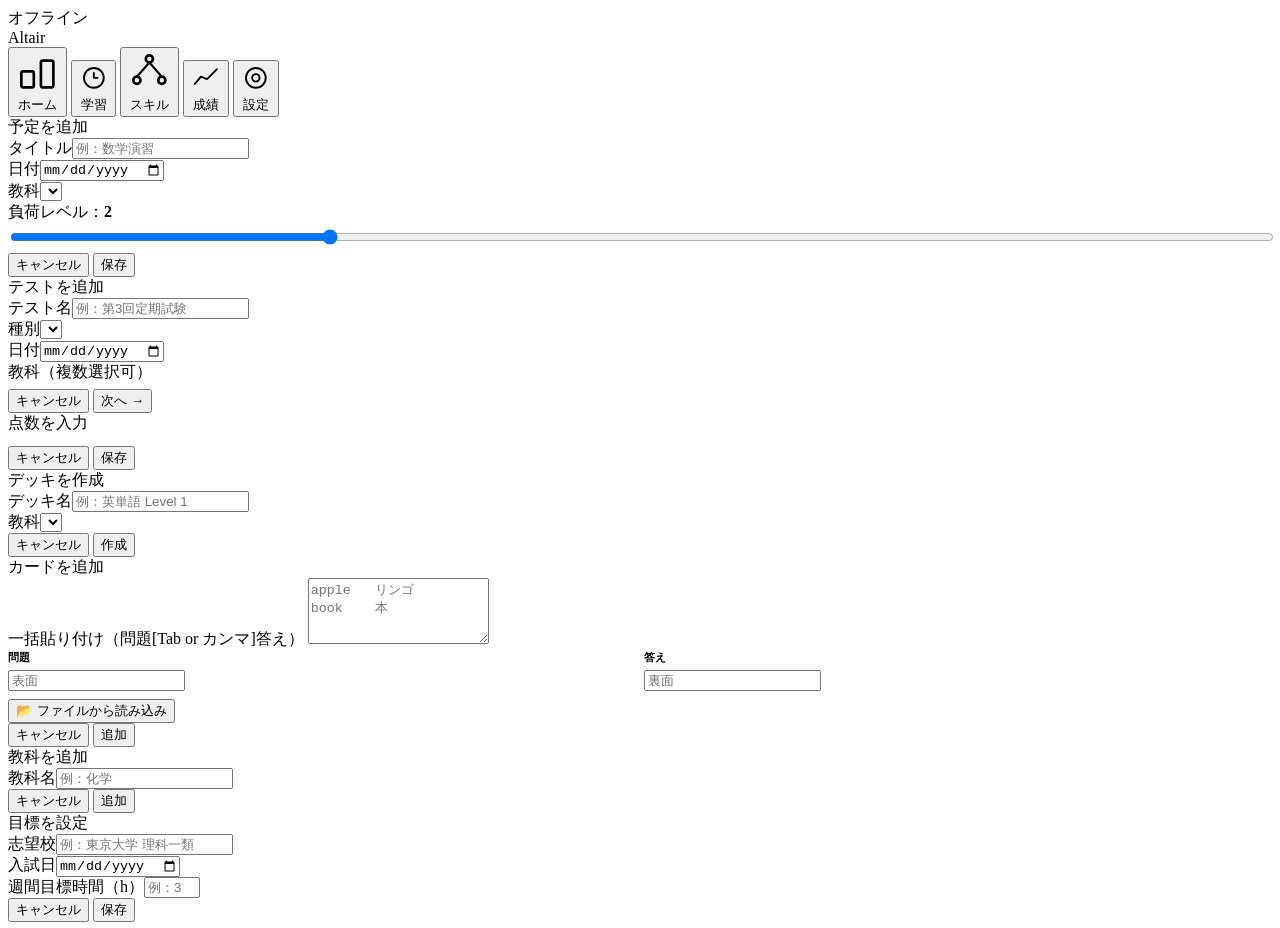
==== index.html @ 1d5befc6 "Add files via upload" ====
<!DOCTYPE html>
<html lang="ja">
<head>
<meta charset="UTF-8">
<meta name="viewport" content="width=device-width,initial-scale=1,viewport-fit=cover,minimum-scale=1,maximum-scale=1">
<meta name="apple-mobile-web-app-capable" content="yes">
<meta name="apple-mobile-web-app-status-bar-style" content="black-translucent">
<meta name="apple-mobile-web-app-title" content="Altair">
<meta name="theme-color" content="#0d1117">
<link rel="apple-touch-icon" id="altair-icon" href="">
<script id="altair-icon-gen">(function(){
function drawAltairIcon(canvas,scale){
  var S=canvas.width,ctx=canvas.getContext('2d'),cx=S/2,cy=S/2,r=S*0.21;
  ctx.fillStyle='#0d1117';
  ctx.beginPath();ctx.moveTo(r,0);ctx.lineTo(S-r,0);ctx.arcTo(S,0,S,r,r);
  ctx.lineTo(S,S-r);ctx.arcTo(S,S,S-r,S,r);ctx.lineTo(r,S);ctx.arcTo(0,S,0,S-r,r);
  ctx.lineTo(0,r);ctx.arcTo(0,0,r,0,r);ctx.closePath();ctx.fill();
  ctx.save();
  ctx.beginPath();ctx.moveTo(r,0);ctx.lineTo(S-r,0);ctx.arcTo(S,0,S,r,r);
  ctx.lineTo(S,S-r);ctx.arcTo(S,S,S-r,S,r);ctx.lineTo(r,S);ctx.arcTo(0,S,0,S-r,r);
  ctx.lineTo(0,r);ctx.arcTo(0,0,r,0,r);ctx.closePath();ctx.clip();
  var ratio=S/160;ctx.translate(cx,cy);ctx.scale(scale*ratio,scale*ratio);ctx.translate(-80,-80);
  var pts=[[80,12],[108,52],[148,80],[108,108],[80,148],[52,108],[12,80],[52,52]];
  function ds(ss,lw,alpha){ctx.globalAlpha=alpha;ctx.strokeStyle=ss;ctx.lineWidth=lw;ctx.lineJoin='miter';ctx.miterLimit=10;ctx.beginPath();ctx.moveTo(pts[0][0],pts[0][1]);for(var i=1;i<pts.length;i++)ctx.lineTo(pts[i][0],pts[i][1]);ctx.closePath();ctx.stroke();}
  var g=ctx.createLinearGradient(12,12,148,148);g.addColorStop(0,'#d8f2ff');g.addColorStop(0.32,'#3a9ade');g.addColorStop(0.62,'#1a5fa8');g.addColorStop(1,'#5ab8f0');ds(g,20,1);
  var gs=ctx.createLinearGradient(148,148,60,60);gs.addColorStop(0,'rgba(0,16,48,0.3)');gs.addColorStop(1,'rgba(0,16,48,0)');ds(gs,20,1);ds('#fff',5,0.18);ds('#d8f2ff',1.5,0.4);ctx.restore();
}
var c=document.createElement('canvas');c.width=180;c.height=180;drawAltairIcon(c,0.75);
var png=c.toDataURL('image/png');document.getElementById('altair-icon').href=png;
['57','72','76','114','120','144','152','180'].forEach(function(sz){var l=document.createElement('link');l.rel='apple-touch-icon';l.setAttribute('sizes',sz+'x'+sz);l.href=png;document.head.appendChild(l);});
})();</script>
<title>Altair</title>
<link rel="stylesheet" href="css/style.css">
</head>
<body>
<div id="offline-badge">オフライン</div>
<div id="toast"></div>
<div id="app">
  <div id="mobile-header">
    <div id="mobile-header-title">Altair</div>
  </div>
  <div id="main-content"></div>
  <nav id="tab-bar">
    <button class="tab-btn active" data-page="home" onclick="navigateTo('home')">
      <svg class="tab-icon" viewBox="0 0 24 24" fill="none"><rect x="3" y="12" width="7" height="9" rx="1" stroke="currentColor" stroke-width="1.5"/><rect x="14" y="6" width="7" height="15" rx="1" stroke="currentColor" stroke-width="1.5"/></svg>
      <span class="tab-label">ホーム</span>
    </button>
    <button class="tab-btn" data-page="study" onclick="navigateTo('study')">
      <svg class="tab-icon" viewBox="0 0 24 24" fill="none"><circle cx="12" cy="12" r="8" stroke="currentColor" stroke-width="1.5"/><polyline points="12,8 12,12 15,12" stroke="currentColor" stroke-width="1.5" stroke-linecap="round" stroke-linejoin="round"/></svg>
      <span class="tab-label">学習</span>
    </button>
    <button class="tab-btn" data-page="skill" onclick="navigateTo('skill')">
      <svg class="tab-icon" viewBox="0 0 24 24" fill="none"><circle cx="12" cy="5" r="2" stroke="currentColor" stroke-width="1.5"/><circle cx="5" cy="17" r="2" stroke="currentColor" stroke-width="1.5"/><circle cx="19" cy="17" r="2" stroke="currentColor" stroke-width="1.5"/><line x1="12" y1="7" x2="5" y2="15" stroke="currentColor" stroke-width="1.2"/><line x1="12" y1="7" x2="19" y2="15" stroke="currentColor" stroke-width="1.2"/></svg>
      <span class="tab-label">スキル</span>
    </button>
    <button class="tab-btn" data-page="grades" onclick="navigateTo('grades')">
      <svg class="tab-icon" viewBox="0 0 24 24" fill="none"><polyline points="3,17 8,11 13,13 21,5" stroke="currentColor" stroke-width="1.5" stroke-linecap="round" stroke-linejoin="round"/></svg>
      <span class="tab-label">成績</span>
    </button>
    <button class="tab-btn" data-page="settings" onclick="navigateTo('settings')">
      <svg class="tab-icon" viewBox="0 0 24 24" fill="none"><circle cx="12" cy="12" r="8" stroke="currentColor" stroke-width="1.5"/><circle cx="12" cy="12" r="3" stroke="currentColor" stroke-width="1.5"/></svg>
      <span class="tab-label">設定</span>
    </button>
  </nav>
</div>

<!-- === MODALS === -->
<div class="modal-overlay" id="modal-event">
  <div class="modal">
    <div class="modal-title" id="modal-event-title">予定を追加</div>
    <div class="form-group"><label>タイトル</label><input type="text" id="input-event-title" placeholder="例：数学演習"></div>
    <div class="form-group"><label>日付</label><input type="date" id="input-event-date"></div>
    <div class="form-group"><label>教科</label><select id="input-event-subject"></select></div>
    <div class="form-group">
      <label>負荷レベル：<b id="input-event-load-display" style="color:var(--accent-strong)">2</b></label>
      <input type="range" id="input-event-load" min="1" max="5" value="2" oninput="document.getElementById('input-event-load-display').textContent=this.value" style="padding:4px 0;border:none;background:none;width:100%">
    </div>
    <div class="modal-actions">
      <button class="btn btn-secondary" onclick="closeModal('modal-event')">キャンセル</button>
      <button class="btn btn-primary" onclick="saveEvent()">保存</button>
    </div>
  </div>
</div>

<div class="modal-overlay" id="modal-test">
  <div class="modal">
    <div class="modal-title" id="modal-test-title">テストを追加</div>
    <div class="form-group"><label>テスト名</label><input type="text" id="input-test-name" placeholder="例：第3回定期試験"></div>
    <div class="form-group"><label>種別</label><select id="input-test-type"></select></div>
    <div class="form-group"><label>日付</label><input type="date" id="input-test-date"></div>
    <div class="form-group">
      <label>教科（複数選択可）</label>
      <div class="chips" id="test-subj-chips" style="margin-top:6px;gap:6px;flex-wrap:wrap"></div>
    </div>
    <div class="modal-actions">
      <button class="btn btn-secondary" onclick="closeModal('modal-test')">キャンセル</button>
      <button class="btn btn-primary" onclick="nextTestStep()">次へ →</button>
    </div>
  </div>
</div>

<div class="modal-overlay" id="modal-test-score">
  <div class="modal">
    <div class="modal-title">点数を入力</div>
    <div style="font-size:12px;color:var(--text-muted);margin-bottom:12px" id="test-score-info"></div>
    <div id="test-score-inputs"></div>
    <div style="font-size:10px;color:var(--text-muted);margin-top:4px" id="test-score-hint"></div>
    <div class="modal-actions">
      <button class="btn btn-secondary" onclick="closeModal('modal-test-score')">キャンセル</button>
      <button class="btn btn-primary" onclick="saveTestScore()">保存</button>
    </div>
  </div>
</div>

<div class="modal-overlay" id="modal-deck">
  <div class="modal">
    <div class="modal-title">デッキを作成</div>
    <div class="form-group"><label>デッキ名</label><input type="text" id="input-deck-name" placeholder="例：英単語 Level 1"></div>
    <div class="form-group"><label>教科</label><select id="input-deck-subject"></select></div>
    <div class="modal-actions">
      <button class="btn btn-secondary" onclick="closeModal('modal-deck')">キャンセル</button>
      <button class="btn btn-primary" onclick="saveDeck()">作成</button>
    </div>
  </div>
</div>

<div class="modal-overlay" id="modal-card">
  <div class="modal">
    <div class="modal-title">カードを追加</div>
    <div class="form-group">
      <label>一括貼り付け（問題[Tab or カンマ]答え）</label>
      <textarea id="input-card-bulk" rows="4" placeholder="apple	リンゴ&#10;book	本"></textarea>
    </div>
    <div style="display:flex;gap:8px;margin-bottom:8px">
      <div style="flex:1"><label style="font-size:11px;font-weight:700;color:var(--text-secondary);display:block;margin-bottom:5px">問題</label><input type="text" id="input-card-front" placeholder="表面"></div>
      <div style="flex:1"><label style="font-size:11px;font-weight:700;color:var(--text-secondary);display:block;margin-bottom:5px">答え</label><input type="text" id="input-card-back" placeholder="裏面"></div>
    </div>
    <button class="btn btn-ghost btn-sm" onclick="document.getElementById('card-file-input').click()">📂 ファイルから読み込み</button>
    <input type="file" id="card-file-input" accept=".csv,.txt,.tsv" style="display:none" onchange="loadCardFile(event)">
    <div class="modal-actions">
      <button class="btn btn-secondary" onclick="closeModal('modal-card')">キャンセル</button>
      <button class="btn btn-primary" onclick="saveCards()">追加</button>
    </div>
  </div>
</div>

<div class="modal-overlay" id="modal-subject">
  <div class="modal">
    <div class="modal-title">教科を追加</div>
    <div class="form-group"><label>教科名</label><input type="text" id="input-subject-name" placeholder="例：化学"></div>
    <div class="modal-actions">
      <button class="btn btn-secondary" onclick="closeModal('modal-subject')">キャンセル</button>
      <button class="btn btn-primary" onclick="saveSubject()">追加</button>
    </div>
  </div>
</div>

<div class="modal-overlay" id="modal-goal">
  <div class="modal">
    <div class="modal-title">目標を設定</div>
    <div class="form-group"><label>志望校</label><input type="text" id="input-goal-school" placeholder="例：東京大学 理科一類"></div>
    <div class="form-group"><label>入試日</label><input type="date" id="input-goal-date"></div>
    <div class="form-group"><label>週間目標時間（h）</label><input type="number" id="input-goal-hours" min="1" max="100" placeholder="例：35"></div>
    <div class="modal-actions">
      <button class="btn btn-secondary" onclick="closeModal('modal-goal')">キャンセル</button>
      <button class="btn btn-primary" onclick="saveGoal()">保存</button>
    </div>
  </div>
</div>

<!-- === LOAD MODULES IN ORDER === -->
<script src="js/config.js"></script>
<script src="js/store.js"></script>
<script src="js/badges.js"></script>
<script src="js/app-common.js"></script>
<script src="js/app-core.js"></script>
<script src="js/app-study.js"></script>
<script src="js/app-flash.js"></script>
<script src="js/app-skill.js"></script>
<script src="js/app-grades.js"></script>
<script src="js/app-settings.js"></script>

<script>
// アプリケーション初期化
init();
</script>

</body>
</html>

<script>
// アプリケーション初期化
document.addEventListener('DOMContentLoaded', function() {
  loadState();
  loadTimerState();
  init();
});
</script>

</body>
</html>
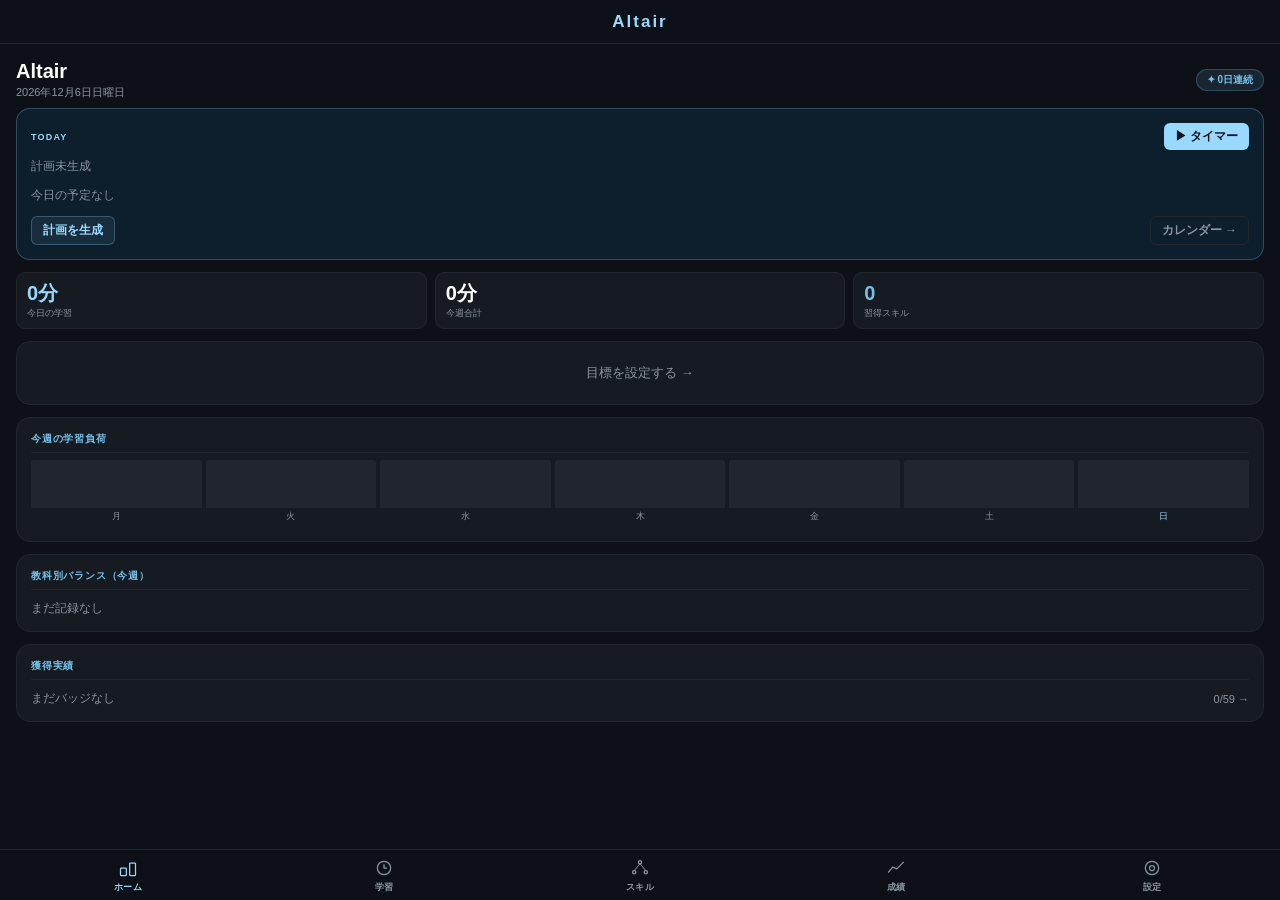
==== commit fcd40733: "Add files via upload" ====
--- a/index.html
+++ b/index.html
@@ -30,7 +30,1262 @@
 ['57','72','76','114','120','144','152','180'].forEach(function(sz){var l=document.createElement('link');l.rel='apple-touch-icon';l.setAttribute('sizes',sz+'x'+sz);l.href=png;document.head.appendChild(l);});
 })();</script>
 <title>Altair</title>
-<link rel="stylesheet" href="css/style.css">
+<style>
+/* ============================================================
+   style.css
+   依存: なし
+   責務: アプリ全体のスタイル定義
+   このファイルだけで対応できる修正: デザイン変更全般
+   ============================================================ */
+
+/* ============================================================
+   CSS VARIABLES — デザイントークン
+   ============================================================ */
+
+:root {
+  /* 背景 */
+  --bg-base:       #0d1117;
+  --bg-card:       #161b22;
+  --bg-card-deep:  #0d1f2d;
+  --bg-border:     #21262d;
+
+  /* アクセント */
+  --accent-strong: #99d8ff;
+  --accent-soft:   #76c0ea;
+  --accent-border: rgba(153, 216, 255, 0.25);
+  --accent-bg:     rgba(153, 216, 255, 0.08);
+
+  /* テキスト */
+  --text-primary:   #ffffff;
+  --text-secondary: #c9d1d9;
+  --text-muted:     #8b949e;
+
+  /* ステータス */
+  --ok:      #3aaa72;
+  --warn:    #e09030;
+  --bad:     #e24b4a;
+  --ok-bg:   rgba(58, 170, 114, 0.12);
+  --warn-bg: rgba(224, 144, 48, 0.12);
+  --bad-bg:  rgba(226, 75, 74, 0.12);
+
+  /* レイアウト */
+  --radius:    14px;
+  --radius-sm: 9px;
+  --radius-xs: 6px;
+
+  /* セーフエリア */
+  --safe-top:    env(safe-area-inset-top, 0px);
+  --safe-bottom: env(safe-area-inset-bottom, 0px);
+}
+
+/* ============================================================
+   RESET & BASE
+   ============================================================ */
+
+*, *::before, *::after {
+  box-sizing: border-box;
+  margin: 0;
+  padding: 0;
+  -webkit-tap-highlight-color: transparent;
+}
+
+html, body {
+  height: 100%;
+  height: 100dvh;
+  overflow: hidden;
+  font-family: 'Hiragino Kaku Gothic ProN', 'Yu Gothic', 'Noto Sans JP', sans-serif;
+  background: var(--bg-base);
+  color: var(--text-primary);
+}
+
+/* ============================================================
+   APP LAYOUT
+   ============================================================ */
+
+#app {
+  display: flex;
+  flex-direction: column;
+  height: 100dvh;
+  padding-top: var(--safe-top);
+  overflow: hidden;
+  position: relative;
+  z-index: 1;
+}
+
+/* モバイルヘッダー */
+#mobile-header {
+  display: flex;
+  align-items: center;
+  justify-content: center;
+  height: 44px;
+  padding: 0 16px;
+  background: var(--bg-base);
+  border-bottom: 1px solid var(--bg-border);
+  flex-shrink: 0;
+}
+
+#mobile-header-title {
+  font-size: 17px;
+  font-weight: 800;
+  color: var(--accent-strong);
+  letter-spacing: 2px;
+}
+
+/* メインコンテンツ */
+#main-content {
+  flex: 1;
+  overflow-y: auto;
+  -webkit-overflow-scrolling: touch;
+  padding: 16px 16px 16px;
+  min-height: 0;
+}
+
+/* タブバー */
+#tab-bar {
+  display: flex;
+  background: var(--bg-base);
+  border-top: 1px solid var(--bg-border);
+  padding-bottom: var(--safe-bottom);
+  flex-shrink: 0;
+}
+
+.tab-btn {
+  flex: 1;
+  display: flex;
+  flex-direction: column;
+  align-items: center;
+  gap: 3px;
+  padding: 8px 2px 6px;
+  background: none;
+  border: none;
+  cursor: pointer;
+  font-family: inherit;
+  color: var(--text-muted);
+  transition: color 0.15s;
+  min-width: 0;
+}
+
+.tab-btn.active {
+  color: var(--accent-strong);
+}
+
+.tab-icon {
+  width: 20px;
+  height: 20px;
+  stroke: currentColor;
+}
+
+.tab-label {
+  font-size: 9px;
+  font-weight: 700;
+  letter-spacing: 0.3px;
+}
+
+/* ============================================================
+   CARDS
+   ============================================================ */
+
+.card {
+  background: var(--bg-card);
+  border-radius: var(--radius);
+  border: 1px solid var(--bg-border);
+  padding: 14px;
+  margin-bottom: 12px;
+}
+
+.card-deep {
+  background: var(--bg-card-deep);
+  border-radius: var(--radius);
+  border: 1px solid var(--accent-border);
+  padding: 14px;
+  margin-bottom: 12px;
+}
+
+.card-label {
+  font-size: 9px;
+  font-weight: 700;
+  color: var(--accent-strong);
+  letter-spacing: 1.2px;
+  margin-bottom: 8px;
+}
+
+/* ============================================================
+   STATS ROW
+   ============================================================ */
+
+.stats-row {
+  display: grid;
+  grid-template-columns: repeat(3, minmax(0, 1fr));
+  gap: 8px;
+  margin-bottom: 12px;
+}
+
+.stat-card {
+  background: var(--bg-card);
+  border-radius: var(--radius-sm);
+  border: 1px solid var(--bg-border);
+  padding: 10px 10px 8px;
+}
+
+.stat-val {
+  font-size: 20px;
+  font-weight: 700;
+  color: var(--text-primary);
+  line-height: 1;
+}
+
+.stat-val-unit {
+  font-size: 11px;
+  font-weight: 400;
+  color: var(--text-muted);
+}
+
+.stat-lbl {
+  font-size: 9px;
+  color: var(--text-muted);
+  margin-top: 4px;
+}
+
+/* ============================================================
+   PAGE HEADER
+   ============================================================ */
+
+.page-header {
+  display: flex;
+  align-items: flex-start;
+  justify-content: space-between;
+  flex-wrap: wrap;
+  gap: 8px;
+  margin-bottom: 16px;
+}
+
+.page-title {
+  font-size: 20px;
+  font-weight: 800;
+  color: var(--text-primary);
+}
+
+.page-subtitle {
+  font-size: 11px;
+  color: var(--text-muted);
+  margin-top: 2px;
+}
+
+.page-actions {
+  display: flex;
+  gap: 6px;
+  align-items: center;
+}
+
+/* ============================================================
+   BUTTONS
+   ============================================================ */
+
+.btn {
+  display: inline-flex;
+  align-items: center;
+  gap: 5px;
+  padding: 9px 16px;
+  border-radius: var(--radius-sm);
+  border: none;
+  font-size: 13px;
+  font-weight: 700;
+  cursor: pointer;
+  font-family: inherit;
+  transition: opacity 0.15s, transform 0.1s;
+  -webkit-appearance: none;
+  appearance: none;
+  flex-shrink: 0;
+}
+
+.btn:active {
+  opacity: 0.8;
+  transform: scale(0.97);
+}
+
+.btn-primary {
+  background: var(--accent-strong);
+  color: #0d1117;
+}
+
+.btn-secondary {
+  background: var(--accent-bg);
+  color: var(--accent-strong);
+  border: 1px solid var(--accent-border);
+}
+
+.btn-danger {
+  background: var(--bad-bg);
+  color: var(--bad);
+  border: 1px solid rgba(226, 75, 74, 0.25);
+}
+
+.btn-ghost {
+  background: transparent;
+  color: var(--text-muted);
+  border: 1px solid var(--bg-border);
+}
+
+.btn-sm {
+  padding: 5px 11px;
+  font-size: 12px;
+  border-radius: var(--radius-xs);
+}
+
+.btn-icon {
+  padding: 7px;
+  border-radius: var(--radius-xs);
+}
+
+.btn-full {
+  width: 100%;
+  justify-content: center;
+}
+
+/* ============================================================
+   FORM ELEMENTS
+   ============================================================ */
+
+.form-group {
+  margin-bottom: 12px;
+}
+
+label {
+  font-size: 11px;
+  font-weight: 700;
+  color: var(--text-secondary);
+  display: block;
+  margin-bottom: 5px;
+}
+
+input, select, textarea {
+  width: 100%;
+  padding: 10px 12px;
+  border-radius: var(--radius-sm);
+  border: 1px solid var(--bg-border);
+  background: var(--bg-base);
+  font-size: 15px;
+  color: var(--text-primary);
+  font-family: inherit;
+  outline: none;
+  transition: border-color 0.15s;
+  -webkit-appearance: none;
+  appearance: none;
+}
+
+input:focus, select:focus, textarea:focus {
+  border-color: var(--accent-soft);
+}
+
+input::placeholder, textarea::placeholder {
+  color: var(--text-muted);
+}
+
+select option {
+  background: var(--bg-card);
+  color: var(--text-primary);
+}
+
+textarea {
+  resize: vertical;
+  min-height: 80px;
+}
+
+/* ============================================================
+   BADGES / CHIPS
+   ============================================================ */
+
+.badge {
+  display: inline-flex;
+  align-items: center;
+  padding: 3px 9px;
+  border-radius: 20px;
+  font-size: 11px;
+  font-weight: 700;
+}
+
+.badge-accent  { background: var(--accent-bg);  color: var(--accent-strong); border: 1px solid var(--accent-border); }
+.badge-ok      { background: var(--ok-bg);      color: var(--ok); }
+.badge-warn    { background: var(--warn-bg);     color: var(--warn); }
+.badge-bad     { background: var(--bad-bg);      color: var(--bad); }
+
+.chip {
+  padding: 6px 12px;
+  border-radius: 18px;
+  border: 1.5px solid var(--bg-border);
+  font-size: 12px;
+  font-weight: 600;
+  cursor: pointer;
+  background: var(--bg-card);
+  color: var(--text-muted);
+  transition: all 0.12s;
+}
+
+.chip.active {
+  border-color: var(--accent-soft);
+  background: var(--accent-bg);
+  color: var(--accent-strong);
+}
+
+.chips {
+  display: flex;
+  gap: 6px;
+  flex-wrap: wrap;
+}
+
+/* ============================================================
+   BAR CHARTS
+   ============================================================ */
+
+.bar-track {
+  height: 5px;
+  background: var(--bg-border);
+  border-radius: 3px;
+  overflow: hidden;
+  margin-top: 4px;
+}
+
+.bar-fill {
+  height: 100%;
+  border-radius: 3px;
+  transition: width 0.4s ease;
+  min-width: 3px;
+}
+
+.week-bars {
+  display: flex;
+  gap: 4px;
+  align-items: flex-end;
+  height: 60px;
+  margin-top: 4px;
+}
+
+.week-bar-wrap {
+  flex: 1;
+  display: flex;
+  flex-direction: column;
+  align-items: center;
+  gap: 4px;
+}
+
+.week-bar-bg {
+  width: 100%;
+  height: 48px;
+  background: var(--bg-border);
+  border-radius: 3px 3px 0 0;
+  position: relative;
+  overflow: hidden;
+}
+
+.week-bar-fill {
+  position: absolute;
+  bottom: 0;
+  left: 0;
+  right: 0;
+  background: var(--accent-soft);
+  border-radius: 3px 3px 0 0;
+  transition: height 0.4s ease;
+}
+
+.week-bar-fill.today {
+  background: var(--accent-strong);
+}
+
+.week-bar-day {
+  font-size: 9px;
+  color: var(--text-muted);
+}
+
+.week-bar-day.today {
+  color: var(--accent-strong);
+}
+
+/* ============================================================
+   PROGRESS RING (タイマー用)
+   ============================================================ */
+
+.progress-ring-wrap {
+  display: flex;
+  justify-content: center;
+  align-items: center;
+  margin: 8px 0;
+}
+
+/* ============================================================
+   TIMER DISPLAY
+   ============================================================ */
+
+.timer-display {
+  font-size: clamp(48px, 14vw, 72px);
+  font-weight: 800;
+  letter-spacing: -2px;
+  font-variant-numeric: tabular-nums;
+  text-align: center;
+  line-height: 1;
+  color: var(--text-primary);
+  transition: color 0.3s;
+}
+
+.timer-display.running { color: var(--accent-strong); }
+.timer-display.paused  { color: var(--warn); }
+
+/* ============================================================
+   FLASHCARD
+   ============================================================ */
+
+.flashcard-wrap {
+  perspective: 1000px;
+  max-width: 420px;
+  margin: 0 auto 16px;
+}
+
+.flashcard {
+  width: 100%;
+  aspect-ratio: 16 / 9;
+  position: relative;
+  transform-style: preserve-3d;
+  transition: transform 0.45s cubic-bezier(0.4, 0, 0.2, 1);
+  cursor: pointer;
+  border-radius: var(--radius);
+}
+
+.flashcard.flipped {
+  transform: rotateY(180deg);
+}
+
+.flashcard-face {
+  position: absolute;
+  inset: 0;
+  border-radius: var(--radius);
+  display: flex;
+  flex-direction: column;
+  align-items: center;
+  justify-content: center;
+  padding: 20px;
+  backface-visibility: hidden;
+  -webkit-backface-visibility: hidden;
+}
+
+.flashcard-front {
+  background: var(--bg-card-deep);
+  border: 1px solid var(--accent-border);
+}
+
+.flashcard-back {
+  background: var(--bg-card);
+  border: 1px solid var(--bg-border);
+  transform: rotateY(180deg);
+}
+
+.flashcard-label {
+  font-size: 9px;
+  font-weight: 700;
+  letter-spacing: 1.5px;
+  color: var(--accent-strong);
+  margin-bottom: 8px;
+}
+
+.flashcard-text {
+  font-size: clamp(14px, 4vw, 20px);
+  font-weight: 700;
+  text-align: center;
+  line-height: 1.5;
+  color: var(--text-primary);
+}
+
+.flashcard-progress-bar {
+  display: flex;
+  align-items: center;
+  gap: 8px;
+  margin-bottom: 10px;
+  font-size: 12px;
+  color: var(--text-muted);
+}
+
+.flashcard-progress-track {
+  flex: 1;
+  height: 5px;
+  background: var(--bg-border);
+  border-radius: 3px;
+  overflow: hidden;
+}
+
+.flashcard-progress-fill {
+  height: 100%;
+  background: var(--accent-soft);
+  border-radius: 3px;
+  transition: width 0.3s;
+}
+
+/* ============================================================
+   CALENDAR
+   ============================================================ */
+
+.calendar-grid {
+  display: grid;
+  grid-template-columns: repeat(7, 1fr);
+  gap: 3px;
+}
+
+.calendar-day-header {
+  text-align: center;
+  font-size: 10px;
+  font-weight: 700;
+  color: var(--text-muted);
+  padding: 3px 0;
+}
+
+.calendar-day {
+  display: flex;
+  flex-direction: column;
+  align-items: center;
+  padding: 4px 2px;
+  border-radius: 7px;
+  cursor: pointer;
+  font-size: 12px;
+  transition: background 0.12s;
+  border: 1.5px solid transparent;
+  color: var(--text-secondary);
+  min-height: 52px;
+}
+
+.calendar-day:hover { background: var(--accent-bg); }
+.calendar-day.today { background: var(--accent-strong); color: #0d1117; font-weight: 800; }
+.calendar-day.selected { border-color: var(--accent-soft); background: var(--accent-bg); }
+.calendar-day.other-month { opacity: 0.3; }
+
+.calendar-day-dots {
+  display: flex;
+  gap: 2px;
+  margin-top: 2px;
+}
+
+.calendar-dot {
+  width: 4px;
+  height: 4px;
+  border-radius: 50%;
+  background: var(--accent-soft);
+}
+
+.calendar-dot.high { background: var(--bad); }
+.calendar-dot.mid  { background: var(--warn); }
+
+.calendar-day-mini {
+  font-size: 8px;
+  line-height: 1.3;
+  text-align: center;
+  margin-top: 1px;
+  width: 100%;
+  overflow: hidden;
+  white-space: nowrap;
+  text-overflow: ellipsis;
+  color: var(--accent-soft);
+}
+
+.calendar-day.today .calendar-day-mini { color: rgba(13, 17, 23, 0.8); }
+
+/* ============================================================
+   EVENT LIST ITEM
+   ============================================================ */
+
+.event-item {
+  display: flex;
+  align-items: center;
+  gap: 10px;
+  padding: 10px 12px;
+  border-radius: var(--radius-sm);
+  background: var(--accent-bg);
+  border: 1px solid var(--bg-border);
+  margin-bottom: 6px;
+}
+
+.event-bar {
+  width: 4px;
+  min-height: 36px;
+  border-radius: 2px;
+  flex-shrink: 0;
+}
+
+/* ============================================================
+   SKILL TREE
+   ============================================================ */
+
+.skill-subj-grid {
+  display: grid;
+  grid-template-columns: repeat(2, minmax(0, 1fr));
+  gap: 10px;
+  margin-bottom: 12px;
+}
+
+.skill-subj-card {
+  background: var(--bg-card);
+  border-radius: var(--radius);
+  border: 1.5px solid var(--bg-border);
+  padding: 14px 12px;
+  cursor: pointer;
+  transition: border-color 0.15s, transform 0.1s;
+  text-align: center;
+  position: relative;
+  overflow: hidden;
+}
+
+.skill-subj-card:active { transform: scale(0.97); }
+.skill-subj-card.has-skills { border-color: var(--accent-soft); }
+
+.skill-subj-name  { font-size: 14px; font-weight: 800; margin-bottom: 4px; }
+.skill-subj-count { font-size: 11px; color: var(--text-muted); }
+
+.skill-subj-bar {
+  position: absolute;
+  bottom: 0;
+  left: 0;
+  height: 3px;
+  border-radius: 0 2px 0 0;
+  transition: width 0.4s ease;
+}
+
+/* スキルマップオーバーレイ */
+#skill-map-overlay {
+  display: none;
+  position: fixed;
+  inset: 0;
+  z-index: 500;
+  background: var(--bg-base);
+  flex-direction: column;
+}
+
+#skill-map-overlay.open { display: flex; }
+
+#skill-map-header {
+  background: var(--bg-card);
+  border-bottom: 1px solid var(--bg-border);
+  padding: 10px 14px;
+  display: flex;
+  align-items: center;
+  justify-content: space-between;
+  flex-shrink: 0;
+  padding-top: calc(10px + var(--safe-top));
+}
+
+#skill-map-body {
+  flex: 1;
+  overflow: hidden;
+  padding: 14px;
+  position: relative;
+  cursor: grab;
+  user-select: none;
+}
+
+#skill-map-body.panning { cursor: grabbing; }
+
+#skill-map-svg-wrap {
+  display: inline-block;
+  min-width: 100%;
+  position: absolute;
+  top: 0;
+  left: 0;
+}
+
+/* ============================================================
+   ACCORDION / TREND
+   ============================================================ */
+
+.accordion {
+  border-radius: var(--radius-sm);
+  border: 1px solid var(--bg-border);
+  margin-bottom: 8px;
+  overflow: hidden;
+}
+
+.accordion-header {
+  display: flex;
+  align-items: center;
+  justify-content: space-between;
+  padding: 10px 14px;
+  background: var(--bg-card);
+  cursor: pointer;
+  gap: 8px;
+}
+
+.accordion-title {
+  font-size: 13px;
+  font-weight: 700;
+  flex: 1;
+  color: var(--text-primary);
+}
+
+.accordion-body {
+  padding: 12px 14px;
+  border-top: 1px solid var(--bg-border);
+  display: none;
+}
+
+.accordion-body.open { display: block; }
+
+/* ============================================================
+   SECTION LABEL
+   ============================================================ */
+
+.section-label {
+  font-size: 10px;
+  font-weight: 700;
+  color: var(--accent-soft);
+  letter-spacing: 0.8px;
+  margin-bottom: 10px;
+  padding-bottom: 6px;
+  border-bottom: 1px solid var(--bg-border);
+}
+
+/* ============================================================
+   LIST ROW
+   ============================================================ */
+
+.list-row {
+  display: flex;
+  align-items: center;
+  justify-content: space-between;
+  padding: 8px 0;
+  border-bottom: 1px solid var(--bg-border);
+  font-size: 13px;
+  color: var(--text-primary);
+}
+
+.list-row:last-child { border-bottom: none; }
+
+/* ============================================================
+   BADGE CARDS (実績)
+   ============================================================ */
+
+.badge-grid {
+  display: grid;
+  grid-template-columns: repeat(3, minmax(0, 1fr));
+  gap: 10px;
+}
+
+.achievement-card {
+  background: var(--bg-card);
+  border: 1.5px solid var(--bg-border);
+  border-radius: var(--radius-sm);
+  padding: 12px 8px;
+  text-align: center;
+  cursor: pointer;
+  transition: border-color 0.15s;
+}
+
+.achievement-card.earned {
+  border-color: var(--accent-soft);
+  background: var(--accent-bg);
+}
+
+.achievement-icon {
+  font-size: 22px;
+  display: block;
+  margin-bottom: 4px;
+}
+
+.achievement-name {
+  font-size: 10px;
+  font-weight: 700;
+  color: var(--text-primary);
+  margin-bottom: 2px;
+  overflow: hidden;
+  white-space: nowrap;
+  text-overflow: ellipsis;
+}
+
+.achievement-hint {
+  font-size: 9px;
+  color: var(--text-muted);
+  line-height: 1.4;
+}
+
+/* ============================================================
+   MODAL
+   ============================================================ */
+
+.modal-overlay {
+  display: none;
+  position: fixed;
+  inset: 0;
+  background: rgba(0, 0, 0, 0.6);
+  z-index: 1000;
+  align-items: flex-end;
+  justify-content: center;
+}
+
+.modal-overlay.open { display: flex; }
+
+.modal {
+  background: var(--bg-card);
+  border-radius: var(--radius) var(--radius) 0 0;
+  padding: 20px 18px;
+  width: 100%;
+  max-width: 520px;
+  max-height: 90vh;
+  overflow-y: auto;
+  padding-bottom: calc(20px + var(--safe-bottom));
+  border-top: 2px solid var(--accent-soft);
+  animation: modal-up 0.2s ease;
+}
+
+@keyframes modal-up {
+  from { transform: translateY(24px); opacity: 0; }
+  to   { transform: translateY(0);    opacity: 1; }
+}
+
+.modal-title {
+  font-size: 16px;
+  font-weight: 800;
+  margin-bottom: 16px;
+  color: var(--text-primary);
+}
+
+.modal-actions {
+  display: flex;
+  gap: 8px;
+  justify-content: flex-end;
+  margin-top: 16px;
+}
+
+@media (min-width: 600px) {
+  .modal-overlay { align-items: center; }
+  .modal { border-radius: var(--radius); max-width: 460px; }
+}
+
+/* ============================================================
+   TOAST
+   ============================================================ */
+
+#toast {
+  position: fixed;
+  bottom: calc(80px + var(--safe-bottom));
+  left: 50%;
+  transform: translateX(-50%) translateY(8px);
+  background: rgba(22, 27, 34, 0.95);
+  color: var(--text-primary);
+  border: 1px solid var(--bg-border);
+  padding: 9px 18px;
+  border-radius: 20px;
+  font-size: 12px;
+  font-weight: 600;
+  opacity: 0;
+  transition: opacity 0.25s, transform 0.25s;
+  z-index: 2000;
+  white-space: nowrap;
+  pointer-events: none;
+  max-width: calc(100vw - 32px);
+}
+
+#toast.show {
+  opacity: 1;
+  transform: translateX(-50%) translateY(0);
+}
+
+/* ============================================================
+   OFFLINE BADGE
+   ============================================================ */
+
+#offline-badge {
+  display: none;
+  position: fixed;
+  top: calc(8px + var(--safe-top));
+  right: 8px;
+  z-index: 9999;
+  background: var(--warn);
+  color: #fff;
+  padding: 3px 10px;
+  border-radius: 12px;
+  font-size: 10px;
+  font-weight: 700;
+}
+
+/* ============================================================
+   GOAL PROGRESS BAR
+   ============================================================ */
+
+.goal-bar-bg {
+  height: 5px;
+  background: var(--bg-border);
+  border-radius: 3px;
+  overflow: hidden;
+}
+
+.goal-bar-fill {
+  height: 100%;
+  border-radius: 3px;
+  background: var(--accent-soft);
+  transition: width 0.6s ease;
+}
+
+/* ============================================================
+   PLAN ITEMS
+   ============================================================ */
+
+.plan-item {
+  display: flex;
+  align-items: center;
+  gap: 8px;
+  margin-bottom: 8px;
+}
+
+.plan-item-subject {
+  font-size: 12px;
+  color: var(--text-secondary);
+  width: 44px;
+  flex-shrink: 0;
+}
+
+.plan-item-track {
+  flex: 1;
+  height: 4px;
+  border-radius: 2px;
+  background: var(--bg-border);
+  overflow: hidden;
+}
+
+.plan-item-fill {
+  height: 100%;
+  border-radius: 2px;
+  background: var(--accent-soft);
+}
+
+.plan-item-fill.done {
+  background: var(--ok);
+}
+
+.plan-item-time {
+  font-size: 12px;
+  color: var(--accent-strong);
+  font-weight: 700;
+  width: 44px;
+  text-align: right;
+  flex-shrink: 0;
+}
+
+/* ============================================================
+   STREAK BADGE
+   ============================================================ */
+
+.streak-badge {
+  display: inline-flex;
+  align-items: center;
+  gap: 4px;
+  background: rgba(118, 192, 234, 0.12);
+  border: 1px solid rgba(118, 192, 234, 0.25);
+  border-radius: 20px;
+  padding: 3px 10px;
+  font-size: 10px;
+  color: var(--accent-soft);
+  font-weight: 700;
+}
+
+/* ============================================================
+   TABS (ページ内タブ)
+   ============================================================ */
+
+.page-tabs {
+  display: flex;
+  gap: 6px;
+  flex-wrap: wrap;
+  margin-bottom: 12px;
+}
+
+.page-tab {
+  padding: 6px 12px;
+  border-radius: 18px;
+  border: 1.5px solid var(--bg-border);
+  font-size: 12px;
+  font-weight: 700;
+  cursor: pointer;
+  background: var(--bg-card);
+  color: var(--text-muted);
+  transition: all 0.12s;
+  font-family: inherit;
+}
+
+.page-tab.active {
+  border-color: var(--accent-soft);
+  background: var(--accent-bg);
+  color: var(--accent-strong);
+}
+
+/* ============================================================
+   SCROLLBAR（WebKit）
+   ============================================================ */
+
+::-webkit-scrollbar { width: 3px; height: 3px; }
+::-webkit-scrollbar-track { background: transparent; }
+::-webkit-scrollbar-thumb { background: var(--bg-border); border-radius: 2px; }
+
+/* ============================================================
+   UTILITIES
+   ============================================================ */
+
+.text-accent  { color: var(--accent-strong); }
+.text-soft    { color: var(--accent-soft); }
+.text-muted   { color: var(--text-muted); }
+.text-ok      { color: var(--ok); }
+.text-warn    { color: var(--warn); }
+.text-bad     { color: var(--bad); }
+
+.fw-bold { font-weight: 700; }
+.fw-black { font-weight: 800; }
+
+.mt-4  { margin-top: 4px; }
+.mt-8  { margin-top: 8px; }
+.mt-12 { margin-top: 12px; }
+.mt-16 { margin-top: 16px; }
+
+.mb-4  { margin-bottom: 4px; }
+.mb-8  { margin-bottom: 8px; }
+.mb-12 { margin-bottom: 12px; }
+
+.flex       { display: flex; }
+.flex-col   { flex-direction: column; }
+.items-center { align-items: center; }
+.justify-between { justify-content: space-between; }
+.gap-6  { gap: 6px; }
+.gap-8  { gap: 8px; }
+.gap-12 { gap: 12px; }
+.flex-1 { flex: 1; min-width: 0; }
+
+</style>
+<script>
+// ============================================================
+// config.js
+// 依存: なし
+// 責務: アプリ全体の定数・教科・カラー・設定値の定義
+// このファイルだけで対応できる修正: 教科の追加削除・色変更・定数調整
+// ============================================================
+
+const CFG = {
+
+  // ----------------------------------------
+  // アプリ情報
+  // ----------------------------------------
+  APP_NAME: 'Altair',
+  APP_VERSION: '1.0',
+  STORAGE_KEY: 'altair_v1',
+  TIMER_KEY: 'altair_timer_v1',
+
+  // ----------------------------------------
+  // デフォルト教科
+  // ユーザーが教科を追加・削除しても、
+  // ここに定義された教科は常に存在する
+  // ----------------------------------------
+  DEFAULT_SUBJECTS: ['数学', '英語', '国語', '物理', '化学', '生物', '日本史', '世界史', '地理'],
+
+  // ----------------------------------------
+  // テスト種別
+  // ----------------------------------------
+  TEST_TYPES: ['定期試験', '模擬試験', '実力テスト', '小テスト', 'その他'],
+
+  // ----------------------------------------
+  // カラーパレット
+  // アクセントカラーは #99d8ff（強）と #76c0ea（弱）の混在
+  // ----------------------------------------
+  COLORS: {
+    // 背景系
+    bgBase:       '#0d1117',   // アプリ背景
+    bgCard:       '#161b22',   // カード背景
+    bgCardDeep:   '#0d1f2d',   // 強調カード背景（今日の計画など）
+    bgBorder:     '#21262d',   // ボーダー
+
+    // アクセント
+    accentStrong: '#99d8ff',   // テキスト・強調・タブ選択
+    accentSoft:   '#76c0ea',   // グラフ塗り・バー・サブ要素
+    accentBorder: 'rgba(153,216,255,0.25)',  // アクセントボーダー
+    accentBg:     'rgba(153,216,255,0.08)', // アクセント背景
+
+    // テキスト
+    textPrimary:   '#ffffff',
+    textSecondary: '#c9d1d9',
+    textMuted:     '#8b949e',
+
+    // ステータス
+    ok:   '#3aaa72',
+    warn: '#e09030',
+    bad:  '#e24b4a',
+
+    // ステータス背景
+    okBg:   'rgba(58,170,114,0.12)',
+    warnBg: 'rgba(224,144,48,0.12)',
+    badBg:  'rgba(226,75,74,0.12)',
+  },
+
+  // ----------------------------------------
+  // 教科カラー（グラフ・スキルツリーで使用）
+  // 教科名をキーにした色定義
+  // ----------------------------------------
+  SUBJECT_COLORS: {
+    '数学':   '#99d8ff',
+    '英語':   '#76c0ea',
+    '国語':   '#c084fc',
+    '物理':   '#34d399',
+    '化学':   '#fbbf24',
+    '生物':   '#4ade80',
+    '日本史': '#f87171',
+    '世界史': '#fb923c',
+    '地理':   '#a78bfa',
+    // 追加教科はデフォルトカラーを使用
+    '_default': '#8b949e',
+  },
+
+  // ----------------------------------------
+  // タイマー設定
+  // ----------------------------------------
+  TIMER: {
+    saveIntervalMs: 30000,   // 自動保存間隔（30秒）
+    badgeCheckMs:   60000,   // 実績チェック間隔（60秒）
+  },
+
+  // ----------------------------------------
+  // 計画エンジン設定
+  // ----------------------------------------
+  PLAN: {
+    // 習熟度の重み（スキルツリーの完了率が低い教科を優先）
+    skillWeight:    0.4,
+    // テスト結果の重み（点数が低い教科を優先）
+    testWeight:     0.3,
+    // 直近学習の重み（最近やっていない教科を優先）
+    recencyWeight:  0.3,
+    // 1日の最小推奨時間（分）
+    minDailyMinutes: 30,
+    // 1教科あたりの最大推奨時間（分）
+    maxSubjectMinutes: 180,
+  },
+
+  // ----------------------------------------
+  // 週間目標のデフォルト値（時間）
+  // 目標設定で変更可能
+  // ----------------------------------------
+  DEFAULT_WEEKLY_GOAL_HOURS: 35,
+
+  // ----------------------------------------
+  // カレンダー負荷レベルの色
+  // ----------------------------------------
+  LOAD_COLORS: {
+    1: '#3aaa72',  // 軽い
+    2: '#76c0ea',  // 普通
+    3: '#e09030',  // やや重い
+    4: '#e24b4a',  // 重い
+    5: '#a855f7',  // 最大
+  },
+
+  // ----------------------------------------
+  // 実績バッジのTier定義
+  // ----------------------------------------
+  BADGE_TIERS: {
+    1: { label: 'Bronze', color: '#cd7f32' },
+    2: { label: 'Silver', color: '#c0c0c0' },
+    3: { label: 'Gold',   color: '#fbbf24' },
+    4: { label: 'Plat',   color: '#99d8ff' },
+    5: { label: '???',    color: '#a855f7' },  // 最高難易度
+  },
+
+};
+
+</script>
 </head>
 <body>
 <div id="offline-badge">オフライン</div>
@@ -64,7 +1319,9 @@
   </nav>
 </div>
 
-<!-- === MODALS === -->
+<!-- スキルマップ オーバーレイ（app-skill.jsで動的生成） -->
+
+<!-- 予定追加モーダル -->
 <div class="modal-overlay" id="modal-event">
   <div class="modal">
     <div class="modal-title" id="modal-event-title">予定を追加</div>
@@ -82,15 +1339,24 @@
   </div>
 </div>
 
+<!-- テスト Step1 -->
 <div class="modal-overlay" id="modal-test">
   <div class="modal">
     <div class="modal-title" id="modal-test-title">テストを追加</div>
-    <div class="form-group"><label>テスト名</label><input type="text" id="input-test-name" placeholder="例：第3回定期試験"></div>
-    <div class="form-group"><label>種別</label><select id="input-test-type"></select></div>
+    <div class="form-group"><label>テスト名</label><input type="text" id="input-test-name" placeholder="例：第1回定期考査"></div>
+    <div class="form-group">
+      <label>種別</label>
+      <select id="input-test-type">
+        <option value="考査">定期考査</option>
+        <option value="模試">模試</option>
+        <option value="小テスト">小テスト</option>
+        <option value="その他">その他</option>
+      </select>
+    </div>
     <div class="form-group"><label>日付</label><input type="date" id="input-test-date"></div>
     <div class="form-group">
-      <label>教科（複数選択可）</label>
-      <div class="chips" id="test-subj-chips" style="margin-top:6px;gap:6px;flex-wrap:wrap"></div>
+      <label>教科（複数可）</label>
+      <div class="chips" id="test-subj-chips" style="flex-wrap:wrap;gap:6px;margin-top:4px"></div>
     </div>
     <div class="modal-actions">
       <button class="btn btn-secondary" onclick="closeModal('modal-test')">キャンセル</button>
@@ -99,19 +1365,21 @@
   </div>
 </div>
 
+<!-- テスト Step2 点数入力 -->
 <div class="modal-overlay" id="modal-test-score">
   <div class="modal">
     <div class="modal-title">点数を入力</div>
-    <div style="font-size:12px;color:var(--text-muted);margin-bottom:12px" id="test-score-info"></div>
-    <div id="test-score-inputs"></div>
-    <div style="font-size:10px;color:var(--text-muted);margin-top:4px" id="test-score-hint"></div>
+    <div id="modal-test-score-info" style="font-size:12px;color:var(--text-muted);margin-bottom:12px"></div>
+    <div id="modal-test-score-inputs"></div>
+    <div style="font-size:10px;color:var(--text-muted);margin-top:4px">得点 / 満点 / 偏差値（任意）の順で入力</div>
     <div class="modal-actions">
       <button class="btn btn-secondary" onclick="closeModal('modal-test-score')">キャンセル</button>
-      <button class="btn btn-primary" onclick="saveTestScore()">保存</button>
+      <button class="btn btn-primary" onclick="saveTest()">保存</button>
     </div>
   </div>
 </div>
 
+<!-- デッキ作成 -->
 <div class="modal-overlay" id="modal-deck">
   <div class="modal">
     <div class="modal-title">デッキを作成</div>
@@ -124,6 +1392,7 @@
   </div>
 </div>
 
+<!-- カード追加 -->
 <div class="modal-overlay" id="modal-card">
   <div class="modal">
     <div class="modal-title">カードを追加</div>
@@ -144,6 +1413,7 @@
   </div>
 </div>
 
+<!-- 教科追加 -->
 <div class="modal-overlay" id="modal-subject">
   <div class="modal">
     <div class="modal-title">教科を追加</div>
@@ -155,6 +1425,7 @@
   </div>
 </div>
 
+<!-- 目標設定 -->
 <div class="modal-overlay" id="modal-goal">
   <div class="modal">
     <div class="modal-title">目標を設定</div>
@@ -168,34 +1439,3780 @@
   </div>
 </div>
 
-<!-- === LOAD MODULES IN ORDER === -->
-<script src="js/config.js"></script>
-<script src="js/store.js"></script>
-<script src="js/badges.js"></script>
-<script src="js/app-common.js"></script>
-<script src="js/app-core.js"></script>
-<script src="js/app-study.js"></script>
-<script src="js/app-flash.js"></script>
-<script src="js/app-skill.js"></script>
-<script src="js/app-grades.js"></script>
-<script src="js/app-settings.js"></script>
+<!-- テスト追加 STEP1：基本情報＋教科選択 -->
+<div class="modal-overlay" id="modal-test">
+  <div class="modal">
+    <div class="modal-title" id="modal-test-title">テストを追加</div>
+    <div class="form-group"><label>テスト名</label><input type="text" id="input-test-name" placeholder="例：第3回定期試験"></div>
+    <div class="form-group"><label>種別</label>
+      <select id="input-test-type"></select>
+    </div>
+    <div class="form-group"><label>日付</label><input type="date" id="input-test-date"></div>
+    <div class="form-group">
+      <label>教科（複数選択可）</label>
+      <div class="chips" id="test-subj-chips" style="margin-top:6px;gap:6px;flex-wrap:wrap"></div>
+    </div>
+    <div class="modal-actions">
+      <button class="btn btn-secondary" onclick="closeModal('modal-test')">キャンセル</button>
+      <button class="btn btn-primary" onclick="nextTestStep()">次へ →</button>
+    </div>
+  </div>
+</div>
+
+<!-- テスト追加 STEP2：点数入力 -->
+<div class="modal-overlay" id="modal-test-score">
+  <div class="modal">
+    <div class="modal-title">点数を入力</div>
+    <div style="font-size:12px;color:var(--text-muted);margin-bottom:12px" id="test-score-info"></div>
+    <div id="test-score-inputs"></div>
+    <div style="font-size:10px;color:var(--text-muted);margin-top:4px" id="test-score-hint"></div>
+    <div class="modal-actions">
+      <button class="btn btn-secondary" onclick="document.getElementById('modal-test-score').classList.remove('open')">キャンセル</button>
+      <button class="btn btn-primary" onclick="saveTestScore()">保存</button>
+    </div>
+  </div>
+</div>
 
 <script>
-// アプリケーション初期化
+// ============================================================
+// store.js
+// 依存: config.js
+// 責務: アプリ状態の定義・localStorage読み書き・データ管理
+// このファイルだけで対応できる修正: データ保存系のバグ全般
+// ============================================================
+
+// ============================================================
+// STATE — アプリ状態
+// ============================================================
+
+let S = {};
+
+const STATE_DEFAULTS = {
+  // 教科（ユーザー追加分）
+  subjects: [],
+
+  // カレンダー予定
+  // { id, title, subj, date, load }
+  events: [],
+
+  // 学習セッション記録
+  // { id, subj, dur, ts }  dur=ミリ秒, ts=タイムスタンプ
+  sessions: [],
+
+  // 暗記カード デッキ
+  // { id, name, subj, cards: [{ id, q, a, correct, incorrect, lastReviewed }] }
+  decks: [],
+
+  // テスト記録
+  // { id, name, date, type, subj, score, deviation }
+  rounds: [],
+
+  // スキルツリー
+  // { '数学': [{ id, name, done, parentId }], ... }
+  skills: {},
+
+  // 実績
+  earnedBadges: [],
+  earnedDates: {},
+
+  // 目標設定
+  // { school, examDate, weeklyGoalHours }
+  goal: null,
+
+  // 学習計画
+  // { date: 'YYYY-MM-DD', items: [{ subj, plannedMinutes, actualMinutes }] }
+  plans: [],
+
+  // 統計
+  streak: 0,
+  lastDate: '',
+  todayMs: 0,
+  todayMs_base: 0,
+  weekMs: [0,0,0,0,0,0,0],
+
+  // 設定
+  settings: { bg: '' },
+};
+
+// ============================================================
+// LOAD / SAVE — localStorage読み書き
+// ============================================================
+
+function loadState() {
+  try {
+    const raw = localStorage.getItem(CFG.STORAGE_KEY);
+    if (raw) {
+      const parsed = JSON.parse(raw);
+      S = Object.assign({}, STATE_DEFAULTS, parsed);
+    } else {
+      S = Object.assign({}, STATE_DEFAULTS);
+    }
+  } catch(e) {
+    S = Object.assign({}, STATE_DEFAULTS);
+  }
+
+  // デフォルト教科のスキルツリーを初期化
+  CFG.DEFAULT_SUBJECTS.forEach(function(subj) {
+    if (!S.skills[subj]) S.skills[subj] = [];
+  });
+  (S.subjects || []).forEach(function(subj) {
+    if (!S.skills[subj]) S.skills[subj] = [];
+  });
+
+  // 配列の型保証
+  ['events','sessions','decks','rounds','subjects','earnedBadges','plans'].forEach(function(key) {
+    if (!Array.isArray(S[key])) S[key] = [];
+  });
+
+  S.earnedDates = S.earnedDates || {};
+  S.goal = S.goal || null;
+  S.settings = S.settings || { bg: '' };
+}
+
+function saveState() {
+  try {
+    localStorage.setItem(CFG.STORAGE_KEY, JSON.stringify(S));
+  } catch(e) {
+    showToast('保存に失敗しました（容量不足の可能性があります）');
+  }
+}
+
+// ============================================================
+// TIMER STATE — タイマー状態（別キーで保存）
+// ============================================================
+
+let timerIsRunning = false;
+let timerStartTs   = 0;
+let timerSubject   = '';
+
+function saveTimerState() {
+  try {
+    localStorage.setItem(CFG.TIMER_KEY, JSON.stringify({
+      isRunning: timerIsRunning,
+      startTs:   timerStartTs,
+      subject:   timerSubject,
+    }));
+  } catch(e) {}
+}
+
+function loadTimerState() {
+  try {
+    const raw = localStorage.getItem(CFG.TIMER_KEY);
+    if (!raw) return;
+    const t = JSON.parse(raw);
+    timerIsRunning = t.isRunning || false;
+    timerStartTs   = t.startTs   || 0;
+    timerSubject   = t.subject   || '';
+  } catch(e) {}
+}
+
+function clearTimerState() {
+  timerIsRunning = false;
+  timerStartTs   = 0;
+  timerSubject   = '';
+  try { localStorage.removeItem(CFG.TIMER_KEY); } catch(e) {}
+}
+
+// ============================================================
+// HELPERS — データ操作ユーティリティ
+// ============================================================
+
+function generateId() {
+  return Date.now().toString(36) + Math.random().toString(36).slice(2, 6);
+}
+
+function today() {
+  const d = new Date();
+  return d.getFullYear() + '-'
+    + String(d.getMonth()+1).padStart(2,'0') + '-'
+    + String(d.getDate()).padStart(2,'0');
+}
+
+function pad(n) {
+  return String(n).padStart(2, '0');
+}
+
+function formatMs(ms) {
+  const totalSec = Math.floor(ms / 1000);
+  const h = Math.floor(totalSec / 3600);
+  const m = Math.floor((totalSec % 3600) / 60);
+  const s = totalSec % 60;
+  return h + ':' + pad(m) + ':' + pad(s);
+}
+
+function formatMsShort(ms) {
+  const totalMin = Math.floor(ms / 60000);
+  const h = Math.floor(totalMin / 60);
+  const m = totalMin % 60;
+  if (h === 0) return m + '分';
+  if (m === 0) return h + 'h';
+  return h + 'h ' + m + 'm';
+}
+
+function localDateStr(d) {
+  return d.getFullYear() + '-' + pad(d.getMonth()+1) + '-' + pad(d.getDate());
+}
+
+function localMonthStr(d) {
+  return d.getFullYear() + '-' + pad(d.getMonth()+1);
+}
+
+function weekKeyOf(d) {
+  const tmp = new Date(d.getFullYear(), d.getMonth(), d.getDate());
+  const dow = tmp.getDay();
+  const diff = dow === 0 ? -6 : 1 - dow;
+  tmp.setDate(tmp.getDate() + diff);
+  return localDateStr(tmp);
+}
+
+function sanitize(str) {
+  return String(str ?? '').replace(/&/g,'&amp;').replace(/</g,'&lt;').replace(/>/g,'&gt;').replace(/"/g,'&quot;');
+}
+
+function getSubjectColor(subj) {
+  return CFG.SUBJECT_COLORS[subj] || CFG.SUBJECT_COLORS['_default'];
+}
+
+function getAllSubjects() {
+  const defaults = CFG.DEFAULT_SUBJECTS;
+  const custom   = S.subjects || [];
+  return defaults.concat(custom.filter(function(s) { return !defaults.includes(s); }));
+}
+
+// ============================================================
+// STREAK — 連続学習日数の更新
+// ============================================================
+
+function updateStreak() {
+  const todayStr = today();
+  if (S.lastDate === todayStr) return;
+
+  const yesterday = new Date();
+  yesterday.setDate(yesterday.getDate() - 1);
+  const yesterdayStr = localDateStr(yesterday);
+
+  if (S.lastDate === yesterdayStr) {
+    S.streak = (S.streak || 0) + 1;
+  } else if (S.lastDate !== todayStr) {
+    S.streak = 1;
+  }
+  S.lastDate = todayStr;
+  saveState();
+}
+
+// ============================================================
+// SESSIONS — 学習時間の集計
+// ============================================================
+
+function getTodayMs() {
+  const todayStr = today();
+  return (S.sessions || []).reduce(function(sum, session) {
+    const d = new Date(session.ts);
+    if (localDateStr(d) === todayStr) return sum + (session.dur || 0);
+    return sum;
+  }, 0);
+}
+
+function getWeekMs() {
+  const now = new Date();
+  const weekStart = new Date(now);
+  const dow = now.getDay();
+  weekStart.setDate(now.getDate() - (dow === 0 ? 6 : dow - 1));
+  weekStart.setHours(0,0,0,0);
+
+  const result = [0,0,0,0,0,0,0];
+  (S.sessions || []).forEach(function(session) {
+    const d = new Date(session.ts);
+    if (d >= weekStart) {
+      const dayIndex = (d.getDay() + 6) % 7; // 月=0〜日=6
+      result[dayIndex] += session.dur || 0;
+    }
+  });
+  return result;
+}
+
+function getWeekTotalMs() {
+  return getWeekMs().reduce(function(a,b) { return a+b; }, 0);
+}
+
+function getSessionsBySubject(sessions) {
+  const map = {};
+  (sessions || []).forEach(function(session) {
+    const s = session.subj || '不明';
+    map[s] = (map[s] || 0) + (session.dur || 0);
+  });
+  return map;
+}
+
+// ============================================================
+// PLAN ENGINE — 今日の学習計画を自動生成
+// ============================================================
+
+function generateTodayPlan(availableMinutes) {
+  const subjects = getAllSubjects();
+  if (subjects.length === 0) return [];
+
+  const scores = {};
+  subjects.forEach(function(subj) {
+    scores[subj] = 0;
+  });
+
+  // スキル習熟度スコア（低いほど優先度高）
+  subjects.forEach(function(subj) {
+    const skills = S.skills[subj] || [];
+    if (skills.length === 0) {
+      scores[subj] += CFG.PLAN.skillWeight;
+    } else {
+      const doneCount = skills.filter(function(sk) { return sk.done; }).length;
+      const ratio = doneCount / skills.length;
+      scores[subj] += CFG.PLAN.skillWeight * (1 - ratio);
+    }
+  });
+
+  // テスト結果スコア（点数が低いほど優先度高）
+  subjects.forEach(function(subj) {
+    const subjRounds = (S.rounds || []).filter(function(r) { return r.subj === subj; });
+    if (subjRounds.length === 0) {
+      scores[subj] += CFG.PLAN.testWeight * 0.5;
+    } else {
+      const latest = subjRounds[subjRounds.length - 1];
+      const ratio = (latest.score || 0) / 100;
+      scores[subj] += CFG.PLAN.testWeight * (1 - ratio);
+    }
+  });
+
+  // 直近学習スコア（最近やっていないほど優先度高）
+  const now = Date.now();
+  subjects.forEach(function(subj) {
+    const subjSessions = (S.sessions || []).filter(function(se) { return se.subj === subj; });
+    if (subjSessions.length === 0) {
+      scores[subj] += CFG.PLAN.recencyWeight;
+    } else {
+      const lastTs = Math.max.apply(null, subjSessions.map(function(se) { return se.ts; }));
+      const daysSince = (now - lastTs) / (1000 * 60 * 60 * 24);
+      const recencyScore = Math.min(daysSince / 7, 1);
+      scores[subj] += CFG.PLAN.recencyWeight * recencyScore;
+    }
+  });
+
+  // スコア順にソートして上位3〜5教科を選出
+  const sorted = subjects.slice().sort(function(a, b) {
+    return scores[b] - scores[a];
+  });
+  const topSubjects = sorted.slice(0, Math.min(5, subjects.length));
+
+  // スコアに比例して時間を配分
+  const totalScore = topSubjects.reduce(function(sum, subj) { return sum + scores[subj]; }, 0);
+  const plan = topSubjects.map(function(subj) {
+    const ratio = totalScore > 0 ? scores[subj] / totalScore : 1 / topSubjects.length;
+    let minutes = Math.round(availableMinutes * ratio);
+    minutes = Math.max(minutes, CFG.PLAN.minDailyMinutes);
+    minutes = Math.min(minutes, CFG.PLAN.maxSubjectMinutes);
+    return { subj: subj, plannedMinutes: minutes, actualMinutes: 0 };
+  });
+
+  return plan;
+}
+
+function getTodayPlan() {
+  const todayStr = today();
+  const existing = (S.plans || []).find(function(p) { return p.date === todayStr; });
+  return existing || null;
+}
+
+function saveTodayPlan(plan) {
+  const todayStr = today();
+  S.plans = (S.plans || []).filter(function(p) { return p.date !== todayStr; });
+  S.plans.push({ date: todayStr, items: plan });
+  saveState();
+}
+
+// ============================================================
+// EXPORT / IMPORT
+// ============================================================
+
+function exportData() {
+  const blob = new Blob([JSON.stringify(S, null, 2)], { type: 'application/json' });
+  const a = document.createElement('a');
+  a.href = URL.createObjectURL(blob);
+  a.download = 'altair_' + today() + '.json';
+  a.click();
+  showToast('エクスポート完了');
+}
+
+function importData(event) {
+  const file = event.target.files[0];
+  if (!file) return;
+  const reader = new FileReader();
+  reader.onload = function(ev) {
+    try {
+      const parsed = JSON.parse(ev.target.result);
+      if (typeof parsed !== 'object' || Array.isArray(parsed)) {
+        showToast('エラー：データ形式が不正です');
+        return;
+      }
+      // 配列フィールドの型保証
+      ['events','sessions','decks','rounds','subjects','earnedBadges','plans'].forEach(function(key) {
+        if (parsed[key] !== undefined && !Array.isArray(parsed[key])) delete parsed[key];
+      });
+      // サニタイズ
+      if (Array.isArray(parsed.events)) {
+        parsed.events = parsed.events.map(function(ev) {
+          return Object.assign({}, ev, { title: sanitize(ev.title || ''), subj: sanitize(ev.subj || '') });
+        });
+      }
+      if (Array.isArray(parsed.decks)) {
+        parsed.decks = parsed.decks.map(function(dk) {
+          return Object.assign({}, dk, {
+            name: sanitize(dk.name || ''),
+            cards: Array.isArray(dk.cards) ? dk.cards.map(function(c) {
+              return Object.assign({}, c, { q: sanitize(c.q || ''), a: sanitize(c.a || '') });
+            }) : [],
+          });
+        });
+      }
+      S = Object.assign({}, S, parsed);
+      CFG.DEFAULT_SUBJECTS.forEach(function(subj) {
+        if (!S.skills[subj]) S.skills[subj] = [];
+      });
+      S.earnedBadges = S.earnedBadges || [];
+      S.earnedDates  = S.earnedDates  || {};
+      saveState();
+      showToast('インポート完了');
+      navigateTo('home');
+    } catch(e) {
+      showToast('エラー：ファイルが無効です');
+    }
+  };
+  reader.readAsText(file);
+}
+
+// ============================================================
+// RESET
+// ============================================================
+
+function resetAllData() {
+  if (!confirm('全データを削除しますか？この操作は取り消せません。')) return;
+  try { localStorage.removeItem(CFG.STORAGE_KEY); } catch(e) {}
+  try { localStorage.removeItem(CFG.TIMER_KEY); } catch(e) {}
+  loadState();
+  clearTimerState();
+  showToast('全データをリセットしました');
+  navigateTo('home');
+}
+
+</script>
+<script>
+// ============================================================
+// badges.js
+// 依存: config.js, store.js
+// 責務: 実績バッジの定義・判定ロジック
+// このファイルだけで対応できる修正: 実績の追加・条件変更
+// ============================================================
+
+// ミリ秒定数（StratoNoteから移植）
+const MS = {
+  _10S:      10000,
+  _30S:      30000,
+  _1H:    3600000,
+  _4H:   14400000,
+  _5H:   18000000,
+  _5H2M: 18120000,
+  _6H:   21600000,
+  _10H:  36000000,
+  _27H:  97200000,
+  _104H: 374400000,
+  _422H: 1519200000,
+  _1227H:4417200000,
+  _1DAY: 86400000,
+};
+
+// ============================================================
+// BADGE_DEFS — 実績定義
+// tier: 1=第一歩 2=天界学園 3=ケツイを力に 4=ゴリラ
+//       5=THE ABSOLUTE IDOL 6=最高難易度 0=ネタ実績
+// ============================================================
+
+const BADGE_DEFS = [
+
+  // ----------------------------------------
+  // Tier 1 — 第一歩
+  // ----------------------------------------
+  {
+    id: 't1_hey', icon: '🎙️', name: 'へい',
+    hint: 'タイマーを使う', tier: 1,
+    check: function() { return (S.sessions || []).length >= 1; },
+  },
+  {
+    id: 't1_star', icon: '💫', name: '💫',
+    hint: '暗記カードを使う', tier: 1,
+    check: function() {
+      return (S.decks || []).some(function(d) {
+        return (d.cards || []).some(function(c) { return (c.reps || 0) >= 1; });
+      });
+    },
+  },
+  {
+    id: 't1_ghost', icon: '👻', name: 'ゴーストルール',
+    hint: 'スキルを追加する', tier: 1,
+    check: function() {
+      return Object.values(S.skills).some(function(arr) { return arr.length >= 1; });
+    },
+  },
+  {
+    id: 't1_josiki', icon: '🧠', name: '常識忍',
+    hint: 'テスト結果を記録する', tier: 1,
+    check: function() { return (S.rounds || []).length >= 1; },
+  },
+  {
+    id: 't1_ikadai', icon: '🛶', name: 'いかだいで！',
+    hint: '累計1時間を突破する', tier: 1,
+    check: function() {
+      return (S.sessions || []).reduce(function(a, s) { return a + s.dur; }, 0) >= (window._BD?.total_t1 || MS._1H);
+    },
+  },
+  {
+    id: 't1_3day', icon: '🔥', name: '3日坊主じゃなかった',
+    hint: '3日連続で勉強する', tier: 1,
+    check: function() { return (S.streak || 0) >= (window._BD?.streak_t1 || 3); },
+  },
+  {
+    id: 't1_10cards', icon: '🃏', name: 'そんな聞かれないことある！？',
+    hint: '10枚の暗記カードに答える', tier: 1,
+    check: function() {
+      return (S.decks || []).reduce(function(a, d) {
+        return a + (d.cards || []).filter(function(c) { return (c.reps || 0) >= 1; }).length;
+      }, 0) >= 10;
+    },
+  },
+  {
+    id: 't1_5tasks', icon: '✅', name: 'ふざけんなよマジで',
+    hint: '5件のタスクをクリアする', tier: 1,
+    check: function() {
+      return (S.events || []).filter(function(e) { return e.done; }).length >= 5;
+    },
+  },
+  {
+    id: 't1_5decks', icon: '📦', name: '多重スパイ',
+    hint: '5個以上デッキをつくる', tier: 1,
+    check: function() { return (S.decks || []).length >= 5; },
+  },
+  {
+    id: 't1_1hcont', icon: '⏱️', name: '魔界村毎日はやめましょう',
+    hint: '1時間連続で勉強する', tier: 1,
+    check: function() { return getTodayMs() >= MS._1H; },
+  },
+  {
+    id: 't1_5day', icon: '⚡', name: 'abyaaaaaaaaaaaaaaaaaaaaaaaaaaaaaaaaaa',
+    hint: '5日間連続で勉強する', tier: 1,
+    check: function() { return (S.streak || 0) >= (window._BD?.streak_t1p || 5); },
+  },
+  {
+    id: 't1_3daycard', icon: '📝', name: 'ありがちょ',
+    hint: '3日間連続で暗記カードに取り組む', tier: 1,
+    check: function() {
+      var days = [];
+      (S.sessions || []).forEach(function(s) {
+        var ds = localDateStr(new Date(s.ts));
+        if (!days.includes(ds)) days.push(ds);
+      });
+      if (days.length < 3) return false;
+      days.sort();
+      for (var i = 0; i <= days.length - 3; i++) {
+        var d0 = new Date(days[i]   + 'T00:00:00');
+        var d1 = new Date(days[i+1] + 'T00:00:00');
+        var d2 = new Date(days[i+2] + 'T00:00:00');
+        if ((d1 - d0) === MS._1DAY && (d2 - d1) === MS._1DAY) return true;
+      }
+      return false;
+    },
+  },
+  {
+    id: 't1_bg', icon: '🖼️', name: '精神病棟よりマシ',
+    hint: '背景画像を設定する', tier: 1,
+    check: function() { return !!(S.settings && S.settings.bg); },
+  },
+  {
+    id: 't1_10tasks', icon: '📋', name: 'かなたそなにする',
+    hint: '10件タスクを設定する', tier: 1,
+    check: function() { return (S.events || []).length >= 10; },
+  },
+  {
+    id: 't1_5sk', icon: '⭐', name: 'PPじゃないんだよ',
+    hint: '5件のスキルを達成する', tier: 1,
+    check: function() {
+      return Object.values(S.skills).reduce(function(a, arr) {
+        return a + arr.filter(function(s) { return s.done; }).length;
+      }, 0) >= 5;
+    },
+  },
+  {
+    id: 't1_10sk', icon: '✨', name: '点が…点のまま…点ですね…',
+    hint: '10件のスキルを達成する', tier: 1,
+    check: function() {
+      return Object.values(S.skills).reduce(function(a, arr) {
+        return a + arr.filter(function(s) { return s.done; }).length;
+      }, 0) >= 10;
+    },
+  },
+  {
+    id: 't1_3test', icon: '📊', name: 'パワーポイントは裏切らない',
+    hint: 'テスト結果を3件追加する', tier: 1,
+    check: function() { return (S.rounds || []).length >= 3; },
+  },
+
+  // ----------------------------------------
+  // Tier 2 — 天界学園
+  // ----------------------------------------
+  {
+    id: 't2_7day', icon: '🌟', name: 'ソーラン節会場',
+    hint: '7日間連続学習', tier: 2,
+    check: function() { return (S.streak || 0) >= (window._BD?.streak_t2 || 7); },
+  },
+  {
+    id: 't2_10h', icon: '📖', name: '友人C子も驚く',
+    hint: '累計10時間突破', tier: 2,
+    check: function() {
+      return (S.sessions || []).reduce(function(a, s) { return a + s.dur; }, 0) >= (window._BD?.total_t2 || MS._10H);
+    },
+  },
+  {
+    id: 't2_70', icon: '🎯', name: 'あまねかなたち',
+    hint: 'テストで70点超える', tier: 2,
+    check: function() {
+      const th = window._BD?.score_t2 || 0.7;
+      return (S.rounds || []).some(function(r) {
+        return Object.values(r.scores || {}).some(function(s) {
+          return s.max > 0 && s.score / s.max >= th;
+        });
+      });
+    },
+  },
+  {
+    id: 't2_80', icon: '🏹', name: 'くるちゅれ',
+    hint: 'テストで80点超える', tier: 2,
+    check: function() {
+      const th = window._BD?.score_t2p || 0.8;
+      return (S.rounds || []).some(function(r) {
+        return Object.values(r.scores || {}).some(function(s) {
+          return s.max > 0 && s.score / s.max >= th;
+        });
+      });
+    },
+  },
+  {
+    id: 't2_10sk2', icon: '🌱', name: 'の、段！',
+    hint: '10件のスキルを達成する', tier: 2,
+    check: function() {
+      return Object.values(S.skills).reduce(function(a, arr) {
+        return a + arr.filter(function(s) { return s.done; }).length;
+      }, 0) >= 10;
+    },
+  },
+  {
+    id: 't2_10test', icon: '🎖️', name: 'むま',
+    hint: '10件テスト結果を記入する', tier: 2,
+    check: function() { return (S.rounds || []).length >= 10; },
+  },
+  {
+    id: 't2_14day', icon: '🌙', name: 'オウムになったら即終了',
+    hint: '14日間連続で学習する', tier: 2,
+    check: function() { return (S.streak || 0) >= (window._BD?.streak_t2p || 14); },
+  },
+  {
+    id: 't2_low5', icon: '😱', name: 'あわれなかなたそ',
+    hint: '正答率が5%を下回る', tier: 2,
+    check: function() {
+      var total = 0, ok = 0;
+      (S.decks || []).forEach(function(d) {
+        (d.cards || []).forEach(function(c) {
+          if ((c.reps || 0) > 0) {
+            total++;
+            if (c.status === 'ok') ok++;
+          }
+        });
+      });
+      return total >= 20 && ok / total < 0.05;
+    },
+  },
+  {
+    id: 't2_50cards', icon: '💪', name: '握力50kg',
+    hint: '50枚暗記カードに正解する', tier: 2,
+    check: function() {
+      return (S.decks || []).reduce(function(a, d) {
+        return a + (d.cards || []).filter(function(c) { return c.status === 'ok'; }).length;
+      }, 0) >= (window._BD?.card_t2 || 50);
+    },
+  },
+  {
+    id: 't2_30day', icon: '💎', name: '★これが１ヵ月の成果★',
+    hint: '30日勉強する', tier: 2,
+    check: function() {
+      return new Set((S.sessions || []).map(function(s) {
+        return localDateStr(new Date(s.ts));
+      })).size >= 30;
+    },
+  },
+
+  // ----------------------------------------
+  // Tier 3 — ケツイを力に
+  // ----------------------------------------
+  {
+    id: 't3_104h', icon: '🔱', name: 'ケツイを力に変えるんだ',
+    hint: '累計104時間勉強する', tier: 3,
+    check: function() {
+      return (S.sessions || []).reduce(function(a, s) { return a + s.dur; }, 0) >= MS._104H;
+    },
+  },
+  {
+    id: 't3_90', icon: '🎵', name: 'そういう曲なのか！？',
+    hint: 'テストで90点超える', tier: 3,
+    check: function() {
+      return (S.rounds || []).some(function(r) {
+        return Object.values(r.scores || {}).some(function(s) {
+          return s.max > 0 && s.score / s.max >= 0.9;
+        });
+      });
+    },
+  },
+  {
+    id: 't3_27h', icon: '🦕', name: 'ARK',
+    hint: '累計27時間勉強', tier: 3,
+    check: function() {
+      return (S.sessions || []).reduce(function(a, s) { return a + s.dur; }, 0) >= (window._BD?.total_t3 || MS._27H);
+    },
+  },
+  {
+    id: 't3_1227dk', icon: '💙', name: '忠誠村上',
+    hint: '1227枚暗記カードをつくる', tier: 3,
+    check: function() {
+      return (S.decks || []).reduce(function(a, d) {
+        return a + (d.cards || []).length;
+      }, 0) >= 1227;
+    },
+  },
+  {
+    id: 't3_50sk', icon: '🌌', name: 'おい沙花叉',
+    hint: '50件のスキルを達成する', tier: 3,
+    check: function() {
+      return Object.values(S.skills).reduce(function(a, arr) {
+        return a + arr.filter(function(s) { return s.done; }).length;
+      }, 0) >= 50;
+    },
+  },
+  {
+    id: 't3_5h1day', icon: '🌊', name: '野菜もらってうれしそうにしてるからアイツ！',
+    hint: '一日5時間勉強する', tier: 3,
+    check: function() { return getTodayMs() >= MS._5H; },
+  },
+  {
+    id: 't3_allsubj', icon: '🗺️', name: '全教科制覇への第一歩',
+    hint: '全教科で一つ以上のスキルを設定する', tier: 3,
+    check: function() {
+      return CFG.DEFAULT_SUBJECTS.every(function(s) {
+        return (S.skills[s] || []).length >= 1;
+      });
+    },
+  },
+  {
+    id: 't3_conan80', icon: '🔍', name: 'コナン詠唱',
+    hint: '暗記カード一回の正答率が80%を超える', tier: 3,
+    check: function() {
+      return (S.decks || []).some(function(d) {
+        var ans = (d.cards || []).filter(function(c) { return (c.reps || 0) > 0; });
+        if (ans.length < 10) return false;
+        return ans.filter(function(c) { return c.status === 'ok'; }).length / ans.length > 0.8;
+      });
+    },
+  },
+  {
+    id: 't3_422ok', icon: '💛', name: '422枚の絆',
+    hint: '422枚暗記カードに正解する', tier: 3,
+    check: function() {
+      return (S.decks || []).reduce(function(a, d) {
+        return a + (d.cards || []).filter(function(c) { return c.status === 'ok'; }).length;
+      }, 0) >= 422;
+    },
+  },
+
+  // ----------------------------------------
+  // Tier 4 — ゴリラ
+  // ----------------------------------------
+  {
+    id: 't4_422h', icon: '🦍', name: 'この世のものは弱すぎる',
+    hint: '累計422時間勉強する', tier: 4,
+    check: function() {
+      return (S.sessions || []).reduce(function(a, s) { return a + s.dur; }, 0) >= MS._422H;
+    },
+  },
+  {
+    id: 't4_1227sk', icon: '💜', name: 'かなルーナ記念日',
+    hint: '1227件スキルを習得する', tier: 4,
+    check: function() {
+      return Object.values(S.skills).reduce(function(a, arr) {
+        return a + arr.filter(function(s) { return s.done; }).length;
+      }, 0) >= 1227;
+    },
+  },
+  {
+    id: 't4_6hcont', icon: '💥', name: '壊す所だった、危ねぇ危ねぇ',
+    hint: '一日の勉強時間が連続6時間を超える', tier: 4,
+    check: function() { return getTodayMs() >= MS._6H; },
+  },
+  {
+    id: 't4_alltmr', icon: '❤️', name: 'いつも観てくれてるへい民のみんなー！……大好き。',
+    hint: '全教科でタイマーを使用する', tier: 4,
+    check: function() {
+      var used = new Set((S.sessions || []).map(function(s) { return s.subj; }));
+      return CFG.DEFAULT_SUBJECTS.every(function(s) { return used.has(s); });
+    },
+  },
+  {
+    id: 't4_allok', icon: '🔮', name: '俺の名前は工藤新一。',
+    hint: '暗記デッキで全問正解する', tier: 4,
+    check: function() {
+      return (S.decks || []).some(function(d) {
+        var c = d.cards || [];
+        return c.length >= 5 && c.every(function(x) { return x.status === 'ok'; });
+      });
+    },
+  },
+  {
+    id: 't4_21day', icon: '🌸', name: '道連れにしてやった',
+    hint: '21日連続で学習する', tier: 4,
+    check: function() { return (S.streak || 0) >= (window._BD?.streak_t4 || 21); },
+  },
+  {
+    id: 't4_allskdone', icon: '🎓', name: '天才か？',
+    hint: '全教科で一つ以上スキルを達成する', tier: 4,
+    check: function() {
+      return CFG.DEFAULT_SUBJECTS.every(function(s) {
+        return (S.skills[s] || []).some(function(sk) { return sk.done; });
+      });
+    },
+  },
+  {
+    id: 't4_90plus', icon: '🦅', name: '赤子の手をひねりつぶす',
+    hint: '暗記カード一回の正答率が90%を超える', tier: 4,
+    check: function() {
+      return (S.decks || []).some(function(d) {
+        var ans = (d.cards || []).filter(function(c) { return (c.reps || 0) > 0; });
+        if (ans.length < 10) return false;
+        return ans.filter(function(c) { return c.status === 'ok'; }).length / ans.length > 0.9;
+      });
+    },
+  },
+
+  // ----------------------------------------
+  // Tier 5 — THE ABSOLUTE IDOL
+  // ----------------------------------------
+  {
+    id: 't5_1227ok', icon: '🌠', name: '世界で一番のアイドル',
+    hint: '累計1227枚暗記カードに正解する', tier: 5,
+    check: function() {
+      return (S.decks || []).reduce(function(a, d) {
+        return a + (d.cards || []).filter(function(c) { return c.status === 'ok'; }).length;
+      }, 0) >= 1227;
+    },
+  },
+  {
+    id: 't5_15test', icon: '🏆', name: 'ゴッドモニング',
+    hint: 'テストを15回記録する', tier: 5,
+    check: function() { return (S.rounds || []).length >= 15; },
+  },
+  {
+    id: 't5_422day', icon: '🌈', name: '明日はなか卯食べる',
+    hint: '422日連続で学習する', tier: 5,
+    check: function() { return (S.streak || 0) >= 422; },
+  },
+  {
+    id: 't5_2day8h', icon: '🏠', name: '同居ーず',
+    hint: '2日間連続して累計8時間以上勉強する', tier: 5,
+    check: function() {
+      var byDay = {};
+      (S.sessions || []).forEach(function(s) {
+        var ds = localDateStr(new Date(s.ts));
+        byDay[ds] = (byDay[ds] || 0) + s.dur;
+      });
+      var days = Object.keys(byDay).sort();
+      for (var i = 0; i < days.length - 1; i++) {
+        var d0 = new Date(days[i]   + 'T00:00:00');
+        var d1 = new Date(days[i+1] + 'T00:00:00');
+        if ((d1 - d0) === MS._1DAY
+          && byDay[days[i]]   >= MS._4H
+          && byDay[days[i+1]] >= MS._4H) return true;
+      }
+      return false;
+    },
+  },
+
+  // ----------------------------------------
+  // Tier 6 — 最高難易度
+  // ----------------------------------------
+  {
+    id: 't6_1227h', icon: '👑', name: '誰も見てない夢を見ろ',
+    hint: '累計勉強時間1227時間', tier: 6,
+    check: function() {
+      return (S.sessions || []).reduce(function(a, s) { return a + s.dur; }, 0) >= MS._1227H;
+    },
+  },
+
+  // ----------------------------------------
+  // Tier 0 — ネタ実績
+  // ----------------------------------------
+  {
+    id: 'g_king', icon: '👑', name: 'キングオブあんぽんたん',
+    hint: '一日の内に20回以上セッションを記録する', tier: 0,
+    check: function() {
+      var td = localDateStr(new Date());
+      return (S.sessions || []).filter(function(s) {
+        return localDateStr(new Date(s.ts)) === td;
+      }).length >= 20;
+    },
+  },
+  {
+    id: 'g_omya', icon: '😤', name: 'おみゃーら',
+    hint: '一日の勉強時間が6時間を超える', tier: 0,
+    check: function() { return getTodayMs() >= MS._6H; },
+  },
+  {
+    id: 'g_unaju', icon: '🍱', name: 'うな重',
+    hint: '数学の暗記カードで不正解になる', tier: 0,
+    check: function() {
+      return (S.decks || []).some(function(d) {
+        return d.subj === '数学' && (d.cards || []).some(function(c) { return c.status === 'ng'; });
+      });
+    },
+  },
+  {
+    id: 'g_matcho', icon: '⏹️', name: 'まっちょ',
+    hint: '10秒以内にタイマーを切る', tier: 0,
+    check: function() {
+      return (S.sessions || []).some(function(s) { return s.dur > 0 && s.dur < MS._10S; });
+    },
+  },
+  {
+    id: 'g_totsu', icon: '📭', name: '凸待ち0人',
+    hint: '一日のタスクが20件を超える', tier: 0,
+    check: function() {
+      var td = localDateStr(new Date());
+      return (S.events || []).filter(function(e) { return e.date === td; }).length >= 20;
+    },
+  },
+  {
+    id: 'g_kimochi', icon: '↕️', name: '相反する気持ちを持つのも心だろ！',
+    hint: '前日の4倍以上勉強する', tier: 0,
+    check: function() {
+      var byDay = {};
+      (S.sessions || []).forEach(function(s) {
+        var ds = localDateStr(new Date(s.ts));
+        byDay[ds] = (byDay[ds] || 0) + s.dur;
+      });
+      var td = localDateStr(new Date());
+      var yd = localDateStr(new Date(Date.now() - MS._1DAY));
+      return !!(byDay[yd] && byDay[td] && byDay[td] >= byDay[yd] * 4);
+    },
+  },
+  {
+    id: 'g_biden', icon: '🗳️', name: 'バイデンって誰？',
+    hint: '英語カードで連続104問不正解になる', tier: 0,
+    check: function() {
+      var streak = 0, max = 0;
+      (S.decks || []).forEach(function(d) {
+        if (d.subj !== '英語') return;
+        (d.cards || []).forEach(function(c) {
+          if (c.status === 'ng') { streak++; if (streak > max) max = streak; }
+          else { streak = 0; }
+        });
+      });
+      return max >= 104;
+    },
+  },
+  {
+    id: 'g_conanota', icon: '🕵️', name: '重度のコナンオタク',
+    hint: '10日間連続して同じ教科だけを学習する', tier: 0,
+    check: function() {
+      var byDay = {};
+      (S.sessions || []).forEach(function(s) {
+        var ds = localDateStr(new Date(s.ts));
+        if (!byDay[ds]) byDay[ds] = new Set();
+        byDay[ds].add(s.subj);
+      });
+      var keys = Object.keys(byDay).sort();
+      for (var i = 0; i <= keys.length - 10; i++) {
+        var subj0 = null, ok = true;
+        for (var j = i; j < i + 10; j++) {
+          var d0 = new Date(keys[i] + 'T00:00:00');
+          var dj = new Date(keys[j] + 'T00:00:00');
+          if ((dj - d0) !== (j - i) * MS._1DAY) { ok = false; break; }
+          var st = [...byDay[keys[j]]];
+          if (st.length > 1) { ok = false; break; }
+          if (j === i) subj0 = st[0];
+          else if (st[0] !== subj0) { ok = false; break; }
+        }
+        if (ok) return true;
+      }
+      return false;
+    },
+  },
+  {
+    id: 'g_1dalada', icon: '🎶', name: '1ダラダー',
+    hint: 'タイマーで5時間2分きっかり勉強する', tier: 0,
+    check: function() {
+      return (S.sessions || []).some(function(s) {
+        return Math.abs(s.dur - MS._5H2M) <= MS._30S;
+      });
+    },
+  },
+  {
+    id: 'g_shunenn', icon: '🎂', name: '周年だね',
+    hint: '4月22日に勉強する', tier: 0,
+    check: function() {
+      var td = localDateStr(new Date());
+      return td.slice(5) === '04-22'
+        && (S.sessions || []).some(function(s) { return localDateStr(new Date(s.ts)) === td; });
+    },
+  },
+
+];
+
+// ============================================================
+// CHECK BADGES — 実績判定・解除処理
+// ============================================================
+
+function checkBadges() {
+  var newBadge = false;
+  S.earnedDates = S.earnedDates || {};
+  BADGE_DEFS.forEach(function(b) {
+    if (!S.earnedBadges.includes(b.id) && b.check()) {
+      S.earnedBadges.push(b.id);
+      S.earnedDates[b.id] = localDateStr(new Date());
+      newBadge = true;
+      setTimeout(function() { showToast('実績解除「' + b.name + '」'); }, 500);
+    }
+  });
+  if (newBadge) saveState();
+}
+
+</script>
+<script>
+// ============================================================
+// app-core.js — init・ナビゲーション・トースト・モーダル・ホーム
+// ============================================================
+
+let currentPage = null;
+let _trendCID   = 0;
+
+function init() {
+  loadState();
+  loadTimerState();
+  const _s = S.settings || {};
+  if (_s.bg) applyBackground(_s.bg);
+  if (_s.accentStrong || _s.accentSoft) {
+    const st = _s.accentStrong||'#99d8ff', sf = _s.accentSoft||'#76c0ea';
+    document.documentElement.style.setProperty('--accent-strong', st);
+    document.documentElement.style.setProperty('--accent-soft', sf);
+    const r=parseInt(st.slice(1,3),16),g=parseInt(st.slice(3,5),16),b=parseInt(st.slice(5,7),16);
+    document.documentElement.style.setProperty('--accent-border',`rgba(${r},${g},${b},0.25)`);
+    document.documentElement.style.setProperty('--accent-bg',`rgba(${r},${g},${b},0.08)`);
+  }
+  navigateTo('home');
+  setInterval(saveState, CFG.TIMER.saveIntervalMs);
+  setInterval(checkBadges, CFG.TIMER.badgeCheckMs);
+  setTimeout(restoreTimer, 300);
+  setTimeout(checkForUpdate, 5000);
+  window.addEventListener('offline',()=>document.getElementById('offline-badge').style.display='block');
+  window.addEventListener('online', ()=>document.getElementById('offline-badge').style.display='none');
+  if (!navigator.onLine) document.getElementById('offline-badge').style.display='block';
+  document.querySelectorAll('.modal-overlay').forEach(o=>{
+    o.addEventListener('click',e=>{ if(e.target===o) closeModal(o.id); });
+  });
+  if (/iPad|iPhone|iPod/.test(navigator.userAgent)&&!window.navigator.standalone) {
+    setTimeout(()=>showToast('Safariの「共有」→「ホーム画面に追加」でアプリとして使えます'),6000);
+  }
+}
+
+// ============================================================
+// NAVIGATION
+// ============================================================
+
+const PAGE_PARENT = {
+  'timer':'study','calendar':'study','study-log':'study','flashcard':'study','flashcard-study':'study',
+  'plan-engine':'study',
+  'test-analysis':'grades','badges':'grades',
+};
+
+function navigateTo(page) {
+  const noGuard=['settings','study-log','flashcard','flashcard-study','test-analysis','calendar'];
+  if (currentPage===page && !noGuard.includes(page)) return;
+  if (currentPage==='flashcard-study'&&page!=='flashcard-study') stopFlashcardTimer();
+  currentPage = page;
+  document.querySelectorAll('.tab-btn').forEach(btn=>{
+    btn.classList.toggle('active', btn.getAttribute('data-page')===(PAGE_PARENT[page]||page));
+  });
+  const container = document.getElementById('main-content');
+  if (!container) return;
+  container.innerHTML = renderPage(page);
+  container.scrollTop = 0;
+  setTimeout(()=>postRender(page), 30);
+}
+
+function renderPage(page) {
+  switch(page) {
+    case 'home':            return renderHome();
+    case 'study':           return renderStudyHub();
+    case 'timer':           return renderTimer();
+    case 'calendar':        return renderCalendar();
+    case 'study-log':       return renderStudyLog();
+    case 'flashcard':       return renderFlashcardHub();
+    case 'flashcard-study': return renderFlashcardStudy();
+    case 'skill':           return renderSkillHub();
+    case 'plan-engine':     return renderPlanEngine();
+    case 'grades':          return renderGradesHub();
+    case 'test-analysis':   return renderTestAnalysis();
+    case 'badges':          return renderBadges();
+    case 'settings':        return renderSettings();
+    default: return '';
+  }
+}
+
+function postRender(page) {
+  if (page==='calendar')      renderCalendarGrid();
+  if (page==='study-log')     renderStudyLogCharts();
+  if (page==='test-analysis') { renderTestChart(); setTimeout(animateTestBars,50); }
+  if (page==='timer')         restoreTimer();
+  if (page==='home')          { renderHomeWeekBar(); renderHomePieChart(); }
+}
+
+// ============================================================
+// TOAST / MODAL
+// ============================================================
+
+let toastTimer;
+function showToast(msg) {
+  const el=document.getElementById('toast');
+  clearTimeout(toastTimer);
+  el.textContent=msg; el.classList.add('show');
+  toastTimer=setTimeout(()=>el.classList.remove('show'),2600);
+}
+
+function openModal(id) {
+  fillSubjectSelects();
+  if (id==='modal-event') document.getElementById('input-event-date').value=selectedCalDate||today();
+  document.getElementById(id)?.classList.add('open');
+}
+
+function closeModal(id) { document.getElementById(id)?.classList.remove('open'); }
+
+function fillSubjectSelects() {
+  const subjects=getAllSubjects();
+  ['input-event-subject','input-deck-subject','input-test-subject'].forEach(id=>{
+    const el=document.getElementById(id); if(!el)return;
+    const prev=el.value;
+    el.innerHTML=subjects.map(s=>`<option value="${sanitize(s)}">${sanitize(s)}</option>`).join('');
+    if(prev)el.value=prev;
+  });
+}
+
+// ============================================================
+// BACKGROUND
+// ============================================================
+
+function applyBackground(url) {
+  let el=document.getElementById('bg-image');
+  if(!el){
+    el=document.createElement('div');el.id='bg-image';
+    el.style.cssText='position:fixed;inset:0;z-index:0;background-size:cover;background-position:center;';
+    const ov=document.createElement('div');ov.id='bg-overlay';
+    ov.style.cssText='position:absolute;inset:0;background:rgba(13,17,23,0.65);';
+    el.appendChild(ov);
+    document.body.insertBefore(el,document.body.firstChild);
+  }
+  el.style.backgroundImage=url?`url('${url}')`:'';
+  el.style.display=url?'block':'none';
+}
+
+// ============================================================
+// HOME — 今日の計画＋タスク統合
+// ============================================================
+
+function renderHome() {
+  const now=new Date();
+  const dateStr=now.toLocaleDateString('ja-JP',{year:'numeric',month:'long',day:'numeric',weekday:'long'});
+  const todayMs=getTodayMs(), weekTotal=getWeekTotalMs();
+  const streak=S.streak||0, goal=S.goal, todayPlan=getTodayPlan();
+  const skillDone=Object.values(S.skills).reduce((a,arr)=>a+arr.filter(s=>s.done).length,0);
+  const weekGoalMs=(goal?.weeklyGoalHours||CFG.DEFAULT_WEEKLY_GOAL_HOURS)*3600000;
+
+  // 今日の計画＋タスク統合カード
+  const todayEvs=(S.events||[]).filter(e=>e.date===today());
+  const planItems=todayPlan?.items||[];
+
+  let unifiedHtml='';
+  {
+    // 計画パート
+    let planPart='';
+    if(planItems.length){
+      planPart=planItems.map(item=>{
+        const pct=item.plannedMinutes>0?Math.min(Math.round(item.actualMinutes/item.plannedMinutes*100),100):0;
+        const color=getSubjectColor(item.subj);
+        const done=pct>=100;
+        return `<div style="display:flex;align-items:center;gap:8px;margin-bottom:6px">
+          <div style="width:6px;height:6px;border-radius:50%;background:${color};flex-shrink:0"></div>
+          <div style="font-size:13px;flex:1;color:${done?'var(--ok)':'var(--text-primary)'}">${sanitize(item.subj)}</div>
+          <div style="font-size:11px;color:var(--text-muted)">${item.plannedMinutes}分</div>
+          <div style="width:50px;height:4px;background:var(--bg-border);border-radius:2px;overflow:hidden;flex-shrink:0">
+            <div style="height:100%;border-radius:2px;background:${done?'var(--ok)':color};width:${pct}%"></div>
+          </div>
+        </div>`;
+      }).join('');
+    } else {
+      planPart=`<div style="font-size:12px;color:var(--text-muted);margin-bottom:8px">計画未生成</div>`;
+    }
+
+    // タスクパート
+    const evPart=todayEvs.length
+      ? todayEvs.map(e=>{
+          const ri=S.events.indexOf(e),done=!!e.done,color=getSubjectColor(e.subj);
+          return `<div class="event-item" style="opacity:${done?0.55:1};margin-bottom:6px;padding:8px 10px">
+            <div class="event-bar" style="background:${done?'#444':color}"></div>
+            <div style="flex:1;min-width:0">
+              <div style="font-size:13px;font-weight:600;${done?'text-decoration:line-through;color:var(--text-muted)':''};overflow:hidden;white-space:nowrap;text-overflow:ellipsis">${sanitize(e.title)}</div>
+              <div style="font-size:11px;color:var(--text-muted)">${sanitize(e.subj)} · 負荷${e.load||1}</div>
+            </div>
+            <button class="btn ${done?'btn-ghost':'btn-primary'} btn-sm" style="flex-shrink:0" onclick="toggleEventDone(${ri})">${done?'↩':'✓'}</button>
+          </div>`;
+        }).join('')
+      : '<div style="font-size:12px;color:var(--text-muted);padding:4px 0">今日の予定なし</div>';
+
+    unifiedHtml=`<div class="card-deep">
+      <div class="flex justify-between items-center mb-8">
+        <div class="card-label" style="margin:0">TODAY${goal?` — 残り${calcRemainingDays(goal.examDate)}日`:''}</div>
+        <button class="btn btn-primary btn-sm" onclick="navigateTo('timer')">▶ タイマー</button>
+      </div>
+      ${planPart}
+      ${planItems.length?'<div style="border-top:1px solid var(--bg-border);margin:8px 0"></div>':''}
+      ${evPart}
+      <div class="flex gap-8 mt-8">
+        ${planItems.length?'':`<button class="btn btn-secondary btn-sm" onclick="generateAndSavePlan()">計画を生成</button>`}
+        <button class="btn btn-ghost btn-sm" onclick="navigateTo('calendar')" style="margin-left:auto">カレンダー →</button>
+      </div>
+    </div>`;
+  }
+
+  // 統計
+  const statsHtml=`<div class="stats-row">
+    <div class="stat-card"><div class="stat-val" style="color:var(--accent-strong)">${formatMsShort(todayMs)}</div><div class="stat-lbl">今日の学習</div></div>
+    <div class="stat-card"><div class="stat-val">${formatMsShort(weekTotal)}</div><div class="stat-lbl">今週合計</div></div>
+    <div class="stat-card"><div class="stat-val" style="color:var(--accent-soft)">${skillDone}</div><div class="stat-lbl">習得スキル</div></div>
+  </div>`;
+
+  // 目標カード（カウント＋進捗）
+  let goalHtml='';
+  if(goal){
+    const rem=calcRemainingDays(goal.examDate),tot=calcTotalDays(goal.examDate);
+    const elapsed=tot-rem,pct=tot>0?Math.min(Math.round(elapsed/tot*100),100):0;
+    const weekPct=weekGoalMs>0?Math.min(Math.round(weekTotal/weekGoalMs*100),100):0;
+    goalHtml=`<div class="card">
+      <div class="flex justify-between items-center mb-8">
+        <div style="font-size:14px;font-weight:800">${sanitize(goal.school||'志望校未設定')}</div>
+        <div style="font-size:20px;font-weight:800;color:var(--accent-strong)">${rem}<span style="font-size:11px;color:var(--text-muted)">日</span></div>
+      </div>
+      <div style="font-size:10px;color:var(--text-muted);margin-bottom:4px">入試まで ${pct}% 経過 (${goal.examDate||''})</div>
+      <div class="bar-track" style="height:6px;margin-bottom:10px">
+        <div class="bar-fill" style="width:${pct}%;background:var(--accent-soft)"></div>
+      </div>
+      <div style="font-size:10px;color:var(--text-muted);margin-bottom:4px">今週の進捗 ${weekPct}% (目標${goal.weeklyGoalHours||CFG.DEFAULT_WEEKLY_GOAL_HOURS}h)</div>
+      <div class="bar-track" style="height:6px">
+        <div class="bar-fill" style="width:${weekPct}%;background:${weekPct>=100?'var(--ok)':'var(--accent-strong)'}"></div>
+      </div>
+    </div>`;
+  } else {
+    goalHtml=`<div class="card" onclick="openModal('modal-goal')" style="cursor:pointer">
+      <div style="font-size:13px;color:var(--text-muted);text-align:center;padding:8px">目標を設定する →</div>
+    </div>`;
+  }
+
+  // 週間バー（棒グラフ）
+  const weekBarsHtml=`<div class="card">
+    <div class="section-label">今週の学習負荷</div>
+    <div id="home-week-bar"></div>
+  </div>`;
+
+  // 教科バランス
+  const pieHtml=`<div class="card">
+    <div class="section-label">教科別バランス（今週）</div>
+    <div id="home-pie-container"></div>
+  </div>`;
+
+  // 実績
+  const recent=BADGE_DEFS.filter(b=>S.earnedBadges.includes(b.id)).slice(-3);
+  const badgeHtml=recent.length?recent.map(b=>`<span style="font-size:20px">${b.icon}</span>`).join(''):'<span style="font-size:12px;color:var(--text-muted)">まだバッジなし</span>';
+
+  return `<div class="flex justify-between items-center mb-8">
+    <div><div class="page-title">Altair</div><div class="page-subtitle">${dateStr}</div></div>
+    <div class="streak-badge">✦ ${streak}日連続</div>
+  </div>
+  ${unifiedHtml}
+  ${statsHtml}
+  ${goalHtml}
+  ${weekBarsHtml}
+  ${pieHtml}
+  <div class="card" onclick="navigateTo('badges')" style="cursor:pointer">
+    <div class="section-label">獲得実績</div>
+    <div class="flex items-center gap-8">${badgeHtml}<span style="font-size:11px;color:var(--text-muted);margin-left:auto">${S.earnedBadges.length}/${BADGE_DEFS.length} →</span></div>
+  </div>`;
+}
+
+// 週間棒グラフ（棒グラフのみ・折れ線禁止）
+function renderHomeWeekBar() {
+  const container=document.getElementById('home-week-bar'); if(!container)return;
+  const weekMs=getWeekMs();
+  const days=['月','火','水','木','金','土','日'];
+  const todayDow=(new Date().getDay()+6)%7;
+  const maxMs=Math.max(...weekMs,1);
+  container.innerHTML=`<div style="display:flex;gap:4px;align-items:flex-end;height:60px;margin-bottom:4px">
+    ${days.map((d,i)=>{
+      const pct=Math.round(weekMs[i]/maxMs*100);
+      const isToday=i===todayDow;
+      return `<div style="flex:1;display:flex;flex-direction:column;align-items:center;gap:2px">
+        <div style="width:100%;height:48px;background:var(--bg-border);border-radius:3px 3px 0 0;position:relative;overflow:hidden">
+          <div style="position:absolute;bottom:0;left:0;right:0;height:${pct}%;background:${isToday?'var(--accent-strong)':'var(--accent-soft)'};border-radius:3px 3px 0 0"></div>
+        </div>
+        <div style="font-size:9px;color:${isToday?'var(--accent-strong)':'var(--text-muted)'}">${d}</div>
+      </div>`;
+    }).join('')}
+  </div>`;
+}
+
+// 教科別円グラフ
+function renderHomePieChart() {
+  const container=document.getElementById('home-pie-container'); if(!container)return;
+  const now=new Date(),dow=now.getDay();
+  const weekStart=new Date(now);
+  weekStart.setDate(now.getDate()-(dow===0?6:dow-1));weekStart.setHours(0,0,0,0);
+  const sd={};
+  (S.sessions||[]).filter(s=>new Date(s.ts)>=weekStart).forEach(s=>{sd[s.subj]=(sd[s.subj]||0)+s.dur;});
+  const tot=Object.values(sd).reduce((a,b)=>a+b,0);
+  if(!tot){container.innerHTML='<div style="font-size:12px;color:var(--text-muted)">まだ記録なし</div>';return;}
+  const entries=Object.entries(sd).sort((a,b)=>b[1]-a[1]);
+  const cid='pie'+(_trendCID++);
+  const legendHtml=entries.map(([subj,ms])=>{
+    const pct=Math.round(ms/tot*100),color=getSubjectColor(subj);
+    return `<div style="display:flex;align-items:center;gap:6px;margin-bottom:5px">
+      <div style="width:10px;height:10px;border-radius:50%;background:${color};flex-shrink:0"></div>
+      <div style="font-size:11px;font-weight:700;flex:1;overflow:hidden;white-space:nowrap;text-overflow:ellipsis;color:${color}">${sanitize(subj)}</div>
+      <div style="font-size:11px;color:var(--text-muted);white-space:nowrap">${formatMsShortSec(ms)}</div>
+      <div style="font-size:11px;font-weight:800;color:var(--accent-strong);width:32px;text-align:right">${pct}%</div>
+    </div>`;
+  }).join('');
+  container.innerHTML=`<div style="display:flex;align-items:center;gap:14px;flex-wrap:wrap">
+    <canvas id="${cid}" width="100" height="100" style="width:100px;height:100px;flex-shrink:0"></canvas>
+    <div style="flex:1;min-width:120px">${legendHtml}</div>
+  </div>`;
+  requestAnimationFrame(()=>setTimeout(()=>{
+    const cv=document.getElementById(cid);if(!cv)return;
+    const dpr=window.devicePixelRatio||1,S_=100;
+    cv.width=S_*dpr;cv.height=S_*dpr;cv.style.width=S_+'px';cv.style.height=S_+'px';
+    const ctx=cv.getContext('2d');ctx.scale(dpr,dpr);
+    const cx=S_/2,cy=S_/2,R=S_/2-4,inner=R*0.55;
+    let angle=-Math.PI/2;
+    entries.forEach(([subj,ms])=>{
+      const sweep=(ms/tot)*Math.PI*2;
+      ctx.beginPath();ctx.moveTo(cx,cy);ctx.arc(cx,cy,R,angle,angle+sweep);ctx.closePath();
+      ctx.fillStyle=getSubjectColor(subj);ctx.fill();
+      ctx.strokeStyle='#0d1117';ctx.lineWidth=1.5;ctx.stroke();
+      angle+=sweep;
+    });
+    ctx.beginPath();ctx.arc(cx,cy,inner,0,Math.PI*2);ctx.fillStyle='#161b22';ctx.fill();
+    const th=Math.floor(tot/3600000),tm=Math.floor((tot%3600000)/60000);
+    ctx.textAlign='center';ctx.textBaseline='middle';
+    ctx.fillStyle='#fff';ctx.font=`bold 11px sans-serif`;ctx.fillText(`${th}h${pad(tm)}m`,cx,cy-5);
+    ctx.fillStyle='#8b949e';ctx.font='9px sans-serif';ctx.fillText('今週計',cx,cy+7);
+  },20));
+}
+
+// 1分未満は秒表示
+function formatMsShortSec(ms) {
+  const totalSec=Math.floor(ms/1000);
+  if(totalSec<60)return totalSec+'秒';
+  const h=Math.floor(totalSec/3600),m=Math.floor((totalSec%3600)/60);
+  if(h===0)return m+'分';
+  if(m===0)return h+'h';
+  return h+'h '+m+'m';
+}
+
+function toggleEventDone(idx) {
+  const ev=(S.events||[])[idx];if(!ev)return;
+  ev.done=!ev.done;saveState();checkBadges();navigateTo('home');
+}
+
+function generateAndSavePlan() {
+  const goal=S.goal;
+  const dailyMinutes=Math.round((goal?.weeklyGoalHours||CFG.DEFAULT_WEEKLY_GOAL_HOURS)*60/7);
+  saveTodayPlan(generateTodayPlan(dailyMinutes));
+  navigateTo('home');showToast('今日の計画を生成しました');
+}
+
+function calcRemainingDays(dateStr) {
+  if(!dateStr)return 0;
+  const now=new Date();now.setHours(0,0,0,0);
+  return Math.max(0,Math.round((new Date(dateStr)-now)/86400000));
+}
+
+function calcTotalDays(dateStr) {
+  if(!dateStr)return 365;
+  const exam=new Date(dateStr),start=new Date(exam);
+  start.setFullYear(start.getFullYear()-1);
+  return Math.max(1,Math.round((exam-start)/86400000));
+}
+
+// ============================================================
+// STUDY HUB（計画エンジンを追加）
+// ============================================================
+
+function renderStudyHub() {
+  const nc=(page,title,sub)=>`<div onclick="navigateTo('${page}')" class="card"
+    style="cursor:pointer;display:flex;align-items:center;gap:14px;padding:16px">
+    <div style="flex:1"><div style="font-size:15px;font-weight:800">${title}</div>
+    <div style="font-size:11px;color:var(--text-muted);margin-top:2px">${sub}</div></div>
+    <span style="color:var(--accent-soft);font-size:20px">›</span></div>`;
+  return `<div class="page-header"><div class="page-title">学習</div></div>
+    ${nc('timer','タイマー','教科を選んで学習時間を記録')}
+    ${nc('calendar','カレンダー','予定・負荷管理・学習履歴')}
+    ${nc('study-log','勉強時間','日・週・月・年ごとの記録')}
+    ${nc('flashcard','暗記カード','フラッシュカードで暗記練習')}
+    ${nc('plan-engine','計画エンジン','AIが今日の学習計画を自動生成')}`;
+}
+
+// ============================================================
+// PLAN ENGINE（学習ハブから移動）
+// ============================================================
+
+function renderPlanEngine() {
+  const goal=S.goal;
+  const dailyMinutes=Math.round((goal?.weeklyGoalHours||CFG.DEFAULT_WEEKLY_GOAL_HOURS)*60/7);
+  const plan=generateTodayPlan(dailyMinutes);
+  const weekMs=getWeekMs(),weekTotal=getWeekTotalMs();
+  const goalMs=(goal?.weeklyGoalHours||CFG.DEFAULT_WEEKLY_GOAL_HOURS)*3600000;
+  const weekPct=Math.min(Math.round(weekTotal/goalMs*100),100);
+  const days=['月','火','水','木','金','土','日'];
+  const todayDow=(new Date().getDay()+6)%7;
+  const maxMs=Math.max(...weekMs,1);
+
+  const planHtml=plan.map(item=>{
+    const color=getSubjectColor(item.subj);
+    return `<div class="list-row">
+      <div style="display:flex;align-items:center;gap:8px">
+        <div style="width:8px;height:8px;border-radius:50%;background:${color}"></div>
+        <div>${sanitize(item.subj)}</div>
+      </div>
+      <div style="font-weight:700;color:${color}">${item.plannedMinutes}分</div>
+    </div>`;
+  }).join('');
+
+  // 週間計画（棒グラフ）
+  const weekBarHtml=`<div style="display:flex;gap:4px;align-items:flex-end;height:60px;margin-bottom:4px">
+    ${days.map((d,i)=>{
+      const pct=Math.round(weekMs[i]/maxMs*100);const isToday=i===todayDow;
+      return `<div style="flex:1;display:flex;flex-direction:column;align-items:center;gap:2px">
+        <div style="width:100%;height:48px;background:var(--bg-border);border-radius:3px 3px 0 0;position:relative;overflow:hidden">
+          <div style="position:absolute;bottom:0;left:0;right:0;height:${pct}%;background:${isToday?'var(--accent-strong)':'var(--accent-soft)'};border-radius:3px 3px 0 0"></div>
+        </div>
+        <div style="font-size:9px;color:${isToday?'var(--accent-strong)':'var(--text-muted)'}">${d}</div>
+      </div>`;
+    }).join('')}
+  </div>`;
+
+  return `<div class="page-header">
+    <div style="display:flex;align-items:center;gap:8px">
+      <button class="btn btn-ghost btn-sm" onclick="navigateTo('study')">← 戻る</button>
+      <div class="page-title" style="font-size:18px">計画エンジン</div>
+    </div>
+  </div>
+
+  <div class="card">
+    <div class="section-label">週間進捗</div>
+    ${weekBarHtml}
+    <div class="flex justify-between" style="font-size:11px;color:var(--text-muted);margin-top:4px">
+      <span>実績: ${formatMsShort(weekTotal)}</span>
+      <span style="color:${weekPct>=100?'var(--ok)':'var(--accent-strong)'}">${weekPct}% / 目標${goal?.weeklyGoalHours||CFG.DEFAULT_WEEKLY_GOAL_HOURS}h</span>
+    </div>
+  </div>
+
+  <div class="card">
+    <div class="section-label">今日のおすすめ配分（${dailyMinutes}分）</div>
+    ${planHtml||'<div style="font-size:13px;color:var(--text-muted)">教科データがありません</div>'}
+    <div style="font-size:10px;color:var(--text-muted);margin-top:8px;line-height:1.6">
+      スキル習熟度(${Math.round(CFG.PLAN.skillWeight*100)}%) · テスト結果(${Math.round(CFG.PLAN.testWeight*100)}%) · 直近学習(${Math.round(CFG.PLAN.recencyWeight*100)}%)で計算
+    </div>
+  </div>
+
+  <button class="btn btn-primary btn-full" onclick="generateAndSavePlan()">今日の計画としてセット</button>`;
+}
+
+function checkForUpdate() {
+  if(!navigator.onLine)return;
+  fetch(location.href.split('?')[0]+'?_cb='+Date.now(),{cache:'no-store'})
+    .then(r=>r.text()).then(html=>{
+      const m=html.match(/APP_VERSION:'([^']+)'/);
+      if(m&&m[1]!==CFG.APP_VERSION)showUpdateBanner(m[1]);
+    }).catch(()=>{});
+}
+
+function showUpdateBanner(newVer){
+  const prev=document.getElementById('update-banner');if(prev)prev.remove();
+  const b=document.createElement('div');b.id='update-banner';
+  b.style.cssText='position:fixed;top:calc(var(--safe-top)+8px);left:50%;transform:translateX(-50%);z-index:3000;background:var(--accent-strong);color:#0d1117;padding:10px 16px;border-radius:12px;font-size:12px;font-weight:700;display:flex;align-items:center;gap:10px;max-width:calc(100vw - 32px)';
+  b.innerHTML=`<span>✦ v${newVer} にアップデートがあります</span>
+    <button onclick="location.reload(true)" style="background:#0d1117;color:var(--accent-strong);border:none;border-radius:8px;padding:4px 10px;font-size:11px;font-weight:800;cursor:pointer;font-family:inherit">今すぐ適用</button>
+    <button onclick="this.parentElement.remove()" style="background:transparent;border:none;color:#0d1117;font-size:14px;cursor:pointer;opacity:.7">✕</button>`;
+  document.body.appendChild(b);
+  setTimeout(()=>{if(b.parentNode)b.remove();},30000);
+}
+
+</script>
+<script>
+// ============================================================
+// app-study.js — タイマー・カレンダー・勉強時間ログ
+// ============================================================
+
+let timerUpdateInterval = null;
+let selectedCalDate     = null;
+let currentCalDate      = new Date();
+let studyLogTab         = 'day';
+
+// StratoNote互換のグローバル変数
+let tSubj = '';
+let tRun  = false;
+let tStart= 0;
+let tIv   = null;
+
+function updateHeaderTimer() {} // ヘッダータイマー廃止
+
+// ============================================================
+// TIMER — StratoNote完全模倣
+// ============================================================
+
+function renderTimer() {
+  const subjects = getAllSubjects();
+  // timerSubject をtSubjと同期
+  if (!tSubj && timerSubject) tSubj = timerSubject;
+  if (!timerSubject && tSubj) timerSubject = tSubj;
+
+  const elapsed = tRun && tStart > 0 ? Date.now() - tStart : 0;
+  const todayMs = getTodayMs();
+  const runCls  = tRun ? 'running' : tStart > 0 ? 'paused' : '';
+  const btnBg   = tRun ? 'var(--warn)' : 'var(--accent-soft)';
+  const btnIcon = tRun ? '&#9646;&#9646;' : '&#9654;';
+
+  const startLabel = tStart > 0
+    ? `<div id="t-start-label" style="font-size:12px;color:var(--text-muted);margin-top:4px;text-align:center">開始: ${pad(new Date(tStart).getHours())}:${pad(new Date(tStart).getMinutes())}:${pad(new Date(tStart).getSeconds())}</div>` : '';
+
+  const chipsHtml = subjects.map(s=>{
+    const color=getSubjectColor(s),isOn=s===tSubj;
+    return `<div class="chip ${isOn?'active':''}" onclick="selTS(this,'${sanitize(s)}')"
+      style="${isOn?`border-color:${color};color:${color}`:''}">${sanitize(s)}</div>`;
+  }).join('');
+
+  // 今日のセッション
+  const todayStr=today();
+  const todaySessions=(S.sessions||[]).filter(s=>localDateStr(new Date(s.ts))===todayStr).slice().reverse();
+  const sessHtml=todaySessions.length
+    ? todaySessions.map(s=>{
+        const color=getSubjectColor(s.subj);
+        return `<div class="list-row">
+          <div style="display:flex;align-items:center;gap:8px">
+            <div style="width:8px;height:8px;border-radius:50%;background:${color};flex-shrink:0"></div>
+            <div style="font-size:13px">${sanitize(s.subj)}</div>
+          </div>
+          <div style="font-size:12px;color:var(--text-muted)">${formatMsShort(s.dur)}</div>
+        </div>`;
+      }).join('')
+    : '<div style="font-size:12px;color:var(--text-muted);text-align:center;padding:8px">まだ記録なし</div>';
+
+  return `<div class="page-header">
+    <div style="display:flex;align-items:center;gap:8px">
+      <button class="btn btn-ghost btn-sm" onclick="navigateTo('study')">← 戻る</button>
+      <div><div class="page-title" style="font-size:18px">タイマー</div></div>
+    </div>
+  </div>
+
+  <div class="card">
+    <div class="section-label">教科を選択</div>
+    <div class="chips" id="tchips">${chipsHtml}</div>
+  </div>
+
+  <div class="card" style="text-align:center;padding:20px 16px">
+    <div class="timer-display ${runCls}" id="tdisp">${formatMs(elapsed)}</div>
+    <div style="font-size:12px;color:var(--text-muted);margin-top:4px" id="tslbl" style="color:${getSubjectColor(tSubj)}">${tSubj||'教科を選択'}</div>
+    ${startLabel}
+    <div style="margin:16px 0">
+      <button onclick="toggleT()" id="tbtn" style="width:72px;height:72px;border-radius:50%;border:none;font-size:28px;cursor:pointer;background:${btnBg};color:#fff;display:inline-flex;align-items:center;justify-content:center;box-shadow:0 6px 24px rgba(76,168,216,.3);transition:background .2s">${btnIcon}</button>
+    </div>
+    <div style="font-size:13px;color:var(--text-secondary)">今日の累積:
+      <b id="t-today-disp" style="color:var(--accent-strong);font-size:16px">${formatMs(todayMs)}</b>
+    </div>
+    <div style="font-size:11px;color:var(--text-muted);margin-top:6px">${tRun?'タップで停止・記録':'タップで開始'}</div>
+  </div>
+
+  <div class="card">
+    <div class="section-label">今日の記録</div>
+    ${sessHtml}
+  </div>`;
+}
+
+// StratoNote完全模倣
+function selTS(el, s) {
+  tSubj = s; timerSubject = s;
+  const sc = getSubjectColor(s);
+  document.querySelectorAll('#tchips .chip').forEach(c=>{
+    c.classList.toggle('active',c===el);
+    if(c===el){c.style.borderColor=sc;c.style.color=sc;}
+    else{c.style.borderColor='';c.style.color='';}
+  });
+  const lbl=document.getElementById('tslbl');
+  if(lbl){lbl.textContent=s;lbl.style.color=sc;}
+}
+
+function toggleT() {
+  if (tRun) {
+    // 停止
+    tRun=false;
+    clearInterval(tIv);tIv=null;
+    const elapsed=Date.now()-tStart;
+    if (elapsed>4000) {
+      recordSession(tSubj, elapsed);
+    } else {
+      tStart=0;
+      const disp=document.getElementById('tdisp');
+      if(disp){disp.textContent='0:00:00';disp.className='timer-display';}
+    }
+    try{localStorage.removeItem(CFG.TIMER_KEY);}catch(e){}
+  } else {
+    if (!tSubj) tSubj = getAllSubjects()[0]||'';
+    if (tStart===0) tStart=Date.now();
+    S.todayMs_base=S.todayMs||0;
+    tRun=true;
+    clearInterval(tIv);
+    tIv=setInterval(tickT,500);
+    try{localStorage.setItem(CFG.TIMER_KEY,JSON.stringify({ts:tStart,subj:tSubj}));}catch(e){}
+  }
+  const btn=document.getElementById('tbtn');
+  if(btn){btn.innerHTML=tRun?'&#9646;&#9646;':'&#9654;';btn.style.background=tRun?'var(--warn)':'var(--accent-soft)';}
+  const disp=document.getElementById('tdisp');
+  if(disp)disp.className='timer-display '+(tRun?'running':tStart>0?'paused':'');
+  updateStartLabel();
+}
+
+function tickT() {
+  const elapsed=tStart>0?Date.now()-tStart:0;
+  const d=document.getElementById('tdisp');if(d)d.textContent=formatMs(elapsed);
+  const base=S.todayMs_base||0;
+  const el=document.getElementById('t-today-disp');
+  if(el)el.textContent=formatMs(base+elapsed);
+}
+
+function updateStartLabel() {
+  const disp=document.getElementById('tdisp');if(!disp)return;
+  const old=document.getElementById('t-start-label');if(old)old.remove();
+  if(tStart>0){
+    const st=new Date(tStart);
+    const lbl=document.createElement('div');lbl.id='t-start-label';
+    lbl.style.cssText='font-size:12px;color:var(--text-muted);margin-top:4px;text-align:center';
+    lbl.textContent='開始: '+pad(st.getHours())+':'+pad(st.getMinutes())+':'+pad(st.getSeconds());
+    disp.parentNode.insertBefore(lbl,disp.nextSibling);
+  }
+}
+
+function recordSession(subj, dur) {
+  if(!subj||dur<=0)return;
+  S.sessions=S.sessions||[];
+  S.sessions.push({id:generateId(),subj,dur,ts:tStart||Date.now()-dur});
+  updateTodayPlanActual(subj,dur);
+  updateStreak();
+  tStart=0;saveState();checkBadges();
+  const disp=document.getElementById('tdisp');
+  if(disp){disp.textContent='0:00:00';disp.className='timer-display';}
+  const btn=document.getElementById('tbtn');
+  if(btn){btn.innerHTML='&#9654;';btn.style.background='var(--accent-soft)';}
+  const lbl=document.getElementById('t-start-label');if(lbl)lbl.remove();
+  showToast(`${formatMs(dur)} 記録しました`);
+  navigateTo('timer');
+}
+
+function restoreTimer() {
+  try{
+    const stored=localStorage.getItem(CFG.TIMER_KEY);if(!stored)return;
+    const obj=JSON.parse(stored);
+    const ts=obj.ts,subj=obj.subj;
+    const elapsed=Date.now()-ts;if(elapsed<=0)return;
+    tStart=ts;tSubj=subj||tSubj;timerSubject=tSubj;
+    tRun=true;S.todayMs_base=S.todayMs||0;
+    clearInterval(tIv);tIv=setInterval(tickT,500);
+    const disp=document.getElementById('tdisp');
+    if(disp){disp.textContent=formatMs(elapsed);disp.className='timer-display running';}
+    const btn=document.getElementById('tbtn');
+    if(btn){btn.innerHTML='&#9646;&#9646;';btn.style.background='var(--warn)';}
+    showToast('タイマーを復元して再開中（'+formatMs(elapsed)+'経過）— タップで停止して記録');
+  }catch(e){}
+}
+
+// timerIsRunning互換（store.jsとの橋渡し）
+function startTimerDisplay(){}
+function stopTimerDisplay(){}
+
+function updateTodayPlanActual(subj,durMs) {
+  const plan=getTodayPlan();if(!plan)return;
+  const item=plan.items.find(it=>it.subj===subj);
+  if(item){item.actualMinutes+=Math.floor(durMs/60000);saveTodayPlan(plan.items);}
+}
+
+// ============================================================
+// CALENDAR
+// ============================================================
+
+function renderCalendar() {
+  const year=currentCalDate.getFullYear(),month=currentCalDate.getMonth();
+  const monthStr=`${year}年${month+1}月`;
+
+  // 予定一覧（選択日）
+  let evListHtml='';
+  if(selectedCalDate){
+    const dp=selectedCalDate.split('-');
+    const selEvs=(S.events||[]).filter(e=>e.date===selectedCalDate);
+    const selMs=(S.sessions||[]).filter(s=>localDateStr(new Date(s.ts))===selectedCalDate).reduce((a,s)=>a+s.dur,0);
+    const load=calcLoad(selectedCalDate);
+    const loadColor=load>=8?'var(--bad)':load>=4?'var(--warn)':'var(--ok)';
+
+    evListHtml=`<div class="card mt-8">
+      <div class="flex justify-between items-center mb-8">
+        <div class="section-label" style="margin:0">${dp[0]}年${+dp[1]}月${+dp[2]}日</div>
+      </div>
+      ${selMs>0?`<div style="font-size:12px;color:var(--accent-soft);margin-bottom:8px">学習: ${formatMsShort(selMs)} · 負荷: <span style="color:${loadColor}">${load}</span></div>`:''}
+      ${selEvs.length
+        ? selEvs.map(e=>{
+            const ri=S.events.indexOf(e),done=!!e.done,color=getSubjectColor(e.subj);
+            return `<div class="event-item" style="opacity:${done?0.55:1};margin-bottom:6px">
+              <div class="event-bar" style="background:${done?'#444':color}"></div>
+              <div style="flex:1;min-width:0">
+                <div style="font-size:13px;font-weight:700;${done?'text-decoration:line-through;color:var(--text-muted)':''};overflow:hidden;white-space:nowrap;text-overflow:ellipsis">${sanitize(e.title)}</div>
+                <div style="font-size:11px;color:var(--text-muted)">${sanitize(e.subj)} · 負荷${e.load||1}</div>
+              </div>
+              <div class="flex gap-6" style="flex-shrink:0">
+                <button class="btn ${done?'btn-ghost':'btn-primary'} btn-sm" onclick="toggleCalEventDone(${ri})">${done?'↩':'✓'}</button>
+                <button class="btn btn-ghost btn-sm" onclick="editCalEvent(${ri})">✎</button>
+                <button class="btn btn-danger btn-sm" onclick="deleteCalEvent(${ri})">✕</button>
+              </div>
+            </div>`;
+          }).join('')
+        : '<div style="font-size:12px;color:var(--text-muted)">予定なし</div>'}
+    </div>`;
+  }
+
+  return `<div class="page-header">
+    <div style="display:flex;align-items:center;gap:8px">
+      <button class="btn btn-ghost btn-sm" onclick="navigateTo('study')">← 戻る</button>
+      <div class="page-title" style="font-size:18px">カレンダー</div>
+    </div>
+    <div class="page-actions">
+      <button class="btn btn-ghost btn-sm" onclick="calNav(-1)">‹</button>
+      <span style="font-size:13px;font-weight:700;color:var(--text-primary)">${monthStr}</span>
+      <button class="btn btn-ghost btn-sm" onclick="calNav(1)">›</button>
+      <button class="btn btn-primary btn-sm" onclick="openCalEventModal()">＋</button>
+    </div>
+  </div>
+  <div class="card" style="padding:10px">
+    <div style="display:grid;grid-template-columns:repeat(7,1fr);gap:2px;margin-bottom:3px">
+      <div style="text-align:center;font-size:10px;font-weight:700;padding:3px 0;color:#e24b4a">日</div>
+      <div style="text-align:center;font-size:10px;font-weight:700;padding:3px 0;color:var(--text-muted)">月</div>
+      <div style="text-align:center;font-size:10px;font-weight:700;padding:3px 0;color:var(--text-muted)">火</div>
+      <div style="text-align:center;font-size:10px;font-weight:700;padding:3px 0;color:var(--text-muted)">水</div>
+      <div style="text-align:center;font-size:10px;font-weight:700;padding:3px 0;color:var(--text-muted)">木</div>
+      <div style="text-align:center;font-size:10px;font-weight:700;padding:3px 0;color:var(--text-muted)">金</div>
+      <div style="text-align:center;font-size:10px;font-weight:700;padding:3px 0;color:#76c0ea">土</div>
+    </div>
+    <div style="display:grid;grid-template-columns:repeat(7,1fr);gap:2px" id="calendar-grid"></div>
+  </div>
+  ${evListHtml}`;
+}
+
+function calcLoad(ds){
+  const evLoad=(S.events||[]).filter(e=>e.date===ds).reduce((a,e)=>a+(e.load||1),0);
+  const sesLoad=Math.round((S.sessions||[]).filter(s=>localDateStr(new Date(s.ts))===ds).reduce((a,s)=>a+s.dur,0)/900000);
+  return evLoad+sesLoad;
+}
+
+function calNav(delta) {
+  currentCalDate=new Date(currentCalDate.getFullYear(),currentCalDate.getMonth()+delta,1);
+  navigateTo('calendar');
+}
+
+function renderCalendarGrid() {
+  const grid=document.getElementById('calendar-grid');if(!grid)return;
+  const year=currentCalDate.getFullYear(),month=currentCalDate.getMonth();
+  const todayStr=today(),daysInMonth=new Date(year,month+1,0).getDate();
+  const firstDow=new Date(year,month,1).getDay(); // 0=日
+
+  let html='';
+  for(let i=0;i<firstDow;i++){
+    const d=new Date(year,month,-firstDow+i+1);
+    html+=`<div style="min-height:46px;border-radius:6px;opacity:0.3;padding:3px 2px"><span style="font-size:12px;font-weight:700">${d.getDate()}</span></div>`;
+  }
+
+  for(let d=1;d<=daysInMonth;d++){
+    const ds=`${year}-${pad(month+1)}-${pad(d)}`;
+    const isToday=ds===todayStr,isSel=ds===selectedCalDate;
+    const evs=(S.events||[]).filter(e=>e.date===ds);
+    const sessMs=(S.sessions||[]).filter(s=>s.dur>0&&localDateStr(new Date(s.ts))===ds).reduce((a,s)=>a+s.dur,0);
+    const load=calcLoad(ds),incomplete=evs.filter(e=>!e.done).length;
+
+    let bg='',border='',textColor='var(--text-secondary)';
+    if(isToday){bg='background:var(--accent-strong);';textColor='#0d1117';}
+    else if(isSel){border='border:1.5px solid var(--accent-soft);background:var(--accent-bg);';}
+
+    const mini=[];
+    if(sessMs>0){
+      const hh=Math.floor(sessMs/3600000),mm=Math.floor((sessMs%3600000)/60000);
+      mini.push(`<div style="font-size:8px;color:${isToday?'rgba(13,17,23,.7)':'var(--accent-soft)'};">${hh>0?hh+'h':''}${mm}m</div>`);
+    }
+    if(load>0)mini.push(`<div style="font-size:8px;color:${isToday?'rgba(13,17,23,.7)':load>=8?'var(--bad)':load>=4?'var(--warn)':'var(--ok)'};">負${load}</div>`);
+    if(incomplete>0)mini.push(`<div style="font-size:8px;color:${isToday?'rgba(13,17,23,.7)':'var(--warn)'};">□${incomplete}</div>`);
+
+    html+=`<div onclick="selectCalDate('${ds}')" style="min-height:46px;border-radius:6px;padding:3px 2px;cursor:pointer;${bg}${border}color:${textColor}">
+      <div style="font-size:12px;font-weight:700">${d}</div>
+      ${mini.join('')}
+    </div>`;
+  }
+  grid.innerHTML=html;
+}
+
+function selectCalDate(ds) {
+  selectedCalDate=ds;
+  // 即時反映：グリッドだけ再描画してリスト部分を更新
+  renderCalendarGrid();
+  // 予定一覧を即時更新
+  const container=document.getElementById('main-content');
+  if(container){
+    container.innerHTML=renderCalendar();
+    setTimeout(()=>renderCalendarGrid(),10);
+  }
+}
+
+function openCalEventModal() {
+  editEventIndex=-1;
+  document.getElementById('modal-event-title').textContent='予定を追加';
+  document.getElementById('input-event-title').value='';
+  document.getElementById('input-event-date').value=selectedCalDate||today();
+  document.getElementById('input-event-load').value=2;
+  document.getElementById('input-event-load-display').textContent=2;
+  fillSubjectSelects();
+  openModal('modal-event');
+}
+
+function toggleCalEventDone(idx){
+  const ev=(S.events||[])[idx];if(!ev)return;
+  ev.done=!ev.done;saveState();checkBadges();
+  selectCalDate(selectedCalDate);
+}
+
+function editCalEvent(idx){
+  editEventIndex=idx;
+  const ev=(S.events||[])[idx];if(!ev)return;
+  document.getElementById('modal-event-title').textContent='予定を編集';
+  document.getElementById('input-event-title').value=ev.title||'';
+  document.getElementById('input-event-date').value=ev.date||today();
+  document.getElementById('input-event-load').value=ev.load||2;
+  document.getElementById('input-event-load-display').textContent=ev.load||2;
+  fillSubjectSelects();
+  document.getElementById('input-event-subject').value=ev.subj||'';
+  openModal('modal-event');
+}
+
+function deleteCalEvent(idx){
+  if(!confirm('この予定を削除しますか？'))return;
+  S.events.splice(idx,1);saveState();showToast('削除しました');
+  selectCalDate(selectedCalDate);
+}
+
+let editEventIndex=-1;
+function saveEvent(){
+  const title=document.getElementById('input-event-title').value.trim();
+  const date=document.getElementById('input-event-date').value;
+  const subj=document.getElementById('input-event-subject').value;
+  const load=parseInt(document.getElementById('input-event-load').value)||2;
+  if(!title){showToast('タイトルを入力してください');return;}
+  if(!date){showToast('日付を選択してください');return;}
+  const ev={id:generateId(),title:sanitize(title),date,subj,load,done:false};
+  if(editEventIndex>=0){
+    S.events[editEventIndex]=Object.assign({},S.events[editEventIndex],ev);editEventIndex=-1;
+  }else{S.events=S.events||[];S.events.push(ev);}
+  saveState();closeModal('modal-event');
+  document.getElementById('input-event-title').value='';
+  showToast('予定を保存しました');
+  selectedCalDate=date;
+  selectCalDate(date);
+}
+
+// ============================================================
+// STUDY LOG — 円グラフのみ
+// ============================================================
+
+function renderStudyLog(){
+  const tabs=[{k:'day',l:'日別'},{k:'week',l:'週別'},{k:'month',l:'月別'},{k:'year',l:'年別'}];
+  const tabsHtml=tabs.map(t=>`<button class="page-tab ${t.k===studyLogTab?'active':''}"
+    onclick="studyLogTab='${t.k}';navigateTo('study-log')">${t.l}</button>`).join('');
+  return `<div class="page-header">
+    <div style="display:flex;align-items:center;gap:8px">
+      <button class="btn btn-ghost btn-sm" onclick="navigateTo('study')">← 戻る</button>
+      <div class="page-title" style="font-size:18px">勉強時間</div>
+    </div>
+  </div>
+  <div class="page-tabs">${tabsHtml}</div>
+  <div id="study-log-content"></div>`;
+}
+
+function renderStudyLogCharts(){
+  const container=document.getElementById('study-log-content');if(!container)return;
+  const sessions=S.sessions||[];
+  const groups={};
+  sessions.forEach(s=>{
+    if(!s.dur||s.dur<=0)return;
+    const d=new Date(s.ts);
+    let key;
+    if(studyLogTab==='day')key=localDateStr(d);
+    else if(studyLogTab==='week')key=weekKeyOf(d);
+    else if(studyLogTab==='month')key=localMonthStr(d);
+    else key=String(d.getFullYear());
+    if(!groups[key])groups[key]={total:0,subj:{}};
+    groups[key].total+=s.dur;
+    groups[key].subj[s.subj]=(groups[key].subj[s.subj]||0)+s.dur;
+  });
+
+  const now=new Date(),allowed=new Set();
+  if(studyLogTab==='day'){
+    allowed.add(localDateStr(now));
+    const yd=new Date(now);yd.setDate(yd.getDate()-1);allowed.add(localDateStr(yd));
+  }else if(studyLogTab==='week'){
+    allowed.add(weekKeyOf(now));
+    const lw=new Date(now);lw.setDate(lw.getDate()-7);allowed.add(weekKeyOf(lw));
+  }else if(studyLogTab==='month'){
+    allowed.add(localMonthStr(now));
+    const lm=new Date(now.getFullYear(),now.getMonth()-1,1);allowed.add(localMonthStr(lm));
+  }else{allowed.add(String(now.getFullYear()));allowed.add(String(now.getFullYear()-1));}
+
+  const keys=Object.keys(groups).filter(k=>allowed.has(k)).sort().reverse();
+  if(!keys.length){
+    container.innerHTML='<div style="text-align:center;padding:32px;color:var(--text-muted);font-size:13px">記録がありません</div>';return;
+  }
+
+  const totalAll=keys.reduce((a,k)=>a+groups[k].total,0);
+  const avgMs=keys.length?Math.round(totalAll/keys.length):0;
+  const unitLabel={day:'日数',week:'週数',month:'月数',year:'年数'}[studyLogTab];
+
+  const summaryHtml=`<div class="card"><div class="stats-row">
+    <div class="stat-card"><div class="stat-val" style="font-size:16px">${formatMsShort(totalAll)}</div><div class="stat-lbl">合計</div></div>
+    <div class="stat-card"><div class="stat-val">${keys.length}</div><div class="stat-lbl">${unitLabel}</div></div>
+    <div class="stat-card"><div class="stat-val" style="font-size:16px">${keys.length?formatMsShort(avgMs):'−'}</div><div class="stat-lbl">平均</div></div>
+  </div></div>`;
+
+  const blocksHtml=keys.map(k=>{
+    const g=groups[k];
+    const tot=Object.values(g.subj).reduce((a,b)=>a+b,0)||1;
+    const entries=Object.entries(g.subj).sort((a,b)=>b[1]-a[1]);
+    const cid='slpie'+(_trendCID++);
+
+    const legendHtml=entries.map(([subj,ms])=>{
+      const pct=Math.round(ms/tot*100),color=getSubjectColor(subj);
+      return `<div style="display:flex;align-items:center;gap:6px;margin-bottom:5px">
+        <div style="width:10px;height:10px;border-radius:50%;background:${color};flex-shrink:0"></div>
+        <div style="font-size:11px;font-weight:700;flex:1;overflow:hidden;white-space:nowrap;text-overflow:ellipsis;color:${color}">${sanitize(subj)}</div>
+        <div style="font-size:11px;color:var(--text-muted);white-space:nowrap">${formatMsShortSec(ms)}</div>
+        <div style="font-size:11px;font-weight:800;color:var(--accent-strong);width:32px;text-align:right">${pct}%</div>
+      </div>`;
+    }).join('');
+
+    // 円グラフ描画
+    (function(cid,entries,tot){
+      requestAnimationFrame(()=>setTimeout(()=>{
+        const cv=document.getElementById(cid);if(!cv)return;
+        const dpr=window.devicePixelRatio||1,S_=90;
+        cv.width=S_*dpr;cv.height=S_*dpr;cv.style.width=S_+'px';cv.style.height=S_+'px';
+        const ctx=cv.getContext('2d');ctx.scale(dpr,dpr);
+        const cx=S_/2,cy=S_/2,R=S_/2-3,inner=R*0.55;
+        let angle=-Math.PI/2;
+        entries.forEach(([subj,ms])=>{
+          const sweep=(ms/tot)*Math.PI*2;
+          ctx.beginPath();ctx.moveTo(cx,cy);ctx.arc(cx,cy,R,angle,angle+sweep);ctx.closePath();
+          ctx.fillStyle=getSubjectColor(subj);ctx.fill();
+          ctx.strokeStyle='#0d1117';ctx.lineWidth=1;ctx.stroke();
+          angle+=sweep;
+        });
+        ctx.beginPath();ctx.arc(cx,cy,inner,0,Math.PI*2);ctx.fillStyle='#161b22';ctx.fill();
+        const th=Math.floor(tot/3600000),tm=Math.floor((tot%3600000)/60000);
+        ctx.textAlign='center';ctx.textBaseline='middle';
+        ctx.fillStyle='#fff';ctx.font=`bold 10px sans-serif`;ctx.fillText(`${th}h${pad(tm)}m`,cx,cy-4);
+        ctx.fillStyle='#8b949e';ctx.font='8px sans-serif';ctx.fillText(fmtLogKey(k),cx,cy+6);
+      },20));
+    })(cid,entries,tot);
+
+    return `<div class="card">
+      <div class="flex justify-between items-center mb-10">
+        <div style="font-size:13px;font-weight:800">${fmtLogKey(k)}</div>
+        <div style="font-size:17px;font-weight:800;color:var(--accent-strong)">${formatMsShort(g.total)}</div>
+      </div>
+      <div style="display:flex;align-items:center;gap:14px;flex-wrap:wrap">
+        <canvas id="${cid}" width="90" height="90" style="width:90px;height:90px;flex-shrink:0"></canvas>
+        <div style="flex:1;min-width:120px">${legendHtml}</div>
+      </div>
+    </div>`;
+  }).join('');
+
+  container.innerHTML=summaryHtml+blocksHtml;
+}
+
+function fmtLogKey(k){
+  if(studyLogTab==='day'){const p=k.split('-');return `${p[0]}年${+p[1]}月${+p[2]}日`;}
+  if(studyLogTab==='week'){const ws=new Date(k+'T00:00:00'),we=new Date(ws);we.setDate(ws.getDate()+6);return `${ws.getMonth()+1}/${ws.getDate()}〜${we.getMonth()+1}/${we.getDate()}`;}
+  if(studyLogTab==='month'){const p=k.split('-');return `${p[0]}年${+p[1]}月`;}
+  return k+'年';
+}
+
+</script>
+<script>
+// ============================================================
+// app-flash.js
+// 依存: config.js, store.js, app-core.js
+// 責務: 暗記カード全機能（忘却曲線・記憶度・カード編集）
+// ============================================================
+
+let currentDeckIndex    = -1;
+let fcQueue             = [];
+let fcQueueIndex        = 0;
+let fcFlipped           = false;
+let fcStudyMode         = 'all';
+let fcDirection         = 'normal';
+let fcTimerStart        = 0;
+let fcTimerSubject      = '';
+
+// ============================================================
+// 忘却曲線ヘルパー
+// ============================================================
+
+function isDue(c) {
+  if (!c.lastReview) return true;
+  const t  = (Date.now() - c.lastReview) / 86400000;
+  const st = c.stability || 1;
+  return Math.exp(-t / st) < 0.7;
+}
+
+function isNew(c) { return !c.reps || c.reps === 0; }
+
+function buildFCQueue(cards) {
+  let arr;
+  if      (fcStudyMode === 'rec') arr = cards.filter(isDue);
+  else if (fcStudyMode === 'new') arr = cards.filter(isNew);
+  else                            arr = [...cards];
+  for (let i = arr.length - 1; i > 0; i--) {
+    const j = Math.floor(Math.random() * (i+1));
+    [arr[i], arr[j]] = [arr[j], arr[i]];
+  }
+  return arr;
+}
+
+// ============================================================
+// FLASHCARD HUB — デッキ一覧
+// ============================================================
+
+function renderFlashcardHub() {
+  const decks = S.decks || [];
+
+  const addBarHtml = `<div class="card">
+    <div class="section-label">新しいデッキを作成</div>
+    <div class="flex gap-8" style="flex-wrap:wrap;align-items:flex-end">
+      <div style="flex:1;min-width:120px">
+        <label>デッキ名</label>
+        <input id="fc-deck-name" placeholder="例：英単語 Level 1">
+      </div>
+      <div style="width:110px;flex-shrink:0">
+        <label>教科</label>
+        <select id="fc-deck-subj">${getAllSubjects().map(s=>`<option value="${sanitize(s)}">${sanitize(s)}</option>`).join('')}</select>
+      </div>
+      <button class="btn btn-primary btn-sm" onclick="saveDeckInline()" style="margin-bottom:0;align-self:flex-end">作成</button>
+    </div>
+  </div>`;
+
+  const deckListHtml = decks.length
+    ? decks.map((dk, i) => {
+        const all  = dk.cards || [];
+        const due  = all.filter(isDue).length;
+        const newC = all.filter(isNew).length;
+        const mast = all.filter(c => (c.stability||0) >= 21).length;
+        const pct  = all.length ? Math.round(mast / all.length * 100) : 0;
+        const color= getSubjectColor(dk.subj);
+        return `<div class="card" style="cursor:pointer" onclick="startDeck(${i})">
+          <div class="flex justify-between items-center">
+            <div style="flex:1;min-width:0">
+              <div style="font-size:14px;font-weight:800;overflow:hidden;white-space:nowrap;text-overflow:ellipsis">${sanitize(dk.name)}</div>
+              <div style="font-size:11px;color:var(--text-muted);margin-top:2px">${sanitize(dk.subj)} · ${all.length}枚 · 復習推奨: <b style="color:${due>0?'var(--bad)':'var(--ok)'}">${due}</b> · 未学習: ${newC}</div>
+            </div>
+            <div style="text-align:right;flex-shrink:0;margin-left:10px">
+              <div style="font-size:15px;font-weight:800;color:${color}">${pct}%</div>
+              <div style="font-size:9px;color:var(--text-muted)">習得</div>
+            </div>
+          </div>
+          <div class="bar-track mt-8"><div class="bar-fill" style="width:${pct}%;background:${color}"></div></div>
+          <div style="text-align:right;margin-top:6px">
+            <button class="btn btn-danger btn-sm" onclick="event.stopPropagation();deleteDeck(${i})" style="font-size:11px">✕ 削除</button>
+          </div>
+        </div>`;
+      }).join('')
+    : '<div class="card"><div style="font-size:13px;color:var(--text-muted);text-align:center;padding:16px">デッキがありません</div></div>';
+
+  return `<div class="page-header">
+    <div style="display:flex;align-items:center;gap:8px">
+      <button class="btn btn-ghost btn-sm" onclick="navigateTo('study')">← 学習</button>
+      <div class="page-title" style="font-size:18px">暗記カード</div>
+    </div>
+  </div>
+  ${addBarHtml}
+  ${deckListHtml}`;
+}
+
+function saveDeckInline() {
+  const name = document.getElementById('fc-deck-name')?.value.trim();
+  if (!name) { showToast('デッキ名を入力してください'); return; }
+  const subj = document.getElementById('fc-deck-subj')?.value || getAllSubjects()[0] || '';
+  S.decks = S.decks || [];
+  S.decks.push({ id: generateId(), name: sanitize(name), subj, cards: [] });
+  saveState();
+  showToast('デッキを作成しました');
+  navigateTo('flashcard');
+}
+
+function startDeck(i) {
+  currentDeckIndex = i;
+  fcStudyMode  = 'all';
+  fcDirection  = 'normal';
+  fcQueue      = [];
+  fcQueueIndex = 0;
+  navigateTo('flashcard-study');
+}
+
+function deleteDeck(i) {
+  if (!confirm('このデッキを削除しますか？')) return;
+  S.decks.splice(i, 1);
+  if (currentDeckIndex === i) currentDeckIndex = -1;
+  saveState();
+  showToast('削除しました');
+  navigateTo('flashcard');
+}
+
+// ============================================================
+// FLASHCARD SETUP → STUDY
+// ============================================================
+
+function renderFlashcardStudy() {
+  if (currentDeckIndex < 0 || currentDeckIndex >= (S.decks||[]).length) {
+    navigateTo('flashcard'); return '';
+  }
+  const deck = S.decks[currentDeckIndex];
+  const all  = deck.cards || [];
+
+  // キューが空ならセットアップ画面を表示
+  if (!fcQueue.length) return renderFlashcardSetup(deck, all);
+
+  const card = fcQueue[fcQueueIndex] || null;
+  const pct  = fcQueue.length ? Math.round(fcQueueIndex / fcQueue.length * 100) : 0;
+
+  if (!card) {
+    // 完了画面
+    stopFlashcardTimer();
+    saveState(); checkBadges();
+    return `<div class="page-header">
+      <div style="display:flex;align-items:center;gap:8px">
+        <button class="btn btn-ghost btn-sm" onclick="backToFlashcardSetup()">← 設定</button>
+        <div style="font-size:15px;font-weight:800">${sanitize(deck.name)}</div>
+      </div>
+    </div>
+    <div class="card" style="text-align:center;padding:32px 16px">
+      <div style="font-size:32px;margin-bottom:12px">🎉</div>
+      <div style="font-size:15px;font-weight:800;margin-bottom:8px">セッション完了！</div>
+      <div style="font-size:12px;color:var(--text-muted);margin-bottom:20px">${fcQueue.length}枚のカードを確認しました</div>
+      <button class="btn btn-primary btn-full" onclick="restartFlashcardSession()">もう一度</button>
+    </div>`;
+  }
+
+  const qText = sanitize(fcDirection === 'reverse' ? card.a : card.q);
+  const aText = sanitize(fcDirection === 'reverse' ? card.q : card.a);
+  const qlbl  = fcDirection === 'reverse' ? 'ANSWER' : 'QUESTION';
+  const albl  = fcDirection === 'reverse' ? 'QUESTION' : 'ANSWER';
+
+  let memInfo = '';
+  if (card.lastReview) {
+    const R = Math.round(Math.exp(-(Date.now()-card.lastReview)/86400000/(card.stability||1))*100);
+    memInfo = `<span style="background:var(--accent-bg);color:var(--accent-strong);border-radius:12px;padding:3px 8px;font-size:11px;font-weight:700">記憶度: ${R}%</span>`;
+  }
+
+  return `<div class="flex justify-between items-center mb-10">
+    <button class="btn btn-ghost btn-sm" onclick="backToFlashcardSetup()">← 設定</button>
+    <b style="font-size:14px;overflow:hidden;white-space:nowrap;text-overflow:ellipsis;max-width:180px">${sanitize(deck.name)}</b>
+    <button class="btn btn-secondary btn-sm" onclick="openModal('modal-card')">+ カード</button>
+  </div>
+  <div class="flashcard-progress-bar">
+    <span style="font-size:12px">${fcQueueIndex}/${fcQueue.length}</span>
+    <div class="flashcard-progress-track"><div class="flashcard-progress-fill" style="width:${pct}%"></div></div>
+    <span style="font-size:12px">${pct}%</span>
+  </div>
+  <div class="flashcard-wrap">
+    <div class="flashcard ${fcFlipped?'flipped':''}" id="fc-card" onclick="flipCard()">
+      <div class="flashcard-face flashcard-front">
+        <div class="flashcard-label">${qlbl}</div>
+        <div class="flashcard-text">${qText}</div>
+      </div>
+      <div class="flashcard-face flashcard-back">
+        <div class="flashcard-label">${albl}</div>
+        <div class="flashcard-text">${aText}</div>
+      </div>
+    </div>
+  </div>
+  <div style="text-align:center;font-size:11px;color:var(--text-muted);margin-bottom:10px">タップで答えを確認</div>
+  <div id="fc-answer-btns" style="display:${fcFlipped?'flex':'none'};gap:10px;justify-content:center;margin-bottom:12px">
+    <button class="btn" style="background:var(--ok-bg);color:var(--ok);border:1.5px solid rgba(58,170,114,.25);flex:1;justify-content:center" onclick="rateCard('ok')">○ 正解</button>
+    <button class="btn" style="background:var(--bad-bg);color:var(--bad);border:1.5px solid rgba(226,75,74,.25);flex:1;justify-content:center" onclick="rateCard('ng')">✗ 不正解</button>
+    <button class="btn btn-ghost btn-sm" onclick="rateCard('skip')">スキップ</button>
+  </div>
+  <div style="display:flex;gap:8px;justify-content:center;flex-wrap:wrap;margin-top:4px;font-size:11px">${memInfo}</div>
+  <div style="text-align:center;margin-top:10px">
+    <button class="btn btn-ghost btn-sm" onclick="openCardEdit()">このカードを編集</button>
+  </div>`;
+}
+
+function renderFlashcardSetup(deck, all) {
+  const due  = all.filter(isDue).length;
+  const newC = all.filter(isNew).length;
+  const modes = [
+    { k:'all',  l:'全て',     cnt:all.length, desc:'すべてのカードをシャッフル' },
+    { k:'rec',  l:'おすすめ', cnt:due,        desc:'忘却曲線に基づく復習推奨カード' },
+    { k:'new',  l:'未学習',   cnt:newC,       desc:'まだ一度も学習していないカード' },
+  ];
+  const modesHtml = modes.map(m => `<button class="btn ${fcStudyMode===m.k?'btn-primary':'btn-secondary'}"
+    onclick="fcStudyMode='${m.k}';navigateTo('flashcard-study')"
+    style="display:flex;justify-content:space-between;align-items:center;width:100%;margin-bottom:8px;padding:12px 14px">
+    <span style="text-align:left"><b>${m.l}</b><br><span style="font-size:11px;opacity:.75">${m.desc}</span></span>
+    <span style="font-size:16px;font-weight:800">${m.cnt}枚</span>
+  </button>`).join('');
+
+  const dirHtml = `<div style="display:grid;grid-template-columns:1fr 1fr;gap:10px">
+    <button class="btn ${fcDirection==='normal'?'btn-primary':'btn-secondary'}" onclick="fcDirection='normal';navigateTo('flashcard-study')"
+      style="flex-direction:column;gap:4px;padding:12px 8px;justify-content:center;align-items:center">
+      <span style="font-size:18px">▶</span><span style="font-size:12px">問題 → 答え</span>
+    </button>
+    <button class="btn ${fcDirection==='reverse'?'btn-primary':'btn-secondary'}" onclick="fcDirection='reverse';navigateTo('flashcard-study')"
+      style="flex-direction:column;gap:4px;padding:12px 8px;justify-content:center;align-items:center">
+      <span style="font-size:18px">◀</span><span style="font-size:12px">答え → 問題</span>
+    </button>
+  </div>`;
+
+  const stats = `<div class="stats-row">
+    <div class="stat-card"><div class="stat-val">${all.length}</div><div class="stat-lbl">合計</div></div>
+    <div class="stat-card"><div class="stat-val" style="color:var(--ok)">${all.filter(c=>c.status==='ok').length}</div><div class="stat-lbl">正解済</div></div>
+    <div class="stat-card"><div class="stat-val" style="color:var(--bad)">${all.filter(c=>c.status==='ng').length}</div><div class="stat-lbl">不正解</div></div>
+  </div>`;
+
+  return `<div class="flex justify-between items-center mb-12">
+    <button class="btn btn-ghost btn-sm" onclick="currentDeckIndex=-1;navigateTo('flashcard')">← 戻る</button>
+    <b style="font-size:14px">${sanitize(deck.name)}</b>
+    <button class="btn btn-secondary btn-sm" onclick="openModal('modal-card')">+ カード</button>
+  </div>
+  ${stats}
+  <div class="card">
+    <div class="section-label">出題方向</div>
+    ${dirHtml}
+  </div>
+  <div class="card">
+    <div class="section-label">出題範囲</div>
+    ${modesHtml}
+  </div>
+  <button class="btn btn-primary btn-full" style="padding:14px;font-size:15px;justify-content:center" onclick="startStudySession()">▶ 学習開始</button>`;
+}
+
+function startStudySession() {
+  const deck = (S.decks||[])[currentDeckIndex];
+  if (!deck) return;
+  fcQueue = buildFCQueue(deck.cards || []);
+  fcQueueIndex = 0;
+  fcFlipped = false;
+  if (!fcQueue.length) { showToast('このモードにカードがありません'); return; }
+  fcTimerStart   = Date.now();
+  fcTimerSubject = deck.subj || timerSubject || getAllSubjects()[0] || '';
+  navigateTo('flashcard-study');
+}
+
+function backToFlashcardSetup() {
+  stopFlashcardTimer();
+  fcQueue = []; fcQueueIndex = 0; fcFlipped = false;
+  navigateTo('flashcard-study');
+}
+
+function restartFlashcardSession() {
+  fcQueueIndex = 0; fcFlipped = false;
+  const deck = (S.decks||[])[currentDeckIndex];
+  if (deck) {
+    fcQueue = buildFCQueue(deck.cards || []);
+    fcTimerStart   = Date.now();
+    fcTimerSubject = deck.subj || '';
+  }
+  navigateTo('flashcard-study');
+}
+
+function flipCard() {
+  if (fcFlipped) return;
+  const el = document.getElementById('fc-card');
+  if (el) el.classList.add('flipped');
+  const ans = document.getElementById('fc-answer-btns');
+  if (ans) ans.style.display = 'flex';
+  fcFlipped = true;
+}
+
+function rateCard(result) {
+  if (fcQueueIndex >= fcQueue.length) return;
+  const card = fcQueue[fcQueueIndex];
+  const deck = (S.decks||[])[currentDeckIndex];
+  if (!deck) return;
+  const real = (deck.cards||[]).find(c => c.id === card.id);
+
+  if (real && result !== 'skip') {
+    real.reps       = (real.reps || 0) + 1;
+    real.lastReview = Date.now();
+    let st = real.stability || 1;
+    if (result === 'ok') st = st * (1.8 + 0.1 * (real.reps||1));
+    else                 st = Math.max(1, st * 0.3);
+    real.stability = Math.min(st, 365);
+    real.status    = result;
+    const nd = new Date(); nd.setDate(nd.getDate() + Math.round(real.stability));
+    real.dueDate = localDateStr(nd);
+  }
+
+  fcQueueIndex++;
+  fcFlipped = false;
+  saveState(); checkBadges();
+  navigateTo('flashcard-study');
+}
+
+function stopFlashcardTimer() {
+  if (fcTimerStart <= 0) return;
+  const dur  = Date.now() - fcTimerStart;
+  const subj = fcTimerSubject;
+  fcTimerStart = 0; fcTimerSubject = '';
+  if (dur >= 4000 && subj && currentDeckIndex >= 0) {
+    S.sessions = S.sessions || [];
+    S.sessions.push({ id: generateId(), subj, dur, ts: Date.now() - dur });
+    updateStreak(); saveState();
+    showToast(`${formatMsShort(dur)} 暗記カード記録`);
+  }
+}
+
+// ============================================================
+// カード編集オーバーレイ
+// ============================================================
+
+function openCardEdit() {
+  const deck = (S.decks||[])[currentDeckIndex]; if (!deck) return;
+  const card = fcQueue[fcQueueIndex]; if (!card) return;
+  const real = (deck.cards||[]).find(c => c.id === card.id); if (!real) return;
+
+  const prev = document.getElementById('fc-edit-overlay'); if (prev) prev.remove();
+  const overlay = document.createElement('div');
+  overlay.id = 'fc-edit-overlay';
+  overlay.style.cssText = 'position:fixed;inset:0;background:rgba(0,0,0,.6);z-index:1100;display:flex;align-items:flex-end;justify-content:center';
+  const inner = document.createElement('div');
+  inner.style.cssText = 'background:var(--bg-card);border-radius:14px 14px 0 0;padding:20px 18px;width:100%;max-width:520px;padding-bottom:calc(20px + var(--safe-bottom));border-top:2px solid var(--accent-soft)';
+  inner.innerHTML = `<div style="font-size:15px;font-weight:800;margin-bottom:14px">カードを編集</div>
+    <div class="form-group"><label>問題</label><textarea id="fc-edit-q" rows="3" style="background:var(--bg-base);color:var(--text-primary);border:1px solid var(--bg-border);border-radius:9px;padding:9px 12px;width:100%;font-family:inherit;font-size:14px;resize:vertical">${sanitize(real.q)}</textarea></div>
+    <div class="form-group"><label>答え</label><textarea id="fc-edit-a" rows="3" style="background:var(--bg-base);color:var(--text-primary);border:1px solid var(--bg-border);border-radius:9px;padding:9px 12px;width:100%;font-family:inherit;font-size:14px;resize:vertical">${sanitize(real.a)}</textarea></div>
+    <div class="modal-actions">
+      <button class="btn btn-ghost" onclick="document.getElementById('fc-edit-overlay').remove()">キャンセル</button>
+      <button class="btn btn-primary" onclick="saveCardEdit('${real.id}')">保存</button>
+    </div>`;
+  overlay.appendChild(inner);
+  overlay.addEventListener('click', e => { if (e.target === overlay) overlay.remove(); });
+  overlay._origId = real.id;
+  document.body.appendChild(overlay);
+}
+
+function saveCardEdit(cardId) {
+  const deck = (S.decks||[])[currentDeckIndex]; if (!deck) return;
+  const newQ = document.getElementById('fc-edit-q')?.value.trim();
+  const newA = document.getElementById('fc-edit-a')?.value.trim();
+  if (!newQ || !newA) { showToast('問題と答えを入力してください'); return; }
+  const real = (deck.cards||[]).find(c => c.id === cardId);
+  if (real) { real.q = sanitize(newQ); real.a = sanitize(newA); }
+  const qcard = fcQueue[fcQueueIndex];
+  if (qcard && qcard.id === cardId) { qcard.q = sanitize(newQ); qcard.a = sanitize(newA); }
+  saveState();
+  document.getElementById('fc-edit-overlay')?.remove();
+  showToast('カードを更新しました');
+  navigateTo('flashcard-study');
+}
+
+// ============================================================
+// カード追加（モーダル経由）
+// ============================================================
+
+function saveCard() {
+  const deck = (S.decks||[])[currentDeckIndex];
+  if (!deck) { showToast('デッキを選択してください'); return; }
+  const q = document.getElementById('input-card-front')?.value.trim();
+  const a = document.getElementById('input-card-back')?.value.trim();
+  if (!q || !a) { showToast('表面と裏面を入力してください'); return; }
+  deck.cards = deck.cards || [];
+  deck.cards.push({ id: generateId(), q: sanitize(q), a: sanitize(a), reps: 0, status: null });
+  saveState();
+  closeModal('modal-card');
+  document.getElementById('input-card-front').value = '';
+  document.getElementById('input-card-back').value  = '';
+  showToast('カードを追加しました');
+  navigateTo('flashcard-study');
+}
+
+// StratoNote互換エイリアス
+function saveCards() { saveCard(); }
+function saveDk() { saveDeckInline(); }
+function delDk(i) { deleteDeck(i); }
+
+
+</script>
+<script>
+// ============================================================
+// app-skill.js
+// 依存: config.js, store.js, app-core.js
+// 責務: スキルツリー・計画エンジン・週間計画
+// ============================================================
+
+let currentSkillSubject = '';
+let skMapPanCleanup     = null;
+
+// ============================================================
+// SKILL HUB
+// ============================================================
+
+function renderSkillHub() {
+  const subjects = getAllSubjects();
+  const cardsHtml = subjects.map(subj => {
+    const skills = S.skills[subj] || [];
+    const total  = skills.length;
+    const done   = skills.filter(s => s.done).length;
+    const pct    = total > 0 ? Math.round(done / total * 100) : 0;
+    const color  = getSubjectColor(subj);
+    return `<div class="skill-subj-card ${total>0?'has-skills':''}" onclick="openSkillMap('${sanitize(subj)}')">
+      <div class="skill-subj-name">${sanitize(subj)}</div>
+      <div class="skill-subj-count">${done}/${total} 達成</div>
+      <div class="skill-subj-bar" style="width:${pct}%;background:${color}"></div>
+    </div>`;
+  }).join('');
+
+  return `<div class="page-header"><div class="page-title">スキル</div></div>
+    <div class="skill-subj-grid">${cardsHtml}</div>`;
+}
+
+// ============================================================
+// SKILL MAP — フルスクリーンオーバーレイ
+// ============================================================
+
+function openSkillMap(subj) {
+  currentSkillSubject = subj;
+  let overlay = document.getElementById('skill-map-overlay');
+  if (!overlay) {
+    overlay = document.createElement('div');
+    overlay.id = 'skill-map-overlay';
+    overlay.style.cssText = `
+      display:none;position:fixed;inset:0;z-index:500;
+      background:var(--bg-base);flex-direction:column;
+      padding-top:var(--safe-top);`;
+    overlay.innerHTML = `
+      <div id="sk-map-hd" style="background:var(--bg-card);border-bottom:1px solid var(--bg-border);padding:10px 14px;display:flex;align-items:center;justify-content:space-between;flex-shrink:0">
+        <div style="display:flex;align-items:center;gap:8px">
+          <button class="btn btn-ghost btn-sm" onclick="closeSkillMap()">← 戻る</button>
+          <div id="sk-map-title" style="font-size:15px;font-weight:800"></div>
+        </div>
+        <div style="display:flex;align-items:center;gap:6px">
+          <span id="sk-map-count" style="font-size:11px;color:var(--text-muted)"></span>
+          <button class="btn btn-ghost btn-sm" onclick="resetSkillLayout()" style="font-size:11px">↺</button>
+        </div>
+      </div>
+      <div id="sk-map-add-bar" style="background:var(--bg-card);border-bottom:1px solid var(--bg-border);padding:8px 14px;flex-shrink:0;display:flex;gap:8px;align-items:center">
+        <input id="sk-map-inp" placeholder="スキル名を入力（Enterで追加）" style="flex:1;padding:7px 10px;font-size:13px;background:var(--bg-base);color:var(--text-primary);border:1px solid var(--bg-border);border-radius:8px;font-family:inherit"
+          onkeydown="if(event.key==='Enter')addSkillNodeInline()">
+        <button class="btn btn-primary btn-sm" onclick="addSkillNodeInline()">＋ 追加</button>
+      </div>
+      <div style="font-size:10px;color:var(--text-muted);padding:4px 14px;background:var(--bg-card);border-bottom:1px solid var(--bg-border);flex-shrink:0">
+        タップ: 完了/未完了 ｜ ✕: 削除 ｜ ＋: 子スキル追加 ｜ ドラッグ: 移動
+      </div>
+      <div id="sk-map-body" style="flex:1;overflow:hidden;padding:0;position:relative;cursor:grab;user-select:none;touch-action:none">
+        <div id="sk-map-svg-wrap" style="display:inline-block;min-width:100%;position:absolute;top:0;left:0"></div>
+      </div>`;
+    document.body.appendChild(overlay);
+  }
+  overlay.style.display = 'flex';
+  renderSkillTree(subj);
+}
+
+function closeSkillMap() {
+  const overlay = document.getElementById('skill-map-overlay');
+  if (overlay) overlay.style.display = 'none';
+  if (skMapPanCleanup) { skMapPanCleanup(); skMapPanCleanup = null; }
+  navigateTo('skill');
+}
+
+function renderSkillTree(subj) {
+  subj = subj || currentSkillSubject;
+  const titleEl = document.getElementById('sk-map-title');
+  const countEl = document.getElementById('sk-map-count');
+  if (titleEl) titleEl.textContent = subj;
+  const skills = S.skills[subj] || [];
+  const done   = skills.filter(s => s.done).length;
+  if (countEl) countEl.textContent = `${done}/${skills.length} 達成`;
+
+  const wrap = document.getElementById('sk-map-svg-wrap');
+  if (!wrap) return;
+
+  if (!skills.length) {
+    wrap.innerHTML = '<div style="padding:40px;text-align:center;color:var(--text-muted);font-size:13px">スキルを追加してください</div>';
+    return;
+  }
+
+  const NW = 130, NH = 38, hGap = 36, vGap = 64;
+  const MARGIN = 14;
+  const color  = getSubjectColor(subj);
+
+  // skillmap用indexを構築
+  const im = {};
+  skills.forEach(sk => im[sk.id] = sk);
+
+  // 自動レイアウト（ツリー構造）
+  const roots = skills.filter(sk => !sk.parentId);
+  const pos   = {};
+
+  function allAncestorsDone(id, map) {
+    let cur = map[id];
+    while (cur && cur.parentId) {
+      cur = map[cur.parentId];
+      if (!cur || !cur.done) return false;
+    }
+    return true;
+  }
+
+  let colIdx = 0;
+  function calcPos(sk, depth) {
+    const children = skills.filter(s => s.parentId === sk.id);
+    if (!children.length) {
+      pos[sk.id] = { x: MARGIN + colIdx * (NW + hGap), y: 20 + depth * (NH + vGap) };
+      colIdx++;
+    } else {
+      children.forEach(c => calcPos(c, depth + 1));
+      const xs = children.map(c => pos[c.id].x);
+      pos[sk.id] = { x: (Math.min(...xs) + Math.max(...xs) + NW) / 2 - NW/2, y: 20 + depth * (NH + vGap) };
+    }
+  }
+  roots.forEach(r => calcPos(r, 0));
+
+  // 手動位置を適用
+  skills.forEach(sk => {
+    if (sk.manualX !== undefined) pos[sk.id] = { x: sk.manualX, y: sk.manualY };
+  });
+
+  const maxX = Math.max(...Object.values(pos).map(p => p.x)) + NW + 30;
+  const maxY = Math.max(...Object.values(pos).map(p => p.y)) + NH + 30;
+
+  let linesSvg = '', nodesSvg = '';
+
+  skills.forEach(sk => {
+    if (!sk.parentId || !pos[sk.id] || !pos[sk.parentId]) return;
+    const pp = pos[sk.parentId];
+    const cp = pos[sk.id];
+    const x1 = pp.x + NW/2, y1 = pp.y + NH, x2 = cp.x + NW/2, y2 = cp.y;
+    const midy = (y1 + y2) / 2;
+    const isDoneConn = sk.done && im[sk.parentId]?.done;
+    linesSvg += `<path d="M${x1},${y1} C${x1},${midy} ${x2},${midy} ${x2},${y2}"
+      fill="none" stroke="${isDoneConn ? color : '#2d333b'}" stroke-width="${isDoneConn?2:1.5}"
+      ${!isDoneConn ? 'stroke-dasharray="5,4"' : ''}/>`;
+  });
+
+  skills.forEach(sk => {
+    const p = pos[sk.id]; if (!p) return;
+    const x = p.x, y = p.y;
+    const fillC  = sk.done ? color : '#21262d';
+    const textC  = sk.done ? '#0d1117' : '#8b949e';
+    const strokeC= sk.done ? color : '#2d333b';
+    const label  = sanitize(sk.name).slice(0, 14);
+
+    nodesSvg += `<g data-drag="1" data-id="${sk.id}" style="cursor:pointer">
+      <rect x="${x}" y="${y}" width="${NW}" height="${NH}" rx="8" fill="${fillC}" stroke="${strokeC}" stroke-width="1.5"/>
+      <text x="${x+NW/2}" y="${y+NH/2+1}" text-anchor="middle" dominant-baseline="middle"
+        font-size="11" font-weight="700" fill="${textC}" font-family="sans-serif" pointer-events="none">${label}</text>
+      <text x="${x+NW-6}" y="${y+8}" text-anchor="end" dominant-baseline="hanging" font-size="14" fill="#8b949e" style="cursor:pointer"
+        onclick="deleteSkillNode('${sk.id}')">✕</text>
+      <text x="${x+NW-6}" y="${y+NH-6}" text-anchor="end" dominant-baseline="auto" font-size="14" fill="${color}" style="cursor:pointer"
+        onclick="addSkillNode('${sk.id}')">＋</text>
+    </g>`;
+  });
+
+  const svgW = Math.max(maxX, 300);
+  const svgH = Math.max(maxY, 200);
+
+  wrap.innerHTML = `<svg width="${svgW}" height="${svgH}" viewBox="0 0 ${svgW} ${svgH}"
+    style="display:block;min-width:${svgW}px;min-height:${svgH}px">
+    ${linesSvg}${nodesSvg}
+  </svg>`;
+
+  // ドラッグ（ノード移動）
+  const svg = wrap.querySelector('svg');
+  const THRESHOLD = 6;
+  wrap.querySelectorAll('g[data-drag="1"]').forEach(g => {
+    const id = g.getAttribute('data-id');
+    let dragging = false, moved = false, startX = 0, startY = 0, origX = 0, origY = 0;
+    function getXY(e) {
+      const t = e.touches ? e.touches[0] : e;
+      const rect = svg.getBoundingClientRect();
+      return { x: t.clientX - rect.left, y: t.clientY - rect.top };
+    }
+    function onStart(e) {
+      if (e.target.tagName === 'text') return;
+      const xy = getXY(e);
+      startX = xy.x; startY = xy.y;
+      origX = pos[id]?.x || 0; origY = pos[id]?.y || 0;
+      dragging = true; moved = false; g._dragged = false;
+    }
+    function onMove(e) {
+      if (!dragging) return;
+      const xy = getXY(e);
+      const dx = xy.x - startX, dy = xy.y - startY;
+      if (!moved && Math.sqrt(dx*dx+dy*dy) < THRESHOLD) return;
+      moved = true; g._dragged = true;
+      const nx = Math.max(MARGIN, origX + dx), ny = Math.max(10, origY + dy);
+      const rect = g.querySelector('rect');
+      if (rect) { rect.setAttribute('x', nx); rect.setAttribute('y', ny); }
+      g.querySelectorAll('text').forEach(t => {
+        const ox = parseFloat(t.getAttribute('data-ox') || t.getAttribute('x'));
+        const oy = parseFloat(t.getAttribute('data-oy') || t.getAttribute('y'));
+        if (!t.getAttribute('data-ox')) { t.setAttribute('data-ox', ox); t.setAttribute('data-oy', oy); }
+        t.setAttribute('x', parseFloat(t.getAttribute('data-ox')) + (nx - origX));
+        t.setAttribute('y', parseFloat(t.getAttribute('data-oy')) + (ny - origY));
+      });
+    }
+    function onEnd() {
+      if (!dragging) return;
+      dragging = false;
+      if (moved) {
+        const rect = g.querySelector('rect');
+        if (rect) {
+          const sk = im[id];
+          if (sk) { sk.manualX = Math.round(parseFloat(rect.getAttribute('x'))); sk.manualY = Math.round(parseFloat(rect.getAttribute('y'))); }
+        }
+        saveState();
+        renderSkillTree(currentSkillSubject);
+      }
+      setTimeout(() => { g._dragged = false; }, 50);
+    }
+    g.addEventListener('pointerdown', onStart);
+    g.addEventListener('pointermove', onMove);
+    g.addEventListener('pointerup',   onEnd);
+    g.addEventListener('pointercancel', onEnd);
+    // タップで完了/未完了
+    g.addEventListener('click', e => {
+      if (g._dragged || e.target.tagName === 'text') return;
+      const sk = im[id]; if (!sk) return;
+      sk.done = !sk.done; saveState(); checkBadges(); renderSkillTree(currentSkillSubject);
+    });
+  });
+
+  // パン（画面移動）
+  initSkillMapPan(wrap);
+}
+
+function initSkillMapPan(wrap) {
+  const body = document.getElementById('sk-map-body'); if (!body) return;
+  if (skMapPanCleanup) { skMapPanCleanup(); skMapPanCleanup = null; }
+  let panX = 0, panY = 0, startX = 0, startY = 0, startPanX = 0, startPanY = 0, isPanning = false;
+  const m = (wrap.style.transform || '').match(/translate\((-?[\d.]+)px,\s*(-?[\d.]+)px\)/);
+  if (m) { panX = parseFloat(m[1]); panY = parseFloat(m[2]); }
+  function applyTransform() { wrap.style.transform = `translate(${panX}px,${panY}px)`; }
+  applyTransform();
+  function isOnNode(t) { return !!(t && t.closest && t.closest('g[data-drag="1"]')); }
+  function onStart(e) {
+    if (isOnNode(e.target)) return;
+    isPanning = true; startX = e.clientX; startY = e.clientY; startPanX = panX; startPanY = panY;
+    body.style.cursor = 'grabbing';
+  }
+  function onMove(e) {
+    if (!isPanning) return;
+    panX = startPanX + (e.clientX - startX); panY = startPanY + (e.clientY - startY); applyTransform();
+  }
+  function onEnd() { isPanning = false; body.style.cursor = 'grab'; }
+  let touchId = null;
+  function onTouchStart(e) {
+    if (isOnNode(e.target) || e.touches.length !== 1) return;
+    touchId = e.touches[0].identifier; startX = e.touches[0].clientX; startY = e.touches[0].clientY;
+    startPanX = panX; startPanY = panY; isPanning = true;
+  }
+  function onTouchMove(e) {
+    if (!isPanning || touchId === null) return;
+    const t = Array.from(e.changedTouches).find(x => x.identifier === touchId); if (!t) return;
+    e.preventDefault(); panX = startPanX + (t.clientX - startX); panY = startPanY + (t.clientY - startY); applyTransform();
+  }
+  function onTouchEnd() { isPanning = false; touchId = null; }
+  body.addEventListener('pointerdown', onStart);
+  body.addEventListener('pointermove', onMove);
+  body.addEventListener('pointerup',   onEnd);
+  body.addEventListener('pointercancel', onEnd);
+  body.addEventListener('touchstart', onTouchStart, { passive: true });
+  body.addEventListener('touchmove',  onTouchMove,  { passive: false });
+  body.addEventListener('touchend',   onTouchEnd);
+  skMapPanCleanup = () => {
+    body.removeEventListener('pointerdown', onStart);
+    body.removeEventListener('pointermove', onMove);
+    body.removeEventListener('pointerup',   onEnd);
+    body.removeEventListener('pointercancel', onEnd);
+    body.removeEventListener('touchstart', onTouchStart);
+    body.removeEventListener('touchmove',  onTouchMove);
+    body.removeEventListener('touchend',   onTouchEnd);
+  };
+}
+
+function addSkillNode(parentId) {
+  const name = prompt('スキル名を入力してください');
+  if (!name?.trim()) return;
+  const subj = currentSkillSubject;
+  S.skills[subj] = S.skills[subj] || [];
+  S.skills[subj].push({ id: generateId(), name: sanitize(name.trim()), done: false, parentId: parentId || null });
+  saveState(); renderSkillTree(subj);
+}
+
+function deleteSkillNode(id) {
+  if (!confirm('このスキルを削除しますか？')) return;
+  const subj = currentSkillSubject;
+  S.skills[subj] = (S.skills[subj]||[]).filter(s => s.id !== id && s.parentId !== id);
+  saveState(); renderSkillTree(subj);
+}
+
+function resetSkillLayout() {
+  const subj = currentSkillSubject;
+  (S.skills[subj]||[]).forEach(sk => { delete sk.manualX; delete sk.manualY; });
+  const wrap = document.getElementById('sk-map-svg-wrap');
+  if (wrap) wrap.style.transform = 'translate(0px,0px)';
+  if (skMapPanCleanup) { skMapPanCleanup(); skMapPanCleanup = null; }
+  saveState(); renderSkillTree(subj); showToast('配置をリセットしました');
+}
+
+// ============================================================
+// SKILL PLAN — 計画エンジン
+// ============================================================
+
+function renderSkillPlan() {
+  const goal = S.goal;
+  const weeklyGoalHours = goal?.weeklyGoalHours || CFG.DEFAULT_WEEKLY_GOAL_HOURS;
+  const dailyMinutes    = Math.round(weeklyGoalHours * 60 / 7);
+  const plan            = generateTodayPlan(dailyMinutes);
+
+  const itemsHtml = plan.map(item => {
+    const color = getSubjectColor(item.subj);
+    return `<div class="list-row">
+      <div style="display:flex;align-items:center;gap:8px">
+        <div style="width:8px;height:8px;border-radius:50%;background:${color}"></div>
+        <div>${sanitize(item.subj)}</div>
+      </div>
+      <div style="font-weight:700;color:${color}">${item.plannedMinutes}分</div>
+    </div>`;
+  }).join('');
+
+  return `<div class="page-header">
+    <div style="display:flex;align-items:center;gap:8px">
+      <button class="btn btn-ghost btn-sm" onclick="navigateTo('skill')">← 戻る</button>
+      <div class="page-title" style="font-size:18px">計画エンジン</div>
+    </div>
+  </div>
+  <div class="card">
+    <div class="section-label">今日のおすすめ配分（${dailyMinutes}分）</div>
+    ${itemsHtml || '<div style="font-size:13px;color:var(--text-muted)">教科データがありません</div>'}
+  </div>
+  <div class="card">
+    <div class="section-label">計算の根拠</div>
+    <div style="font-size:12px;color:var(--text-muted);line-height:1.8">
+      スキル習熟度（重み ${Math.round(CFG.PLAN.skillWeight*100)}%）、
+      テスト結果（重み ${Math.round(CFG.PLAN.testWeight*100)}%）、
+      直近学習からの経過（重み ${Math.round(CFG.PLAN.recencyWeight*100)}%）の3軸でスコアを計算し、スコアに比例して時間を配分しています。
+    </div>
+  </div>
+  <button class="btn btn-primary btn-full" onclick="generateAndSavePlan()">今日の計画としてセット</button>`;
+}
+
+// ============================================================
+// WEEKLY PLAN — 週間計画
+// ============================================================
+
+function renderWeeklyPlan() {
+  const weekMs    = getWeekMs();
+  const weekTotal = getWeekTotalMs();
+  const goal      = S.goal;
+  const goalHours = goal?.weeklyGoalHours || CFG.DEFAULT_WEEKLY_GOAL_HOURS;
+  const goalMs    = goalHours * 3600000;
+  const pct       = Math.min(Math.round(weekTotal / goalMs * 100), 100);
+
+  const days      = ['月','火','水','木','金','土','日'];
+  const todayDow  = (new Date().getDay() + 6) % 7;
+  const maxMs     = Math.max(...weekMs, 1);
+
+  const barsHtml = `<div class="week-bars">
+    ${days.map((d, i) => {
+      const isToday = i === todayDow;
+      const barPct  = Math.round(weekMs[i] / maxMs * 100);
+      return `<div class="week-bar-wrap">
+        <div class="week-bar-bg"><div class="week-bar-fill ${isToday?'today':''}" style="height:${barPct}%"></div></div>
+        <div class="week-bar-day ${isToday?'today':''}">${d}</div>
+      </div>`;
+    }).join('')}
+  </div>`;
+
+  const weekStart = new Date();
+  weekStart.setDate(weekStart.getDate() - todayDow);
+  weekStart.setHours(0, 0, 0, 0);
+  const subjMap = getSessionsBySubject((S.sessions||[]).filter(s => new Date(s.ts) >= weekStart));
+
+  const subjRows = Object.entries(subjMap).sort((a,b) => b[1]-a[1]).map(([subj, ms]) => {
+    const color = getSubjectColor(subj);
+    const p     = weekTotal > 0 ? Math.round(ms / weekTotal * 100) : 0;
+    return `<div style="margin-bottom:8px">
+      <div class="flex justify-between mb-4">
+        <div style="font-size:12px;font-weight:700;color:${color}">${sanitize(subj)}</div>
+        <div style="font-size:11px;color:var(--text-muted)">${formatMsShort(ms)} (${p}%)</div>
+      </div>
+      <div class="bar-track"><div class="bar-fill" style="width:${p}%;background:${color}"></div></div>
+    </div>`;
+  }).join('');
+
+  return `<div class="page-header">
+    <div style="display:flex;align-items:center;gap:8px">
+      <button class="btn btn-ghost btn-sm" onclick="navigateTo('skill')">← 戻る</button>
+      <div class="page-title" style="font-size:18px">週間計画</div>
+    </div>
+  </div>
+  <div class="card">
+    <div class="flex justify-between items-center mb-8">
+      <div class="section-label" style="margin:0">今週の進捗</div>
+      <div style="font-size:13px;font-weight:700;color:var(--accent-strong)">${pct}%</div>
+    </div>
+    <div class="bar-track mb-12" style="height:8px">
+      <div class="bar-fill" style="width:${pct}%;background:var(--accent-soft)"></div>
+    </div>
+    <div class="flex justify-between" style="font-size:12px;color:var(--text-muted)">
+      <span>実績: ${formatMsShort(weekTotal)}</span>
+      <span>目標: ${goalHours}h</span>
+    </div>
+  </div>
+  <div class="card">
+    <div class="section-label">今週の日別学習</div>
+    ${barsHtml}
+  </div>
+  ${subjRows ? `<div class="card"><div class="section-label">教科別内訳</div>${subjRows}</div>` : ''}`;
+}
+
+// ============================================================
+// インラインスキル追加
+// ============================================================
+
+function addSkillNodeInline() {
+  const inp = document.getElementById('sk-map-inp');
+  const name = inp?.value.trim();
+  if (!name) { showToast('スキル名を入力してください'); return; }
+  const subj = currentSkillSubject;
+  S.skills[subj] = S.skills[subj] || [];
+  S.skills[subj].push({ id: generateId(), name: sanitize(name), done: false, parentId: null });
+  saveState();
+  if (inp) inp.value = '';
+  renderSkillTree(subj);
+  showToast('スキルを追加しました');
+}
+
+// StratoNote互換エイリアス
+function resetSKLayout() { resetSkillLayout(); }
+function openSkFormMap(parentId) { addSkillNode(parentId); }
+function addSkillFromMap() { addSkillNodeInline(); }
+function closeSkFormMap() {}
+
+</script>
+<script>
+// ============================================================
+// app-grades.js
+// 依存: config.js, store.js, badges.js, app-core.js
+// 責務: テスト分析（複数教科・種別別トレンド）・実績
+// ============================================================
+
+let testAnalysisType = '全て';
+let editTestIndex    = -1;
+let tempTest         = null;
+let tempTestSubjects = [];
+
+// ============================================================
+// GRADES HUB
+// ============================================================
+
+function renderGradesHub() {
+  const nc = (page, title, sub) => `<div onclick="navigateTo('${page}')" class="card"
+    style="cursor:pointer;display:flex;align-items:center;gap:14px;padding:16px">
+    <div style="flex:1"><div style="font-size:15px;font-weight:800">${title}</div>
+    <div style="font-size:11px;color:var(--text-muted);margin-top:2px">${sub}</div></div>
+    <span style="color:var(--accent-soft);font-size:20px">›</span></div>`;
+  return `<div class="page-header"><div class="page-title">成績</div></div>
+    ${nc('test-analysis','テスト分析',`${(S.rounds||[]).length}件記録済み`)}
+    ${nc('badges','実績',`${S.earnedBadges.length}/${BADGE_DEFS.length} 解除済`)}`;
+}
+
+// ============================================================
+// TEST ANALYSIS — 強化版
+// ============================================================
+
+function renderTestAnalysis() {
+  const allTypes = [...new Set((S.rounds||[]).map(r => r.type||'その他'))];
+  if (!allTypes.length) allTypes.push('考査');
+  if (!allTypes.includes(testAnalysisType)) testAnalysisType = allTypes[0];
+
+  const tabsHtml = allTypes.map(t =>
+    `<button class="page-tab ${t===testAnalysisType?'active':''}"
+      onclick="testAnalysisType='${sanitize(t)}';navigateTo('test-analysis')">${sanitize(t)}</button>`
+  ).join('');
+
+  const rounds = (S.rounds||[])
+    .filter(r => testAnalysisType==='全て' || (r.type||'その他')===testAnalysisType)
+    .sort((a,b) => a.date.localeCompare(b.date));
+
+  // サマリー統計
+  let summaryHtml = '';
+  if (rounds.length > 0) {
+    const avgs   = rounds.map(r => calcRoundAvg(r));
+    const avgAll = avgs.length ? Math.round(avgs.reduce((a,b)=>a+b,0)/avgs.length) : 0;
+    const maxAvg = Math.max(...avgs);
+    const minAvg = Math.min(...avgs);
+    const latest = rounds[rounds.length-1];
+    const latestAvg = calcRoundAvg(latest);
+    const trend = rounds.length >= 2 ? latestAvg - calcRoundAvg(rounds[rounds.length-2]) : 0;
+    const trendColor = trend > 0 ? 'var(--ok)' : trend < 0 ? 'var(--bad)' : 'var(--text-muted)';
+    const trendStr = trend > 0 ? `▲ +${trend}` : trend < 0 ? `▼ ${trend}` : `→ 0`;
+    summaryHtml = `<div class="card">
+      <div class="section-label">サマリー（${testAnalysisType}）</div>
+      <div class="stats-row">
+        <div class="stat-card"><div class="stat-val">${avgAll}<span class="stat-val-unit">%</span></div><div class="stat-lbl">全体平均</div></div>
+        <div class="stat-card"><div class="stat-val" style="color:var(--ok)">${maxAvg}<span class="stat-val-unit">%</span></div><div class="stat-lbl">最高</div></div>
+        <div class="stat-card"><div class="stat-val" style="color:${trendColor};font-size:16px">${trendStr}</div><div class="stat-lbl">直近推移</div></div>
+      </div>
+    </div>`;
+  }
+
+  // 平均推移グラフ
+  const avgChartHtml = rounds.length >= 2 ? `<div class="card">
+    <div class="section-label">平均点推移</div>
+    <canvas id="avg-trend-chart" style="width:100%;height:120px;display:block" height="120"></canvas>
+    <div id="avg-trend-labels" style="display:flex;margin-top:4px"></div>
+  </div>` : '';
+
+  // 教科別トレンドグラフ
+  const subjChartHtml = rounds.length >= 2 ? `<div class="card">
+    <div class="section-label">教科別点数推移</div>
+    <canvas id="subj-trend-chart" style="width:100%;height:140px;display:block;cursor:pointer" height="140"></canvas>
+    <div id="subj-trend-labels" style="display:flex;margin-top:4px"></div>
+    <div id="subj-legend" style="margin-top:8px;display:flex;flex-wrap:wrap;gap:8px"></div>
+  </div>` : '';
+
+  // 各回一覧（新しい順）
+  const listHtml = rounds.length
+    ? [...rounds].reverse().map((r, ri) => {
+        const realIdx = S.rounds.indexOf(r);
+        const avg     = calcRoundAvg(r);
+        const avgColor= avg>=80?'var(--ok)':avg>=60?'var(--warn)':'var(--bad)';
+        const bid     = 'tb'+ri;
+        const scoreRows = Object.entries(r.scores||{}).map(([subj,sc]) => {
+          const pct    = calcSubjPct(sc);
+          const sColor = pct>=80?'var(--ok)':pct>=60?'var(--warn)':'var(--bad)';
+          const sc2    = getSubjectColor(subj);
+          return `<div style="display:flex;align-items:center;gap:8px;margin-bottom:8px">
+            <div style="font-size:12px;font-weight:800;color:${sc2};width:52px;flex-shrink:0;overflow:hidden;white-space:nowrap;text-overflow:ellipsis">${sanitize(subj)}</div>
+            <div style="flex:1;height:10px;background:var(--bg-border);border-radius:5px;overflow:hidden">
+              <div style="height:100%;border-radius:5px;background:${sColor};width:${pct}%;transition:width .4s" data-pct="${pct}"></div>
+            </div>
+            <div style="font-size:12px;font-weight:800;color:${sColor};width:34px;text-align:right">${pct}%</div>
+            <div style="font-size:10px;color:var(--text-muted);width:48px;text-align:right">${sc.score}/${sc.max}</div>
+            ${sc.dev!=null?`<div style="font-size:9px;color:var(--text-muted);width:40px;text-align:right">偏${sc.dev}</div>`:''}
+          </div>`;
+        }).join('');
+        return `<div class="accordion">
+          <div class="accordion-header" onclick="toggleAccordion('${bid}')">
+            <div style="flex:1;min-width:0">
+              <div class="accordion-title" style="overflow:hidden;white-space:nowrap;text-overflow:ellipsis">${sanitize(r.name)}</div>
+              <div style="font-size:11px;color:var(--text-muted);margin-top:2px">${r.date} · ${r.type||''}</div>
+            </div>
+            <div class="flex items-center gap-8" style="flex-shrink:0">
+              <span style="font-weight:800;color:${avgColor}">${avg}%</span>
+              <button class="btn btn-ghost btn-sm" onclick="event.stopPropagation();openEditTest(${realIdx})" style="padding:3px 8px">✎</button>
+              <button class="btn btn-danger btn-sm" onclick="event.stopPropagation();deleteTest(${realIdx})" style="padding:3px 8px">✕</button>
+            </div>
+          </div>
+          <div class="accordion-body" id="${bid}">${scoreRows}</div>
+        </div>`;
+      }).join('')
+    : '<div class="card"><div style="font-size:13px;color:var(--text-muted);text-align:center;padding:16px">テストを追加してください</div></div>';
+
+  return `<div class="page-header">
+    <div style="display:flex;align-items:center;gap:8px">
+      <button class="btn btn-ghost btn-sm" onclick="navigateTo('grades')">← 戻る</button>
+      <div class="page-title" style="font-size:18px">テスト分析</div>
+    </div>
+    <button class="btn btn-primary btn-sm" onclick="openAddTest()">＋ 追加</button>
+  </div>
+  <div class="page-tabs" style="overflow-x:auto;white-space:nowrap;display:flex;gap:6px;padding-bottom:4px">${tabsHtml}</div>
+  ${summaryHtml}
+  ${avgChartHtml}
+  ${subjChartHtml}
+  ${listHtml}`;
+}
+
+function renderTestChart() {
+  const rounds = (S.rounds||[])
+    .filter(r => testAnalysisType==='全て'||(r.type||'その他')===testAnalysisType)
+    .sort((a,b) => a.date.localeCompare(b.date));
+  if (rounds.length < 2) return;
+
+  const allDates = rounds.map(r => r.date);
+  const dpr = window.devicePixelRatio || 1;
+
+  // 平均推移チャート
+  requestAnimationFrame(() => {
+    const cv = document.getElementById('avg-trend-chart'); if (!cv) return;
+    const W = cv.offsetWidth||300, H = 120;
+    cv.width=W*dpr; cv.height=H*dpr; cv.style.width=W+'px'; cv.style.height=H+'px';
+    const ctx=cv.getContext('2d'); ctx.scale(dpr,dpr);
+    const avgs = rounds.map(r => calcRoundAvg(r));
+    const pd={t:16,r:12,b:24,l:32}, gW=W-pd.l-pd.r, gH=H-pd.t-pd.b;
+    ctx.fillStyle='#161b22'; ctx.fillRect(0,0,W,H);
+    [0,25,50,75,100].forEach(v=>{
+      const y=pd.t+gH-(v/100*gH);
+      ctx.strokeStyle='#21262d';ctx.lineWidth=0.5;
+      ctx.beginPath();ctx.moveTo(pd.l,y);ctx.lineTo(W-pd.r,y);ctx.stroke();
+      ctx.fillStyle='#8b949e';ctx.font='9px sans-serif';ctx.textAlign='right';
+      ctx.fillText(v,pd.l-3,y+3);
+    });
+    const pts=avgs.map((v,i)=>({x:pd.l+(rounds.length>1?i/(rounds.length-1)*gW:gW/2),y:pd.t+gH-(v/100*gH),v}));
+    const grad=ctx.createLinearGradient(0,pd.t,0,pd.t+gH);
+    grad.addColorStop(0,'rgba(153,216,255,0.3)');grad.addColorStop(1,'rgba(153,216,255,0.02)');
+    ctx.beginPath();ctx.moveTo(pts[0].x,pd.t+gH);
+    pts.forEach(p=>ctx.lineTo(p.x,p.y));ctx.lineTo(pts[pts.length-1].x,pd.t+gH);
+    ctx.closePath();ctx.fillStyle=grad;ctx.fill();
+    ctx.beginPath();ctx.strokeStyle='#99d8ff';ctx.lineWidth=2;ctx.lineJoin='round';
+    pts.forEach((p,i)=>i===0?ctx.moveTo(p.x,p.y):ctx.lineTo(p.x,p.y));ctx.stroke();
+    pts.forEach(p=>{
+      const c=p.v>=80?'var(--ok)':p.v>=60?'var(--warn)':'var(--bad)';
+      ctx.beginPath();ctx.arc(p.x,p.y,4,0,Math.PI*2);
+      ctx.fillStyle=c;ctx.fill();
+    });
+    const labelsEl=document.getElementById('avg-trend-labels');
+    if(labelsEl)labelsEl.innerHTML=allDates.map(d=>`<div style="flex:1;text-align:center;font-size:9px;color:var(--text-muted);overflow:hidden;white-space:nowrap">${d.slice(5)}</div>`).join('');
+  });
+
+  // 教科別トレンド
+  requestAnimationFrame(() => {
+    const cv2=document.getElementById('subj-trend-chart'); if(!cv2)return;
+    const bySubj={};
+    rounds.forEach(r=>{Object.entries(r.scores||{}).forEach(([subj,sc])=>{
+      if(!bySubj[subj])bySubj[subj]=[];
+      bySubj[subj].push({date:r.date,pct:calcSubjPct(sc)});
+    });});
+    const subjKeys=Object.keys(bySubj); if(!subjKeys.length)return;
+    const W2=cv2.offsetWidth||300, H2=140;
+    cv2.width=W2*dpr;cv2.height=H2*dpr;cv2.style.width=W2+'px';cv2.style.height=H2+'px';
+    const ctx2=cv2.getContext('2d');ctx2.scale(dpr,dpr);
+    const pd={t:16,r:12,b:24,l:32},gW=W2-pd.l-pd.r,gH=H2-pd.t-pd.b;
+    ctx2.fillStyle='#161b22';ctx2.fillRect(0,0,W2,H2);
+    [0,25,50,75,100].forEach(v=>{
+      const y=pd.t+gH-(v/100*gH);
+      ctx2.strokeStyle='#21262d';ctx2.lineWidth=0.5;
+      ctx2.beginPath();ctx2.moveTo(pd.l,y);ctx2.lineTo(W2-pd.r,y);ctx2.stroke();
+      ctx2.fillStyle='#8b949e';ctx2.font='9px sans-serif';ctx2.textAlign='right';
+      ctx2.fillText(v,pd.l-3,y+3);
+    });
+    subjKeys.forEach(subj=>{
+      const color=getSubjectColor(subj);
+      const pts=allDates.map((d,i)=>{
+        const e=bySubj[subj]?.find(x=>x.date===d);if(!e)return null;
+        return{x:pd.l+(rounds.length>1?i/(rounds.length-1)*gW:gW/2),y:pd.t+gH-(e.pct/100*gH)};
+      }).filter(Boolean);
+      if(pts.length<1)return;
+      ctx2.strokeStyle=color;ctx2.lineWidth=1.5;ctx2.lineJoin='round';
+      ctx2.beginPath();pts.forEach((p,i)=>i===0?ctx2.moveTo(p.x,p.y):ctx2.lineTo(p.x,p.y));ctx2.stroke();
+      pts.forEach(p=>{ctx2.beginPath();ctx2.arc(p.x,p.y,3,0,Math.PI*2);ctx2.fillStyle=color;ctx2.fill();});
+    });
+    const labelsEl2=document.getElementById('subj-trend-labels');
+    if(labelsEl2)labelsEl2.innerHTML=allDates.map(d=>`<div style="flex:1;text-align:center;font-size:9px;color:var(--text-muted);overflow:hidden;white-space:nowrap">${d.slice(5)}</div>`).join('');
+    const legendEl=document.getElementById('subj-legend');
+    if(legendEl)legendEl.innerHTML=subjKeys.map(s=>`<div style="display:flex;align-items:center;gap:4px">
+      <div style="width:10px;height:3px;border-radius:2px;background:${getSubjectColor(s)}"></div>
+      <span style="font-size:10px;color:var(--text-muted)">${sanitize(s)}</span>
+    </div>`).join('');
+  });
+}
+
+function animateTestBars() {
+  document.querySelectorAll('.accordion-body.open [data-pct]').forEach(bar => {
+    bar.style.transition='width .5s ease';bar.style.width=bar.getAttribute('data-pct')+'%';
+  });
+}
+
+function toggleAccordion(id) {
+  const el=document.getElementById(id);if(!el)return;
+  el.classList.toggle('open');
+  if(el.classList.contains('open')){
+    setTimeout(()=>{el.querySelectorAll('[data-pct]').forEach(bar=>{
+      bar.style.transition='width .5s ease';bar.style.width=bar.getAttribute('data-pct')+'%';
+    });},20);
+  }
+}
+
+function calcRoundAvg(r) {
+  const entries=Object.values(r.scores||{});if(!entries.length)return 0;
+  const ts=entries.reduce((a,s)=>a+(parseFloat(s.score)||0),0);
+  const tm=entries.reduce((a,s)=>a+(parseFloat(s.max)||0),0);
+  return tm>0?Math.round(ts/tm*100):0;
+}
+
+function calcSubjPct(sc) {
+  const score=parseFloat(sc.score)||0,max=parseFloat(sc.max)||0;
+  return max>0?Math.round(score/max*100):0;
+}
+
+function deleteTest(idx) {
+  if(!confirm('このテスト記録を削除しますか？'))return;
+  S.rounds.splice(idx,1);saveState();showToast('削除しました');navigateTo('test-analysis');
+}
+
+// ============================================================
+// テスト登録（2ステップ）
+// ============================================================
+
+function openAddTest() {
+  editTestIndex=-1;tempTest=null;tempTestSubjects=[];
+  document.getElementById('modal-test-title').textContent='テストを追加';
+  document.getElementById('input-test-name').value='';
+  document.getElementById('input-test-date').value=today();
+  const typeEl=document.getElementById('input-test-type');
+  if(typeEl)typeEl.innerHTML=CFG.TEST_TYPES.map(t=>`<option value="${t}">${t}</option>`).join('');
+  buildTestSubjectChips();
+  openModal('modal-test');
+}
+
+function openEditTest(idx) {
+  const r=(S.rounds||[])[idx];if(!r)return;
+  editTestIndex=idx;tempTest=null;tempTestSubjects=Object.keys(r.scores||{});
+  document.getElementById('modal-test-title').textContent='テストを編集';
+  document.getElementById('input-test-name').value=r.name||'';
+  document.getElementById('input-test-date').value=r.date||today();
+  const typeEl=document.getElementById('input-test-type');
+  if(typeEl)typeEl.innerHTML=CFG.TEST_TYPES.map(t=>`<option value="${t}" ${t===(r.type||'')?'selected':''}>${t}</option>`).join('');
+  buildTestSubjectChips();
+  setTimeout(()=>{
+    tempTestSubjects.forEach(s=>{
+      document.querySelectorAll('#test-subj-chips .chip').forEach(c=>{
+        if(c.getAttribute('data-subj')===s){
+          c.classList.add('active');c.style.borderColor=getSubjectColor(s);c.style.color=getSubjectColor(s);
+        }
+      });
+    });
+  },50);
+  openModal('modal-test');
+}
+
+function buildTestSubjectChips() {
+  const container=document.getElementById('test-subj-chips');if(!container)return;
+  container.innerHTML=getAllSubjects().map(s=>{
+    const color=getSubjectColor(s);
+    return `<div class="chip" data-subj="${sanitize(s)}" onclick="toggleTestSubject(this,'${sanitize(s)}')">${sanitize(s)}</div>`;
+  }).join('');
+}
+
+function toggleTestSubject(el,subj) {
+  const color=getSubjectColor(subj);
+  if(tempTestSubjects.includes(subj)){
+    tempTestSubjects=tempTestSubjects.filter(s=>s!==subj);
+    el.classList.remove('active');el.style.borderColor='';el.style.color='';
+  }else{
+    tempTestSubjects.push(subj);el.classList.add('active');
+    el.style.borderColor=color;el.style.color=color;
+  }
+}
+
+function nextTestStep() {
+  const name=document.getElementById('input-test-name').value.trim();
+  if(!name){showToast('テスト名を入力してください');return;}
+  if(!tempTestSubjects.length){showToast('教科を選択してください');return;}
+  const type=document.getElementById('input-test-type')?.value||'';
+  const date=document.getElementById('input-test-date').value||today();
+  const r=(editTestIndex>=0)?(S.rounds||[])[editTestIndex]:null;
+  tempTest={id:r?.id||generateId(),name:sanitize(name),type,date,subjects:[...tempTestSubjects],scores:{}};
+  const infoEl=document.getElementById('test-score-info');
+  if(infoEl)infoEl.textContent=`${name}（${type}）${date}`;
+  const inpsEl=document.getElementById('test-score-inputs');
+  if(inpsEl){
+    inpsEl.innerHTML=tempTestSubjects.map((s,i)=>{
+      const color=getSubjectColor(s);
+      const prev=r?.scores?.[s];
+      return `<div style="display:flex;align-items:center;gap:6px;margin-bottom:10px;padding:8px 10px;background:var(--accent-bg);border-radius:var(--radius-sm);border-left:3px solid ${color}">
+        <div style="width:52px;flex-shrink:0;font-size:12px;font-weight:800;color:${color};overflow:hidden;white-space:nowrap;text-overflow:ellipsis">${sanitize(s)}</div>
+        <input type="number" id="sc-score-${i}" placeholder="得点" value="${prev?.score!=null?prev.score:''}" min="0" inputmode="decimal"
+          style="flex:1;text-align:center;background:var(--bg-base);color:var(--text-primary);border:1px solid var(--bg-border);border-radius:7px;padding:7px;font-size:14px">
+        <span style="color:var(--text-muted);font-weight:700;flex-shrink:0">/</span>
+        <input type="number" id="sc-max-${i}" placeholder="満点" value="${prev?.max!=null?prev.max:100}" min="1" inputmode="decimal"
+          style="width:50px;flex-shrink:0;text-align:center;background:var(--bg-base);color:var(--text-primary);border:1px solid var(--bg-border);border-radius:7px;padding:7px;font-size:14px">
+        <input type="number" id="sc-dev-${i}" placeholder="偏差値" value="${prev?.dev!=null?prev.dev:''}" min="0" max="100" inputmode="decimal"
+          style="width:50px;flex-shrink:0;text-align:center;background:var(--bg-base);color:var(--text-muted);border:1px solid var(--bg-border);border-radius:7px;padding:7px;font-size:14px">
+      </div>`;
+    }).join('');
+    const hint=document.getElementById('test-score-hint');
+    if(hint)hint.textContent='得点 / 満点 / 偏差値（任意）の順で入力';
+  }
+  closeModal('modal-test');
+  document.getElementById('modal-test-score')?.classList.add('open');
+}
+
+function saveTestScore() {
+  if(!tempTest)return;
+  tempTestSubjects.forEach((s,i)=>{
+    const score=parseFloat(document.getElementById(`sc-score-${i}`)?.value)||0;
+    const max  =parseFloat(document.getElementById(`sc-max-${i}`)?.value)||100;
+    const devV =document.getElementById(`sc-dev-${i}`)?.value.trim();
+    const dev  =devV?parseFloat(devV):null;
+    tempTest.scores[s]={score:isNaN(score)?0:score,max:isNaN(max)?100:max,dev};
+  });
+  S.rounds=S.rounds||[];
+  if(editTestIndex>=0&&editTestIndex<S.rounds.length){
+    S.rounds[editTestIndex]=tempTest;editTestIndex=-1;
+  }else{S.rounds.push(tempTest);}
+  S.rounds.sort((a,b)=>a.date.localeCompare(b.date));
+  tempTest=null;tempTestSubjects=[];
+  saveState();checkBadges();
+  document.getElementById('modal-test-score')?.classList.remove('open');
+  showToast('テストを記録しました');navigateTo('test-analysis');
+}
+
+// ============================================================
+// BADGES
+// ============================================================
+
+function renderBadges() {
+  const earned=new Set(S.earnedBadges),dates=S.earnedDates||{};
+  const total=BADGE_DEFS.length,count=S.earnedBadges.length;
+  const pct=total>0?Math.round(count/total*100):0;
+  const tierNames=['','Tier 1  第一歩','Tier 2  天界学園','Tier 3  ケツイを力に','Tier 4  ゴリラ','Tier 5  THE ABSOLUTE IDOL','最高難易度'];
+  const tierColors=['','#8b949e','#3aaa72','#76c0ea','#e09030','#e24b4a','#e24b4a'];
+  let tiersHtml='';
+  for(let tier=1;tier<=6;tier++){
+    const tb=BADGE_DEFS.filter(b=>b.tier===tier);if(!tb.length)continue;
+    const ec=tb.filter(b=>earned.has(b.id)).length;
+    tiersHtml+=`<div style="font-size:10px;font-weight:700;color:${tierColors[tier]};margin:14px 0 8px;letter-spacing:.8px">${tierNames[tier]} (${ec}/${tb.length})</div>
+      <div class="badge-grid">${tb.map(b=>makeBadgeCard(b,earned,dates,false)).join('')}</div>`;
+  }
+  const gag=BADGE_DEFS.filter(b=>b.tier===0);
+  if(gag.length){
+    const eg=gag.filter(b=>earned.has(b.id)).length;
+    tiersHtml+=`<div style="font-size:10px;font-weight:700;color:var(--text-muted);margin:14px 0 8px;letter-spacing:.8px">ネタ実績 (${eg}/${gag.length})</div>
+      <div class="badge-grid">${gag.map(b=>makeBadgeCard(b,earned,dates,true)).join('')}</div>`;
+  }
+  return `<div class="page-header">
+    <div style="display:flex;align-items:center;gap:8px">
+      <button class="btn btn-ghost btn-sm" onclick="navigateTo('grades')">← 戻る</button>
+      <div><div class="page-title" style="font-size:18px">実績</div><div class="page-subtitle">${count}/${total} 解除済</div></div>
+    </div>
+  </div>
+  <div class="card">
+    <div class="flex justify-between mb-8"><span style="font-size:12px">達成率</span><b style="color:var(--accent-strong)">${pct}%</b></div>
+    <div class="bar-track" style="height:8px"><div class="bar-fill" style="width:${pct}%;background:var(--accent-soft)"></div></div>
+  </div>
+  ${tiersHtml}`;
+}
+
+function makeBadgeCard(b,earned,dates,isGag){
+  const isEarned=earned.has(b.id);
+  const border=isGag&&!isEarned?'border-style:dashed':'';
+  const dateHtml=isEarned&&dates[b.id]?`<div style="font-size:9px;color:var(--text-muted);margin-top:3px">${dates[b.id]}</div>`:'';
+  const hintHtml=isEarned?(b.hint?`<div class="achievement-hint" style="color:var(--accent-strong)">${b.hint}</div>`:''):(!isGag&&b.hint?`<div class="achievement-hint">💡 ${b.hint}</div>`:`<div class="achievement-hint">???</div>`);
+  return `<div class="achievement-card ${isEarned?'earned':''}" style="${border}" onclick="showBadgeDetail('${b.id}')">
+    <span class="achievement-icon">${isEarned?b.icon:'?'}</span>
+    <div class="achievement-name">${isEarned?sanitize(b.name):'???'}</div>
+    ${hintHtml}${dateHtml}
+  </div>`;
+}
+
+function showBadgeDetail(id){
+  const b=BADGE_DEFS.find(x=>x.id===id);if(!b)return;
+  const isEarned=S.earnedBadges.includes(b.id),dates=S.earnedDates||{};
+  const tierNames=['ネタ','Tier 1 第一歩','Tier 2 天界学園','Tier 3 ケツイを力に','Tier 4 ゴリラ','Tier 5 THE ABSOLUTE IDOL','最高難易度'];
+  const prev=document.getElementById('badge-detail-overlay');if(prev)prev.remove();
+  const overlay=document.createElement('div');
+  overlay.id='badge-detail-overlay';
+  overlay.style.cssText='position:fixed;inset:0;background:rgba(0,0,0,.6);z-index:1100;display:flex;align-items:flex-end;justify-content:center';
+  const box=document.createElement('div');
+  box.style.cssText='background:var(--bg-card);border-radius:14px 14px 0 0;padding:24px 20px;width:100%;max-width:480px;padding-bottom:calc(20px + var(--safe-bottom));border-top:2px solid var(--accent-soft)';
+  box.innerHTML=`<div style="text-align:center">
+    <div style="font-size:40px;margin-bottom:8px">${isEarned?b.icon:'?'}</div>
+    <div style="font-size:18px;font-weight:800;margin-bottom:4px">${isEarned?sanitize(b.name):'???'}</div>
+    <div style="font-size:11px;color:var(--text-muted);margin-bottom:12px">${tierNames[b.tier]||''}</div>
+    <div style="font-size:13px;color:var(--text-secondary);line-height:1.7;text-align:left;background:var(--accent-bg);border-radius:10px;padding:12px 14px">
+      ${isEarned?(b.hint?'達成条件: '+b.hint:'（達成条件は秘密）'):(b.tier===0?'???':(b.hint?'達成条件: '+b.hint:'条件を満たすと解除されます'))}
+    </div>
+    ${isEarned&&dates[id]?`<div style="margin-top:10px;font-size:11px;color:var(--text-muted)">解除日: ${dates[id]}</div>`:''}
+  </div>
+  <button class="btn btn-ghost btn-full mt-16" onclick="document.getElementById('badge-detail-overlay').remove()">閉じる</button>`;
+  overlay.appendChild(box);
+  overlay.addEventListener('click',e=>{if(e.target===overlay)overlay.remove();});
+  document.body.appendChild(overlay);
+}
+
+</script>
+<script>
+// ============================================================
+// app-settings.js
+// 依存: config.js, store.js, app-core.js
+// 責務: 設定・目標・データ管理・カスタマイズ
+// ============================================================
+
+let settingsTab = 'settings';
+
+function renderSettings() {
+  const tabs = [{k:'settings',l:'設定'},{k:'customize',l:'カスタマイズ'},{k:'info',l:'情報'}];
+  const tabsHtml = tabs.map(t =>
+    `<button class="page-tab ${t.k===settingsTab?'active':''}" onclick="settingsTab='${t.k}';navigateTo('settings')">${t.l}</button>`
+  ).join('');
+
+  if (settingsTab === 'info') return `<div class="page-header"><div class="page-title">設定</div></div><div class="page-tabs">${tabsHtml}</div>${renderSettingsInfo()}`;
+  if (settingsTab === 'customize') return `<div class="page-header"><div class="page-title">設定</div></div><div class="page-tabs">${tabsHtml}</div>${renderCustomize()}`;
+
+  const subjects = getAllSubjects();
+  const defaults  = CFG.DEFAULT_SUBJECTS;
+  const subjHtml  = subjects.map(s => {
+    const color    = getSubjectColor(s);
+    const isCustom = !defaults.includes(s);
+    return `<div class="list-row">
+      <div style="display:flex;align-items:center;gap:8px">
+        <div style="width:10px;height:10px;border-radius:50%;background:${color}"></div>
+        ${sanitize(s)}
+      </div>
+      ${isCustom?`<button class="btn btn-danger btn-sm" onclick="deleteSubject('${sanitize(s)}')">✕</button>`:''}
+    </div>`;
+  }).join('');
+
+  const storageKB = Math.round(JSON.stringify(S).length / 1024);
+  const goal = S.goal;
+
+  return `<div class="page-header"><div class="page-title">設定</div><div class="page-subtitle">v${CFG.APP_VERSION}</div></div>
+  <div class="page-tabs">${tabsHtml}</div>
+
+  <div class="card">
+    <div class="section-label">目標設定</div>
+    <button class="btn btn-secondary btn-full" onclick="openGoalModal()">${goal?'目標を編集':'目標を設定する'}</button>
+    ${goal?`<div style="font-size:12px;color:var(--text-muted);margin-top:8px;line-height:1.7">
+      ${sanitize(goal.school||'')} · ${goal.examDate||''} · 週${goal.weeklyGoalHours||CFG.DEFAULT_WEEKLY_GOAL_HOURS}h
+    </div>`:''}
+  </div>
+
+  <div class="card">
+    <div class="section-label">教科管理</div>
+    ${subjHtml}
+    <button class="btn btn-secondary btn-sm mt-12" onclick="openModal('modal-subject')">＋ 教科を追加</button>
+  </div>
+
+  <div class="card">
+    <div class="section-label">データ管理 (${storageKB} KB使用中)</div>
+    <p style="font-size:12px;color:var(--text-muted);margin-bottom:10px;line-height:1.7">
+      定期的にエクスポートしてiCloud・LINE等に保存することでデータを保護できます
+    </p>
+    <div class="flex gap-8" style="flex-wrap:wrap">
+      <button class="btn btn-primary btn-sm" onclick="exportData()">エクスポート</button>
+      <button class="btn btn-secondary btn-sm" onclick="document.getElementById('import-file-input').click()">インポート</button>
+      <input type="file" id="import-file-input" accept=".json" style="display:none" onchange="importData(event)">
+    </div>
+    <div style="margin-top:14px;padding-top:12px;border-top:1px solid var(--bg-border)">
+      <div style="font-size:11px;font-weight:700;color:var(--bad);margin-bottom:8px">⚠ 危険ゾーン</div>
+      <button class="btn btn-danger btn-full" onclick="resetAllData()">全データをリセット（取り消し不可）</button>
+    </div>
+  </div>
+
+  <div class="card">
+    <div class="section-label">アップデート</div>
+    <div class="flex justify-between items-center">
+      <div><div style="font-size:12px;font-weight:700">現在のバージョン</div><div style="font-size:11px;color:var(--text-muted);margin-top:2px">v${CFG.APP_VERSION}</div></div>
+      <button class="btn btn-secondary btn-sm" onclick="location.reload(true)">↺ 更新</button>
+    </div>
+  </div>`;
+}
+
+// ============================================================
+// カスタマイズ
+// ============================================================
+
+function renderCustomize() {
+  const accentStrong = S.settings?.accentStrong || '#99d8ff';
+  const accentSoft   = S.settings?.accentSoft   || '#76c0ea';
+  const bgOpacity    = S.settings?.bgOpacity != null ? S.settings.bgOpacity : 85;
+
+  const presets = [
+    { label:'デフォルト (青)', s:'#99d8ff', f:'#76c0ea' },
+    { label:'グリーン',         s:'#6ee7b7', f:'#34d399' },
+    { label:'パープル',         s:'#c084fc', f:'#a855f7' },
+    { label:'コーラル',         s:'#fca5a5', f:'#f87171' },
+    { label:'アンバー',         s:'#fcd34d', f:'#f59e0b' },
+  ];
+
+  const presetsHtml = presets.map(p =>
+    `<button class="btn btn-ghost btn-sm" style="border-color:${p.s};color:${p.s}"
+      onclick="applyColorPreset('${p.s}','${p.f}')">${p.label}</button>`
+  ).join('');
+
+  return `<div class="card">
+    <div class="section-label">背景画像</div>
+    <div class="flex gap-8" style="flex-wrap:wrap;align-items:center;margin-bottom:10px">
+      <button class="btn btn-secondary btn-sm" onclick="document.getElementById('bg-file-input').click()">写真を選ぶ</button>
+      <button class="btn btn-ghost btn-sm" onclick="clearBackground()">✕ 消す</button>
+      <input type="file" id="bg-file-input" accept="image/*" style="display:none" onchange="loadBackground(event)">
+    </div>
+    ${S.settings?.bg ? `
+    <div class="form-group">
+      <label>背景の透明度: <b id="bg-opacity-display">${100-bgOpacity}%</b> 見える</label>
+      <input type="range" id="bg-opacity-slider" min="0" max="95" value="${100-bgOpacity}" step="5"
+        style="padding:4px 0;border:none;background:none;width:100%"
+        oninput="previewBgOpacity(this.value)">
+    </div>
+    <button class="btn btn-primary btn-sm" onclick="saveBgOpacity()">適用</button>` : ''}
+  </div>
+
+  <div class="card">
+    <div class="section-label">アクセントカラー</div>
+    <div style="margin-bottom:10px;display:flex;gap:8px;flex-wrap:wrap">${presetsHtml}</div>
+    <div class="form-group">
+      <label>メインカラー（テキスト・強調）</label>
+      <div class="flex gap-8 items-center">
+        <input type="color" id="color-accent-strong" value="${accentStrong}"
+          style="width:44px;height:36px;padding:2px;cursor:pointer;flex-shrink:0"
+          onchange="previewAccentColor()">
+        <input type="text" id="color-accent-strong-hex" value="${accentStrong}"
+          placeholder="#99d8ff" style="flex:1;font-family:monospace"
+          oninput="syncColorInput('strong')">
+      </div>
+    </div>
+    <div class="form-group">
+      <label>サブカラー（グラフ・バー）</label>
+      <div class="flex gap-8 items-center">
+        <input type="color" id="color-accent-soft" value="${accentSoft}"
+          style="width:44px;height:36px;padding:2px;cursor:pointer;flex-shrink:0"
+          onchange="previewAccentColor()">
+        <input type="text" id="color-accent-soft-hex" value="${accentSoft}"
+          placeholder="#76c0ea" style="flex:1;font-family:monospace"
+          oninput="syncColorInput('soft')">
+      </div>
+    </div>
+    <button class="btn btn-primary btn-sm" onclick="saveAccentColor()">適用</button>
+    <button class="btn btn-ghost btn-sm" onclick="resetAccentColor()" style="margin-left:8px">リセット</button>
+  </div>
+
+  <div class="card">
+    <div class="section-label">目標の変更</div>
+    <button class="btn btn-secondary btn-full" onclick="openGoalModal()">${S.goal?'目標を編集':'目標を設定する'}</button>
+  </div>
+
+  <div class="card">
+    <div class="section-label">実績の難易度調整</div>
+    <div style="font-size:12px;color:var(--text-muted);margin-bottom:12px;line-height:1.7">
+      各実績の達成しきい値を調整できます。簡単にすると早期達成、難しくするとやりごたえが増します。
+    </div>
+    ${renderBadgeDifficultySettings()}
+    <button class="btn btn-primary btn-sm mt-12" onclick="saveBadgeDifficulty()">保存</button>
+    <button class="btn btn-ghost btn-sm" onclick="resetBadgeDifficulty()" style="margin-left:8px">リセット</button>
+  </div>`;
+}
+
+function previewBgOpacity(val) {
+  document.getElementById('bg-opacity-display').textContent = val + '%';
+  const overlay = document.querySelector('#bg-image div');
+  if (overlay) overlay.style.background = `rgba(13,17,23,${(100-parseInt(val))/100})`;
+}
+
+function saveBgOpacity() {
+  const val = parseInt(document.getElementById('bg-opacity-slider')?.value) || 0;
+  S.settings = S.settings || {};
+  S.settings.bgOpacity = 100 - val;
+  saveState();
+  showToast('透明度を保存しました');
+}
+
+function applyColorPreset(strong, soft) {
+  document.getElementById('color-accent-strong').value = strong;
+  document.getElementById('color-accent-strong-hex').value = strong;
+  document.getElementById('color-accent-soft').value = soft;
+  document.getElementById('color-accent-soft-hex').value = soft;
+  applyAccentColors(strong, soft);
+}
+
+function syncColorInput(type) {
+  const hexEl = document.getElementById(`color-accent-${type}-hex`);
+  const pickerEl = document.getElementById(`color-accent-${type}`);
+  if (!hexEl || !pickerEl) return;
+  const hex = hexEl.value.trim();
+  if (/^#[0-9a-fA-F]{6}$/.test(hex)) {
+    pickerEl.value = hex;
+    previewAccentColor();
+  }
+}
+
+function previewAccentColor() {
+  const strong = document.getElementById('color-accent-strong')?.value || '#99d8ff';
+  const soft   = document.getElementById('color-accent-soft')?.value   || '#76c0ea';
+  document.getElementById('color-accent-strong-hex').value = strong;
+  document.getElementById('color-accent-soft-hex').value   = soft;
+  applyAccentColors(strong, soft);
+}
+
+function applyAccentColors(strong, soft) {
+  document.documentElement.style.setProperty('--accent-strong', strong);
+  document.documentElement.style.setProperty('--accent-soft', soft);
+  document.documentElement.style.setProperty('--accent-border', hexToRgba(strong, 0.25));
+  document.documentElement.style.setProperty('--accent-bg',    hexToRgba(strong, 0.08));
+}
+
+function hexToRgba(hex, alpha) {
+  const r = parseInt(hex.slice(1,3),16);
+  const g = parseInt(hex.slice(3,5),16);
+  const b = parseInt(hex.slice(5,7),16);
+  return `rgba(${r},${g},${b},${alpha})`;
+}
+
+function saveAccentColor() {
+  const strong = document.getElementById('color-accent-strong')?.value || '#99d8ff';
+  const soft   = document.getElementById('color-accent-soft')?.value   || '#76c0ea';
+  S.settings = S.settings || {};
+  S.settings.accentStrong = strong;
+  S.settings.accentSoft   = soft;
+  saveState();
+  applyAccentColors(strong, soft);
+  showToast('カラーを保存しました');
+}
+
+function resetAccentColor() {
+  S.settings = S.settings || {};
+  delete S.settings.accentStrong;
+  delete S.settings.accentSoft;
+  saveState();
+  applyAccentColors('#99d8ff', '#76c0ea');
+  navigateTo('settings');
+  showToast('カラーをリセットしました');
+}
+
+// 実績難易度カスタマイズ
+function renderBadgeDifficultySettings() {
+  // 調整可能な実績のしきい値定義
+  const adjustable = [
+    { id:'t1_3day',  label:'連続学習（Tier1）', key:'streak_t1', default:3,  min:1,  max:30,  unit:'日' },
+    { id:'t1_5day',  label:'連続学習（Tier1+）',key:'streak_t1p',default:5,  min:1,  max:60,  unit:'日' },
+    { id:'t2_7day',  label:'連続学習（Tier2）', key:'streak_t2', default:7,  min:3,  max:90,  unit:'日' },
+    { id:'t2_14day', label:'連続学習（Tier2+）',key:'streak_t2p',default:14, min:5,  max:180, unit:'日' },
+    { id:'t4_21day', label:'連続学習（Tier4）', key:'streak_t4', default:21, min:7,  max:365, unit:'日' },
+    { id:'t1_ikadai',label:'累計学習（Tier1）', key:'total_t1',  default:1,  min:1,  max:10,  unit:'時間' },
+    { id:'t2_10h',   label:'累計学習（Tier2）', key:'total_t2',  default:10, min:2,  max:50,  unit:'時間' },
+    { id:'t3_27h',   label:'累計学習（Tier3）', key:'total_t3',  default:27, min:10, max:100, unit:'時間' },
+    { id:'t2_70',    label:'テスト正答率（Tier2）',key:'score_t2',default:70,min:50, max:95,  unit:'%' },
+    { id:'t2_80',    label:'テスト正答率（Tier2+）',key:'score_t2p',default:80,min:60,max:99, unit:'%' },
+    { id:'t1_10cards',label:'暗記カード枚数',   key:'card_t1',  default:10, min:5,  max:100, unit:'枚' },
+    { id:'t2_50cards',label:'暗記正解枚数',     key:'card_t2',  default:50, min:10, max:200, unit:'枚' },
+  ];
+  const diff = S.settings?.badgeDifficulty || {};
+  return adjustable.map(a => {
+    const cur = diff[a.key] !== undefined ? diff[a.key] : a.default;
+    const level = cur < a.default ? '😊 簡単' : cur > a.default ? '💪 難しい' : '⚖️ 標準';
+    return `<div style="margin-bottom:14px;padding-bottom:14px;border-bottom:1px solid var(--bg-border)">
+      <div class="flex justify-between items-center mb-4">
+        <div style="font-size:12px;font-weight:700">${a.label}</div>
+        <span style="font-size:10px;color:var(--text-muted)">${level}</span>
+      </div>
+      <div class="flex items-center gap-8">
+        <input type="range" id="diff-${a.key}" min="${a.min}" max="${a.max}" value="${cur}" step="1"
+          style="flex:1;padding:4px 0;border:none;background:none"
+          oninput="document.getElementById('diff-val-${a.key}').textContent=this.value+'${a.unit}'">
+        <span id="diff-val-${a.key}" style="font-size:12px;font-weight:700;color:var(--accent-strong);width:56px;text-align:right;flex-shrink:0">${cur}${a.unit}</span>
+      </div>
+      <div style="display:flex;justify-content:space-between;font-size:9px;color:var(--text-muted);margin-top:2px">
+        <span>簡単 ${a.min}${a.unit}</span><span>標準 ${a.default}${a.unit}</span><span>難しい ${a.max}${a.unit}</span>
+      </div>
+    </div>`;
+  }).join('');
+}
+
+function saveBadgeDifficulty() {
+  const adjustable = [
+    {key:'streak_t1'},{key:'streak_t1p'},{key:'streak_t2'},{key:'streak_t2p'},{key:'streak_t4'},
+    {key:'total_t1'},{key:'total_t2'},{key:'total_t3'},
+    {key:'score_t2'},{key:'score_t2p'},
+    {key:'card_t1'},{key:'card_t2'},
+  ];
+  S.settings = S.settings || {};
+  S.settings.badgeDifficulty = S.settings.badgeDifficulty || {};
+  adjustable.forEach(a => {
+    const el = document.getElementById('diff-'+a.key);
+    if (el) S.settings.badgeDifficulty[a.key] = parseInt(el.value);
+  });
+  // badges.jsのしきい値を動的に反映
+  applyBadgeDifficulty();
+  saveState();
+  showToast('難易度を保存しました');
+}
+
+function resetBadgeDifficulty() {
+  if (!confirm('難易度設定をリセットしますか？')) return;
+  S.settings = S.settings || {};
+  S.settings.badgeDifficulty = {};
+  applyBadgeDifficulty();
+  saveState();
+  showToast('難易度をリセットしました');
+  navigateTo('settings');
+}
+
+function applyBadgeDifficulty() {
+  // badges.jsのMS定数を動的しきい値で上書き
+  const diff = S.settings?.badgeDifficulty || {};
+  const get = (key, def) => (diff[key] !== undefined ? diff[key] : def);
+  // BADGE_DEFSのcheck関数は参照するグローバル変数を通じてしきい値を取得
+  window._BD = {
+    streak_t1:  get('streak_t1',  3),
+    streak_t1p: get('streak_t1p', 5),
+    streak_t2:  get('streak_t2',  7),
+    streak_t2p: get('streak_t2p', 14),
+    streak_t4:  get('streak_t4',  21),
+    total_t1:   get('total_t1',   1)  * 3600000,
+    total_t2:   get('total_t2',   10) * 3600000,
+    total_t3:   get('total_t3',   27) * 3600000,
+    score_t2:   get('score_t2',   70) / 100,
+    score_t2p:  get('score_t2p',  80) / 100,
+    card_t1:    get('card_t1',    10),
+    card_t2:    get('card_t2',    50),
+  };
+}
+
+// ============================================================
+// 目標設定
+// ============================================================
+
+function openGoalModal() {
+  const goal=S.goal;
+  if(goal){
+    document.getElementById('input-goal-school').value=goal.school||'';
+    document.getElementById('input-goal-date').value=goal.examDate||'';
+    document.getElementById('input-goal-hours').value=goal.weeklyGoalHours||CFG.DEFAULT_WEEKLY_GOAL_HOURS;
+  }
+  openModal('modal-goal');
+}
+
+function saveGoal() {
+  const school=document.getElementById('input-goal-school').value.trim();
+  const date  =document.getElementById('input-goal-date').value;
+  const hours =parseInt(document.getElementById('input-goal-hours').value)||CFG.DEFAULT_WEEKLY_GOAL_HOURS;
+  S.goal={school:sanitize(school),examDate:date,weeklyGoalHours:hours};
+  saveState();closeModal('modal-goal');showToast('目標を保存しました');
+  if(!getTodayPlan())generateAndSavePlan();
+  navigateTo('home');
+}
+
+// ============================================================
+// 教科管理
+// ============================================================
+
+function saveSubject() {
+  const name=document.getElementById('input-subject-name').value.trim();
+  if(!name){showToast('教科名を入力してください');return;}
+  if(getAllSubjects().includes(name)){showToast('すでに存在します');return;}
+  S.subjects=S.subjects||[];S.subjects.push(name);
+  S.skills[name]=S.skills[name]||[];
+  saveState();closeModal('modal-subject');
+  document.getElementById('input-subject-name').value='';
+  showToast('教科を追加しました');navigateTo('settings');
+}
+
+function deleteSubject(name) {
+  if(!confirm(`${name} を削除しますか？`))return;
+  S.subjects=(S.subjects||[]).filter(s=>s!==name);
+  saveState();showToast('削除しました');navigateTo('settings');
+}
+
+// ============================================================
+// 背景画像
+// ============================================================
+
+function loadBackground(e) {
+  const file=e.target.files[0];if(!file)return;
+  const reader=new FileReader();
+  reader.onload=ev=>{
+    const img=new Image();
+    img.onload=function(){
+      const MAX=1200;let w=img.width,h=img.height;
+      if(w>MAX||h>MAX){const sc=Math.min(MAX/w,MAX/h);w=Math.round(w*sc);h=Math.round(h*sc);}
+      const cv=document.createElement('canvas');cv.width=w;cv.height=h;
+      cv.getContext('2d').drawImage(img,0,0,w,h);
+      const compressed=cv.toDataURL('image/jpeg',0.72);
+      S.settings=S.settings||{};S.settings.bg=compressed;
+      applyBackground(compressed);saveState();
+      const kb=Math.round(compressed.length*0.75/1024);
+      showToast(`背景を設定 (${kb}KB)`);navigateTo('settings');
+    };
+    img.src=ev.target.result;
+  };
+  reader.readAsDataURL(file);
+}
+
+function clearBackground() {
+  S.settings=S.settings||{};S.settings.bg='';
+  applyBackground('');saveState();showToast('背景を解除');navigateTo('settings');
+}
+
+// ============================================================
+// カスタム背景オーバーレイの適用
+// ============================================================
+
+function applyStoredSettings() {
+  const s=S.settings||{};
+  if(s.bg)applyBackground(s.bg);
+  if(s.accentStrong||s.accentSoft)applyAccentColors(s.accentStrong||'#99d8ff',s.accentSoft||'#76c0ea');
+  if(s.bgOpacity!=null){
+    const overlay=document.querySelector('#bg-image div');
+    if(overlay)overlay.style.background=`rgba(13,17,23,${s.bgOpacity/100})`;
+  }
+}
+
+function renderSettingsInfo() {
+  return `<div class="card" style="border-color:var(--accent-border)">
+    <div style="font-size:20px;font-weight:800;color:var(--accent-strong)">Altair</div>
+    <div style="font-size:11px;color:var(--text-muted);margin-top:2px">受験学習管理システム</div>
+    <div style="font-size:22px;font-weight:800;color:var(--accent-strong);float:right;margin-top:-28px">v${CFG.APP_VERSION}</div>
+  </div>
+  <div class="card">
+    <div class="section-label">iPhoneでの使い方</div>
+    <div style="font-size:12px;color:var(--text-secondary);line-height:1.8">
+      <b>初回インストール</b><br>
+      1. GitHub PagesにこのHTMLをアップロード<br>
+      2. iPhoneのSafariでURLを開く<br>
+      3. 共有ボタン（□↑）→「ホーム画面に追加」<br><br>
+      <b>データはどうなる？</b><br>
+      アップデートしてもデータはSafariのlocalStorageに残り続けます。
+      ただし<b>Safariのサイトデータを消去</b>すると消えるため、定期的なエクスポートを推奨します。
+    </div>
+  </div>`;
+}
+
+// 全ファイル読み込み後に初期化
+applyBadgeDifficulty();
 init();
+
 </script>
-
 </body>
 </html>
-
-<script>
-// アプリケーション初期化
-document.addEventListener('DOMContentLoaded', function() {
-  loadState();
-  loadTimerState();
-  init();
-});
-</script>
-
-</body>
-</html>
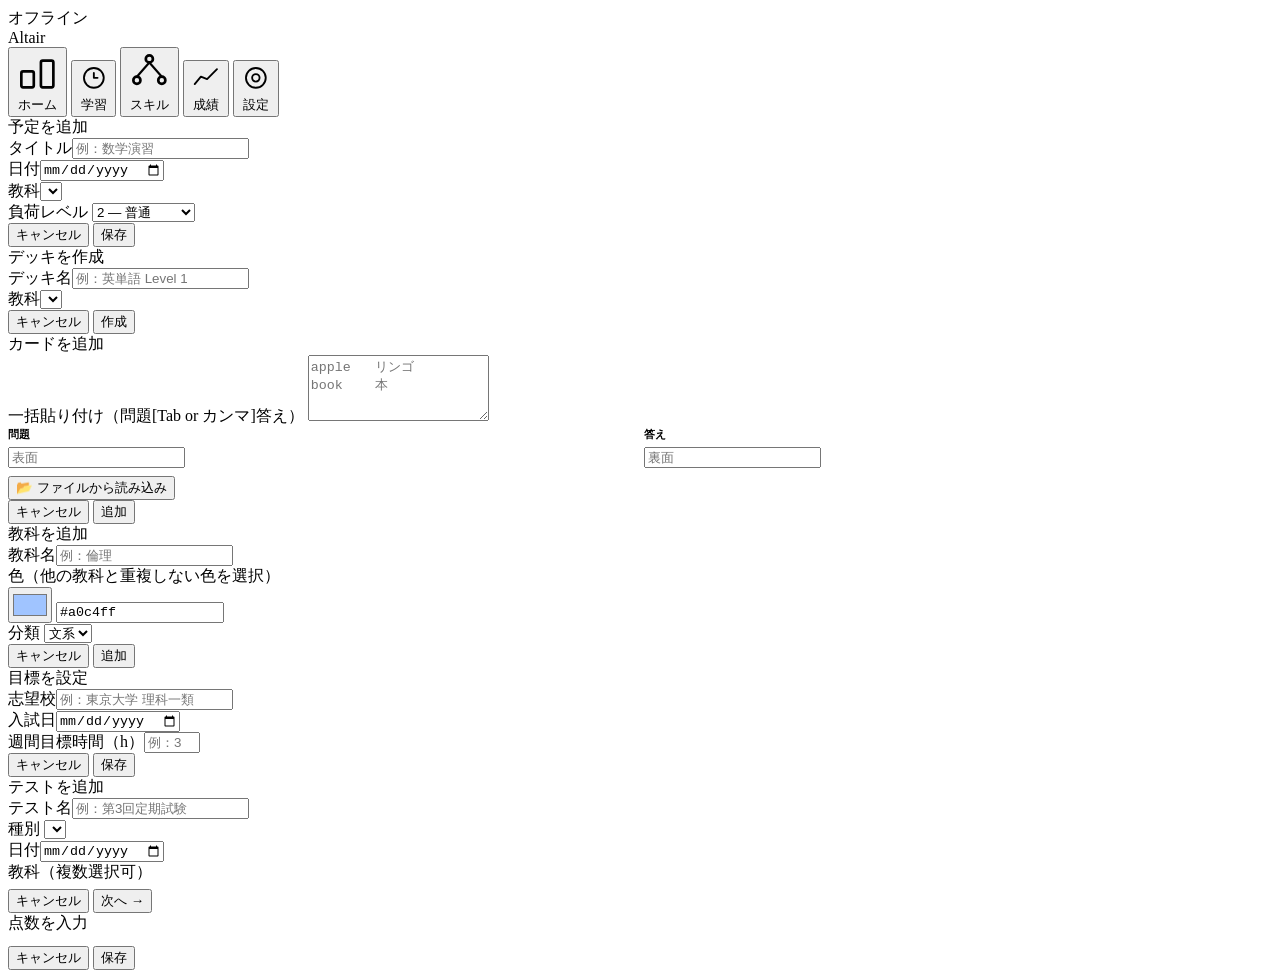
==== commit 79c65fe3: "Add files via upload" ====
--- a/index.html
+++ b/index.html
@@ -29,1263 +29,9 @@
 var png=c.toDataURL('image/png');document.getElementById('altair-icon').href=png;
 ['57','72','76','114','120','144','152','180'].forEach(function(sz){var l=document.createElement('link');l.rel='apple-touch-icon';l.setAttribute('sizes',sz+'x'+sz);l.href=png;document.head.appendChild(l);});
 })();</script>
+
 <title>Altair</title>
-<style>
-/* ============================================================
-   style.css
-   依存: なし
-   責務: アプリ全体のスタイル定義
-   このファイルだけで対応できる修正: デザイン変更全般
-   ============================================================ */
-
-/* ============================================================
-   CSS VARIABLES — デザイントークン
-   ============================================================ */
-
-:root {
-  /* 背景 */
-  --bg-base:       #0d1117;
-  --bg-card:       #161b22;
-  --bg-card-deep:  #0d1f2d;
-  --bg-border:     #21262d;
-
-  /* アクセント */
-  --accent-strong: #99d8ff;
-  --accent-soft:   #76c0ea;
-  --accent-border: rgba(153, 216, 255, 0.25);
-  --accent-bg:     rgba(153, 216, 255, 0.08);
-
-  /* テキスト */
-  --text-primary:   #ffffff;
-  --text-secondary: #c9d1d9;
-  --text-muted:     #8b949e;
-
-  /* ステータス */
-  --ok:      #3aaa72;
-  --warn:    #e09030;
-  --bad:     #e24b4a;
-  --ok-bg:   rgba(58, 170, 114, 0.12);
-  --warn-bg: rgba(224, 144, 48, 0.12);
-  --bad-bg:  rgba(226, 75, 74, 0.12);
-
-  /* レイアウト */
-  --radius:    14px;
-  --radius-sm: 9px;
-  --radius-xs: 6px;
-
-  /* セーフエリア */
-  --safe-top:    env(safe-area-inset-top, 0px);
-  --safe-bottom: env(safe-area-inset-bottom, 0px);
-}
-
-/* ============================================================
-   RESET & BASE
-   ============================================================ */
-
-*, *::before, *::after {
-  box-sizing: border-box;
-  margin: 0;
-  padding: 0;
-  -webkit-tap-highlight-color: transparent;
-}
-
-html, body {
-  height: 100%;
-  height: 100dvh;
-  overflow: hidden;
-  font-family: 'Hiragino Kaku Gothic ProN', 'Yu Gothic', 'Noto Sans JP', sans-serif;
-  background: var(--bg-base);
-  color: var(--text-primary);
-}
-
-/* ============================================================
-   APP LAYOUT
-   ============================================================ */
-
-#app {
-  display: flex;
-  flex-direction: column;
-  height: 100dvh;
-  padding-top: var(--safe-top);
-  overflow: hidden;
-  position: relative;
-  z-index: 1;
-}
-
-/* モバイルヘッダー */
-#mobile-header {
-  display: flex;
-  align-items: center;
-  justify-content: center;
-  height: 44px;
-  padding: 0 16px;
-  background: var(--bg-base);
-  border-bottom: 1px solid var(--bg-border);
-  flex-shrink: 0;
-}
-
-#mobile-header-title {
-  font-size: 17px;
-  font-weight: 800;
-  color: var(--accent-strong);
-  letter-spacing: 2px;
-}
-
-/* メインコンテンツ */
-#main-content {
-  flex: 1;
-  overflow-y: auto;
-  -webkit-overflow-scrolling: touch;
-  padding: 16px 16px 16px;
-  min-height: 0;
-}
-
-/* タブバー */
-#tab-bar {
-  display: flex;
-  background: var(--bg-base);
-  border-top: 1px solid var(--bg-border);
-  padding-bottom: var(--safe-bottom);
-  flex-shrink: 0;
-}
-
-.tab-btn {
-  flex: 1;
-  display: flex;
-  flex-direction: column;
-  align-items: center;
-  gap: 3px;
-  padding: 8px 2px 6px;
-  background: none;
-  border: none;
-  cursor: pointer;
-  font-family: inherit;
-  color: var(--text-muted);
-  transition: color 0.15s;
-  min-width: 0;
-}
-
-.tab-btn.active {
-  color: var(--accent-strong);
-}
-
-.tab-icon {
-  width: 20px;
-  height: 20px;
-  stroke: currentColor;
-}
-
-.tab-label {
-  font-size: 9px;
-  font-weight: 700;
-  letter-spacing: 0.3px;
-}
-
-/* ============================================================
-   CARDS
-   ============================================================ */
-
-.card {
-  background: var(--bg-card);
-  border-radius: var(--radius);
-  border: 1px solid var(--bg-border);
-  padding: 14px;
-  margin-bottom: 12px;
-}
-
-.card-deep {
-  background: var(--bg-card-deep);
-  border-radius: var(--radius);
-  border: 1px solid var(--accent-border);
-  padding: 14px;
-  margin-bottom: 12px;
-}
-
-.card-label {
-  font-size: 9px;
-  font-weight: 700;
-  color: var(--accent-strong);
-  letter-spacing: 1.2px;
-  margin-bottom: 8px;
-}
-
-/* ============================================================
-   STATS ROW
-   ============================================================ */
-
-.stats-row {
-  display: grid;
-  grid-template-columns: repeat(3, minmax(0, 1fr));
-  gap: 8px;
-  margin-bottom: 12px;
-}
-
-.stat-card {
-  background: var(--bg-card);
-  border-radius: var(--radius-sm);
-  border: 1px solid var(--bg-border);
-  padding: 10px 10px 8px;
-}
-
-.stat-val {
-  font-size: 20px;
-  font-weight: 700;
-  color: var(--text-primary);
-  line-height: 1;
-}
-
-.stat-val-unit {
-  font-size: 11px;
-  font-weight: 400;
-  color: var(--text-muted);
-}
-
-.stat-lbl {
-  font-size: 9px;
-  color: var(--text-muted);
-  margin-top: 4px;
-}
-
-/* ============================================================
-   PAGE HEADER
-   ============================================================ */
-
-.page-header {
-  display: flex;
-  align-items: flex-start;
-  justify-content: space-between;
-  flex-wrap: wrap;
-  gap: 8px;
-  margin-bottom: 16px;
-}
-
-.page-title {
-  font-size: 20px;
-  font-weight: 800;
-  color: var(--text-primary);
-}
-
-.page-subtitle {
-  font-size: 11px;
-  color: var(--text-muted);
-  margin-top: 2px;
-}
-
-.page-actions {
-  display: flex;
-  gap: 6px;
-  align-items: center;
-}
-
-/* ============================================================
-   BUTTONS
-   ============================================================ */
-
-.btn {
-  display: inline-flex;
-  align-items: center;
-  gap: 5px;
-  padding: 9px 16px;
-  border-radius: var(--radius-sm);
-  border: none;
-  font-size: 13px;
-  font-weight: 700;
-  cursor: pointer;
-  font-family: inherit;
-  transition: opacity 0.15s, transform 0.1s;
-  -webkit-appearance: none;
-  appearance: none;
-  flex-shrink: 0;
-}
-
-.btn:active {
-  opacity: 0.8;
-  transform: scale(0.97);
-}
-
-.btn-primary {
-  background: var(--accent-strong);
-  color: #0d1117;
-}
-
-.btn-secondary {
-  background: var(--accent-bg);
-  color: var(--accent-strong);
-  border: 1px solid var(--accent-border);
-}
-
-.btn-danger {
-  background: var(--bad-bg);
-  color: var(--bad);
-  border: 1px solid rgba(226, 75, 74, 0.25);
-}
-
-.btn-ghost {
-  background: transparent;
-  color: var(--text-muted);
-  border: 1px solid var(--bg-border);
-}
-
-.btn-sm {
-  padding: 5px 11px;
-  font-size: 12px;
-  border-radius: var(--radius-xs);
-}
-
-.btn-icon {
-  padding: 7px;
-  border-radius: var(--radius-xs);
-}
-
-.btn-full {
-  width: 100%;
-  justify-content: center;
-}
-
-/* ============================================================
-   FORM ELEMENTS
-   ============================================================ */
-
-.form-group {
-  margin-bottom: 12px;
-}
-
-label {
-  font-size: 11px;
-  font-weight: 700;
-  color: var(--text-secondary);
-  display: block;
-  margin-bottom: 5px;
-}
-
-input, select, textarea {
-  width: 100%;
-  padding: 10px 12px;
-  border-radius: var(--radius-sm);
-  border: 1px solid var(--bg-border);
-  background: var(--bg-base);
-  font-size: 15px;
-  color: var(--text-primary);
-  font-family: inherit;
-  outline: none;
-  transition: border-color 0.15s;
-  -webkit-appearance: none;
-  appearance: none;
-}
-
-input:focus, select:focus, textarea:focus {
-  border-color: var(--accent-soft);
-}
-
-input::placeholder, textarea::placeholder {
-  color: var(--text-muted);
-}
-
-select option {
-  background: var(--bg-card);
-  color: var(--text-primary);
-}
-
-textarea {
-  resize: vertical;
-  min-height: 80px;
-}
-
-/* ============================================================
-   BADGES / CHIPS
-   ============================================================ */
-
-.badge {
-  display: inline-flex;
-  align-items: center;
-  padding: 3px 9px;
-  border-radius: 20px;
-  font-size: 11px;
-  font-weight: 700;
-}
-
-.badge-accent  { background: var(--accent-bg);  color: var(--accent-strong); border: 1px solid var(--accent-border); }
-.badge-ok      { background: var(--ok-bg);      color: var(--ok); }
-.badge-warn    { background: var(--warn-bg);     color: var(--warn); }
-.badge-bad     { background: var(--bad-bg);      color: var(--bad); }
-
-.chip {
-  padding: 6px 12px;
-  border-radius: 18px;
-  border: 1.5px solid var(--bg-border);
-  font-size: 12px;
-  font-weight: 600;
-  cursor: pointer;
-  background: var(--bg-card);
-  color: var(--text-muted);
-  transition: all 0.12s;
-}
-
-.chip.active {
-  border-color: var(--accent-soft);
-  background: var(--accent-bg);
-  color: var(--accent-strong);
-}
-
-.chips {
-  display: flex;
-  gap: 6px;
-  flex-wrap: wrap;
-}
-
-/* ============================================================
-   BAR CHARTS
-   ============================================================ */
-
-.bar-track {
-  height: 5px;
-  background: var(--bg-border);
-  border-radius: 3px;
-  overflow: hidden;
-  margin-top: 4px;
-}
-
-.bar-fill {
-  height: 100%;
-  border-radius: 3px;
-  transition: width 0.4s ease;
-  min-width: 3px;
-}
-
-.week-bars {
-  display: flex;
-  gap: 4px;
-  align-items: flex-end;
-  height: 60px;
-  margin-top: 4px;
-}
-
-.week-bar-wrap {
-  flex: 1;
-  display: flex;
-  flex-direction: column;
-  align-items: center;
-  gap: 4px;
-}
-
-.week-bar-bg {
-  width: 100%;
-  height: 48px;
-  background: var(--bg-border);
-  border-radius: 3px 3px 0 0;
-  position: relative;
-  overflow: hidden;
-}
-
-.week-bar-fill {
-  position: absolute;
-  bottom: 0;
-  left: 0;
-  right: 0;
-  background: var(--accent-soft);
-  border-radius: 3px 3px 0 0;
-  transition: height 0.4s ease;
-}
-
-.week-bar-fill.today {
-  background: var(--accent-strong);
-}
-
-.week-bar-day {
-  font-size: 9px;
-  color: var(--text-muted);
-}
-
-.week-bar-day.today {
-  color: var(--accent-strong);
-}
-
-/* ============================================================
-   PROGRESS RING (タイマー用)
-   ============================================================ */
-
-.progress-ring-wrap {
-  display: flex;
-  justify-content: center;
-  align-items: center;
-  margin: 8px 0;
-}
-
-/* ============================================================
-   TIMER DISPLAY
-   ============================================================ */
-
-.timer-display {
-  font-size: clamp(48px, 14vw, 72px);
-  font-weight: 800;
-  letter-spacing: -2px;
-  font-variant-numeric: tabular-nums;
-  text-align: center;
-  line-height: 1;
-  color: var(--text-primary);
-  transition: color 0.3s;
-}
-
-.timer-display.running { color: var(--accent-strong); }
-.timer-display.paused  { color: var(--warn); }
-
-/* ============================================================
-   FLASHCARD
-   ============================================================ */
-
-.flashcard-wrap {
-  perspective: 1000px;
-  max-width: 420px;
-  margin: 0 auto 16px;
-}
-
-.flashcard {
-  width: 100%;
-  aspect-ratio: 16 / 9;
-  position: relative;
-  transform-style: preserve-3d;
-  transition: transform 0.45s cubic-bezier(0.4, 0, 0.2, 1);
-  cursor: pointer;
-  border-radius: var(--radius);
-}
-
-.flashcard.flipped {
-  transform: rotateY(180deg);
-}
-
-.flashcard-face {
-  position: absolute;
-  inset: 0;
-  border-radius: var(--radius);
-  display: flex;
-  flex-direction: column;
-  align-items: center;
-  justify-content: center;
-  padding: 20px;
-  backface-visibility: hidden;
-  -webkit-backface-visibility: hidden;
-}
-
-.flashcard-front {
-  background: var(--bg-card-deep);
-  border: 1px solid var(--accent-border);
-}
-
-.flashcard-back {
-  background: var(--bg-card);
-  border: 1px solid var(--bg-border);
-  transform: rotateY(180deg);
-}
-
-.flashcard-label {
-  font-size: 9px;
-  font-weight: 700;
-  letter-spacing: 1.5px;
-  color: var(--accent-strong);
-  margin-bottom: 8px;
-}
-
-.flashcard-text {
-  font-size: clamp(14px, 4vw, 20px);
-  font-weight: 700;
-  text-align: center;
-  line-height: 1.5;
-  color: var(--text-primary);
-}
-
-.flashcard-progress-bar {
-  display: flex;
-  align-items: center;
-  gap: 8px;
-  margin-bottom: 10px;
-  font-size: 12px;
-  color: var(--text-muted);
-}
-
-.flashcard-progress-track {
-  flex: 1;
-  height: 5px;
-  background: var(--bg-border);
-  border-radius: 3px;
-  overflow: hidden;
-}
-
-.flashcard-progress-fill {
-  height: 100%;
-  background: var(--accent-soft);
-  border-radius: 3px;
-  transition: width 0.3s;
-}
-
-/* ============================================================
-   CALENDAR
-   ============================================================ */
-
-.calendar-grid {
-  display: grid;
-  grid-template-columns: repeat(7, 1fr);
-  gap: 3px;
-}
-
-.calendar-day-header {
-  text-align: center;
-  font-size: 10px;
-  font-weight: 700;
-  color: var(--text-muted);
-  padding: 3px 0;
-}
-
-.calendar-day {
-  display: flex;
-  flex-direction: column;
-  align-items: center;
-  padding: 4px 2px;
-  border-radius: 7px;
-  cursor: pointer;
-  font-size: 12px;
-  transition: background 0.12s;
-  border: 1.5px solid transparent;
-  color: var(--text-secondary);
-  min-height: 52px;
-}
-
-.calendar-day:hover { background: var(--accent-bg); }
-.calendar-day.today { background: var(--accent-strong); color: #0d1117; font-weight: 800; }
-.calendar-day.selected { border-color: var(--accent-soft); background: var(--accent-bg); }
-.calendar-day.other-month { opacity: 0.3; }
-
-.calendar-day-dots {
-  display: flex;
-  gap: 2px;
-  margin-top: 2px;
-}
-
-.calendar-dot {
-  width: 4px;
-  height: 4px;
-  border-radius: 50%;
-  background: var(--accent-soft);
-}
-
-.calendar-dot.high { background: var(--bad); }
-.calendar-dot.mid  { background: var(--warn); }
-
-.calendar-day-mini {
-  font-size: 8px;
-  line-height: 1.3;
-  text-align: center;
-  margin-top: 1px;
-  width: 100%;
-  overflow: hidden;
-  white-space: nowrap;
-  text-overflow: ellipsis;
-  color: var(--accent-soft);
-}
-
-.calendar-day.today .calendar-day-mini { color: rgba(13, 17, 23, 0.8); }
-
-/* ============================================================
-   EVENT LIST ITEM
-   ============================================================ */
-
-.event-item {
-  display: flex;
-  align-items: center;
-  gap: 10px;
-  padding: 10px 12px;
-  border-radius: var(--radius-sm);
-  background: var(--accent-bg);
-  border: 1px solid var(--bg-border);
-  margin-bottom: 6px;
-}
-
-.event-bar {
-  width: 4px;
-  min-height: 36px;
-  border-radius: 2px;
-  flex-shrink: 0;
-}
-
-/* ============================================================
-   SKILL TREE
-   ============================================================ */
-
-.skill-subj-grid {
-  display: grid;
-  grid-template-columns: repeat(2, minmax(0, 1fr));
-  gap: 10px;
-  margin-bottom: 12px;
-}
-
-.skill-subj-card {
-  background: var(--bg-card);
-  border-radius: var(--radius);
-  border: 1.5px solid var(--bg-border);
-  padding: 14px 12px;
-  cursor: pointer;
-  transition: border-color 0.15s, transform 0.1s;
-  text-align: center;
-  position: relative;
-  overflow: hidden;
-}
-
-.skill-subj-card:active { transform: scale(0.97); }
-.skill-subj-card.has-skills { border-color: var(--accent-soft); }
-
-.skill-subj-name  { font-size: 14px; font-weight: 800; margin-bottom: 4px; }
-.skill-subj-count { font-size: 11px; color: var(--text-muted); }
-
-.skill-subj-bar {
-  position: absolute;
-  bottom: 0;
-  left: 0;
-  height: 3px;
-  border-radius: 0 2px 0 0;
-  transition: width 0.4s ease;
-}
-
-/* スキルマップオーバーレイ */
-#skill-map-overlay {
-  display: none;
-  position: fixed;
-  inset: 0;
-  z-index: 500;
-  background: var(--bg-base);
-  flex-direction: column;
-}
-
-#skill-map-overlay.open { display: flex; }
-
-#skill-map-header {
-  background: var(--bg-card);
-  border-bottom: 1px solid var(--bg-border);
-  padding: 10px 14px;
-  display: flex;
-  align-items: center;
-  justify-content: space-between;
-  flex-shrink: 0;
-  padding-top: calc(10px + var(--safe-top));
-}
-
-#skill-map-body {
-  flex: 1;
-  overflow: hidden;
-  padding: 14px;
-  position: relative;
-  cursor: grab;
-  user-select: none;
-}
-
-#skill-map-body.panning { cursor: grabbing; }
-
-#skill-map-svg-wrap {
-  display: inline-block;
-  min-width: 100%;
-  position: absolute;
-  top: 0;
-  left: 0;
-}
-
-/* ============================================================
-   ACCORDION / TREND
-   ============================================================ */
-
-.accordion {
-  border-radius: var(--radius-sm);
-  border: 1px solid var(--bg-border);
-  margin-bottom: 8px;
-  overflow: hidden;
-}
-
-.accordion-header {
-  display: flex;
-  align-items: center;
-  justify-content: space-between;
-  padding: 10px 14px;
-  background: var(--bg-card);
-  cursor: pointer;
-  gap: 8px;
-}
-
-.accordion-title {
-  font-size: 13px;
-  font-weight: 700;
-  flex: 1;
-  color: var(--text-primary);
-}
-
-.accordion-body {
-  padding: 12px 14px;
-  border-top: 1px solid var(--bg-border);
-  display: none;
-}
-
-.accordion-body.open { display: block; }
-
-/* ============================================================
-   SECTION LABEL
-   ============================================================ */
-
-.section-label {
-  font-size: 10px;
-  font-weight: 700;
-  color: var(--accent-soft);
-  letter-spacing: 0.8px;
-  margin-bottom: 10px;
-  padding-bottom: 6px;
-  border-bottom: 1px solid var(--bg-border);
-}
-
-/* ============================================================
-   LIST ROW
-   ============================================================ */
-
-.list-row {
-  display: flex;
-  align-items: center;
-  justify-content: space-between;
-  padding: 8px 0;
-  border-bottom: 1px solid var(--bg-border);
-  font-size: 13px;
-  color: var(--text-primary);
-}
-
-.list-row:last-child { border-bottom: none; }
-
-/* ============================================================
-   BADGE CARDS (実績)
-   ============================================================ */
-
-.badge-grid {
-  display: grid;
-  grid-template-columns: repeat(3, minmax(0, 1fr));
-  gap: 10px;
-}
-
-.achievement-card {
-  background: var(--bg-card);
-  border: 1.5px solid var(--bg-border);
-  border-radius: var(--radius-sm);
-  padding: 12px 8px;
-  text-align: center;
-  cursor: pointer;
-  transition: border-color 0.15s;
-}
-
-.achievement-card.earned {
-  border-color: var(--accent-soft);
-  background: var(--accent-bg);
-}
-
-.achievement-icon {
-  font-size: 22px;
-  display: block;
-  margin-bottom: 4px;
-}
-
-.achievement-name {
-  font-size: 10px;
-  font-weight: 700;
-  color: var(--text-primary);
-  margin-bottom: 2px;
-  overflow: hidden;
-  white-space: nowrap;
-  text-overflow: ellipsis;
-}
-
-.achievement-hint {
-  font-size: 9px;
-  color: var(--text-muted);
-  line-height: 1.4;
-}
-
-/* ============================================================
-   MODAL
-   ============================================================ */
-
-.modal-overlay {
-  display: none;
-  position: fixed;
-  inset: 0;
-  background: rgba(0, 0, 0, 0.6);
-  z-index: 1000;
-  align-items: flex-end;
-  justify-content: center;
-}
-
-.modal-overlay.open { display: flex; }
-
-.modal {
-  background: var(--bg-card);
-  border-radius: var(--radius) var(--radius) 0 0;
-  padding: 20px 18px;
-  width: 100%;
-  max-width: 520px;
-  max-height: 90vh;
-  overflow-y: auto;
-  padding-bottom: calc(20px + var(--safe-bottom));
-  border-top: 2px solid var(--accent-soft);
-  animation: modal-up 0.2s ease;
-}
-
-@keyframes modal-up {
-  from { transform: translateY(24px); opacity: 0; }
-  to   { transform: translateY(0);    opacity: 1; }
-}
-
-.modal-title {
-  font-size: 16px;
-  font-weight: 800;
-  margin-bottom: 16px;
-  color: var(--text-primary);
-}
-
-.modal-actions {
-  display: flex;
-  gap: 8px;
-  justify-content: flex-end;
-  margin-top: 16px;
-}
-
-@media (min-width: 600px) {
-  .modal-overlay { align-items: center; }
-  .modal { border-radius: var(--radius); max-width: 460px; }
-}
-
-/* ============================================================
-   TOAST
-   ============================================================ */
-
-#toast {
-  position: fixed;
-  bottom: calc(80px + var(--safe-bottom));
-  left: 50%;
-  transform: translateX(-50%) translateY(8px);
-  background: rgba(22, 27, 34, 0.95);
-  color: var(--text-primary);
-  border: 1px solid var(--bg-border);
-  padding: 9px 18px;
-  border-radius: 20px;
-  font-size: 12px;
-  font-weight: 600;
-  opacity: 0;
-  transition: opacity 0.25s, transform 0.25s;
-  z-index: 2000;
-  white-space: nowrap;
-  pointer-events: none;
-  max-width: calc(100vw - 32px);
-}
-
-#toast.show {
-  opacity: 1;
-  transform: translateX(-50%) translateY(0);
-}
-
-/* ============================================================
-   OFFLINE BADGE
-   ============================================================ */
-
-#offline-badge {
-  display: none;
-  position: fixed;
-  top: calc(8px + var(--safe-top));
-  right: 8px;
-  z-index: 9999;
-  background: var(--warn);
-  color: #fff;
-  padding: 3px 10px;
-  border-radius: 12px;
-  font-size: 10px;
-  font-weight: 700;
-}
-
-/* ============================================================
-   GOAL PROGRESS BAR
-   ============================================================ */
-
-.goal-bar-bg {
-  height: 5px;
-  background: var(--bg-border);
-  border-radius: 3px;
-  overflow: hidden;
-}
-
-.goal-bar-fill {
-  height: 100%;
-  border-radius: 3px;
-  background: var(--accent-soft);
-  transition: width 0.6s ease;
-}
-
-/* ============================================================
-   PLAN ITEMS
-   ============================================================ */
-
-.plan-item {
-  display: flex;
-  align-items: center;
-  gap: 8px;
-  margin-bottom: 8px;
-}
-
-.plan-item-subject {
-  font-size: 12px;
-  color: var(--text-secondary);
-  width: 44px;
-  flex-shrink: 0;
-}
-
-.plan-item-track {
-  flex: 1;
-  height: 4px;
-  border-radius: 2px;
-  background: var(--bg-border);
-  overflow: hidden;
-}
-
-.plan-item-fill {
-  height: 100%;
-  border-radius: 2px;
-  background: var(--accent-soft);
-}
-
-.plan-item-fill.done {
-  background: var(--ok);
-}
-
-.plan-item-time {
-  font-size: 12px;
-  color: var(--accent-strong);
-  font-weight: 700;
-  width: 44px;
-  text-align: right;
-  flex-shrink: 0;
-}
-
-/* ============================================================
-   STREAK BADGE
-   ============================================================ */
-
-.streak-badge {
-  display: inline-flex;
-  align-items: center;
-  gap: 4px;
-  background: rgba(118, 192, 234, 0.12);
-  border: 1px solid rgba(118, 192, 234, 0.25);
-  border-radius: 20px;
-  padding: 3px 10px;
-  font-size: 10px;
-  color: var(--accent-soft);
-  font-weight: 700;
-}
-
-/* ============================================================
-   TABS (ページ内タブ)
-   ============================================================ */
-
-.page-tabs {
-  display: flex;
-  gap: 6px;
-  flex-wrap: wrap;
-  margin-bottom: 12px;
-}
-
-.page-tab {
-  padding: 6px 12px;
-  border-radius: 18px;
-  border: 1.5px solid var(--bg-border);
-  font-size: 12px;
-  font-weight: 700;
-  cursor: pointer;
-  background: var(--bg-card);
-  color: var(--text-muted);
-  transition: all 0.12s;
-  font-family: inherit;
-}
-
-.page-tab.active {
-  border-color: var(--accent-soft);
-  background: var(--accent-bg);
-  color: var(--accent-strong);
-}
-
-/* ============================================================
-   SCROLLBAR（WebKit）
-   ============================================================ */
-
-::-webkit-scrollbar { width: 3px; height: 3px; }
-::-webkit-scrollbar-track { background: transparent; }
-::-webkit-scrollbar-thumb { background: var(--bg-border); border-radius: 2px; }
-
-/* ============================================================
-   UTILITIES
-   ============================================================ */
-
-.text-accent  { color: var(--accent-strong); }
-.text-soft    { color: var(--accent-soft); }
-.text-muted   { color: var(--text-muted); }
-.text-ok      { color: var(--ok); }
-.text-warn    { color: var(--warn); }
-.text-bad     { color: var(--bad); }
-
-.fw-bold { font-weight: 700; }
-.fw-black { font-weight: 800; }
-
-.mt-4  { margin-top: 4px; }
-.mt-8  { margin-top: 8px; }
-.mt-12 { margin-top: 12px; }
-.mt-16 { margin-top: 16px; }
-
-.mb-4  { margin-bottom: 4px; }
-.mb-8  { margin-bottom: 8px; }
-.mb-12 { margin-bottom: 12px; }
-
-.flex       { display: flex; }
-.flex-col   { flex-direction: column; }
-.items-center { align-items: center; }
-.justify-between { justify-content: space-between; }
-.gap-6  { gap: 6px; }
-.gap-8  { gap: 8px; }
-.gap-12 { gap: 12px; }
-.flex-1 { flex: 1; min-width: 0; }
-
-</style>
-<script>
-// ============================================================
-// config.js
-// 依存: なし
-// 責務: アプリ全体の定数・教科・カラー・設定値の定義
-// このファイルだけで対応できる修正: 教科の追加削除・色変更・定数調整
-// ============================================================
-
-const CFG = {
-
-  // ----------------------------------------
-  // アプリ情報
-  // ----------------------------------------
-  APP_NAME: 'Altair',
-  APP_VERSION: '1.0',
-  STORAGE_KEY: 'altair_v1',
-  TIMER_KEY: 'altair_timer_v1',
-
-  // ----------------------------------------
-  // デフォルト教科
-  // ユーザーが教科を追加・削除しても、
-  // ここに定義された教科は常に存在する
-  // ----------------------------------------
-  DEFAULT_SUBJECTS: ['数学', '英語', '国語', '物理', '化学', '生物', '日本史', '世界史', '地理'],
-
-  // ----------------------------------------
-  // テスト種別
-  // ----------------------------------------
-  TEST_TYPES: ['定期試験', '模擬試験', '実力テスト', '小テスト', 'その他'],
-
-  // ----------------------------------------
-  // カラーパレット
-  // アクセントカラーは #99d8ff（強）と #76c0ea（弱）の混在
-  // ----------------------------------------
-  COLORS: {
-    // 背景系
-    bgBase:       '#0d1117',   // アプリ背景
-    bgCard:       '#161b22',   // カード背景
-    bgCardDeep:   '#0d1f2d',   // 強調カード背景（今日の計画など）
-    bgBorder:     '#21262d',   // ボーダー
-
-    // アクセント
-    accentStrong: '#99d8ff',   // テキスト・強調・タブ選択
-    accentSoft:   '#76c0ea',   // グラフ塗り・バー・サブ要素
-    accentBorder: 'rgba(153,216,255,0.25)',  // アクセントボーダー
-    accentBg:     'rgba(153,216,255,0.08)', // アクセント背景
-
-    // テキスト
-    textPrimary:   '#ffffff',
-    textSecondary: '#c9d1d9',
-    textMuted:     '#8b949e',
-
-    // ステータス
-    ok:   '#3aaa72',
-    warn: '#e09030',
-    bad:  '#e24b4a',
-
-    // ステータス背景
-    okBg:   'rgba(58,170,114,0.12)',
-    warnBg: 'rgba(224,144,48,0.12)',
-    badBg:  'rgba(226,75,74,0.12)',
-  },
-
-  // ----------------------------------------
-  // 教科カラー（グラフ・スキルツリーで使用）
-  // 教科名をキーにした色定義
-  // ----------------------------------------
-  SUBJECT_COLORS: {
-    '数学':   '#99d8ff',
-    '英語':   '#76c0ea',
-    '国語':   '#c084fc',
-    '物理':   '#34d399',
-    '化学':   '#fbbf24',
-    '生物':   '#4ade80',
-    '日本史': '#f87171',
-    '世界史': '#fb923c',
-    '地理':   '#a78bfa',
-    // 追加教科はデフォルトカラーを使用
-    '_default': '#8b949e',
-  },
-
-  // ----------------------------------------
-  // タイマー設定
-  // ----------------------------------------
-  TIMER: {
-    saveIntervalMs: 30000,   // 自動保存間隔（30秒）
-    badgeCheckMs:   60000,   // 実績チェック間隔（60秒）
-  },
-
-  // ----------------------------------------
-  // 計画エンジン設定
-  // ----------------------------------------
-  PLAN: {
-    // 習熟度の重み（スキルツリーの完了率が低い教科を優先）
-    skillWeight:    0.4,
-    // テスト結果の重み（点数が低い教科を優先）
-    testWeight:     0.3,
-    // 直近学習の重み（最近やっていない教科を優先）
-    recencyWeight:  0.3,
-    // 1日の最小推奨時間（分）
-    minDailyMinutes: 30,
-    // 1教科あたりの最大推奨時間（分）
-    maxSubjectMinutes: 180,
-  },
-
-  // ----------------------------------------
-  // 週間目標のデフォルト値（時間）
-  // 目標設定で変更可能
-  // ----------------------------------------
-  DEFAULT_WEEKLY_GOAL_HOURS: 35,
-
-  // ----------------------------------------
-  // カレンダー負荷レベルの色
-  // ----------------------------------------
-  LOAD_COLORS: {
-    1: '#3aaa72',  // 軽い
-    2: '#76c0ea',  // 普通
-    3: '#e09030',  // やや重い
-    4: '#e24b4a',  // 重い
-    5: '#a855f7',  // 最大
-  },
-
-  // ----------------------------------------
-  // 実績バッジのTier定義
-  // ----------------------------------------
-  BADGE_TIERS: {
-    1: { label: 'Bronze', color: '#cd7f32' },
-    2: { label: 'Silver', color: '#c0c0c0' },
-    3: { label: 'Gold',   color: '#fbbf24' },
-    4: { label: 'Plat',   color: '#99d8ff' },
-    5: { label: '???',    color: '#a855f7' },  // 最高難易度
-  },
-
-};
-
-</script>
+<link rel="stylesheet" href="css/style.css">
 </head>
 <body>
 <div id="offline-badge">オフライン</div>
@@ -1329,52 +75,18 @@
     <div class="form-group"><label>日付</label><input type="date" id="input-event-date"></div>
     <div class="form-group"><label>教科</label><select id="input-event-subject"></select></div>
     <div class="form-group">
-      <label>負荷レベル：<b id="input-event-load-display" style="color:var(--accent-strong)">2</b></label>
-      <input type="range" id="input-event-load" min="1" max="5" value="2" oninput="document.getElementById('input-event-load-display').textContent=this.value" style="padding:4px 0;border:none;background:none;width:100%">
+      <label>負荷レベル</label>
+      <select id="input-event-load">
+        <option value="1">1 — 軽い</option>
+        <option value="2" selected>2 — 普通</option>
+        <option value="3">3 — やや重い</option>
+        <option value="4">4 — 重い</option>
+        <option value="5">5 — 最大</option>
+      </select>
     </div>
     <div class="modal-actions">
       <button class="btn btn-secondary" onclick="closeModal('modal-event')">キャンセル</button>
       <button class="btn btn-primary" onclick="saveEvent()">保存</button>
-    </div>
-  </div>
-</div>
-
-<!-- テスト Step1 -->
-<div class="modal-overlay" id="modal-test">
-  <div class="modal">
-    <div class="modal-title" id="modal-test-title">テストを追加</div>
-    <div class="form-group"><label>テスト名</label><input type="text" id="input-test-name" placeholder="例：第1回定期考査"></div>
-    <div class="form-group">
-      <label>種別</label>
-      <select id="input-test-type">
-        <option value="考査">定期考査</option>
-        <option value="模試">模試</option>
-        <option value="小テスト">小テスト</option>
-        <option value="その他">その他</option>
-      </select>
-    </div>
-    <div class="form-group"><label>日付</label><input type="date" id="input-test-date"></div>
-    <div class="form-group">
-      <label>教科（複数可）</label>
-      <div class="chips" id="test-subj-chips" style="flex-wrap:wrap;gap:6px;margin-top:4px"></div>
-    </div>
-    <div class="modal-actions">
-      <button class="btn btn-secondary" onclick="closeModal('modal-test')">キャンセル</button>
-      <button class="btn btn-primary" onclick="nextTestStep()">次へ →</button>
-    </div>
-  </div>
-</div>
-
-<!-- テスト Step2 点数入力 -->
-<div class="modal-overlay" id="modal-test-score">
-  <div class="modal">
-    <div class="modal-title">点数を入力</div>
-    <div id="modal-test-score-info" style="font-size:12px;color:var(--text-muted);margin-bottom:12px"></div>
-    <div id="modal-test-score-inputs"></div>
-    <div style="font-size:10px;color:var(--text-muted);margin-top:4px">得点 / 満点 / 偏差値（任意）の順で入力</div>
-    <div class="modal-actions">
-      <button class="btn btn-secondary" onclick="closeModal('modal-test-score')">キャンセル</button>
-      <button class="btn btn-primary" onclick="saveTest()">保存</button>
     </div>
   </div>
 </div>
@@ -1417,7 +129,21 @@
 <div class="modal-overlay" id="modal-subject">
   <div class="modal">
     <div class="modal-title">教科を追加</div>
-    <div class="form-group"><label>教科名</label><input type="text" id="input-subject-name" placeholder="例：化学"></div>
+    <div class="form-group"><label>教科名</label><input type="text" id="input-subject-name" placeholder="例：倫理"></div>
+    <div class="form-group">
+      <label>色（他の教科と重複しない色を選択）</label>
+      <div class="flex gap-8 items-center">
+        <input type="color" id="input-subject-color" value="#a0c4ff" style="width:44px;height:36px;padding:2px;cursor:pointer;flex-shrink:0">
+        <input type="text" id="input-subject-color-hex" value="#a0c4ff" placeholder="#rrggbb" style="flex:1;font-family:monospace" oninput="syncSubjectColor()">
+      </div>
+    </div>
+    <div class="form-group">
+      <label>分類</label>
+      <select id="input-subject-type">
+        <option value="liberal">文系</option>
+        <option value="science">理系</option>
+      </select>
+    </div>
     <div class="modal-actions">
       <button class="btn btn-secondary" onclick="closeModal('modal-subject')">キャンセル</button>
       <button class="btn btn-primary" onclick="saveSubject()">追加</button>
@@ -1473,3746 +199,16 @@
   </div>
 </div>
 
-<script>
-// ============================================================
-// store.js
-// 依存: config.js
-// 責務: アプリ状態の定義・localStorage読み書き・データ管理
-// このファイルだけで対応できる修正: データ保存系のバグ全般
-// ============================================================
-
-// ============================================================
-// STATE — アプリ状態
-// ============================================================
-
-let S = {};
-
-const STATE_DEFAULTS = {
-  // 教科（ユーザー追加分）
-  subjects: [],
-
-  // カレンダー予定
-  // { id, title, subj, date, load }
-  events: [],
-
-  // 学習セッション記録
-  // { id, subj, dur, ts }  dur=ミリ秒, ts=タイムスタンプ
-  sessions: [],
-
-  // 暗記カード デッキ
-  // { id, name, subj, cards: [{ id, q, a, correct, incorrect, lastReviewed }] }
-  decks: [],
-
-  // テスト記録
-  // { id, name, date, type, subj, score, deviation }
-  rounds: [],
-
-  // スキルツリー
-  // { '数学': [{ id, name, done, parentId }], ... }
-  skills: {},
-
-  // 実績
-  earnedBadges: [],
-  earnedDates: {},
-
-  // 目標設定
-  // { school, examDate, weeklyGoalHours }
-  goal: null,
-
-  // 学習計画
-  // { date: 'YYYY-MM-DD', items: [{ subj, plannedMinutes, actualMinutes }] }
-  plans: [],
-
-  // 統計
-  streak: 0,
-  lastDate: '',
-  todayMs: 0,
-  todayMs_base: 0,
-  weekMs: [0,0,0,0,0,0,0],
-
-  // 設定
-  settings: { bg: '' },
-};
-
-// ============================================================
-// LOAD / SAVE — localStorage読み書き
-// ============================================================
-
-function loadState() {
-  try {
-    const raw = localStorage.getItem(CFG.STORAGE_KEY);
-    if (raw) {
-      const parsed = JSON.parse(raw);
-      S = Object.assign({}, STATE_DEFAULTS, parsed);
-    } else {
-      S = Object.assign({}, STATE_DEFAULTS);
-    }
-  } catch(e) {
-    S = Object.assign({}, STATE_DEFAULTS);
-  }
-
-  // デフォルト教科のスキルツリーを初期化
-  CFG.DEFAULT_SUBJECTS.forEach(function(subj) {
-    if (!S.skills[subj]) S.skills[subj] = [];
-  });
-  (S.subjects || []).forEach(function(subj) {
-    if (!S.skills[subj]) S.skills[subj] = [];
-  });
-
-  // 配列の型保証
-  ['events','sessions','decks','rounds','subjects','earnedBadges','plans'].forEach(function(key) {
-    if (!Array.isArray(S[key])) S[key] = [];
-  });
-
-  S.earnedDates = S.earnedDates || {};
-  S.goal = S.goal || null;
-  S.settings = S.settings || { bg: '' };
-}
-
-function saveState() {
-  try {
-    localStorage.setItem(CFG.STORAGE_KEY, JSON.stringify(S));
-  } catch(e) {
-    showToast('保存に失敗しました（容量不足の可能性があります）');
-  }
-}
-
-// ============================================================
-// TIMER STATE — タイマー状態（別キーで保存）
-// ============================================================
-
-let timerIsRunning = false;
-let timerStartTs   = 0;
-let timerSubject   = '';
-
-function saveTimerState() {
-  try {
-    localStorage.setItem(CFG.TIMER_KEY, JSON.stringify({
-      isRunning: timerIsRunning,
-      startTs:   timerStartTs,
-      subject:   timerSubject,
-    }));
-  } catch(e) {}
-}
-
-function loadTimerState() {
-  try {
-    const raw = localStorage.getItem(CFG.TIMER_KEY);
-    if (!raw) return;
-    const t = JSON.parse(raw);
-    timerIsRunning = t.isRunning || false;
-    timerStartTs   = t.startTs   || 0;
-    timerSubject   = t.subject   || '';
-  } catch(e) {}
-}
-
-function clearTimerState() {
-  timerIsRunning = false;
-  timerStartTs   = 0;
-  timerSubject   = '';
-  try { localStorage.removeItem(CFG.TIMER_KEY); } catch(e) {}
-}
-
-// ============================================================
-// HELPERS — データ操作ユーティリティ
-// ============================================================
-
-function generateId() {
-  return Date.now().toString(36) + Math.random().toString(36).slice(2, 6);
-}
-
-function today() {
-  const d = new Date();
-  return d.getFullYear() + '-'
-    + String(d.getMonth()+1).padStart(2,'0') + '-'
-    + String(d.getDate()).padStart(2,'0');
-}
-
-function pad(n) {
-  return String(n).padStart(2, '0');
-}
-
-function formatMs(ms) {
-  const totalSec = Math.floor(ms / 1000);
-  const h = Math.floor(totalSec / 3600);
-  const m = Math.floor((totalSec % 3600) / 60);
-  const s = totalSec % 60;
-  return h + ':' + pad(m) + ':' + pad(s);
-}
-
-function formatMsShort(ms) {
-  const totalMin = Math.floor(ms / 60000);
-  const h = Math.floor(totalMin / 60);
-  const m = totalMin % 60;
-  if (h === 0) return m + '分';
-  if (m === 0) return h + 'h';
-  return h + 'h ' + m + 'm';
-}
-
-function localDateStr(d) {
-  return d.getFullYear() + '-' + pad(d.getMonth()+1) + '-' + pad(d.getDate());
-}
-
-function localMonthStr(d) {
-  return d.getFullYear() + '-' + pad(d.getMonth()+1);
-}
-
-function weekKeyOf(d) {
-  const tmp = new Date(d.getFullYear(), d.getMonth(), d.getDate());
-  const dow = tmp.getDay();
-  const diff = dow === 0 ? -6 : 1 - dow;
-  tmp.setDate(tmp.getDate() + diff);
-  return localDateStr(tmp);
-}
-
-function sanitize(str) {
-  return String(str ?? '').replace(/&/g,'&amp;').replace(/</g,'&lt;').replace(/>/g,'&gt;').replace(/"/g,'&quot;');
-}
-
-function getSubjectColor(subj) {
-  return CFG.SUBJECT_COLORS[subj] || CFG.SUBJECT_COLORS['_default'];
-}
-
-function getAllSubjects() {
-  const defaults = CFG.DEFAULT_SUBJECTS;
-  const custom   = S.subjects || [];
-  return defaults.concat(custom.filter(function(s) { return !defaults.includes(s); }));
-}
-
-// ============================================================
-// STREAK — 連続学習日数の更新
-// ============================================================
-
-function updateStreak() {
-  const todayStr = today();
-  if (S.lastDate === todayStr) return;
-
-  const yesterday = new Date();
-  yesterday.setDate(yesterday.getDate() - 1);
-  const yesterdayStr = localDateStr(yesterday);
-
-  if (S.lastDate === yesterdayStr) {
-    S.streak = (S.streak || 0) + 1;
-  } else if (S.lastDate !== todayStr) {
-    S.streak = 1;
-  }
-  S.lastDate = todayStr;
-  saveState();
-}
-
-// ============================================================
-// SESSIONS — 学習時間の集計
-// ============================================================
-
-function getTodayMs() {
-  const todayStr = today();
-  return (S.sessions || []).reduce(function(sum, session) {
-    const d = new Date(session.ts);
-    if (localDateStr(d) === todayStr) return sum + (session.dur || 0);
-    return sum;
-  }, 0);
-}
-
-function getWeekMs() {
-  const now = new Date();
-  const weekStart = new Date(now);
-  const dow = now.getDay();
-  weekStart.setDate(now.getDate() - (dow === 0 ? 6 : dow - 1));
-  weekStart.setHours(0,0,0,0);
-
-  const result = [0,0,0,0,0,0,0];
-  (S.sessions || []).forEach(function(session) {
-    const d = new Date(session.ts);
-    if (d >= weekStart) {
-      const dayIndex = (d.getDay() + 6) % 7; // 月=0〜日=6
-      result[dayIndex] += session.dur || 0;
-    }
-  });
-  return result;
-}
-
-function getWeekTotalMs() {
-  return getWeekMs().reduce(function(a,b) { return a+b; }, 0);
-}
-
-function getSessionsBySubject(sessions) {
-  const map = {};
-  (sessions || []).forEach(function(session) {
-    const s = session.subj || '不明';
-    map[s] = (map[s] || 0) + (session.dur || 0);
-  });
-  return map;
-}
-
-// ============================================================
-// PLAN ENGINE — 今日の学習計画を自動生成
-// ============================================================
-
-function generateTodayPlan(availableMinutes) {
-  const subjects = getAllSubjects();
-  if (subjects.length === 0) return [];
-
-  const scores = {};
-  subjects.forEach(function(subj) {
-    scores[subj] = 0;
-  });
-
-  // スキル習熟度スコア（低いほど優先度高）
-  subjects.forEach(function(subj) {
-    const skills = S.skills[subj] || [];
-    if (skills.length === 0) {
-      scores[subj] += CFG.PLAN.skillWeight;
-    } else {
-      const doneCount = skills.filter(function(sk) { return sk.done; }).length;
-      const ratio = doneCount / skills.length;
-      scores[subj] += CFG.PLAN.skillWeight * (1 - ratio);
-    }
-  });
-
-  // テスト結果スコア（点数が低いほど優先度高）
-  subjects.forEach(function(subj) {
-    const subjRounds = (S.rounds || []).filter(function(r) { return r.subj === subj; });
-    if (subjRounds.length === 0) {
-      scores[subj] += CFG.PLAN.testWeight * 0.5;
-    } else {
-      const latest = subjRounds[subjRounds.length - 1];
-      const ratio = (latest.score || 0) / 100;
-      scores[subj] += CFG.PLAN.testWeight * (1 - ratio);
-    }
-  });
-
-  // 直近学習スコア（最近やっていないほど優先度高）
-  const now = Date.now();
-  subjects.forEach(function(subj) {
-    const subjSessions = (S.sessions || []).filter(function(se) { return se.subj === subj; });
-    if (subjSessions.length === 0) {
-      scores[subj] += CFG.PLAN.recencyWeight;
-    } else {
-      const lastTs = Math.max.apply(null, subjSessions.map(function(se) { return se.ts; }));
-      const daysSince = (now - lastTs) / (1000 * 60 * 60 * 24);
-      const recencyScore = Math.min(daysSince / 7, 1);
-      scores[subj] += CFG.PLAN.recencyWeight * recencyScore;
-    }
-  });
-
-  // スコア順にソートして上位3〜5教科を選出
-  const sorted = subjects.slice().sort(function(a, b) {
-    return scores[b] - scores[a];
-  });
-  const topSubjects = sorted.slice(0, Math.min(5, subjects.length));
-
-  // スコアに比例して時間を配分
-  const totalScore = topSubjects.reduce(function(sum, subj) { return sum + scores[subj]; }, 0);
-  const plan = topSubjects.map(function(subj) {
-    const ratio = totalScore > 0 ? scores[subj] / totalScore : 1 / topSubjects.length;
-    let minutes = Math.round(availableMinutes * ratio);
-    minutes = Math.max(minutes, CFG.PLAN.minDailyMinutes);
-    minutes = Math.min(minutes, CFG.PLAN.maxSubjectMinutes);
-    return { subj: subj, plannedMinutes: minutes, actualMinutes: 0 };
-  });
-
-  return plan;
-}
-
-function getTodayPlan() {
-  const todayStr = today();
-  const existing = (S.plans || []).find(function(p) { return p.date === todayStr; });
-  return existing || null;
-}
-
-function saveTodayPlan(plan) {
-  const todayStr = today();
-  S.plans = (S.plans || []).filter(function(p) { return p.date !== todayStr; });
-  S.plans.push({ date: todayStr, items: plan });
-  saveState();
-}
-
-// ============================================================
-// EXPORT / IMPORT
-// ============================================================
-
-function exportData() {
-  const blob = new Blob([JSON.stringify(S, null, 2)], { type: 'application/json' });
-  const a = document.createElement('a');
-  a.href = URL.createObjectURL(blob);
-  a.download = 'altair_' + today() + '.json';
-  a.click();
-  showToast('エクスポート完了');
-}
-
-function importData(event) {
-  const file = event.target.files[0];
-  if (!file) return;
-  const reader = new FileReader();
-  reader.onload = function(ev) {
-    try {
-      const parsed = JSON.parse(ev.target.result);
-      if (typeof parsed !== 'object' || Array.isArray(parsed)) {
-        showToast('エラー：データ形式が不正です');
-        return;
-      }
-      // 配列フィールドの型保証
-      ['events','sessions','decks','rounds','subjects','earnedBadges','plans'].forEach(function(key) {
-        if (parsed[key] !== undefined && !Array.isArray(parsed[key])) delete parsed[key];
-      });
-      // サニタイズ
-      if (Array.isArray(parsed.events)) {
-        parsed.events = parsed.events.map(function(ev) {
-          return Object.assign({}, ev, { title: sanitize(ev.title || ''), subj: sanitize(ev.subj || '') });
-        });
-      }
-      if (Array.isArray(parsed.decks)) {
-        parsed.decks = parsed.decks.map(function(dk) {
-          return Object.assign({}, dk, {
-            name: sanitize(dk.name || ''),
-            cards: Array.isArray(dk.cards) ? dk.cards.map(function(c) {
-              return Object.assign({}, c, { q: sanitize(c.q || ''), a: sanitize(c.a || '') });
-            }) : [],
-          });
-        });
-      }
-      S = Object.assign({}, S, parsed);
-      CFG.DEFAULT_SUBJECTS.forEach(function(subj) {
-        if (!S.skills[subj]) S.skills[subj] = [];
-      });
-      S.earnedBadges = S.earnedBadges || [];
-      S.earnedDates  = S.earnedDates  || {};
-      saveState();
-      showToast('インポート完了');
-      navigateTo('home');
-    } catch(e) {
-      showToast('エラー：ファイルが無効です');
-    }
-  };
-  reader.readAsText(file);
-}
-
-// ============================================================
-// RESET
-// ============================================================
-
-function resetAllData() {
-  if (!confirm('全データを削除しますか？この操作は取り消せません。')) return;
-  try { localStorage.removeItem(CFG.STORAGE_KEY); } catch(e) {}
-  try { localStorage.removeItem(CFG.TIMER_KEY); } catch(e) {}
-  loadState();
-  clearTimerState();
-  showToast('全データをリセットしました');
-  navigateTo('home');
-}
-
-</script>
-<script>
-// ============================================================
-// badges.js
-// 依存: config.js, store.js
-// 責務: 実績バッジの定義・判定ロジック
-// このファイルだけで対応できる修正: 実績の追加・条件変更
-// ============================================================
-
-// ミリ秒定数（StratoNoteから移植）
-const MS = {
-  _10S:      10000,
-  _30S:      30000,
-  _1H:    3600000,
-  _4H:   14400000,
-  _5H:   18000000,
-  _5H2M: 18120000,
-  _6H:   21600000,
-  _10H:  36000000,
-  _27H:  97200000,
-  _104H: 374400000,
-  _422H: 1519200000,
-  _1227H:4417200000,
-  _1DAY: 86400000,
-};
-
-// ============================================================
-// BADGE_DEFS — 実績定義
-// tier: 1=第一歩 2=天界学園 3=ケツイを力に 4=ゴリラ
-//       5=THE ABSOLUTE IDOL 6=最高難易度 0=ネタ実績
-// ============================================================
-
-const BADGE_DEFS = [
-
-  // ----------------------------------------
-  // Tier 1 — 第一歩
-  // ----------------------------------------
-  {
-    id: 't1_hey', icon: '🎙️', name: 'へい',
-    hint: 'タイマーを使う', tier: 1,
-    check: function() { return (S.sessions || []).length >= 1; },
-  },
-  {
-    id: 't1_star', icon: '💫', name: '💫',
-    hint: '暗記カードを使う', tier: 1,
-    check: function() {
-      return (S.decks || []).some(function(d) {
-        return (d.cards || []).some(function(c) { return (c.reps || 0) >= 1; });
-      });
-    },
-  },
-  {
-    id: 't1_ghost', icon: '👻', name: 'ゴーストルール',
-    hint: 'スキルを追加する', tier: 1,
-    check: function() {
-      return Object.values(S.skills).some(function(arr) { return arr.length >= 1; });
-    },
-  },
-  {
-    id: 't1_josiki', icon: '🧠', name: '常識忍',
-    hint: 'テスト結果を記録する', tier: 1,
-    check: function() { return (S.rounds || []).length >= 1; },
-  },
-  {
-    id: 't1_ikadai', icon: '🛶', name: 'いかだいで！',
-    hint: '累計1時間を突破する', tier: 1,
-    check: function() {
-      return (S.sessions || []).reduce(function(a, s) { return a + s.dur; }, 0) >= (window._BD?.total_t1 || MS._1H);
-    },
-  },
-  {
-    id: 't1_3day', icon: '🔥', name: '3日坊主じゃなかった',
-    hint: '3日連続で勉強する', tier: 1,
-    check: function() { return (S.streak || 0) >= (window._BD?.streak_t1 || 3); },
-  },
-  {
-    id: 't1_10cards', icon: '🃏', name: 'そんな聞かれないことある！？',
-    hint: '10枚の暗記カードに答える', tier: 1,
-    check: function() {
-      return (S.decks || []).reduce(function(a, d) {
-        return a + (d.cards || []).filter(function(c) { return (c.reps || 0) >= 1; }).length;
-      }, 0) >= 10;
-    },
-  },
-  {
-    id: 't1_5tasks', icon: '✅', name: 'ふざけんなよマジで',
-    hint: '5件のタスクをクリアする', tier: 1,
-    check: function() {
-      return (S.events || []).filter(function(e) { return e.done; }).length >= 5;
-    },
-  },
-  {
-    id: 't1_5decks', icon: '📦', name: '多重スパイ',
-    hint: '5個以上デッキをつくる', tier: 1,
-    check: function() { return (S.decks || []).length >= 5; },
-  },
-  {
-    id: 't1_1hcont', icon: '⏱️', name: '魔界村毎日はやめましょう',
-    hint: '1時間連続で勉強する', tier: 1,
-    check: function() { return getTodayMs() >= MS._1H; },
-  },
-  {
-    id: 't1_5day', icon: '⚡', name: 'abyaaaaaaaaaaaaaaaaaaaaaaaaaaaaaaaaaa',
-    hint: '5日間連続で勉強する', tier: 1,
-    check: function() { return (S.streak || 0) >= (window._BD?.streak_t1p || 5); },
-  },
-  {
-    id: 't1_3daycard', icon: '📝', name: 'ありがちょ',
-    hint: '3日間連続で暗記カードに取り組む', tier: 1,
-    check: function() {
-      var days = [];
-      (S.sessions || []).forEach(function(s) {
-        var ds = localDateStr(new Date(s.ts));
-        if (!days.includes(ds)) days.push(ds);
-      });
-      if (days.length < 3) return false;
-      days.sort();
-      for (var i = 0; i <= days.length - 3; i++) {
-        var d0 = new Date(days[i]   + 'T00:00:00');
-        var d1 = new Date(days[i+1] + 'T00:00:00');
-        var d2 = new Date(days[i+2] + 'T00:00:00');
-        if ((d1 - d0) === MS._1DAY && (d2 - d1) === MS._1DAY) return true;
-      }
-      return false;
-    },
-  },
-  {
-    id: 't1_bg', icon: '🖼️', name: '精神病棟よりマシ',
-    hint: '背景画像を設定する', tier: 1,
-    check: function() { return !!(S.settings && S.settings.bg); },
-  },
-  {
-    id: 't1_10tasks', icon: '📋', name: 'かなたそなにする',
-    hint: '10件タスクを設定する', tier: 1,
-    check: function() { return (S.events || []).length >= 10; },
-  },
-  {
-    id: 't1_5sk', icon: '⭐', name: 'PPじゃないんだよ',
-    hint: '5件のスキルを達成する', tier: 1,
-    check: function() {
-      return Object.values(S.skills).reduce(function(a, arr) {
-        return a + arr.filter(function(s) { return s.done; }).length;
-      }, 0) >= 5;
-    },
-  },
-  {
-    id: 't1_10sk', icon: '✨', name: '点が…点のまま…点ですね…',
-    hint: '10件のスキルを達成する', tier: 1,
-    check: function() {
-      return Object.values(S.skills).reduce(function(a, arr) {
-        return a + arr.filter(function(s) { return s.done; }).length;
-      }, 0) >= 10;
-    },
-  },
-  {
-    id: 't1_3test', icon: '📊', name: 'パワーポイントは裏切らない',
-    hint: 'テスト結果を3件追加する', tier: 1,
-    check: function() { return (S.rounds || []).length >= 3; },
-  },
-
-  // ----------------------------------------
-  // Tier 2 — 天界学園
-  // ----------------------------------------
-  {
-    id: 't2_7day', icon: '🌟', name: 'ソーラン節会場',
-    hint: '7日間連続学習', tier: 2,
-    check: function() { return (S.streak || 0) >= (window._BD?.streak_t2 || 7); },
-  },
-  {
-    id: 't2_10h', icon: '📖', name: '友人C子も驚く',
-    hint: '累計10時間突破', tier: 2,
-    check: function() {
-      return (S.sessions || []).reduce(function(a, s) { return a + s.dur; }, 0) >= (window._BD?.total_t2 || MS._10H);
-    },
-  },
-  {
-    id: 't2_70', icon: '🎯', name: 'あまねかなたち',
-    hint: 'テストで70点超える', tier: 2,
-    check: function() {
-      const th = window._BD?.score_t2 || 0.7;
-      return (S.rounds || []).some(function(r) {
-        return Object.values(r.scores || {}).some(function(s) {
-          return s.max > 0 && s.score / s.max >= th;
-        });
-      });
-    },
-  },
-  {
-    id: 't2_80', icon: '🏹', name: 'くるちゅれ',
-    hint: 'テストで80点超える', tier: 2,
-    check: function() {
-      const th = window._BD?.score_t2p || 0.8;
-      return (S.rounds || []).some(function(r) {
-        return Object.values(r.scores || {}).some(function(s) {
-          return s.max > 0 && s.score / s.max >= th;
-        });
-      });
-    },
-  },
-  {
-    id: 't2_10sk2', icon: '🌱', name: 'の、段！',
-    hint: '10件のスキルを達成する', tier: 2,
-    check: function() {
-      return Object.values(S.skills).reduce(function(a, arr) {
-        return a + arr.filter(function(s) { return s.done; }).length;
-      }, 0) >= 10;
-    },
-  },
-  {
-    id: 't2_10test', icon: '🎖️', name: 'むま',
-    hint: '10件テスト結果を記入する', tier: 2,
-    check: function() { return (S.rounds || []).length >= 10; },
-  },
-  {
-    id: 't2_14day', icon: '🌙', name: 'オウムになったら即終了',
-    hint: '14日間連続で学習する', tier: 2,
-    check: function() { return (S.streak || 0) >= (window._BD?.streak_t2p || 14); },
-  },
-  {
-    id: 't2_low5', icon: '😱', name: 'あわれなかなたそ',
-    hint: '正答率が5%を下回る', tier: 2,
-    check: function() {
-      var total = 0, ok = 0;
-      (S.decks || []).forEach(function(d) {
-        (d.cards || []).forEach(function(c) {
-          if ((c.reps || 0) > 0) {
-            total++;
-            if (c.status === 'ok') ok++;
-          }
-        });
-      });
-      return total >= 20 && ok / total < 0.05;
-    },
-  },
-  {
-    id: 't2_50cards', icon: '💪', name: '握力50kg',
-    hint: '50枚暗記カードに正解する', tier: 2,
-    check: function() {
-      return (S.decks || []).reduce(function(a, d) {
-        return a + (d.cards || []).filter(function(c) { return c.status === 'ok'; }).length;
-      }, 0) >= (window._BD?.card_t2 || 50);
-    },
-  },
-  {
-    id: 't2_30day', icon: '💎', name: '★これが１ヵ月の成果★',
-    hint: '30日勉強する', tier: 2,
-    check: function() {
-      return new Set((S.sessions || []).map(function(s) {
-        return localDateStr(new Date(s.ts));
-      })).size >= 30;
-    },
-  },
-
-  // ----------------------------------------
-  // Tier 3 — ケツイを力に
-  // ----------------------------------------
-  {
-    id: 't3_104h', icon: '🔱', name: 'ケツイを力に変えるんだ',
-    hint: '累計104時間勉強する', tier: 3,
-    check: function() {
-      return (S.sessions || []).reduce(function(a, s) { return a + s.dur; }, 0) >= MS._104H;
-    },
-  },
-  {
-    id: 't3_90', icon: '🎵', name: 'そういう曲なのか！？',
-    hint: 'テストで90点超える', tier: 3,
-    check: function() {
-      return (S.rounds || []).some(function(r) {
-        return Object.values(r.scores || {}).some(function(s) {
-          return s.max > 0 && s.score / s.max >= 0.9;
-        });
-      });
-    },
-  },
-  {
-    id: 't3_27h', icon: '🦕', name: 'ARK',
-    hint: '累計27時間勉強', tier: 3,
-    check: function() {
-      return (S.sessions || []).reduce(function(a, s) { return a + s.dur; }, 0) >= (window._BD?.total_t3 || MS._27H);
-    },
-  },
-  {
-    id: 't3_1227dk', icon: '💙', name: '忠誠村上',
-    hint: '1227枚暗記カードをつくる', tier: 3,
-    check: function() {
-      return (S.decks || []).reduce(function(a, d) {
-        return a + (d.cards || []).length;
-      }, 0) >= 1227;
-    },
-  },
-  {
-    id: 't3_50sk', icon: '🌌', name: 'おい沙花叉',
-    hint: '50件のスキルを達成する', tier: 3,
-    check: function() {
-      return Object.values(S.skills).reduce(function(a, arr) {
-        return a + arr.filter(function(s) { return s.done; }).length;
-      }, 0) >= 50;
-    },
-  },
-  {
-    id: 't3_5h1day', icon: '🌊', name: '野菜もらってうれしそうにしてるからアイツ！',
-    hint: '一日5時間勉強する', tier: 3,
-    check: function() { return getTodayMs() >= MS._5H; },
-  },
-  {
-    id: 't3_allsubj', icon: '🗺️', name: '全教科制覇への第一歩',
-    hint: '全教科で一つ以上のスキルを設定する', tier: 3,
-    check: function() {
-      return CFG.DEFAULT_SUBJECTS.every(function(s) {
-        return (S.skills[s] || []).length >= 1;
-      });
-    },
-  },
-  {
-    id: 't3_conan80', icon: '🔍', name: 'コナン詠唱',
-    hint: '暗記カード一回の正答率が80%を超える', tier: 3,
-    check: function() {
-      return (S.decks || []).some(function(d) {
-        var ans = (d.cards || []).filter(function(c) { return (c.reps || 0) > 0; });
-        if (ans.length < 10) return false;
-        return ans.filter(function(c) { return c.status === 'ok'; }).length / ans.length > 0.8;
-      });
-    },
-  },
-  {
-    id: 't3_422ok', icon: '💛', name: '422枚の絆',
-    hint: '422枚暗記カードに正解する', tier: 3,
-    check: function() {
-      return (S.decks || []).reduce(function(a, d) {
-        return a + (d.cards || []).filter(function(c) { return c.status === 'ok'; }).length;
-      }, 0) >= 422;
-    },
-  },
-
-  // ----------------------------------------
-  // Tier 4 — ゴリラ
-  // ----------------------------------------
-  {
-    id: 't4_422h', icon: '🦍', name: 'この世のものは弱すぎる',
-    hint: '累計422時間勉強する', tier: 4,
-    check: function() {
-      return (S.sessions || []).reduce(function(a, s) { return a + s.dur; }, 0) >= MS._422H;
-    },
-  },
-  {
-    id: 't4_1227sk', icon: '💜', name: 'かなルーナ記念日',
-    hint: '1227件スキルを習得する', tier: 4,
-    check: function() {
-      return Object.values(S.skills).reduce(function(a, arr) {
-        return a + arr.filter(function(s) { return s.done; }).length;
-      }, 0) >= 1227;
-    },
-  },
-  {
-    id: 't4_6hcont', icon: '💥', name: '壊す所だった、危ねぇ危ねぇ',
-    hint: '一日の勉強時間が連続6時間を超える', tier: 4,
-    check: function() { return getTodayMs() >= MS._6H; },
-  },
-  {
-    id: 't4_alltmr', icon: '❤️', name: 'いつも観てくれてるへい民のみんなー！……大好き。',
-    hint: '全教科でタイマーを使用する', tier: 4,
-    check: function() {
-      var used = new Set((S.sessions || []).map(function(s) { return s.subj; }));
-      return CFG.DEFAULT_SUBJECTS.every(function(s) { return used.has(s); });
-    },
-  },
-  {
-    id: 't4_allok', icon: '🔮', name: '俺の名前は工藤新一。',
-    hint: '暗記デッキで全問正解する', tier: 4,
-    check: function() {
-      return (S.decks || []).some(function(d) {
-        var c = d.cards || [];
-        return c.length >= 5 && c.every(function(x) { return x.status === 'ok'; });
-      });
-    },
-  },
-  {
-    id: 't4_21day', icon: '🌸', name: '道連れにしてやった',
-    hint: '21日連続で学習する', tier: 4,
-    check: function() { return (S.streak || 0) >= (window._BD?.streak_t4 || 21); },
-  },
-  {
-    id: 't4_allskdone', icon: '🎓', name: '天才か？',
-    hint: '全教科で一つ以上スキルを達成する', tier: 4,
-    check: function() {
-      return CFG.DEFAULT_SUBJECTS.every(function(s) {
-        return (S.skills[s] || []).some(function(sk) { return sk.done; });
-      });
-    },
-  },
-  {
-    id: 't4_90plus', icon: '🦅', name: '赤子の手をひねりつぶす',
-    hint: '暗記カード一回の正答率が90%を超える', tier: 4,
-    check: function() {
-      return (S.decks || []).some(function(d) {
-        var ans = (d.cards || []).filter(function(c) { return (c.reps || 0) > 0; });
-        if (ans.length < 10) return false;
-        return ans.filter(function(c) { return c.status === 'ok'; }).length / ans.length > 0.9;
-      });
-    },
-  },
-
-  // ----------------------------------------
-  // Tier 5 — THE ABSOLUTE IDOL
-  // ----------------------------------------
-  {
-    id: 't5_1227ok', icon: '🌠', name: '世界で一番のアイドル',
-    hint: '累計1227枚暗記カードに正解する', tier: 5,
-    check: function() {
-      return (S.decks || []).reduce(function(a, d) {
-        return a + (d.cards || []).filter(function(c) { return c.status === 'ok'; }).length;
-      }, 0) >= 1227;
-    },
-  },
-  {
-    id: 't5_15test', icon: '🏆', name: 'ゴッドモニング',
-    hint: 'テストを15回記録する', tier: 5,
-    check: function() { return (S.rounds || []).length >= 15; },
-  },
-  {
-    id: 't5_422day', icon: '🌈', name: '明日はなか卯食べる',
-    hint: '422日連続で学習する', tier: 5,
-    check: function() { return (S.streak || 0) >= 422; },
-  },
-  {
-    id: 't5_2day8h', icon: '🏠', name: '同居ーず',
-    hint: '2日間連続して累計8時間以上勉強する', tier: 5,
-    check: function() {
-      var byDay = {};
-      (S.sessions || []).forEach(function(s) {
-        var ds = localDateStr(new Date(s.ts));
-        byDay[ds] = (byDay[ds] || 0) + s.dur;
-      });
-      var days = Object.keys(byDay).sort();
-      for (var i = 0; i < days.length - 1; i++) {
-        var d0 = new Date(days[i]   + 'T00:00:00');
-        var d1 = new Date(days[i+1] + 'T00:00:00');
-        if ((d1 - d0) === MS._1DAY
-          && byDay[days[i]]   >= MS._4H
-          && byDay[days[i+1]] >= MS._4H) return true;
-      }
-      return false;
-    },
-  },
-
-  // ----------------------------------------
-  // Tier 6 — 最高難易度
-  // ----------------------------------------
-  {
-    id: 't6_1227h', icon: '👑', name: '誰も見てない夢を見ろ',
-    hint: '累計勉強時間1227時間', tier: 6,
-    check: function() {
-      return (S.sessions || []).reduce(function(a, s) { return a + s.dur; }, 0) >= MS._1227H;
-    },
-  },
-
-  // ----------------------------------------
-  // Tier 0 — ネタ実績
-  // ----------------------------------------
-  {
-    id: 'g_king', icon: '👑', name: 'キングオブあんぽんたん',
-    hint: '一日の内に20回以上セッションを記録する', tier: 0,
-    check: function() {
-      var td = localDateStr(new Date());
-      return (S.sessions || []).filter(function(s) {
-        return localDateStr(new Date(s.ts)) === td;
-      }).length >= 20;
-    },
-  },
-  {
-    id: 'g_omya', icon: '😤', name: 'おみゃーら',
-    hint: '一日の勉強時間が6時間を超える', tier: 0,
-    check: function() { return getTodayMs() >= MS._6H; },
-  },
-  {
-    id: 'g_unaju', icon: '🍱', name: 'うな重',
-    hint: '数学の暗記カードで不正解になる', tier: 0,
-    check: function() {
-      return (S.decks || []).some(function(d) {
-        return d.subj === '数学' && (d.cards || []).some(function(c) { return c.status === 'ng'; });
-      });
-    },
-  },
-  {
-    id: 'g_matcho', icon: '⏹️', name: 'まっちょ',
-    hint: '10秒以内にタイマーを切る', tier: 0,
-    check: function() {
-      return (S.sessions || []).some(function(s) { return s.dur > 0 && s.dur < MS._10S; });
-    },
-  },
-  {
-    id: 'g_totsu', icon: '📭', name: '凸待ち0人',
-    hint: '一日のタスクが20件を超える', tier: 0,
-    check: function() {
-      var td = localDateStr(new Date());
-      return (S.events || []).filter(function(e) { return e.date === td; }).length >= 20;
-    },
-  },
-  {
-    id: 'g_kimochi', icon: '↕️', name: '相反する気持ちを持つのも心だろ！',
-    hint: '前日の4倍以上勉強する', tier: 0,
-    check: function() {
-      var byDay = {};
-      (S.sessions || []).forEach(function(s) {
-        var ds = localDateStr(new Date(s.ts));
-        byDay[ds] = (byDay[ds] || 0) + s.dur;
-      });
-      var td = localDateStr(new Date());
-      var yd = localDateStr(new Date(Date.now() - MS._1DAY));
-      return !!(byDay[yd] && byDay[td] && byDay[td] >= byDay[yd] * 4);
-    },
-  },
-  {
-    id: 'g_biden', icon: '🗳️', name: 'バイデンって誰？',
-    hint: '英語カードで連続104問不正解になる', tier: 0,
-    check: function() {
-      var streak = 0, max = 0;
-      (S.decks || []).forEach(function(d) {
-        if (d.subj !== '英語') return;
-        (d.cards || []).forEach(function(c) {
-          if (c.status === 'ng') { streak++; if (streak > max) max = streak; }
-          else { streak = 0; }
-        });
-      });
-      return max >= 104;
-    },
-  },
-  {
-    id: 'g_conanota', icon: '🕵️', name: '重度のコナンオタク',
-    hint: '10日間連続して同じ教科だけを学習する', tier: 0,
-    check: function() {
-      var byDay = {};
-      (S.sessions || []).forEach(function(s) {
-        var ds = localDateStr(new Date(s.ts));
-        if (!byDay[ds]) byDay[ds] = new Set();
-        byDay[ds].add(s.subj);
-      });
-      var keys = Object.keys(byDay).sort();
-      for (var i = 0; i <= keys.length - 10; i++) {
-        var subj0 = null, ok = true;
-        for (var j = i; j < i + 10; j++) {
-          var d0 = new Date(keys[i] + 'T00:00:00');
-          var dj = new Date(keys[j] + 'T00:00:00');
-          if ((dj - d0) !== (j - i) * MS._1DAY) { ok = false; break; }
-          var st = [...byDay[keys[j]]];
-          if (st.length > 1) { ok = false; break; }
-          if (j === i) subj0 = st[0];
-          else if (st[0] !== subj0) { ok = false; break; }
-        }
-        if (ok) return true;
-      }
-      return false;
-    },
-  },
-  {
-    id: 'g_1dalada', icon: '🎶', name: '1ダラダー',
-    hint: 'タイマーで5時間2分きっかり勉強する', tier: 0,
-    check: function() {
-      return (S.sessions || []).some(function(s) {
-        return Math.abs(s.dur - MS._5H2M) <= MS._30S;
-      });
-    },
-  },
-  {
-    id: 'g_shunenn', icon: '🎂', name: '周年だね',
-    hint: '4月22日に勉強する', tier: 0,
-    check: function() {
-      var td = localDateStr(new Date());
-      return td.slice(5) === '04-22'
-        && (S.sessions || []).some(function(s) { return localDateStr(new Date(s.ts)) === td; });
-    },
-  },
-
-];
-
-// ============================================================
-// CHECK BADGES — 実績判定・解除処理
-// ============================================================
-
-function checkBadges() {
-  var newBadge = false;
-  S.earnedDates = S.earnedDates || {};
-  BADGE_DEFS.forEach(function(b) {
-    if (!S.earnedBadges.includes(b.id) && b.check()) {
-      S.earnedBadges.push(b.id);
-      S.earnedDates[b.id] = localDateStr(new Date());
-      newBadge = true;
-      setTimeout(function() { showToast('実績解除「' + b.name + '」'); }, 500);
-    }
-  });
-  if (newBadge) saveState();
-}
-
-</script>
-<script>
-// ============================================================
-// app-core.js — init・ナビゲーション・トースト・モーダル・ホーム
-// ============================================================
-
-let currentPage = null;
-let _trendCID   = 0;
-
-function init() {
-  loadState();
-  loadTimerState();
-  const _s = S.settings || {};
-  if (_s.bg) applyBackground(_s.bg);
-  if (_s.accentStrong || _s.accentSoft) {
-    const st = _s.accentStrong||'#99d8ff', sf = _s.accentSoft||'#76c0ea';
-    document.documentElement.style.setProperty('--accent-strong', st);
-    document.documentElement.style.setProperty('--accent-soft', sf);
-    const r=parseInt(st.slice(1,3),16),g=parseInt(st.slice(3,5),16),b=parseInt(st.slice(5,7),16);
-    document.documentElement.style.setProperty('--accent-border',`rgba(${r},${g},${b},0.25)`);
-    document.documentElement.style.setProperty('--accent-bg',`rgba(${r},${g},${b},0.08)`);
-  }
-  navigateTo('home');
-  setInterval(saveState, CFG.TIMER.saveIntervalMs);
-  setInterval(checkBadges, CFG.TIMER.badgeCheckMs);
-  setTimeout(restoreTimer, 300);
-  setTimeout(checkForUpdate, 5000);
-  window.addEventListener('offline',()=>document.getElementById('offline-badge').style.display='block');
-  window.addEventListener('online', ()=>document.getElementById('offline-badge').style.display='none');
-  if (!navigator.onLine) document.getElementById('offline-badge').style.display='block';
-  document.querySelectorAll('.modal-overlay').forEach(o=>{
-    o.addEventListener('click',e=>{ if(e.target===o) closeModal(o.id); });
-  });
-  if (/iPad|iPhone|iPod/.test(navigator.userAgent)&&!window.navigator.standalone) {
-    setTimeout(()=>showToast('Safariの「共有」→「ホーム画面に追加」でアプリとして使えます'),6000);
-  }
-}
-
-// ============================================================
-// NAVIGATION
-// ============================================================
-
-const PAGE_PARENT = {
-  'timer':'study','calendar':'study','study-log':'study','flashcard':'study','flashcard-study':'study',
-  'plan-engine':'study',
-  'test-analysis':'grades','badges':'grades',
-};
-
-function navigateTo(page) {
-  const noGuard=['settings','study-log','flashcard','flashcard-study','test-analysis','calendar'];
-  if (currentPage===page && !noGuard.includes(page)) return;
-  if (currentPage==='flashcard-study'&&page!=='flashcard-study') stopFlashcardTimer();
-  currentPage = page;
-  document.querySelectorAll('.tab-btn').forEach(btn=>{
-    btn.classList.toggle('active', btn.getAttribute('data-page')===(PAGE_PARENT[page]||page));
-  });
-  const container = document.getElementById('main-content');
-  if (!container) return;
-  container.innerHTML = renderPage(page);
-  container.scrollTop = 0;
-  setTimeout(()=>postRender(page), 30);
-}
-
-function renderPage(page) {
-  switch(page) {
-    case 'home':            return renderHome();
-    case 'study':           return renderStudyHub();
-    case 'timer':           return renderTimer();
-    case 'calendar':        return renderCalendar();
-    case 'study-log':       return renderStudyLog();
-    case 'flashcard':       return renderFlashcardHub();
-    case 'flashcard-study': return renderFlashcardStudy();
-    case 'skill':           return renderSkillHub();
-    case 'plan-engine':     return renderPlanEngine();
-    case 'grades':          return renderGradesHub();
-    case 'test-analysis':   return renderTestAnalysis();
-    case 'badges':          return renderBadges();
-    case 'settings':        return renderSettings();
-    default: return '';
-  }
-}
-
-function postRender(page) {
-  if (page==='calendar')      renderCalendarGrid();
-  if (page==='study-log')     renderStudyLogCharts();
-  if (page==='test-analysis') { renderTestChart(); setTimeout(animateTestBars,50); }
-  if (page==='timer')         restoreTimer();
-  if (page==='home')          { renderHomeWeekBar(); renderHomePieChart(); }
-}
-
-// ============================================================
-// TOAST / MODAL
-// ============================================================
-
-let toastTimer;
-function showToast(msg) {
-  const el=document.getElementById('toast');
-  clearTimeout(toastTimer);
-  el.textContent=msg; el.classList.add('show');
-  toastTimer=setTimeout(()=>el.classList.remove('show'),2600);
-}
-
-function openModal(id) {
-  fillSubjectSelects();
-  if (id==='modal-event') document.getElementById('input-event-date').value=selectedCalDate||today();
-  document.getElementById(id)?.classList.add('open');
-}
-
-function closeModal(id) { document.getElementById(id)?.classList.remove('open'); }
-
-function fillSubjectSelects() {
-  const subjects=getAllSubjects();
-  ['input-event-subject','input-deck-subject','input-test-subject'].forEach(id=>{
-    const el=document.getElementById(id); if(!el)return;
-    const prev=el.value;
-    el.innerHTML=subjects.map(s=>`<option value="${sanitize(s)}">${sanitize(s)}</option>`).join('');
-    if(prev)el.value=prev;
-  });
-}
-
-// ============================================================
-// BACKGROUND
-// ============================================================
-
-function applyBackground(url) {
-  let el=document.getElementById('bg-image');
-  if(!el){
-    el=document.createElement('div');el.id='bg-image';
-    el.style.cssText='position:fixed;inset:0;z-index:0;background-size:cover;background-position:center;';
-    const ov=document.createElement('div');ov.id='bg-overlay';
-    ov.style.cssText='position:absolute;inset:0;background:rgba(13,17,23,0.65);';
-    el.appendChild(ov);
-    document.body.insertBefore(el,document.body.firstChild);
-  }
-  el.style.backgroundImage=url?`url('${url}')`:'';
-  el.style.display=url?'block':'none';
-}
-
-// ============================================================
-// HOME — 今日の計画＋タスク統合
-// ============================================================
-
-function renderHome() {
-  const now=new Date();
-  const dateStr=now.toLocaleDateString('ja-JP',{year:'numeric',month:'long',day:'numeric',weekday:'long'});
-  const todayMs=getTodayMs(), weekTotal=getWeekTotalMs();
-  const streak=S.streak||0, goal=S.goal, todayPlan=getTodayPlan();
-  const skillDone=Object.values(S.skills).reduce((a,arr)=>a+arr.filter(s=>s.done).length,0);
-  const weekGoalMs=(goal?.weeklyGoalHours||CFG.DEFAULT_WEEKLY_GOAL_HOURS)*3600000;
-
-  // 今日の計画＋タスク統合カード
-  const todayEvs=(S.events||[]).filter(e=>e.date===today());
-  const planItems=todayPlan?.items||[];
-
-  let unifiedHtml='';
-  {
-    // 計画パート
-    let planPart='';
-    if(planItems.length){
-      planPart=planItems.map(item=>{
-        const pct=item.plannedMinutes>0?Math.min(Math.round(item.actualMinutes/item.plannedMinutes*100),100):0;
-        const color=getSubjectColor(item.subj);
-        const done=pct>=100;
-        return `<div style="display:flex;align-items:center;gap:8px;margin-bottom:6px">
-          <div style="width:6px;height:6px;border-radius:50%;background:${color};flex-shrink:0"></div>
-          <div style="font-size:13px;flex:1;color:${done?'var(--ok)':'var(--text-primary)'}">${sanitize(item.subj)}</div>
-          <div style="font-size:11px;color:var(--text-muted)">${item.plannedMinutes}分</div>
-          <div style="width:50px;height:4px;background:var(--bg-border);border-radius:2px;overflow:hidden;flex-shrink:0">
-            <div style="height:100%;border-radius:2px;background:${done?'var(--ok)':color};width:${pct}%"></div>
-          </div>
-        </div>`;
-      }).join('');
-    } else {
-      planPart=`<div style="font-size:12px;color:var(--text-muted);margin-bottom:8px">計画未生成</div>`;
-    }
-
-    // タスクパート
-    const evPart=todayEvs.length
-      ? todayEvs.map(e=>{
-          const ri=S.events.indexOf(e),done=!!e.done,color=getSubjectColor(e.subj);
-          return `<div class="event-item" style="opacity:${done?0.55:1};margin-bottom:6px;padding:8px 10px">
-            <div class="event-bar" style="background:${done?'#444':color}"></div>
-            <div style="flex:1;min-width:0">
-              <div style="font-size:13px;font-weight:600;${done?'text-decoration:line-through;color:var(--text-muted)':''};overflow:hidden;white-space:nowrap;text-overflow:ellipsis">${sanitize(e.title)}</div>
-              <div style="font-size:11px;color:var(--text-muted)">${sanitize(e.subj)} · 負荷${e.load||1}</div>
-            </div>
-            <button class="btn ${done?'btn-ghost':'btn-primary'} btn-sm" style="flex-shrink:0" onclick="toggleEventDone(${ri})">${done?'↩':'✓'}</button>
-          </div>`;
-        }).join('')
-      : '<div style="font-size:12px;color:var(--text-muted);padding:4px 0">今日の予定なし</div>';
-
-    unifiedHtml=`<div class="card-deep">
-      <div class="flex justify-between items-center mb-8">
-        <div class="card-label" style="margin:0">TODAY${goal?` — 残り${calcRemainingDays(goal.examDate)}日`:''}</div>
-        <button class="btn btn-primary btn-sm" onclick="navigateTo('timer')">▶ タイマー</button>
-      </div>
-      ${planPart}
-      ${planItems.length?'<div style="border-top:1px solid var(--bg-border);margin:8px 0"></div>':''}
-      ${evPart}
-      <div class="flex gap-8 mt-8">
-        ${planItems.length?'':`<button class="btn btn-secondary btn-sm" onclick="generateAndSavePlan()">計画を生成</button>`}
-        <button class="btn btn-ghost btn-sm" onclick="navigateTo('calendar')" style="margin-left:auto">カレンダー →</button>
-      </div>
-    </div>`;
-  }
-
-  // 統計
-  const statsHtml=`<div class="stats-row">
-    <div class="stat-card"><div class="stat-val" style="color:var(--accent-strong)">${formatMsShort(todayMs)}</div><div class="stat-lbl">今日の学習</div></div>
-    <div class="stat-card"><div class="stat-val">${formatMsShort(weekTotal)}</div><div class="stat-lbl">今週合計</div></div>
-    <div class="stat-card"><div class="stat-val" style="color:var(--accent-soft)">${skillDone}</div><div class="stat-lbl">習得スキル</div></div>
-  </div>`;
-
-  // 目標カード（カウント＋進捗）
-  let goalHtml='';
-  if(goal){
-    const rem=calcRemainingDays(goal.examDate),tot=calcTotalDays(goal.examDate);
-    const elapsed=tot-rem,pct=tot>0?Math.min(Math.round(elapsed/tot*100),100):0;
-    const weekPct=weekGoalMs>0?Math.min(Math.round(weekTotal/weekGoalMs*100),100):0;
-    goalHtml=`<div class="card">
-      <div class="flex justify-between items-center mb-8">
-        <div style="font-size:14px;font-weight:800">${sanitize(goal.school||'志望校未設定')}</div>
-        <div style="font-size:20px;font-weight:800;color:var(--accent-strong)">${rem}<span style="font-size:11px;color:var(--text-muted)">日</span></div>
-      </div>
-      <div style="font-size:10px;color:var(--text-muted);margin-bottom:4px">入試まで ${pct}% 経過 (${goal.examDate||''})</div>
-      <div class="bar-track" style="height:6px;margin-bottom:10px">
-        <div class="bar-fill" style="width:${pct}%;background:var(--accent-soft)"></div>
-      </div>
-      <div style="font-size:10px;color:var(--text-muted);margin-bottom:4px">今週の進捗 ${weekPct}% (目標${goal.weeklyGoalHours||CFG.DEFAULT_WEEKLY_GOAL_HOURS}h)</div>
-      <div class="bar-track" style="height:6px">
-        <div class="bar-fill" style="width:${weekPct}%;background:${weekPct>=100?'var(--ok)':'var(--accent-strong)'}"></div>
-      </div>
-    </div>`;
-  } else {
-    goalHtml=`<div class="card" onclick="openModal('modal-goal')" style="cursor:pointer">
-      <div style="font-size:13px;color:var(--text-muted);text-align:center;padding:8px">目標を設定する →</div>
-    </div>`;
-  }
-
-  // 週間バー（棒グラフ）
-  const weekBarsHtml=`<div class="card">
-    <div class="section-label">今週の学習負荷</div>
-    <div id="home-week-bar"></div>
-  </div>`;
-
-  // 教科バランス
-  const pieHtml=`<div class="card">
-    <div class="section-label">教科別バランス（今週）</div>
-    <div id="home-pie-container"></div>
-  </div>`;
-
-  // 実績
-  const recent=BADGE_DEFS.filter(b=>S.earnedBadges.includes(b.id)).slice(-3);
-  const badgeHtml=recent.length?recent.map(b=>`<span style="font-size:20px">${b.icon}</span>`).join(''):'<span style="font-size:12px;color:var(--text-muted)">まだバッジなし</span>';
-
-  return `<div class="flex justify-between items-center mb-8">
-    <div><div class="page-title">Altair</div><div class="page-subtitle">${dateStr}</div></div>
-    <div class="streak-badge">✦ ${streak}日連続</div>
-  </div>
-  ${unifiedHtml}
-  ${statsHtml}
-  ${goalHtml}
-  ${weekBarsHtml}
-  ${pieHtml}
-  <div class="card" onclick="navigateTo('badges')" style="cursor:pointer">
-    <div class="section-label">獲得実績</div>
-    <div class="flex items-center gap-8">${badgeHtml}<span style="font-size:11px;color:var(--text-muted);margin-left:auto">${S.earnedBadges.length}/${BADGE_DEFS.length} →</span></div>
-  </div>`;
-}
-
-// 週間棒グラフ（棒グラフのみ・折れ線禁止）
-function renderHomeWeekBar() {
-  const container=document.getElementById('home-week-bar'); if(!container)return;
-  const weekMs=getWeekMs();
-  const days=['月','火','水','木','金','土','日'];
-  const todayDow=(new Date().getDay()+6)%7;
-  const maxMs=Math.max(...weekMs,1);
-  container.innerHTML=`<div style="display:flex;gap:4px;align-items:flex-end;height:60px;margin-bottom:4px">
-    ${days.map((d,i)=>{
-      const pct=Math.round(weekMs[i]/maxMs*100);
-      const isToday=i===todayDow;
-      return `<div style="flex:1;display:flex;flex-direction:column;align-items:center;gap:2px">
-        <div style="width:100%;height:48px;background:var(--bg-border);border-radius:3px 3px 0 0;position:relative;overflow:hidden">
-          <div style="position:absolute;bottom:0;left:0;right:0;height:${pct}%;background:${isToday?'var(--accent-strong)':'var(--accent-soft)'};border-radius:3px 3px 0 0"></div>
-        </div>
-        <div style="font-size:9px;color:${isToday?'var(--accent-strong)':'var(--text-muted)'}">${d}</div>
-      </div>`;
-    }).join('')}
-  </div>`;
-}
-
-// 教科別円グラフ
-function renderHomePieChart() {
-  const container=document.getElementById('home-pie-container'); if(!container)return;
-  const now=new Date(),dow=now.getDay();
-  const weekStart=new Date(now);
-  weekStart.setDate(now.getDate()-(dow===0?6:dow-1));weekStart.setHours(0,0,0,0);
-  const sd={};
-  (S.sessions||[]).filter(s=>new Date(s.ts)>=weekStart).forEach(s=>{sd[s.subj]=(sd[s.subj]||0)+s.dur;});
-  const tot=Object.values(sd).reduce((a,b)=>a+b,0);
-  if(!tot){container.innerHTML='<div style="font-size:12px;color:var(--text-muted)">まだ記録なし</div>';return;}
-  const entries=Object.entries(sd).sort((a,b)=>b[1]-a[1]);
-  const cid='pie'+(_trendCID++);
-  const legendHtml=entries.map(([subj,ms])=>{
-    const pct=Math.round(ms/tot*100),color=getSubjectColor(subj);
-    return `<div style="display:flex;align-items:center;gap:6px;margin-bottom:5px">
-      <div style="width:10px;height:10px;border-radius:50%;background:${color};flex-shrink:0"></div>
-      <div style="font-size:11px;font-weight:700;flex:1;overflow:hidden;white-space:nowrap;text-overflow:ellipsis;color:${color}">${sanitize(subj)}</div>
-      <div style="font-size:11px;color:var(--text-muted);white-space:nowrap">${formatMsShortSec(ms)}</div>
-      <div style="font-size:11px;font-weight:800;color:var(--accent-strong);width:32px;text-align:right">${pct}%</div>
-    </div>`;
-  }).join('');
-  container.innerHTML=`<div style="display:flex;align-items:center;gap:14px;flex-wrap:wrap">
-    <canvas id="${cid}" width="100" height="100" style="width:100px;height:100px;flex-shrink:0"></canvas>
-    <div style="flex:1;min-width:120px">${legendHtml}</div>
-  </div>`;
-  requestAnimationFrame(()=>setTimeout(()=>{
-    const cv=document.getElementById(cid);if(!cv)return;
-    const dpr=window.devicePixelRatio||1,S_=100;
-    cv.width=S_*dpr;cv.height=S_*dpr;cv.style.width=S_+'px';cv.style.height=S_+'px';
-    const ctx=cv.getContext('2d');ctx.scale(dpr,dpr);
-    const cx=S_/2,cy=S_/2,R=S_/2-4,inner=R*0.55;
-    let angle=-Math.PI/2;
-    entries.forEach(([subj,ms])=>{
-      const sweep=(ms/tot)*Math.PI*2;
-      ctx.beginPath();ctx.moveTo(cx,cy);ctx.arc(cx,cy,R,angle,angle+sweep);ctx.closePath();
-      ctx.fillStyle=getSubjectColor(subj);ctx.fill();
-      ctx.strokeStyle='#0d1117';ctx.lineWidth=1.5;ctx.stroke();
-      angle+=sweep;
-    });
-    ctx.beginPath();ctx.arc(cx,cy,inner,0,Math.PI*2);ctx.fillStyle='#161b22';ctx.fill();
-    const th=Math.floor(tot/3600000),tm=Math.floor((tot%3600000)/60000);
-    ctx.textAlign='center';ctx.textBaseline='middle';
-    ctx.fillStyle='#fff';ctx.font=`bold 11px sans-serif`;ctx.fillText(`${th}h${pad(tm)}m`,cx,cy-5);
-    ctx.fillStyle='#8b949e';ctx.font='9px sans-serif';ctx.fillText('今週計',cx,cy+7);
-  },20));
-}
-
-// 1分未満は秒表示
-function formatMsShortSec(ms) {
-  const totalSec=Math.floor(ms/1000);
-  if(totalSec<60)return totalSec+'秒';
-  const h=Math.floor(totalSec/3600),m=Math.floor((totalSec%3600)/60);
-  if(h===0)return m+'分';
-  if(m===0)return h+'h';
-  return h+'h '+m+'m';
-}
-
-function toggleEventDone(idx) {
-  const ev=(S.events||[])[idx];if(!ev)return;
-  ev.done=!ev.done;saveState();checkBadges();navigateTo('home');
-}
-
-function generateAndSavePlan() {
-  const goal=S.goal;
-  const dailyMinutes=Math.round((goal?.weeklyGoalHours||CFG.DEFAULT_WEEKLY_GOAL_HOURS)*60/7);
-  saveTodayPlan(generateTodayPlan(dailyMinutes));
-  navigateTo('home');showToast('今日の計画を生成しました');
-}
-
-function calcRemainingDays(dateStr) {
-  if(!dateStr)return 0;
-  const now=new Date();now.setHours(0,0,0,0);
-  return Math.max(0,Math.round((new Date(dateStr)-now)/86400000));
-}
-
-function calcTotalDays(dateStr) {
-  if(!dateStr)return 365;
-  const exam=new Date(dateStr),start=new Date(exam);
-  start.setFullYear(start.getFullYear()-1);
-  return Math.max(1,Math.round((exam-start)/86400000));
-}
-
-// ============================================================
-// STUDY HUB（計画エンジンを追加）
-// ============================================================
-
-function renderStudyHub() {
-  const nc=(page,title,sub)=>`<div onclick="navigateTo('${page}')" class="card"
-    style="cursor:pointer;display:flex;align-items:center;gap:14px;padding:16px">
-    <div style="flex:1"><div style="font-size:15px;font-weight:800">${title}</div>
-    <div style="font-size:11px;color:var(--text-muted);margin-top:2px">${sub}</div></div>
-    <span style="color:var(--accent-soft);font-size:20px">›</span></div>`;
-  return `<div class="page-header"><div class="page-title">学習</div></div>
-    ${nc('timer','タイマー','教科を選んで学習時間を記録')}
-    ${nc('calendar','カレンダー','予定・負荷管理・学習履歴')}
-    ${nc('study-log','勉強時間','日・週・月・年ごとの記録')}
-    ${nc('flashcard','暗記カード','フラッシュカードで暗記練習')}
-    ${nc('plan-engine','計画エンジン','AIが今日の学習計画を自動生成')}`;
-}
-
-// ============================================================
-// PLAN ENGINE（学習ハブから移動）
-// ============================================================
-
-function renderPlanEngine() {
-  const goal=S.goal;
-  const dailyMinutes=Math.round((goal?.weeklyGoalHours||CFG.DEFAULT_WEEKLY_GOAL_HOURS)*60/7);
-  const plan=generateTodayPlan(dailyMinutes);
-  const weekMs=getWeekMs(),weekTotal=getWeekTotalMs();
-  const goalMs=(goal?.weeklyGoalHours||CFG.DEFAULT_WEEKLY_GOAL_HOURS)*3600000;
-  const weekPct=Math.min(Math.round(weekTotal/goalMs*100),100);
-  const days=['月','火','水','木','金','土','日'];
-  const todayDow=(new Date().getDay()+6)%7;
-  const maxMs=Math.max(...weekMs,1);
-
-  const planHtml=plan.map(item=>{
-    const color=getSubjectColor(item.subj);
-    return `<div class="list-row">
-      <div style="display:flex;align-items:center;gap:8px">
-        <div style="width:8px;height:8px;border-radius:50%;background:${color}"></div>
-        <div>${sanitize(item.subj)}</div>
-      </div>
-      <div style="font-weight:700;color:${color}">${item.plannedMinutes}分</div>
-    </div>`;
-  }).join('');
-
-  // 週間計画（棒グラフ）
-  const weekBarHtml=`<div style="display:flex;gap:4px;align-items:flex-end;height:60px;margin-bottom:4px">
-    ${days.map((d,i)=>{
-      const pct=Math.round(weekMs[i]/maxMs*100);const isToday=i===todayDow;
-      return `<div style="flex:1;display:flex;flex-direction:column;align-items:center;gap:2px">
-        <div style="width:100%;height:48px;background:var(--bg-border);border-radius:3px 3px 0 0;position:relative;overflow:hidden">
-          <div style="position:absolute;bottom:0;left:0;right:0;height:${pct}%;background:${isToday?'var(--accent-strong)':'var(--accent-soft)'};border-radius:3px 3px 0 0"></div>
-        </div>
-        <div style="font-size:9px;color:${isToday?'var(--accent-strong)':'var(--text-muted)'}">${d}</div>
-      </div>`;
-    }).join('')}
-  </div>`;
-
-  return `<div class="page-header">
-    <div style="display:flex;align-items:center;gap:8px">
-      <button class="btn btn-ghost btn-sm" onclick="navigateTo('study')">← 戻る</button>
-      <div class="page-title" style="font-size:18px">計画エンジン</div>
-    </div>
-  </div>
-
-  <div class="card">
-    <div class="section-label">週間進捗</div>
-    ${weekBarHtml}
-    <div class="flex justify-between" style="font-size:11px;color:var(--text-muted);margin-top:4px">
-      <span>実績: ${formatMsShort(weekTotal)}</span>
-      <span style="color:${weekPct>=100?'var(--ok)':'var(--accent-strong)'}">${weekPct}% / 目標${goal?.weeklyGoalHours||CFG.DEFAULT_WEEKLY_GOAL_HOURS}h</span>
-    </div>
-  </div>
-
-  <div class="card">
-    <div class="section-label">今日のおすすめ配分（${dailyMinutes}分）</div>
-    ${planHtml||'<div style="font-size:13px;color:var(--text-muted)">教科データがありません</div>'}
-    <div style="font-size:10px;color:var(--text-muted);margin-top:8px;line-height:1.6">
-      スキル習熟度(${Math.round(CFG.PLAN.skillWeight*100)}%) · テスト結果(${Math.round(CFG.PLAN.testWeight*100)}%) · 直近学習(${Math.round(CFG.PLAN.recencyWeight*100)}%)で計算
-    </div>
-  </div>
-
-  <button class="btn btn-primary btn-full" onclick="generateAndSavePlan()">今日の計画としてセット</button>`;
-}
-
-function checkForUpdate() {
-  if(!navigator.onLine)return;
-  fetch(location.href.split('?')[0]+'?_cb='+Date.now(),{cache:'no-store'})
-    .then(r=>r.text()).then(html=>{
-      const m=html.match(/APP_VERSION:'([^']+)'/);
-      if(m&&m[1]!==CFG.APP_VERSION)showUpdateBanner(m[1]);
-    }).catch(()=>{});
-}
-
-function showUpdateBanner(newVer){
-  const prev=document.getElementById('update-banner');if(prev)prev.remove();
-  const b=document.createElement('div');b.id='update-banner';
-  b.style.cssText='position:fixed;top:calc(var(--safe-top)+8px);left:50%;transform:translateX(-50%);z-index:3000;background:var(--accent-strong);color:#0d1117;padding:10px 16px;border-radius:12px;font-size:12px;font-weight:700;display:flex;align-items:center;gap:10px;max-width:calc(100vw - 32px)';
-  b.innerHTML=`<span>✦ v${newVer} にアップデートがあります</span>
-    <button onclick="location.reload(true)" style="background:#0d1117;color:var(--accent-strong);border:none;border-radius:8px;padding:4px 10px;font-size:11px;font-weight:800;cursor:pointer;font-family:inherit">今すぐ適用</button>
-    <button onclick="this.parentElement.remove()" style="background:transparent;border:none;color:#0d1117;font-size:14px;cursor:pointer;opacity:.7">✕</button>`;
-  document.body.appendChild(b);
-  setTimeout(()=>{if(b.parentNode)b.remove();},30000);
-}
-
-</script>
-<script>
-// ============================================================
-// app-study.js — タイマー・カレンダー・勉強時間ログ
-// ============================================================
-
-let timerUpdateInterval = null;
-let selectedCalDate     = null;
-let currentCalDate      = new Date();
-let studyLogTab         = 'day';
-
-// StratoNote互換のグローバル変数
-let tSubj = '';
-let tRun  = false;
-let tStart= 0;
-let tIv   = null;
-
-function updateHeaderTimer() {} // ヘッダータイマー廃止
-
-// ============================================================
-// TIMER — StratoNote完全模倣
-// ============================================================
-
-function renderTimer() {
-  const subjects = getAllSubjects();
-  // timerSubject をtSubjと同期
-  if (!tSubj && timerSubject) tSubj = timerSubject;
-  if (!timerSubject && tSubj) timerSubject = tSubj;
-
-  const elapsed = tRun && tStart > 0 ? Date.now() - tStart : 0;
-  const todayMs = getTodayMs();
-  const runCls  = tRun ? 'running' : tStart > 0 ? 'paused' : '';
-  const btnBg   = tRun ? 'var(--warn)' : 'var(--accent-soft)';
-  const btnIcon = tRun ? '&#9646;&#9646;' : '&#9654;';
-
-  const startLabel = tStart > 0
-    ? `<div id="t-start-label" style="font-size:12px;color:var(--text-muted);margin-top:4px;text-align:center">開始: ${pad(new Date(tStart).getHours())}:${pad(new Date(tStart).getMinutes())}:${pad(new Date(tStart).getSeconds())}</div>` : '';
-
-  const chipsHtml = subjects.map(s=>{
-    const color=getSubjectColor(s),isOn=s===tSubj;
-    return `<div class="chip ${isOn?'active':''}" onclick="selTS(this,'${sanitize(s)}')"
-      style="${isOn?`border-color:${color};color:${color}`:''}">${sanitize(s)}</div>`;
-  }).join('');
-
-  // 今日のセッション
-  const todayStr=today();
-  const todaySessions=(S.sessions||[]).filter(s=>localDateStr(new Date(s.ts))===todayStr).slice().reverse();
-  const sessHtml=todaySessions.length
-    ? todaySessions.map(s=>{
-        const color=getSubjectColor(s.subj);
-        return `<div class="list-row">
-          <div style="display:flex;align-items:center;gap:8px">
-            <div style="width:8px;height:8px;border-radius:50%;background:${color};flex-shrink:0"></div>
-            <div style="font-size:13px">${sanitize(s.subj)}</div>
-          </div>
-          <div style="font-size:12px;color:var(--text-muted)">${formatMsShort(s.dur)}</div>
-        </div>`;
-      }).join('')
-    : '<div style="font-size:12px;color:var(--text-muted);text-align:center;padding:8px">まだ記録なし</div>';
-
-  return `<div class="page-header">
-    <div style="display:flex;align-items:center;gap:8px">
-      <button class="btn btn-ghost btn-sm" onclick="navigateTo('study')">← 戻る</button>
-      <div><div class="page-title" style="font-size:18px">タイマー</div></div>
-    </div>
-  </div>
-
-  <div class="card">
-    <div class="section-label">教科を選択</div>
-    <div class="chips" id="tchips">${chipsHtml}</div>
-  </div>
-
-  <div class="card" style="text-align:center;padding:20px 16px">
-    <div class="timer-display ${runCls}" id="tdisp">${formatMs(elapsed)}</div>
-    <div style="font-size:12px;color:var(--text-muted);margin-top:4px" id="tslbl" style="color:${getSubjectColor(tSubj)}">${tSubj||'教科を選択'}</div>
-    ${startLabel}
-    <div style="margin:16px 0">
-      <button onclick="toggleT()" id="tbtn" style="width:72px;height:72px;border-radius:50%;border:none;font-size:28px;cursor:pointer;background:${btnBg};color:#fff;display:inline-flex;align-items:center;justify-content:center;box-shadow:0 6px 24px rgba(76,168,216,.3);transition:background .2s">${btnIcon}</button>
-    </div>
-    <div style="font-size:13px;color:var(--text-secondary)">今日の累積:
-      <b id="t-today-disp" style="color:var(--accent-strong);font-size:16px">${formatMs(todayMs)}</b>
-    </div>
-    <div style="font-size:11px;color:var(--text-muted);margin-top:6px">${tRun?'タップで停止・記録':'タップで開始'}</div>
-  </div>
-
-  <div class="card">
-    <div class="section-label">今日の記録</div>
-    ${sessHtml}
-  </div>`;
-}
-
-// StratoNote完全模倣
-function selTS(el, s) {
-  tSubj = s; timerSubject = s;
-  const sc = getSubjectColor(s);
-  document.querySelectorAll('#tchips .chip').forEach(c=>{
-    c.classList.toggle('active',c===el);
-    if(c===el){c.style.borderColor=sc;c.style.color=sc;}
-    else{c.style.borderColor='';c.style.color='';}
-  });
-  const lbl=document.getElementById('tslbl');
-  if(lbl){lbl.textContent=s;lbl.style.color=sc;}
-}
-
-function toggleT() {
-  if (tRun) {
-    // 停止
-    tRun=false;
-    clearInterval(tIv);tIv=null;
-    const elapsed=Date.now()-tStart;
-    if (elapsed>4000) {
-      recordSession(tSubj, elapsed);
-    } else {
-      tStart=0;
-      const disp=document.getElementById('tdisp');
-      if(disp){disp.textContent='0:00:00';disp.className='timer-display';}
-    }
-    try{localStorage.removeItem(CFG.TIMER_KEY);}catch(e){}
-  } else {
-    if (!tSubj) tSubj = getAllSubjects()[0]||'';
-    if (tStart===0) tStart=Date.now();
-    S.todayMs_base=S.todayMs||0;
-    tRun=true;
-    clearInterval(tIv);
-    tIv=setInterval(tickT,500);
-    try{localStorage.setItem(CFG.TIMER_KEY,JSON.stringify({ts:tStart,subj:tSubj}));}catch(e){}
-  }
-  const btn=document.getElementById('tbtn');
-  if(btn){btn.innerHTML=tRun?'&#9646;&#9646;':'&#9654;';btn.style.background=tRun?'var(--warn)':'var(--accent-soft)';}
-  const disp=document.getElementById('tdisp');
-  if(disp)disp.className='timer-display '+(tRun?'running':tStart>0?'paused':'');
-  updateStartLabel();
-}
-
-function tickT() {
-  const elapsed=tStart>0?Date.now()-tStart:0;
-  const d=document.getElementById('tdisp');if(d)d.textContent=formatMs(elapsed);
-  const base=S.todayMs_base||0;
-  const el=document.getElementById('t-today-disp');
-  if(el)el.textContent=formatMs(base+elapsed);
-}
-
-function updateStartLabel() {
-  const disp=document.getElementById('tdisp');if(!disp)return;
-  const old=document.getElementById('t-start-label');if(old)old.remove();
-  if(tStart>0){
-    const st=new Date(tStart);
-    const lbl=document.createElement('div');lbl.id='t-start-label';
-    lbl.style.cssText='font-size:12px;color:var(--text-muted);margin-top:4px;text-align:center';
-    lbl.textContent='開始: '+pad(st.getHours())+':'+pad(st.getMinutes())+':'+pad(st.getSeconds());
-    disp.parentNode.insertBefore(lbl,disp.nextSibling);
-  }
-}
-
-function recordSession(subj, dur) {
-  if(!subj||dur<=0)return;
-  S.sessions=S.sessions||[];
-  S.sessions.push({id:generateId(),subj,dur,ts:tStart||Date.now()-dur});
-  updateTodayPlanActual(subj,dur);
-  updateStreak();
-  tStart=0;saveState();checkBadges();
-  const disp=document.getElementById('tdisp');
-  if(disp){disp.textContent='0:00:00';disp.className='timer-display';}
-  const btn=document.getElementById('tbtn');
-  if(btn){btn.innerHTML='&#9654;';btn.style.background='var(--accent-soft)';}
-  const lbl=document.getElementById('t-start-label');if(lbl)lbl.remove();
-  showToast(`${formatMs(dur)} 記録しました`);
-  navigateTo('timer');
-}
-
-function restoreTimer() {
-  try{
-    const stored=localStorage.getItem(CFG.TIMER_KEY);if(!stored)return;
-    const obj=JSON.parse(stored);
-    const ts=obj.ts,subj=obj.subj;
-    const elapsed=Date.now()-ts;if(elapsed<=0)return;
-    tStart=ts;tSubj=subj||tSubj;timerSubject=tSubj;
-    tRun=true;S.todayMs_base=S.todayMs||0;
-    clearInterval(tIv);tIv=setInterval(tickT,500);
-    const disp=document.getElementById('tdisp');
-    if(disp){disp.textContent=formatMs(elapsed);disp.className='timer-display running';}
-    const btn=document.getElementById('tbtn');
-    if(btn){btn.innerHTML='&#9646;&#9646;';btn.style.background='var(--warn)';}
-    showToast('タイマーを復元して再開中（'+formatMs(elapsed)+'経過）— タップで停止して記録');
-  }catch(e){}
-}
-
-// timerIsRunning互換（store.jsとの橋渡し）
-function startTimerDisplay(){}
-function stopTimerDisplay(){}
-
-function updateTodayPlanActual(subj,durMs) {
-  const plan=getTodayPlan();if(!plan)return;
-  const item=plan.items.find(it=>it.subj===subj);
-  if(item){item.actualMinutes+=Math.floor(durMs/60000);saveTodayPlan(plan.items);}
-}
-
-// ============================================================
-// CALENDAR
-// ============================================================
-
-function renderCalendar() {
-  const year=currentCalDate.getFullYear(),month=currentCalDate.getMonth();
-  const monthStr=`${year}年${month+1}月`;
-
-  // 予定一覧（選択日）
-  let evListHtml='';
-  if(selectedCalDate){
-    const dp=selectedCalDate.split('-');
-    const selEvs=(S.events||[]).filter(e=>e.date===selectedCalDate);
-    const selMs=(S.sessions||[]).filter(s=>localDateStr(new Date(s.ts))===selectedCalDate).reduce((a,s)=>a+s.dur,0);
-    const load=calcLoad(selectedCalDate);
-    const loadColor=load>=8?'var(--bad)':load>=4?'var(--warn)':'var(--ok)';
-
-    evListHtml=`<div class="card mt-8">
-      <div class="flex justify-between items-center mb-8">
-        <div class="section-label" style="margin:0">${dp[0]}年${+dp[1]}月${+dp[2]}日</div>
-      </div>
-      ${selMs>0?`<div style="font-size:12px;color:var(--accent-soft);margin-bottom:8px">学習: ${formatMsShort(selMs)} · 負荷: <span style="color:${loadColor}">${load}</span></div>`:''}
-      ${selEvs.length
-        ? selEvs.map(e=>{
-            const ri=S.events.indexOf(e),done=!!e.done,color=getSubjectColor(e.subj);
-            return `<div class="event-item" style="opacity:${done?0.55:1};margin-bottom:6px">
-              <div class="event-bar" style="background:${done?'#444':color}"></div>
-              <div style="flex:1;min-width:0">
-                <div style="font-size:13px;font-weight:700;${done?'text-decoration:line-through;color:var(--text-muted)':''};overflow:hidden;white-space:nowrap;text-overflow:ellipsis">${sanitize(e.title)}</div>
-                <div style="font-size:11px;color:var(--text-muted)">${sanitize(e.subj)} · 負荷${e.load||1}</div>
-              </div>
-              <div class="flex gap-6" style="flex-shrink:0">
-                <button class="btn ${done?'btn-ghost':'btn-primary'} btn-sm" onclick="toggleCalEventDone(${ri})">${done?'↩':'✓'}</button>
-                <button class="btn btn-ghost btn-sm" onclick="editCalEvent(${ri})">✎</button>
-                <button class="btn btn-danger btn-sm" onclick="deleteCalEvent(${ri})">✕</button>
-              </div>
-            </div>`;
-          }).join('')
-        : '<div style="font-size:12px;color:var(--text-muted)">予定なし</div>'}
-    </div>`;
-  }
-
-  return `<div class="page-header">
-    <div style="display:flex;align-items:center;gap:8px">
-      <button class="btn btn-ghost btn-sm" onclick="navigateTo('study')">← 戻る</button>
-      <div class="page-title" style="font-size:18px">カレンダー</div>
-    </div>
-    <div class="page-actions">
-      <button class="btn btn-ghost btn-sm" onclick="calNav(-1)">‹</button>
-      <span style="font-size:13px;font-weight:700;color:var(--text-primary)">${monthStr}</span>
-      <button class="btn btn-ghost btn-sm" onclick="calNav(1)">›</button>
-      <button class="btn btn-primary btn-sm" onclick="openCalEventModal()">＋</button>
-    </div>
-  </div>
-  <div class="card" style="padding:10px">
-    <div style="display:grid;grid-template-columns:repeat(7,1fr);gap:2px;margin-bottom:3px">
-      <div style="text-align:center;font-size:10px;font-weight:700;padding:3px 0;color:#e24b4a">日</div>
-      <div style="text-align:center;font-size:10px;font-weight:700;padding:3px 0;color:var(--text-muted)">月</div>
-      <div style="text-align:center;font-size:10px;font-weight:700;padding:3px 0;color:var(--text-muted)">火</div>
-      <div style="text-align:center;font-size:10px;font-weight:700;padding:3px 0;color:var(--text-muted)">水</div>
-      <div style="text-align:center;font-size:10px;font-weight:700;padding:3px 0;color:var(--text-muted)">木</div>
-      <div style="text-align:center;font-size:10px;font-weight:700;padding:3px 0;color:var(--text-muted)">金</div>
-      <div style="text-align:center;font-size:10px;font-weight:700;padding:3px 0;color:#76c0ea">土</div>
-    </div>
-    <div style="display:grid;grid-template-columns:repeat(7,1fr);gap:2px" id="calendar-grid"></div>
-  </div>
-  ${evListHtml}`;
-}
-
-function calcLoad(ds){
-  const evLoad=(S.events||[]).filter(e=>e.date===ds).reduce((a,e)=>a+(e.load||1),0);
-  const sesLoad=Math.round((S.sessions||[]).filter(s=>localDateStr(new Date(s.ts))===ds).reduce((a,s)=>a+s.dur,0)/900000);
-  return evLoad+sesLoad;
-}
-
-function calNav(delta) {
-  currentCalDate=new Date(currentCalDate.getFullYear(),currentCalDate.getMonth()+delta,1);
-  navigateTo('calendar');
-}
-
-function renderCalendarGrid() {
-  const grid=document.getElementById('calendar-grid');if(!grid)return;
-  const year=currentCalDate.getFullYear(),month=currentCalDate.getMonth();
-  const todayStr=today(),daysInMonth=new Date(year,month+1,0).getDate();
-  const firstDow=new Date(year,month,1).getDay(); // 0=日
-
-  let html='';
-  for(let i=0;i<firstDow;i++){
-    const d=new Date(year,month,-firstDow+i+1);
-    html+=`<div style="min-height:46px;border-radius:6px;opacity:0.3;padding:3px 2px"><span style="font-size:12px;font-weight:700">${d.getDate()}</span></div>`;
-  }
-
-  for(let d=1;d<=daysInMonth;d++){
-    const ds=`${year}-${pad(month+1)}-${pad(d)}`;
-    const isToday=ds===todayStr,isSel=ds===selectedCalDate;
-    const evs=(S.events||[]).filter(e=>e.date===ds);
-    const sessMs=(S.sessions||[]).filter(s=>s.dur>0&&localDateStr(new Date(s.ts))===ds).reduce((a,s)=>a+s.dur,0);
-    const load=calcLoad(ds),incomplete=evs.filter(e=>!e.done).length;
-
-    let bg='',border='',textColor='var(--text-secondary)';
-    if(isToday){bg='background:var(--accent-strong);';textColor='#0d1117';}
-    else if(isSel){border='border:1.5px solid var(--accent-soft);background:var(--accent-bg);';}
-
-    const mini=[];
-    if(sessMs>0){
-      const hh=Math.floor(sessMs/3600000),mm=Math.floor((sessMs%3600000)/60000);
-      mini.push(`<div style="font-size:8px;color:${isToday?'rgba(13,17,23,.7)':'var(--accent-soft)'};">${hh>0?hh+'h':''}${mm}m</div>`);
-    }
-    if(load>0)mini.push(`<div style="font-size:8px;color:${isToday?'rgba(13,17,23,.7)':load>=8?'var(--bad)':load>=4?'var(--warn)':'var(--ok)'};">負${load}</div>`);
-    if(incomplete>0)mini.push(`<div style="font-size:8px;color:${isToday?'rgba(13,17,23,.7)':'var(--warn)'};">□${incomplete}</div>`);
-
-    html+=`<div onclick="selectCalDate('${ds}')" style="min-height:46px;border-radius:6px;padding:3px 2px;cursor:pointer;${bg}${border}color:${textColor}">
-      <div style="font-size:12px;font-weight:700">${d}</div>
-      ${mini.join('')}
-    </div>`;
-  }
-  grid.innerHTML=html;
-}
-
-function selectCalDate(ds) {
-  selectedCalDate=ds;
-  // 即時反映：グリッドだけ再描画してリスト部分を更新
-  renderCalendarGrid();
-  // 予定一覧を即時更新
-  const container=document.getElementById('main-content');
-  if(container){
-    container.innerHTML=renderCalendar();
-    setTimeout(()=>renderCalendarGrid(),10);
-  }
-}
-
-function openCalEventModal() {
-  editEventIndex=-1;
-  document.getElementById('modal-event-title').textContent='予定を追加';
-  document.getElementById('input-event-title').value='';
-  document.getElementById('input-event-date').value=selectedCalDate||today();
-  document.getElementById('input-event-load').value=2;
-  document.getElementById('input-event-load-display').textContent=2;
-  fillSubjectSelects();
-  openModal('modal-event');
-}
-
-function toggleCalEventDone(idx){
-  const ev=(S.events||[])[idx];if(!ev)return;
-  ev.done=!ev.done;saveState();checkBadges();
-  selectCalDate(selectedCalDate);
-}
-
-function editCalEvent(idx){
-  editEventIndex=idx;
-  const ev=(S.events||[])[idx];if(!ev)return;
-  document.getElementById('modal-event-title').textContent='予定を編集';
-  document.getElementById('input-event-title').value=ev.title||'';
-  document.getElementById('input-event-date').value=ev.date||today();
-  document.getElementById('input-event-load').value=ev.load||2;
-  document.getElementById('input-event-load-display').textContent=ev.load||2;
-  fillSubjectSelects();
-  document.getElementById('input-event-subject').value=ev.subj||'';
-  openModal('modal-event');
-}
-
-function deleteCalEvent(idx){
-  if(!confirm('この予定を削除しますか？'))return;
-  S.events.splice(idx,1);saveState();showToast('削除しました');
-  selectCalDate(selectedCalDate);
-}
-
-let editEventIndex=-1;
-function saveEvent(){
-  const title=document.getElementById('input-event-title').value.trim();
-  const date=document.getElementById('input-event-date').value;
-  const subj=document.getElementById('input-event-subject').value;
-  const load=parseInt(document.getElementById('input-event-load').value)||2;
-  if(!title){showToast('タイトルを入力してください');return;}
-  if(!date){showToast('日付を選択してください');return;}
-  const ev={id:generateId(),title:sanitize(title),date,subj,load,done:false};
-  if(editEventIndex>=0){
-    S.events[editEventIndex]=Object.assign({},S.events[editEventIndex],ev);editEventIndex=-1;
-  }else{S.events=S.events||[];S.events.push(ev);}
-  saveState();closeModal('modal-event');
-  document.getElementById('input-event-title').value='';
-  showToast('予定を保存しました');
-  selectedCalDate=date;
-  selectCalDate(date);
-}
-
-// ============================================================
-// STUDY LOG — 円グラフのみ
-// ============================================================
-
-function renderStudyLog(){
-  const tabs=[{k:'day',l:'日別'},{k:'week',l:'週別'},{k:'month',l:'月別'},{k:'year',l:'年別'}];
-  const tabsHtml=tabs.map(t=>`<button class="page-tab ${t.k===studyLogTab?'active':''}"
-    onclick="studyLogTab='${t.k}';navigateTo('study-log')">${t.l}</button>`).join('');
-  return `<div class="page-header">
-    <div style="display:flex;align-items:center;gap:8px">
-      <button class="btn btn-ghost btn-sm" onclick="navigateTo('study')">← 戻る</button>
-      <div class="page-title" style="font-size:18px">勉強時間</div>
-    </div>
-  </div>
-  <div class="page-tabs">${tabsHtml}</div>
-  <div id="study-log-content"></div>`;
-}
-
-function renderStudyLogCharts(){
-  const container=document.getElementById('study-log-content');if(!container)return;
-  const sessions=S.sessions||[];
-  const groups={};
-  sessions.forEach(s=>{
-    if(!s.dur||s.dur<=0)return;
-    const d=new Date(s.ts);
-    let key;
-    if(studyLogTab==='day')key=localDateStr(d);
-    else if(studyLogTab==='week')key=weekKeyOf(d);
-    else if(studyLogTab==='month')key=localMonthStr(d);
-    else key=String(d.getFullYear());
-    if(!groups[key])groups[key]={total:0,subj:{}};
-    groups[key].total+=s.dur;
-    groups[key].subj[s.subj]=(groups[key].subj[s.subj]||0)+s.dur;
-  });
-
-  const now=new Date(),allowed=new Set();
-  if(studyLogTab==='day'){
-    allowed.add(localDateStr(now));
-    const yd=new Date(now);yd.setDate(yd.getDate()-1);allowed.add(localDateStr(yd));
-  }else if(studyLogTab==='week'){
-    allowed.add(weekKeyOf(now));
-    const lw=new Date(now);lw.setDate(lw.getDate()-7);allowed.add(weekKeyOf(lw));
-  }else if(studyLogTab==='month'){
-    allowed.add(localMonthStr(now));
-    const lm=new Date(now.getFullYear(),now.getMonth()-1,1);allowed.add(localMonthStr(lm));
-  }else{allowed.add(String(now.getFullYear()));allowed.add(String(now.getFullYear()-1));}
-
-  const keys=Object.keys(groups).filter(k=>allowed.has(k)).sort().reverse();
-  if(!keys.length){
-    container.innerHTML='<div style="text-align:center;padding:32px;color:var(--text-muted);font-size:13px">記録がありません</div>';return;
-  }
-
-  const totalAll=keys.reduce((a,k)=>a+groups[k].total,0);
-  const avgMs=keys.length?Math.round(totalAll/keys.length):0;
-  const unitLabel={day:'日数',week:'週数',month:'月数',year:'年数'}[studyLogTab];
-
-  const summaryHtml=`<div class="card"><div class="stats-row">
-    <div class="stat-card"><div class="stat-val" style="font-size:16px">${formatMsShort(totalAll)}</div><div class="stat-lbl">合計</div></div>
-    <div class="stat-card"><div class="stat-val">${keys.length}</div><div class="stat-lbl">${unitLabel}</div></div>
-    <div class="stat-card"><div class="stat-val" style="font-size:16px">${keys.length?formatMsShort(avgMs):'−'}</div><div class="stat-lbl">平均</div></div>
-  </div></div>`;
-
-  const blocksHtml=keys.map(k=>{
-    const g=groups[k];
-    const tot=Object.values(g.subj).reduce((a,b)=>a+b,0)||1;
-    const entries=Object.entries(g.subj).sort((a,b)=>b[1]-a[1]);
-    const cid='slpie'+(_trendCID++);
-
-    const legendHtml=entries.map(([subj,ms])=>{
-      const pct=Math.round(ms/tot*100),color=getSubjectColor(subj);
-      return `<div style="display:flex;align-items:center;gap:6px;margin-bottom:5px">
-        <div style="width:10px;height:10px;border-radius:50%;background:${color};flex-shrink:0"></div>
-        <div style="font-size:11px;font-weight:700;flex:1;overflow:hidden;white-space:nowrap;text-overflow:ellipsis;color:${color}">${sanitize(subj)}</div>
-        <div style="font-size:11px;color:var(--text-muted);white-space:nowrap">${formatMsShortSec(ms)}</div>
-        <div style="font-size:11px;font-weight:800;color:var(--accent-strong);width:32px;text-align:right">${pct}%</div>
-      </div>`;
-    }).join('');
-
-    // 円グラフ描画
-    (function(cid,entries,tot){
-      requestAnimationFrame(()=>setTimeout(()=>{
-        const cv=document.getElementById(cid);if(!cv)return;
-        const dpr=window.devicePixelRatio||1,S_=90;
-        cv.width=S_*dpr;cv.height=S_*dpr;cv.style.width=S_+'px';cv.style.height=S_+'px';
-        const ctx=cv.getContext('2d');ctx.scale(dpr,dpr);
-        const cx=S_/2,cy=S_/2,R=S_/2-3,inner=R*0.55;
-        let angle=-Math.PI/2;
-        entries.forEach(([subj,ms])=>{
-          const sweep=(ms/tot)*Math.PI*2;
-          ctx.beginPath();ctx.moveTo(cx,cy);ctx.arc(cx,cy,R,angle,angle+sweep);ctx.closePath();
-          ctx.fillStyle=getSubjectColor(subj);ctx.fill();
-          ctx.strokeStyle='#0d1117';ctx.lineWidth=1;ctx.stroke();
-          angle+=sweep;
-        });
-        ctx.beginPath();ctx.arc(cx,cy,inner,0,Math.PI*2);ctx.fillStyle='#161b22';ctx.fill();
-        const th=Math.floor(tot/3600000),tm=Math.floor((tot%3600000)/60000);
-        ctx.textAlign='center';ctx.textBaseline='middle';
-        ctx.fillStyle='#fff';ctx.font=`bold 10px sans-serif`;ctx.fillText(`${th}h${pad(tm)}m`,cx,cy-4);
-        ctx.fillStyle='#8b949e';ctx.font='8px sans-serif';ctx.fillText(fmtLogKey(k),cx,cy+6);
-      },20));
-    })(cid,entries,tot);
-
-    return `<div class="card">
-      <div class="flex justify-between items-center mb-10">
-        <div style="font-size:13px;font-weight:800">${fmtLogKey(k)}</div>
-        <div style="font-size:17px;font-weight:800;color:var(--accent-strong)">${formatMsShort(g.total)}</div>
-      </div>
-      <div style="display:flex;align-items:center;gap:14px;flex-wrap:wrap">
-        <canvas id="${cid}" width="90" height="90" style="width:90px;height:90px;flex-shrink:0"></canvas>
-        <div style="flex:1;min-width:120px">${legendHtml}</div>
-      </div>
-    </div>`;
-  }).join('');
-
-  container.innerHTML=summaryHtml+blocksHtml;
-}
-
-function fmtLogKey(k){
-  if(studyLogTab==='day'){const p=k.split('-');return `${p[0]}年${+p[1]}月${+p[2]}日`;}
-  if(studyLogTab==='week'){const ws=new Date(k+'T00:00:00'),we=new Date(ws);we.setDate(ws.getDate()+6);return `${ws.getMonth()+1}/${ws.getDate()}〜${we.getMonth()+1}/${we.getDate()}`;}
-  if(studyLogTab==='month'){const p=k.split('-');return `${p[0]}年${+p[1]}月`;}
-  return k+'年';
-}
-
-</script>
-<script>
-// ============================================================
-// app-flash.js
-// 依存: config.js, store.js, app-core.js
-// 責務: 暗記カード全機能（忘却曲線・記憶度・カード編集）
-// ============================================================
-
-let currentDeckIndex    = -1;
-let fcQueue             = [];
-let fcQueueIndex        = 0;
-let fcFlipped           = false;
-let fcStudyMode         = 'all';
-let fcDirection         = 'normal';
-let fcTimerStart        = 0;
-let fcTimerSubject      = '';
-
-// ============================================================
-// 忘却曲線ヘルパー
-// ============================================================
-
-function isDue(c) {
-  if (!c.lastReview) return true;
-  const t  = (Date.now() - c.lastReview) / 86400000;
-  const st = c.stability || 1;
-  return Math.exp(-t / st) < 0.7;
-}
-
-function isNew(c) { return !c.reps || c.reps === 0; }
-
-function buildFCQueue(cards) {
-  let arr;
-  if      (fcStudyMode === 'rec') arr = cards.filter(isDue);
-  else if (fcStudyMode === 'new') arr = cards.filter(isNew);
-  else                            arr = [...cards];
-  for (let i = arr.length - 1; i > 0; i--) {
-    const j = Math.floor(Math.random() * (i+1));
-    [arr[i], arr[j]] = [arr[j], arr[i]];
-  }
-  return arr;
-}
-
-// ============================================================
-// FLASHCARD HUB — デッキ一覧
-// ============================================================
-
-function renderFlashcardHub() {
-  const decks = S.decks || [];
-
-  const addBarHtml = `<div class="card">
-    <div class="section-label">新しいデッキを作成</div>
-    <div class="flex gap-8" style="flex-wrap:wrap;align-items:flex-end">
-      <div style="flex:1;min-width:120px">
-        <label>デッキ名</label>
-        <input id="fc-deck-name" placeholder="例：英単語 Level 1">
-      </div>
-      <div style="width:110px;flex-shrink:0">
-        <label>教科</label>
-        <select id="fc-deck-subj">${getAllSubjects().map(s=>`<option value="${sanitize(s)}">${sanitize(s)}</option>`).join('')}</select>
-      </div>
-      <button class="btn btn-primary btn-sm" onclick="saveDeckInline()" style="margin-bottom:0;align-self:flex-end">作成</button>
-    </div>
-  </div>`;
-
-  const deckListHtml = decks.length
-    ? decks.map((dk, i) => {
-        const all  = dk.cards || [];
-        const due  = all.filter(isDue).length;
-        const newC = all.filter(isNew).length;
-        const mast = all.filter(c => (c.stability||0) >= 21).length;
-        const pct  = all.length ? Math.round(mast / all.length * 100) : 0;
-        const color= getSubjectColor(dk.subj);
-        return `<div class="card" style="cursor:pointer" onclick="startDeck(${i})">
-          <div class="flex justify-between items-center">
-            <div style="flex:1;min-width:0">
-              <div style="font-size:14px;font-weight:800;overflow:hidden;white-space:nowrap;text-overflow:ellipsis">${sanitize(dk.name)}</div>
-              <div style="font-size:11px;color:var(--text-muted);margin-top:2px">${sanitize(dk.subj)} · ${all.length}枚 · 復習推奨: <b style="color:${due>0?'var(--bad)':'var(--ok)'}">${due}</b> · 未学習: ${newC}</div>
-            </div>
-            <div style="text-align:right;flex-shrink:0;margin-left:10px">
-              <div style="font-size:15px;font-weight:800;color:${color}">${pct}%</div>
-              <div style="font-size:9px;color:var(--text-muted)">習得</div>
-            </div>
-          </div>
-          <div class="bar-track mt-8"><div class="bar-fill" style="width:${pct}%;background:${color}"></div></div>
-          <div style="text-align:right;margin-top:6px">
-            <button class="btn btn-danger btn-sm" onclick="event.stopPropagation();deleteDeck(${i})" style="font-size:11px">✕ 削除</button>
-          </div>
-        </div>`;
-      }).join('')
-    : '<div class="card"><div style="font-size:13px;color:var(--text-muted);text-align:center;padding:16px">デッキがありません</div></div>';
-
-  return `<div class="page-header">
-    <div style="display:flex;align-items:center;gap:8px">
-      <button class="btn btn-ghost btn-sm" onclick="navigateTo('study')">← 学習</button>
-      <div class="page-title" style="font-size:18px">暗記カード</div>
-    </div>
-  </div>
-  ${addBarHtml}
-  ${deckListHtml}`;
-}
-
-function saveDeckInline() {
-  const name = document.getElementById('fc-deck-name')?.value.trim();
-  if (!name) { showToast('デッキ名を入力してください'); return; }
-  const subj = document.getElementById('fc-deck-subj')?.value || getAllSubjects()[0] || '';
-  S.decks = S.decks || [];
-  S.decks.push({ id: generateId(), name: sanitize(name), subj, cards: [] });
-  saveState();
-  showToast('デッキを作成しました');
-  navigateTo('flashcard');
-}
-
-function startDeck(i) {
-  currentDeckIndex = i;
-  fcStudyMode  = 'all';
-  fcDirection  = 'normal';
-  fcQueue      = [];
-  fcQueueIndex = 0;
-  navigateTo('flashcard-study');
-}
-
-function deleteDeck(i) {
-  if (!confirm('このデッキを削除しますか？')) return;
-  S.decks.splice(i, 1);
-  if (currentDeckIndex === i) currentDeckIndex = -1;
-  saveState();
-  showToast('削除しました');
-  navigateTo('flashcard');
-}
-
-// ============================================================
-// FLASHCARD SETUP → STUDY
-// ============================================================
-
-function renderFlashcardStudy() {
-  if (currentDeckIndex < 0 || currentDeckIndex >= (S.decks||[]).length) {
-    navigateTo('flashcard'); return '';
-  }
-  const deck = S.decks[currentDeckIndex];
-  const all  = deck.cards || [];
-
-  // キューが空ならセットアップ画面を表示
-  if (!fcQueue.length) return renderFlashcardSetup(deck, all);
-
-  const card = fcQueue[fcQueueIndex] || null;
-  const pct  = fcQueue.length ? Math.round(fcQueueIndex / fcQueue.length * 100) : 0;
-
-  if (!card) {
-    // 完了画面
-    stopFlashcardTimer();
-    saveState(); checkBadges();
-    return `<div class="page-header">
-      <div style="display:flex;align-items:center;gap:8px">
-        <button class="btn btn-ghost btn-sm" onclick="backToFlashcardSetup()">← 設定</button>
-        <div style="font-size:15px;font-weight:800">${sanitize(deck.name)}</div>
-      </div>
-    </div>
-    <div class="card" style="text-align:center;padding:32px 16px">
-      <div style="font-size:32px;margin-bottom:12px">🎉</div>
-      <div style="font-size:15px;font-weight:800;margin-bottom:8px">セッション完了！</div>
-      <div style="font-size:12px;color:var(--text-muted);margin-bottom:20px">${fcQueue.length}枚のカードを確認しました</div>
-      <button class="btn btn-primary btn-full" onclick="restartFlashcardSession()">もう一度</button>
-    </div>`;
-  }
-
-  const qText = sanitize(fcDirection === 'reverse' ? card.a : card.q);
-  const aText = sanitize(fcDirection === 'reverse' ? card.q : card.a);
-  const qlbl  = fcDirection === 'reverse' ? 'ANSWER' : 'QUESTION';
-  const albl  = fcDirection === 'reverse' ? 'QUESTION' : 'ANSWER';
-
-  let memInfo = '';
-  if (card.lastReview) {
-    const R = Math.round(Math.exp(-(Date.now()-card.lastReview)/86400000/(card.stability||1))*100);
-    memInfo = `<span style="background:var(--accent-bg);color:var(--accent-strong);border-radius:12px;padding:3px 8px;font-size:11px;font-weight:700">記憶度: ${R}%</span>`;
-  }
-
-  return `<div class="flex justify-between items-center mb-10">
-    <button class="btn btn-ghost btn-sm" onclick="backToFlashcardSetup()">← 設定</button>
-    <b style="font-size:14px;overflow:hidden;white-space:nowrap;text-overflow:ellipsis;max-width:180px">${sanitize(deck.name)}</b>
-    <button class="btn btn-secondary btn-sm" onclick="openModal('modal-card')">+ カード</button>
-  </div>
-  <div class="flashcard-progress-bar">
-    <span style="font-size:12px">${fcQueueIndex}/${fcQueue.length}</span>
-    <div class="flashcard-progress-track"><div class="flashcard-progress-fill" style="width:${pct}%"></div></div>
-    <span style="font-size:12px">${pct}%</span>
-  </div>
-  <div class="flashcard-wrap">
-    <div class="flashcard ${fcFlipped?'flipped':''}" id="fc-card" onclick="flipCard()">
-      <div class="flashcard-face flashcard-front">
-        <div class="flashcard-label">${qlbl}</div>
-        <div class="flashcard-text">${qText}</div>
-      </div>
-      <div class="flashcard-face flashcard-back">
-        <div class="flashcard-label">${albl}</div>
-        <div class="flashcard-text">${aText}</div>
-      </div>
-    </div>
-  </div>
-  <div style="text-align:center;font-size:11px;color:var(--text-muted);margin-bottom:10px">タップで答えを確認</div>
-  <div id="fc-answer-btns" style="display:${fcFlipped?'flex':'none'};gap:10px;justify-content:center;margin-bottom:12px">
-    <button class="btn" style="background:var(--ok-bg);color:var(--ok);border:1.5px solid rgba(58,170,114,.25);flex:1;justify-content:center" onclick="rateCard('ok')">○ 正解</button>
-    <button class="btn" style="background:var(--bad-bg);color:var(--bad);border:1.5px solid rgba(226,75,74,.25);flex:1;justify-content:center" onclick="rateCard('ng')">✗ 不正解</button>
-    <button class="btn btn-ghost btn-sm" onclick="rateCard('skip')">スキップ</button>
-  </div>
-  <div style="display:flex;gap:8px;justify-content:center;flex-wrap:wrap;margin-top:4px;font-size:11px">${memInfo}</div>
-  <div style="text-align:center;margin-top:10px">
-    <button class="btn btn-ghost btn-sm" onclick="openCardEdit()">このカードを編集</button>
-  </div>`;
-}
-
-function renderFlashcardSetup(deck, all) {
-  const due  = all.filter(isDue).length;
-  const newC = all.filter(isNew).length;
-  const modes = [
-    { k:'all',  l:'全て',     cnt:all.length, desc:'すべてのカードをシャッフル' },
-    { k:'rec',  l:'おすすめ', cnt:due,        desc:'忘却曲線に基づく復習推奨カード' },
-    { k:'new',  l:'未学習',   cnt:newC,       desc:'まだ一度も学習していないカード' },
-  ];
-  const modesHtml = modes.map(m => `<button class="btn ${fcStudyMode===m.k?'btn-primary':'btn-secondary'}"
-    onclick="fcStudyMode='${m.k}';navigateTo('flashcard-study')"
-    style="display:flex;justify-content:space-between;align-items:center;width:100%;margin-bottom:8px;padding:12px 14px">
-    <span style="text-align:left"><b>${m.l}</b><br><span style="font-size:11px;opacity:.75">${m.desc}</span></span>
-    <span style="font-size:16px;font-weight:800">${m.cnt}枚</span>
-  </button>`).join('');
-
-  const dirHtml = `<div style="display:grid;grid-template-columns:1fr 1fr;gap:10px">
-    <button class="btn ${fcDirection==='normal'?'btn-primary':'btn-secondary'}" onclick="fcDirection='normal';navigateTo('flashcard-study')"
-      style="flex-direction:column;gap:4px;padding:12px 8px;justify-content:center;align-items:center">
-      <span style="font-size:18px">▶</span><span style="font-size:12px">問題 → 答え</span>
-    </button>
-    <button class="btn ${fcDirection==='reverse'?'btn-primary':'btn-secondary'}" onclick="fcDirection='reverse';navigateTo('flashcard-study')"
-      style="flex-direction:column;gap:4px;padding:12px 8px;justify-content:center;align-items:center">
-      <span style="font-size:18px">◀</span><span style="font-size:12px">答え → 問題</span>
-    </button>
-  </div>`;
-
-  const stats = `<div class="stats-row">
-    <div class="stat-card"><div class="stat-val">${all.length}</div><div class="stat-lbl">合計</div></div>
-    <div class="stat-card"><div class="stat-val" style="color:var(--ok)">${all.filter(c=>c.status==='ok').length}</div><div class="stat-lbl">正解済</div></div>
-    <div class="stat-card"><div class="stat-val" style="color:var(--bad)">${all.filter(c=>c.status==='ng').length}</div><div class="stat-lbl">不正解</div></div>
-  </div>`;
-
-  return `<div class="flex justify-between items-center mb-12">
-    <button class="btn btn-ghost btn-sm" onclick="currentDeckIndex=-1;navigateTo('flashcard')">← 戻る</button>
-    <b style="font-size:14px">${sanitize(deck.name)}</b>
-    <button class="btn btn-secondary btn-sm" onclick="openModal('modal-card')">+ カード</button>
-  </div>
-  ${stats}
-  <div class="card">
-    <div class="section-label">出題方向</div>
-    ${dirHtml}
-  </div>
-  <div class="card">
-    <div class="section-label">出題範囲</div>
-    ${modesHtml}
-  </div>
-  <button class="btn btn-primary btn-full" style="padding:14px;font-size:15px;justify-content:center" onclick="startStudySession()">▶ 学習開始</button>`;
-}
-
-function startStudySession() {
-  const deck = (S.decks||[])[currentDeckIndex];
-  if (!deck) return;
-  fcQueue = buildFCQueue(deck.cards || []);
-  fcQueueIndex = 0;
-  fcFlipped = false;
-  if (!fcQueue.length) { showToast('このモードにカードがありません'); return; }
-  fcTimerStart   = Date.now();
-  fcTimerSubject = deck.subj || timerSubject || getAllSubjects()[0] || '';
-  navigateTo('flashcard-study');
-}
-
-function backToFlashcardSetup() {
-  stopFlashcardTimer();
-  fcQueue = []; fcQueueIndex = 0; fcFlipped = false;
-  navigateTo('flashcard-study');
-}
-
-function restartFlashcardSession() {
-  fcQueueIndex = 0; fcFlipped = false;
-  const deck = (S.decks||[])[currentDeckIndex];
-  if (deck) {
-    fcQueue = buildFCQueue(deck.cards || []);
-    fcTimerStart   = Date.now();
-    fcTimerSubject = deck.subj || '';
-  }
-  navigateTo('flashcard-study');
-}
-
-function flipCard() {
-  if (fcFlipped) return;
-  const el = document.getElementById('fc-card');
-  if (el) el.classList.add('flipped');
-  const ans = document.getElementById('fc-answer-btns');
-  if (ans) ans.style.display = 'flex';
-  fcFlipped = true;
-}
-
-function rateCard(result) {
-  if (fcQueueIndex >= fcQueue.length) return;
-  const card = fcQueue[fcQueueIndex];
-  const deck = (S.decks||[])[currentDeckIndex];
-  if (!deck) return;
-  const real = (deck.cards||[]).find(c => c.id === card.id);
-
-  if (real && result !== 'skip') {
-    real.reps       = (real.reps || 0) + 1;
-    real.lastReview = Date.now();
-    let st = real.stability || 1;
-    if (result === 'ok') st = st * (1.8 + 0.1 * (real.reps||1));
-    else                 st = Math.max(1, st * 0.3);
-    real.stability = Math.min(st, 365);
-    real.status    = result;
-    const nd = new Date(); nd.setDate(nd.getDate() + Math.round(real.stability));
-    real.dueDate = localDateStr(nd);
-  }
-
-  fcQueueIndex++;
-  fcFlipped = false;
-  saveState(); checkBadges();
-  navigateTo('flashcard-study');
-}
-
-function stopFlashcardTimer() {
-  if (fcTimerStart <= 0) return;
-  const dur  = Date.now() - fcTimerStart;
-  const subj = fcTimerSubject;
-  fcTimerStart = 0; fcTimerSubject = '';
-  if (dur >= 4000 && subj && currentDeckIndex >= 0) {
-    S.sessions = S.sessions || [];
-    S.sessions.push({ id: generateId(), subj, dur, ts: Date.now() - dur });
-    updateStreak(); saveState();
-    showToast(`${formatMsShort(dur)} 暗記カード記録`);
-  }
-}
-
-// ============================================================
-// カード編集オーバーレイ
-// ============================================================
-
-function openCardEdit() {
-  const deck = (S.decks||[])[currentDeckIndex]; if (!deck) return;
-  const card = fcQueue[fcQueueIndex]; if (!card) return;
-  const real = (deck.cards||[]).find(c => c.id === card.id); if (!real) return;
-
-  const prev = document.getElementById('fc-edit-overlay'); if (prev) prev.remove();
-  const overlay = document.createElement('div');
-  overlay.id = 'fc-edit-overlay';
-  overlay.style.cssText = 'position:fixed;inset:0;background:rgba(0,0,0,.6);z-index:1100;display:flex;align-items:flex-end;justify-content:center';
-  const inner = document.createElement('div');
-  inner.style.cssText = 'background:var(--bg-card);border-radius:14px 14px 0 0;padding:20px 18px;width:100%;max-width:520px;padding-bottom:calc(20px + var(--safe-bottom));border-top:2px solid var(--accent-soft)';
-  inner.innerHTML = `<div style="font-size:15px;font-weight:800;margin-bottom:14px">カードを編集</div>
-    <div class="form-group"><label>問題</label><textarea id="fc-edit-q" rows="3" style="background:var(--bg-base);color:var(--text-primary);border:1px solid var(--bg-border);border-radius:9px;padding:9px 12px;width:100%;font-family:inherit;font-size:14px;resize:vertical">${sanitize(real.q)}</textarea></div>
-    <div class="form-group"><label>答え</label><textarea id="fc-edit-a" rows="3" style="background:var(--bg-base);color:var(--text-primary);border:1px solid var(--bg-border);border-radius:9px;padding:9px 12px;width:100%;font-family:inherit;font-size:14px;resize:vertical">${sanitize(real.a)}</textarea></div>
-    <div class="modal-actions">
-      <button class="btn btn-ghost" onclick="document.getElementById('fc-edit-overlay').remove()">キャンセル</button>
-      <button class="btn btn-primary" onclick="saveCardEdit('${real.id}')">保存</button>
-    </div>`;
-  overlay.appendChild(inner);
-  overlay.addEventListener('click', e => { if (e.target === overlay) overlay.remove(); });
-  overlay._origId = real.id;
-  document.body.appendChild(overlay);
-}
-
-function saveCardEdit(cardId) {
-  const deck = (S.decks||[])[currentDeckIndex]; if (!deck) return;
-  const newQ = document.getElementById('fc-edit-q')?.value.trim();
-  const newA = document.getElementById('fc-edit-a')?.value.trim();
-  if (!newQ || !newA) { showToast('問題と答えを入力してください'); return; }
-  const real = (deck.cards||[]).find(c => c.id === cardId);
-  if (real) { real.q = sanitize(newQ); real.a = sanitize(newA); }
-  const qcard = fcQueue[fcQueueIndex];
-  if (qcard && qcard.id === cardId) { qcard.q = sanitize(newQ); qcard.a = sanitize(newA); }
-  saveState();
-  document.getElementById('fc-edit-overlay')?.remove();
-  showToast('カードを更新しました');
-  navigateTo('flashcard-study');
-}
-
-// ============================================================
-// カード追加（モーダル経由）
-// ============================================================
-
-function saveCard() {
-  const deck = (S.decks||[])[currentDeckIndex];
-  if (!deck) { showToast('デッキを選択してください'); return; }
-  const q = document.getElementById('input-card-front')?.value.trim();
-  const a = document.getElementById('input-card-back')?.value.trim();
-  if (!q || !a) { showToast('表面と裏面を入力してください'); return; }
-  deck.cards = deck.cards || [];
-  deck.cards.push({ id: generateId(), q: sanitize(q), a: sanitize(a), reps: 0, status: null });
-  saveState();
-  closeModal('modal-card');
-  document.getElementById('input-card-front').value = '';
-  document.getElementById('input-card-back').value  = '';
-  showToast('カードを追加しました');
-  navigateTo('flashcard-study');
-}
-
-// StratoNote互換エイリアス
-function saveCards() { saveCard(); }
-function saveDk() { saveDeckInline(); }
-function delDk(i) { deleteDeck(i); }
-
-
-</script>
-<script>
-// ============================================================
-// app-skill.js
-// 依存: config.js, store.js, app-core.js
-// 責務: スキルツリー・計画エンジン・週間計画
-// ============================================================
-
-let currentSkillSubject = '';
-let skMapPanCleanup     = null;
-
-// ============================================================
-// SKILL HUB
-// ============================================================
-
-function renderSkillHub() {
-  const subjects = getAllSubjects();
-  const cardsHtml = subjects.map(subj => {
-    const skills = S.skills[subj] || [];
-    const total  = skills.length;
-    const done   = skills.filter(s => s.done).length;
-    const pct    = total > 0 ? Math.round(done / total * 100) : 0;
-    const color  = getSubjectColor(subj);
-    return `<div class="skill-subj-card ${total>0?'has-skills':''}" onclick="openSkillMap('${sanitize(subj)}')">
-      <div class="skill-subj-name">${sanitize(subj)}</div>
-      <div class="skill-subj-count">${done}/${total} 達成</div>
-      <div class="skill-subj-bar" style="width:${pct}%;background:${color}"></div>
-    </div>`;
-  }).join('');
-
-  return `<div class="page-header"><div class="page-title">スキル</div></div>
-    <div class="skill-subj-grid">${cardsHtml}</div>`;
-}
-
-// ============================================================
-// SKILL MAP — フルスクリーンオーバーレイ
-// ============================================================
-
-function openSkillMap(subj) {
-  currentSkillSubject = subj;
-  let overlay = document.getElementById('skill-map-overlay');
-  if (!overlay) {
-    overlay = document.createElement('div');
-    overlay.id = 'skill-map-overlay';
-    overlay.style.cssText = `
-      display:none;position:fixed;inset:0;z-index:500;
-      background:var(--bg-base);flex-direction:column;
-      padding-top:var(--safe-top);`;
-    overlay.innerHTML = `
-      <div id="sk-map-hd" style="background:var(--bg-card);border-bottom:1px solid var(--bg-border);padding:10px 14px;display:flex;align-items:center;justify-content:space-between;flex-shrink:0">
-        <div style="display:flex;align-items:center;gap:8px">
-          <button class="btn btn-ghost btn-sm" onclick="closeSkillMap()">← 戻る</button>
-          <div id="sk-map-title" style="font-size:15px;font-weight:800"></div>
-        </div>
-        <div style="display:flex;align-items:center;gap:6px">
-          <span id="sk-map-count" style="font-size:11px;color:var(--text-muted)"></span>
-          <button class="btn btn-ghost btn-sm" onclick="resetSkillLayout()" style="font-size:11px">↺</button>
-        </div>
-      </div>
-      <div id="sk-map-add-bar" style="background:var(--bg-card);border-bottom:1px solid var(--bg-border);padding:8px 14px;flex-shrink:0;display:flex;gap:8px;align-items:center">
-        <input id="sk-map-inp" placeholder="スキル名を入力（Enterで追加）" style="flex:1;padding:7px 10px;font-size:13px;background:var(--bg-base);color:var(--text-primary);border:1px solid var(--bg-border);border-radius:8px;font-family:inherit"
-          onkeydown="if(event.key==='Enter')addSkillNodeInline()">
-        <button class="btn btn-primary btn-sm" onclick="addSkillNodeInline()">＋ 追加</button>
-      </div>
-      <div style="font-size:10px;color:var(--text-muted);padding:4px 14px;background:var(--bg-card);border-bottom:1px solid var(--bg-border);flex-shrink:0">
-        タップ: 完了/未完了 ｜ ✕: 削除 ｜ ＋: 子スキル追加 ｜ ドラッグ: 移動
-      </div>
-      <div id="sk-map-body" style="flex:1;overflow:hidden;padding:0;position:relative;cursor:grab;user-select:none;touch-action:none">
-        <div id="sk-map-svg-wrap" style="display:inline-block;min-width:100%;position:absolute;top:0;left:0"></div>
-      </div>`;
-    document.body.appendChild(overlay);
-  }
-  overlay.style.display = 'flex';
-  renderSkillTree(subj);
-}
-
-function closeSkillMap() {
-  const overlay = document.getElementById('skill-map-overlay');
-  if (overlay) overlay.style.display = 'none';
-  if (skMapPanCleanup) { skMapPanCleanup(); skMapPanCleanup = null; }
-  navigateTo('skill');
-}
-
-function renderSkillTree(subj) {
-  subj = subj || currentSkillSubject;
-  const titleEl = document.getElementById('sk-map-title');
-  const countEl = document.getElementById('sk-map-count');
-  if (titleEl) titleEl.textContent = subj;
-  const skills = S.skills[subj] || [];
-  const done   = skills.filter(s => s.done).length;
-  if (countEl) countEl.textContent = `${done}/${skills.length} 達成`;
-
-  const wrap = document.getElementById('sk-map-svg-wrap');
-  if (!wrap) return;
-
-  if (!skills.length) {
-    wrap.innerHTML = '<div style="padding:40px;text-align:center;color:var(--text-muted);font-size:13px">スキルを追加してください</div>';
-    return;
-  }
-
-  const NW = 130, NH = 38, hGap = 36, vGap = 64;
-  const MARGIN = 14;
-  const color  = getSubjectColor(subj);
-
-  // skillmap用indexを構築
-  const im = {};
-  skills.forEach(sk => im[sk.id] = sk);
-
-  // 自動レイアウト（ツリー構造）
-  const roots = skills.filter(sk => !sk.parentId);
-  const pos   = {};
-
-  function allAncestorsDone(id, map) {
-    let cur = map[id];
-    while (cur && cur.parentId) {
-      cur = map[cur.parentId];
-      if (!cur || !cur.done) return false;
-    }
-    return true;
-  }
-
-  let colIdx = 0;
-  function calcPos(sk, depth) {
-    const children = skills.filter(s => s.parentId === sk.id);
-    if (!children.length) {
-      pos[sk.id] = { x: MARGIN + colIdx * (NW + hGap), y: 20 + depth * (NH + vGap) };
-      colIdx++;
-    } else {
-      children.forEach(c => calcPos(c, depth + 1));
-      const xs = children.map(c => pos[c.id].x);
-      pos[sk.id] = { x: (Math.min(...xs) + Math.max(...xs) + NW) / 2 - NW/2, y: 20 + depth * (NH + vGap) };
-    }
-  }
-  roots.forEach(r => calcPos(r, 0));
-
-  // 手動位置を適用
-  skills.forEach(sk => {
-    if (sk.manualX !== undefined) pos[sk.id] = { x: sk.manualX, y: sk.manualY };
-  });
-
-  const maxX = Math.max(...Object.values(pos).map(p => p.x)) + NW + 30;
-  const maxY = Math.max(...Object.values(pos).map(p => p.y)) + NH + 30;
-
-  let linesSvg = '', nodesSvg = '';
-
-  skills.forEach(sk => {
-    if (!sk.parentId || !pos[sk.id] || !pos[sk.parentId]) return;
-    const pp = pos[sk.parentId];
-    const cp = pos[sk.id];
-    const x1 = pp.x + NW/2, y1 = pp.y + NH, x2 = cp.x + NW/2, y2 = cp.y;
-    const midy = (y1 + y2) / 2;
-    const isDoneConn = sk.done && im[sk.parentId]?.done;
-    linesSvg += `<path d="M${x1},${y1} C${x1},${midy} ${x2},${midy} ${x2},${y2}"
-      fill="none" stroke="${isDoneConn ? color : '#2d333b'}" stroke-width="${isDoneConn?2:1.5}"
-      ${!isDoneConn ? 'stroke-dasharray="5,4"' : ''}/>`;
-  });
-
-  skills.forEach(sk => {
-    const p = pos[sk.id]; if (!p) return;
-    const x = p.x, y = p.y;
-    const fillC  = sk.done ? color : '#21262d';
-    const textC  = sk.done ? '#0d1117' : '#8b949e';
-    const strokeC= sk.done ? color : '#2d333b';
-    const label  = sanitize(sk.name).slice(0, 14);
-
-    nodesSvg += `<g data-drag="1" data-id="${sk.id}" style="cursor:pointer">
-      <rect x="${x}" y="${y}" width="${NW}" height="${NH}" rx="8" fill="${fillC}" stroke="${strokeC}" stroke-width="1.5"/>
-      <text x="${x+NW/2}" y="${y+NH/2+1}" text-anchor="middle" dominant-baseline="middle"
-        font-size="11" font-weight="700" fill="${textC}" font-family="sans-serif" pointer-events="none">${label}</text>
-      <text x="${x+NW-6}" y="${y+8}" text-anchor="end" dominant-baseline="hanging" font-size="14" fill="#8b949e" style="cursor:pointer"
-        onclick="deleteSkillNode('${sk.id}')">✕</text>
-      <text x="${x+NW-6}" y="${y+NH-6}" text-anchor="end" dominant-baseline="auto" font-size="14" fill="${color}" style="cursor:pointer"
-        onclick="addSkillNode('${sk.id}')">＋</text>
-    </g>`;
-  });
-
-  const svgW = Math.max(maxX, 300);
-  const svgH = Math.max(maxY, 200);
-
-  wrap.innerHTML = `<svg width="${svgW}" height="${svgH}" viewBox="0 0 ${svgW} ${svgH}"
-    style="display:block;min-width:${svgW}px;min-height:${svgH}px">
-    ${linesSvg}${nodesSvg}
-  </svg>`;
-
-  // ドラッグ（ノード移動）
-  const svg = wrap.querySelector('svg');
-  const THRESHOLD = 6;
-  wrap.querySelectorAll('g[data-drag="1"]').forEach(g => {
-    const id = g.getAttribute('data-id');
-    let dragging = false, moved = false, startX = 0, startY = 0, origX = 0, origY = 0;
-    function getXY(e) {
-      const t = e.touches ? e.touches[0] : e;
-      const rect = svg.getBoundingClientRect();
-      return { x: t.clientX - rect.left, y: t.clientY - rect.top };
-    }
-    function onStart(e) {
-      if (e.target.tagName === 'text') return;
-      const xy = getXY(e);
-      startX = xy.x; startY = xy.y;
-      origX = pos[id]?.x || 0; origY = pos[id]?.y || 0;
-      dragging = true; moved = false; g._dragged = false;
-    }
-    function onMove(e) {
-      if (!dragging) return;
-      const xy = getXY(e);
-      const dx = xy.x - startX, dy = xy.y - startY;
-      if (!moved && Math.sqrt(dx*dx+dy*dy) < THRESHOLD) return;
-      moved = true; g._dragged = true;
-      const nx = Math.max(MARGIN, origX + dx), ny = Math.max(10, origY + dy);
-      const rect = g.querySelector('rect');
-      if (rect) { rect.setAttribute('x', nx); rect.setAttribute('y', ny); }
-      g.querySelectorAll('text').forEach(t => {
-        const ox = parseFloat(t.getAttribute('data-ox') || t.getAttribute('x'));
-        const oy = parseFloat(t.getAttribute('data-oy') || t.getAttribute('y'));
-        if (!t.getAttribute('data-ox')) { t.setAttribute('data-ox', ox); t.setAttribute('data-oy', oy); }
-        t.setAttribute('x', parseFloat(t.getAttribute('data-ox')) + (nx - origX));
-        t.setAttribute('y', parseFloat(t.getAttribute('data-oy')) + (ny - origY));
-      });
-    }
-    function onEnd() {
-      if (!dragging) return;
-      dragging = false;
-      if (moved) {
-        const rect = g.querySelector('rect');
-        if (rect) {
-          const sk = im[id];
-          if (sk) { sk.manualX = Math.round(parseFloat(rect.getAttribute('x'))); sk.manualY = Math.round(parseFloat(rect.getAttribute('y'))); }
-        }
-        saveState();
-        renderSkillTree(currentSkillSubject);
-      }
-      setTimeout(() => { g._dragged = false; }, 50);
-    }
-    g.addEventListener('pointerdown', onStart);
-    g.addEventListener('pointermove', onMove);
-    g.addEventListener('pointerup',   onEnd);
-    g.addEventListener('pointercancel', onEnd);
-    // タップで完了/未完了
-    g.addEventListener('click', e => {
-      if (g._dragged || e.target.tagName === 'text') return;
-      const sk = im[id]; if (!sk) return;
-      sk.done = !sk.done; saveState(); checkBadges(); renderSkillTree(currentSkillSubject);
-    });
-  });
-
-  // パン（画面移動）
-  initSkillMapPan(wrap);
-}
-
-function initSkillMapPan(wrap) {
-  const body = document.getElementById('sk-map-body'); if (!body) return;
-  if (skMapPanCleanup) { skMapPanCleanup(); skMapPanCleanup = null; }
-  let panX = 0, panY = 0, startX = 0, startY = 0, startPanX = 0, startPanY = 0, isPanning = false;
-  const m = (wrap.style.transform || '').match(/translate\((-?[\d.]+)px,\s*(-?[\d.]+)px\)/);
-  if (m) { panX = parseFloat(m[1]); panY = parseFloat(m[2]); }
-  function applyTransform() { wrap.style.transform = `translate(${panX}px,${panY}px)`; }
-  applyTransform();
-  function isOnNode(t) { return !!(t && t.closest && t.closest('g[data-drag="1"]')); }
-  function onStart(e) {
-    if (isOnNode(e.target)) return;
-    isPanning = true; startX = e.clientX; startY = e.clientY; startPanX = panX; startPanY = panY;
-    body.style.cursor = 'grabbing';
-  }
-  function onMove(e) {
-    if (!isPanning) return;
-    panX = startPanX + (e.clientX - startX); panY = startPanY + (e.clientY - startY); applyTransform();
-  }
-  function onEnd() { isPanning = false; body.style.cursor = 'grab'; }
-  let touchId = null;
-  function onTouchStart(e) {
-    if (isOnNode(e.target) || e.touches.length !== 1) return;
-    touchId = e.touches[0].identifier; startX = e.touches[0].clientX; startY = e.touches[0].clientY;
-    startPanX = panX; startPanY = panY; isPanning = true;
-  }
-  function onTouchMove(e) {
-    if (!isPanning || touchId === null) return;
-    const t = Array.from(e.changedTouches).find(x => x.identifier === touchId); if (!t) return;
-    e.preventDefault(); panX = startPanX + (t.clientX - startX); panY = startPanY + (t.clientY - startY); applyTransform();
-  }
-  function onTouchEnd() { isPanning = false; touchId = null; }
-  body.addEventListener('pointerdown', onStart);
-  body.addEventListener('pointermove', onMove);
-  body.addEventListener('pointerup',   onEnd);
-  body.addEventListener('pointercancel', onEnd);
-  body.addEventListener('touchstart', onTouchStart, { passive: true });
-  body.addEventListener('touchmove',  onTouchMove,  { passive: false });
-  body.addEventListener('touchend',   onTouchEnd);
-  skMapPanCleanup = () => {
-    body.removeEventListener('pointerdown', onStart);
-    body.removeEventListener('pointermove', onMove);
-    body.removeEventListener('pointerup',   onEnd);
-    body.removeEventListener('pointercancel', onEnd);
-    body.removeEventListener('touchstart', onTouchStart);
-    body.removeEventListener('touchmove',  onTouchMove);
-    body.removeEventListener('touchend',   onTouchEnd);
-  };
-}
-
-function addSkillNode(parentId) {
-  const name = prompt('スキル名を入力してください');
-  if (!name?.trim()) return;
-  const subj = currentSkillSubject;
-  S.skills[subj] = S.skills[subj] || [];
-  S.skills[subj].push({ id: generateId(), name: sanitize(name.trim()), done: false, parentId: parentId || null });
-  saveState(); renderSkillTree(subj);
-}
-
-function deleteSkillNode(id) {
-  if (!confirm('このスキルを削除しますか？')) return;
-  const subj = currentSkillSubject;
-  S.skills[subj] = (S.skills[subj]||[]).filter(s => s.id !== id && s.parentId !== id);
-  saveState(); renderSkillTree(subj);
-}
-
-function resetSkillLayout() {
-  const subj = currentSkillSubject;
-  (S.skills[subj]||[]).forEach(sk => { delete sk.manualX; delete sk.manualY; });
-  const wrap = document.getElementById('sk-map-svg-wrap');
-  if (wrap) wrap.style.transform = 'translate(0px,0px)';
-  if (skMapPanCleanup) { skMapPanCleanup(); skMapPanCleanup = null; }
-  saveState(); renderSkillTree(subj); showToast('配置をリセットしました');
-}
-
-// ============================================================
-// SKILL PLAN — 計画エンジン
-// ============================================================
-
-function renderSkillPlan() {
-  const goal = S.goal;
-  const weeklyGoalHours = goal?.weeklyGoalHours || CFG.DEFAULT_WEEKLY_GOAL_HOURS;
-  const dailyMinutes    = Math.round(weeklyGoalHours * 60 / 7);
-  const plan            = generateTodayPlan(dailyMinutes);
-
-  const itemsHtml = plan.map(item => {
-    const color = getSubjectColor(item.subj);
-    return `<div class="list-row">
-      <div style="display:flex;align-items:center;gap:8px">
-        <div style="width:8px;height:8px;border-radius:50%;background:${color}"></div>
-        <div>${sanitize(item.subj)}</div>
-      </div>
-      <div style="font-weight:700;color:${color}">${item.plannedMinutes}分</div>
-    </div>`;
-  }).join('');
-
-  return `<div class="page-header">
-    <div style="display:flex;align-items:center;gap:8px">
-      <button class="btn btn-ghost btn-sm" onclick="navigateTo('skill')">← 戻る</button>
-      <div class="page-title" style="font-size:18px">計画エンジン</div>
-    </div>
-  </div>
-  <div class="card">
-    <div class="section-label">今日のおすすめ配分（${dailyMinutes}分）</div>
-    ${itemsHtml || '<div style="font-size:13px;color:var(--text-muted)">教科データがありません</div>'}
-  </div>
-  <div class="card">
-    <div class="section-label">計算の根拠</div>
-    <div style="font-size:12px;color:var(--text-muted);line-height:1.8">
-      スキル習熟度（重み ${Math.round(CFG.PLAN.skillWeight*100)}%）、
-      テスト結果（重み ${Math.round(CFG.PLAN.testWeight*100)}%）、
-      直近学習からの経過（重み ${Math.round(CFG.PLAN.recencyWeight*100)}%）の3軸でスコアを計算し、スコアに比例して時間を配分しています。
-    </div>
-  </div>
-  <button class="btn btn-primary btn-full" onclick="generateAndSavePlan()">今日の計画としてセット</button>`;
-}
-
-// ============================================================
-// WEEKLY PLAN — 週間計画
-// ============================================================
-
-function renderWeeklyPlan() {
-  const weekMs    = getWeekMs();
-  const weekTotal = getWeekTotalMs();
-  const goal      = S.goal;
-  const goalHours = goal?.weeklyGoalHours || CFG.DEFAULT_WEEKLY_GOAL_HOURS;
-  const goalMs    = goalHours * 3600000;
-  const pct       = Math.min(Math.round(weekTotal / goalMs * 100), 100);
-
-  const days      = ['月','火','水','木','金','土','日'];
-  const todayDow  = (new Date().getDay() + 6) % 7;
-  const maxMs     = Math.max(...weekMs, 1);
-
-  const barsHtml = `<div class="week-bars">
-    ${days.map((d, i) => {
-      const isToday = i === todayDow;
-      const barPct  = Math.round(weekMs[i] / maxMs * 100);
-      return `<div class="week-bar-wrap">
-        <div class="week-bar-bg"><div class="week-bar-fill ${isToday?'today':''}" style="height:${barPct}%"></div></div>
-        <div class="week-bar-day ${isToday?'today':''}">${d}</div>
-      </div>`;
-    }).join('')}
-  </div>`;
-
-  const weekStart = new Date();
-  weekStart.setDate(weekStart.getDate() - todayDow);
-  weekStart.setHours(0, 0, 0, 0);
-  const subjMap = getSessionsBySubject((S.sessions||[]).filter(s => new Date(s.ts) >= weekStart));
-
-  const subjRows = Object.entries(subjMap).sort((a,b) => b[1]-a[1]).map(([subj, ms]) => {
-    const color = getSubjectColor(subj);
-    const p     = weekTotal > 0 ? Math.round(ms / weekTotal * 100) : 0;
-    return `<div style="margin-bottom:8px">
-      <div class="flex justify-between mb-4">
-        <div style="font-size:12px;font-weight:700;color:${color}">${sanitize(subj)}</div>
-        <div style="font-size:11px;color:var(--text-muted)">${formatMsShort(ms)} (${p}%)</div>
-      </div>
-      <div class="bar-track"><div class="bar-fill" style="width:${p}%;background:${color}"></div></div>
-    </div>`;
-  }).join('');
-
-  return `<div class="page-header">
-    <div style="display:flex;align-items:center;gap:8px">
-      <button class="btn btn-ghost btn-sm" onclick="navigateTo('skill')">← 戻る</button>
-      <div class="page-title" style="font-size:18px">週間計画</div>
-    </div>
-  </div>
-  <div class="card">
-    <div class="flex justify-between items-center mb-8">
-      <div class="section-label" style="margin:0">今週の進捗</div>
-      <div style="font-size:13px;font-weight:700;color:var(--accent-strong)">${pct}%</div>
-    </div>
-    <div class="bar-track mb-12" style="height:8px">
-      <div class="bar-fill" style="width:${pct}%;background:var(--accent-soft)"></div>
-    </div>
-    <div class="flex justify-between" style="font-size:12px;color:var(--text-muted)">
-      <span>実績: ${formatMsShort(weekTotal)}</span>
-      <span>目標: ${goalHours}h</span>
-    </div>
-  </div>
-  <div class="card">
-    <div class="section-label">今週の日別学習</div>
-    ${barsHtml}
-  </div>
-  ${subjRows ? `<div class="card"><div class="section-label">教科別内訳</div>${subjRows}</div>` : ''}`;
-}
-
-// ============================================================
-// インラインスキル追加
-// ============================================================
-
-function addSkillNodeInline() {
-  const inp = document.getElementById('sk-map-inp');
-  const name = inp?.value.trim();
-  if (!name) { showToast('スキル名を入力してください'); return; }
-  const subj = currentSkillSubject;
-  S.skills[subj] = S.skills[subj] || [];
-  S.skills[subj].push({ id: generateId(), name: sanitize(name), done: false, parentId: null });
-  saveState();
-  if (inp) inp.value = '';
-  renderSkillTree(subj);
-  showToast('スキルを追加しました');
-}
-
-// StratoNote互換エイリアス
-function resetSKLayout() { resetSkillLayout(); }
-function openSkFormMap(parentId) { addSkillNode(parentId); }
-function addSkillFromMap() { addSkillNodeInline(); }
-function closeSkFormMap() {}
-
-</script>
-<script>
-// ============================================================
-// app-grades.js
-// 依存: config.js, store.js, badges.js, app-core.js
-// 責務: テスト分析（複数教科・種別別トレンド）・実績
-// ============================================================
-
-let testAnalysisType = '全て';
-let editTestIndex    = -1;
-let tempTest         = null;
-let tempTestSubjects = [];
-
-// ============================================================
-// GRADES HUB
-// ============================================================
-
-function renderGradesHub() {
-  const nc = (page, title, sub) => `<div onclick="navigateTo('${page}')" class="card"
-    style="cursor:pointer;display:flex;align-items:center;gap:14px;padding:16px">
-    <div style="flex:1"><div style="font-size:15px;font-weight:800">${title}</div>
-    <div style="font-size:11px;color:var(--text-muted);margin-top:2px">${sub}</div></div>
-    <span style="color:var(--accent-soft);font-size:20px">›</span></div>`;
-  return `<div class="page-header"><div class="page-title">成績</div></div>
-    ${nc('test-analysis','テスト分析',`${(S.rounds||[]).length}件記録済み`)}
-    ${nc('badges','実績',`${S.earnedBadges.length}/${BADGE_DEFS.length} 解除済`)}`;
-}
-
-// ============================================================
-// TEST ANALYSIS — 強化版
-// ============================================================
-
-function renderTestAnalysis() {
-  const allTypes = [...new Set((S.rounds||[]).map(r => r.type||'その他'))];
-  if (!allTypes.length) allTypes.push('考査');
-  if (!allTypes.includes(testAnalysisType)) testAnalysisType = allTypes[0];
-
-  const tabsHtml = allTypes.map(t =>
-    `<button class="page-tab ${t===testAnalysisType?'active':''}"
-      onclick="testAnalysisType='${sanitize(t)}';navigateTo('test-analysis')">${sanitize(t)}</button>`
-  ).join('');
-
-  const rounds = (S.rounds||[])
-    .filter(r => testAnalysisType==='全て' || (r.type||'その他')===testAnalysisType)
-    .sort((a,b) => a.date.localeCompare(b.date));
-
-  // サマリー統計
-  let summaryHtml = '';
-  if (rounds.length > 0) {
-    const avgs   = rounds.map(r => calcRoundAvg(r));
-    const avgAll = avgs.length ? Math.round(avgs.reduce((a,b)=>a+b,0)/avgs.length) : 0;
-    const maxAvg = Math.max(...avgs);
-    const minAvg = Math.min(...avgs);
-    const latest = rounds[rounds.length-1];
-    const latestAvg = calcRoundAvg(latest);
-    const trend = rounds.length >= 2 ? latestAvg - calcRoundAvg(rounds[rounds.length-2]) : 0;
-    const trendColor = trend > 0 ? 'var(--ok)' : trend < 0 ? 'var(--bad)' : 'var(--text-muted)';
-    const trendStr = trend > 0 ? `▲ +${trend}` : trend < 0 ? `▼ ${trend}` : `→ 0`;
-    summaryHtml = `<div class="card">
-      <div class="section-label">サマリー（${testAnalysisType}）</div>
-      <div class="stats-row">
-        <div class="stat-card"><div class="stat-val">${avgAll}<span class="stat-val-unit">%</span></div><div class="stat-lbl">全体平均</div></div>
-        <div class="stat-card"><div class="stat-val" style="color:var(--ok)">${maxAvg}<span class="stat-val-unit">%</span></div><div class="stat-lbl">最高</div></div>
-        <div class="stat-card"><div class="stat-val" style="color:${trendColor};font-size:16px">${trendStr}</div><div class="stat-lbl">直近推移</div></div>
-      </div>
-    </div>`;
-  }
-
-  // 平均推移グラフ
-  const avgChartHtml = rounds.length >= 2 ? `<div class="card">
-    <div class="section-label">平均点推移</div>
-    <canvas id="avg-trend-chart" style="width:100%;height:120px;display:block" height="120"></canvas>
-    <div id="avg-trend-labels" style="display:flex;margin-top:4px"></div>
-  </div>` : '';
-
-  // 教科別トレンドグラフ
-  const subjChartHtml = rounds.length >= 2 ? `<div class="card">
-    <div class="section-label">教科別点数推移</div>
-    <canvas id="subj-trend-chart" style="width:100%;height:140px;display:block;cursor:pointer" height="140"></canvas>
-    <div id="subj-trend-labels" style="display:flex;margin-top:4px"></div>
-    <div id="subj-legend" style="margin-top:8px;display:flex;flex-wrap:wrap;gap:8px"></div>
-  </div>` : '';
-
-  // 各回一覧（新しい順）
-  const listHtml = rounds.length
-    ? [...rounds].reverse().map((r, ri) => {
-        const realIdx = S.rounds.indexOf(r);
-        const avg     = calcRoundAvg(r);
-        const avgColor= avg>=80?'var(--ok)':avg>=60?'var(--warn)':'var(--bad)';
-        const bid     = 'tb'+ri;
-        const scoreRows = Object.entries(r.scores||{}).map(([subj,sc]) => {
-          const pct    = calcSubjPct(sc);
-          const sColor = pct>=80?'var(--ok)':pct>=60?'var(--warn)':'var(--bad)';
-          const sc2    = getSubjectColor(subj);
-          return `<div style="display:flex;align-items:center;gap:8px;margin-bottom:8px">
-            <div style="font-size:12px;font-weight:800;color:${sc2};width:52px;flex-shrink:0;overflow:hidden;white-space:nowrap;text-overflow:ellipsis">${sanitize(subj)}</div>
-            <div style="flex:1;height:10px;background:var(--bg-border);border-radius:5px;overflow:hidden">
-              <div style="height:100%;border-radius:5px;background:${sColor};width:${pct}%;transition:width .4s" data-pct="${pct}"></div>
-            </div>
-            <div style="font-size:12px;font-weight:800;color:${sColor};width:34px;text-align:right">${pct}%</div>
-            <div style="font-size:10px;color:var(--text-muted);width:48px;text-align:right">${sc.score}/${sc.max}</div>
-            ${sc.dev!=null?`<div style="font-size:9px;color:var(--text-muted);width:40px;text-align:right">偏${sc.dev}</div>`:''}
-          </div>`;
-        }).join('');
-        return `<div class="accordion">
-          <div class="accordion-header" onclick="toggleAccordion('${bid}')">
-            <div style="flex:1;min-width:0">
-              <div class="accordion-title" style="overflow:hidden;white-space:nowrap;text-overflow:ellipsis">${sanitize(r.name)}</div>
-              <div style="font-size:11px;color:var(--text-muted);margin-top:2px">${r.date} · ${r.type||''}</div>
-            </div>
-            <div class="flex items-center gap-8" style="flex-shrink:0">
-              <span style="font-weight:800;color:${avgColor}">${avg}%</span>
-              <button class="btn btn-ghost btn-sm" onclick="event.stopPropagation();openEditTest(${realIdx})" style="padding:3px 8px">✎</button>
-              <button class="btn btn-danger btn-sm" onclick="event.stopPropagation();deleteTest(${realIdx})" style="padding:3px 8px">✕</button>
-            </div>
-          </div>
-          <div class="accordion-body" id="${bid}">${scoreRows}</div>
-        </div>`;
-      }).join('')
-    : '<div class="card"><div style="font-size:13px;color:var(--text-muted);text-align:center;padding:16px">テストを追加してください</div></div>';
-
-  return `<div class="page-header">
-    <div style="display:flex;align-items:center;gap:8px">
-      <button class="btn btn-ghost btn-sm" onclick="navigateTo('grades')">← 戻る</button>
-      <div class="page-title" style="font-size:18px">テスト分析</div>
-    </div>
-    <button class="btn btn-primary btn-sm" onclick="openAddTest()">＋ 追加</button>
-  </div>
-  <div class="page-tabs" style="overflow-x:auto;white-space:nowrap;display:flex;gap:6px;padding-bottom:4px">${tabsHtml}</div>
-  ${summaryHtml}
-  ${avgChartHtml}
-  ${subjChartHtml}
-  ${listHtml}`;
-}
-
-function renderTestChart() {
-  const rounds = (S.rounds||[])
-    .filter(r => testAnalysisType==='全て'||(r.type||'その他')===testAnalysisType)
-    .sort((a,b) => a.date.localeCompare(b.date));
-  if (rounds.length < 2) return;
-
-  const allDates = rounds.map(r => r.date);
-  const dpr = window.devicePixelRatio || 1;
-
-  // 平均推移チャート
-  requestAnimationFrame(() => {
-    const cv = document.getElementById('avg-trend-chart'); if (!cv) return;
-    const W = cv.offsetWidth||300, H = 120;
-    cv.width=W*dpr; cv.height=H*dpr; cv.style.width=W+'px'; cv.style.height=H+'px';
-    const ctx=cv.getContext('2d'); ctx.scale(dpr,dpr);
-    const avgs = rounds.map(r => calcRoundAvg(r));
-    const pd={t:16,r:12,b:24,l:32}, gW=W-pd.l-pd.r, gH=H-pd.t-pd.b;
-    ctx.fillStyle='#161b22'; ctx.fillRect(0,0,W,H);
-    [0,25,50,75,100].forEach(v=>{
-      const y=pd.t+gH-(v/100*gH);
-      ctx.strokeStyle='#21262d';ctx.lineWidth=0.5;
-      ctx.beginPath();ctx.moveTo(pd.l,y);ctx.lineTo(W-pd.r,y);ctx.stroke();
-      ctx.fillStyle='#8b949e';ctx.font='9px sans-serif';ctx.textAlign='right';
-      ctx.fillText(v,pd.l-3,y+3);
-    });
-    const pts=avgs.map((v,i)=>({x:pd.l+(rounds.length>1?i/(rounds.length-1)*gW:gW/2),y:pd.t+gH-(v/100*gH),v}));
-    const grad=ctx.createLinearGradient(0,pd.t,0,pd.t+gH);
-    grad.addColorStop(0,'rgba(153,216,255,0.3)');grad.addColorStop(1,'rgba(153,216,255,0.02)');
-    ctx.beginPath();ctx.moveTo(pts[0].x,pd.t+gH);
-    pts.forEach(p=>ctx.lineTo(p.x,p.y));ctx.lineTo(pts[pts.length-1].x,pd.t+gH);
-    ctx.closePath();ctx.fillStyle=grad;ctx.fill();
-    ctx.beginPath();ctx.strokeStyle='#99d8ff';ctx.lineWidth=2;ctx.lineJoin='round';
-    pts.forEach((p,i)=>i===0?ctx.moveTo(p.x,p.y):ctx.lineTo(p.x,p.y));ctx.stroke();
-    pts.forEach(p=>{
-      const c=p.v>=80?'var(--ok)':p.v>=60?'var(--warn)':'var(--bad)';
-      ctx.beginPath();ctx.arc(p.x,p.y,4,0,Math.PI*2);
-      ctx.fillStyle=c;ctx.fill();
-    });
-    const labelsEl=document.getElementById('avg-trend-labels');
-    if(labelsEl)labelsEl.innerHTML=allDates.map(d=>`<div style="flex:1;text-align:center;font-size:9px;color:var(--text-muted);overflow:hidden;white-space:nowrap">${d.slice(5)}</div>`).join('');
-  });
-
-  // 教科別トレンド
-  requestAnimationFrame(() => {
-    const cv2=document.getElementById('subj-trend-chart'); if(!cv2)return;
-    const bySubj={};
-    rounds.forEach(r=>{Object.entries(r.scores||{}).forEach(([subj,sc])=>{
-      if(!bySubj[subj])bySubj[subj]=[];
-      bySubj[subj].push({date:r.date,pct:calcSubjPct(sc)});
-    });});
-    const subjKeys=Object.keys(bySubj); if(!subjKeys.length)return;
-    const W2=cv2.offsetWidth||300, H2=140;
-    cv2.width=W2*dpr;cv2.height=H2*dpr;cv2.style.width=W2+'px';cv2.style.height=H2+'px';
-    const ctx2=cv2.getContext('2d');ctx2.scale(dpr,dpr);
-    const pd={t:16,r:12,b:24,l:32},gW=W2-pd.l-pd.r,gH=H2-pd.t-pd.b;
-    ctx2.fillStyle='#161b22';ctx2.fillRect(0,0,W2,H2);
-    [0,25,50,75,100].forEach(v=>{
-      const y=pd.t+gH-(v/100*gH);
-      ctx2.strokeStyle='#21262d';ctx2.lineWidth=0.5;
-      ctx2.beginPath();ctx2.moveTo(pd.l,y);ctx2.lineTo(W2-pd.r,y);ctx2.stroke();
-      ctx2.fillStyle='#8b949e';ctx2.font='9px sans-serif';ctx2.textAlign='right';
-      ctx2.fillText(v,pd.l-3,y+3);
-    });
-    subjKeys.forEach(subj=>{
-      const color=getSubjectColor(subj);
-      const pts=allDates.map((d,i)=>{
-        const e=bySubj[subj]?.find(x=>x.date===d);if(!e)return null;
-        return{x:pd.l+(rounds.length>1?i/(rounds.length-1)*gW:gW/2),y:pd.t+gH-(e.pct/100*gH)};
-      }).filter(Boolean);
-      if(pts.length<1)return;
-      ctx2.strokeStyle=color;ctx2.lineWidth=1.5;ctx2.lineJoin='round';
-      ctx2.beginPath();pts.forEach((p,i)=>i===0?ctx2.moveTo(p.x,p.y):ctx2.lineTo(p.x,p.y));ctx2.stroke();
-      pts.forEach(p=>{ctx2.beginPath();ctx2.arc(p.x,p.y,3,0,Math.PI*2);ctx2.fillStyle=color;ctx2.fill();});
-    });
-    const labelsEl2=document.getElementById('subj-trend-labels');
-    if(labelsEl2)labelsEl2.innerHTML=allDates.map(d=>`<div style="flex:1;text-align:center;font-size:9px;color:var(--text-muted);overflow:hidden;white-space:nowrap">${d.slice(5)}</div>`).join('');
-    const legendEl=document.getElementById('subj-legend');
-    if(legendEl)legendEl.innerHTML=subjKeys.map(s=>`<div style="display:flex;align-items:center;gap:4px">
-      <div style="width:10px;height:3px;border-radius:2px;background:${getSubjectColor(s)}"></div>
-      <span style="font-size:10px;color:var(--text-muted)">${sanitize(s)}</span>
-    </div>`).join('');
-  });
-}
-
-function animateTestBars() {
-  document.querySelectorAll('.accordion-body.open [data-pct]').forEach(bar => {
-    bar.style.transition='width .5s ease';bar.style.width=bar.getAttribute('data-pct')+'%';
-  });
-}
-
-function toggleAccordion(id) {
-  const el=document.getElementById(id);if(!el)return;
-  el.classList.toggle('open');
-  if(el.classList.contains('open')){
-    setTimeout(()=>{el.querySelectorAll('[data-pct]').forEach(bar=>{
-      bar.style.transition='width .5s ease';bar.style.width=bar.getAttribute('data-pct')+'%';
-    });},20);
-  }
-}
-
-function calcRoundAvg(r) {
-  const entries=Object.values(r.scores||{});if(!entries.length)return 0;
-  const ts=entries.reduce((a,s)=>a+(parseFloat(s.score)||0),0);
-  const tm=entries.reduce((a,s)=>a+(parseFloat(s.max)||0),0);
-  return tm>0?Math.round(ts/tm*100):0;
-}
-
-function calcSubjPct(sc) {
-  const score=parseFloat(sc.score)||0,max=parseFloat(sc.max)||0;
-  return max>0?Math.round(score/max*100):0;
-}
-
-function deleteTest(idx) {
-  if(!confirm('このテスト記録を削除しますか？'))return;
-  S.rounds.splice(idx,1);saveState();showToast('削除しました');navigateTo('test-analysis');
-}
-
-// ============================================================
-// テスト登録（2ステップ）
-// ============================================================
-
-function openAddTest() {
-  editTestIndex=-1;tempTest=null;tempTestSubjects=[];
-  document.getElementById('modal-test-title').textContent='テストを追加';
-  document.getElementById('input-test-name').value='';
-  document.getElementById('input-test-date').value=today();
-  const typeEl=document.getElementById('input-test-type');
-  if(typeEl)typeEl.innerHTML=CFG.TEST_TYPES.map(t=>`<option value="${t}">${t}</option>`).join('');
-  buildTestSubjectChips();
-  openModal('modal-test');
-}
-
-function openEditTest(idx) {
-  const r=(S.rounds||[])[idx];if(!r)return;
-  editTestIndex=idx;tempTest=null;tempTestSubjects=Object.keys(r.scores||{});
-  document.getElementById('modal-test-title').textContent='テストを編集';
-  document.getElementById('input-test-name').value=r.name||'';
-  document.getElementById('input-test-date').value=r.date||today();
-  const typeEl=document.getElementById('input-test-type');
-  if(typeEl)typeEl.innerHTML=CFG.TEST_TYPES.map(t=>`<option value="${t}" ${t===(r.type||'')?'selected':''}>${t}</option>`).join('');
-  buildTestSubjectChips();
-  setTimeout(()=>{
-    tempTestSubjects.forEach(s=>{
-      document.querySelectorAll('#test-subj-chips .chip').forEach(c=>{
-        if(c.getAttribute('data-subj')===s){
-          c.classList.add('active');c.style.borderColor=getSubjectColor(s);c.style.color=getSubjectColor(s);
-        }
-      });
-    });
-  },50);
-  openModal('modal-test');
-}
-
-function buildTestSubjectChips() {
-  const container=document.getElementById('test-subj-chips');if(!container)return;
-  container.innerHTML=getAllSubjects().map(s=>{
-    const color=getSubjectColor(s);
-    return `<div class="chip" data-subj="${sanitize(s)}" onclick="toggleTestSubject(this,'${sanitize(s)}')">${sanitize(s)}</div>`;
-  }).join('');
-}
-
-function toggleTestSubject(el,subj) {
-  const color=getSubjectColor(subj);
-  if(tempTestSubjects.includes(subj)){
-    tempTestSubjects=tempTestSubjects.filter(s=>s!==subj);
-    el.classList.remove('active');el.style.borderColor='';el.style.color='';
-  }else{
-    tempTestSubjects.push(subj);el.classList.add('active');
-    el.style.borderColor=color;el.style.color=color;
-  }
-}
-
-function nextTestStep() {
-  const name=document.getElementById('input-test-name').value.trim();
-  if(!name){showToast('テスト名を入力してください');return;}
-  if(!tempTestSubjects.length){showToast('教科を選択してください');return;}
-  const type=document.getElementById('input-test-type')?.value||'';
-  const date=document.getElementById('input-test-date').value||today();
-  const r=(editTestIndex>=0)?(S.rounds||[])[editTestIndex]:null;
-  tempTest={id:r?.id||generateId(),name:sanitize(name),type,date,subjects:[...tempTestSubjects],scores:{}};
-  const infoEl=document.getElementById('test-score-info');
-  if(infoEl)infoEl.textContent=`${name}（${type}）${date}`;
-  const inpsEl=document.getElementById('test-score-inputs');
-  if(inpsEl){
-    inpsEl.innerHTML=tempTestSubjects.map((s,i)=>{
-      const color=getSubjectColor(s);
-      const prev=r?.scores?.[s];
-      return `<div style="display:flex;align-items:center;gap:6px;margin-bottom:10px;padding:8px 10px;background:var(--accent-bg);border-radius:var(--radius-sm);border-left:3px solid ${color}">
-        <div style="width:52px;flex-shrink:0;font-size:12px;font-weight:800;color:${color};overflow:hidden;white-space:nowrap;text-overflow:ellipsis">${sanitize(s)}</div>
-        <input type="number" id="sc-score-${i}" placeholder="得点" value="${prev?.score!=null?prev.score:''}" min="0" inputmode="decimal"
-          style="flex:1;text-align:center;background:var(--bg-base);color:var(--text-primary);border:1px solid var(--bg-border);border-radius:7px;padding:7px;font-size:14px">
-        <span style="color:var(--text-muted);font-weight:700;flex-shrink:0">/</span>
-        <input type="number" id="sc-max-${i}" placeholder="満点" value="${prev?.max!=null?prev.max:100}" min="1" inputmode="decimal"
-          style="width:50px;flex-shrink:0;text-align:center;background:var(--bg-base);color:var(--text-primary);border:1px solid var(--bg-border);border-radius:7px;padding:7px;font-size:14px">
-        <input type="number" id="sc-dev-${i}" placeholder="偏差値" value="${prev?.dev!=null?prev.dev:''}" min="0" max="100" inputmode="decimal"
-          style="width:50px;flex-shrink:0;text-align:center;background:var(--bg-base);color:var(--text-muted);border:1px solid var(--bg-border);border-radius:7px;padding:7px;font-size:14px">
-      </div>`;
-    }).join('');
-    const hint=document.getElementById('test-score-hint');
-    if(hint)hint.textContent='得点 / 満点 / 偏差値（任意）の順で入力';
-  }
-  closeModal('modal-test');
-  document.getElementById('modal-test-score')?.classList.add('open');
-}
-
-function saveTestScore() {
-  if(!tempTest)return;
-  tempTestSubjects.forEach((s,i)=>{
-    const score=parseFloat(document.getElementById(`sc-score-${i}`)?.value)||0;
-    const max  =parseFloat(document.getElementById(`sc-max-${i}`)?.value)||100;
-    const devV =document.getElementById(`sc-dev-${i}`)?.value.trim();
-    const dev  =devV?parseFloat(devV):null;
-    tempTest.scores[s]={score:isNaN(score)?0:score,max:isNaN(max)?100:max,dev};
-  });
-  S.rounds=S.rounds||[];
-  if(editTestIndex>=0&&editTestIndex<S.rounds.length){
-    S.rounds[editTestIndex]=tempTest;editTestIndex=-1;
-  }else{S.rounds.push(tempTest);}
-  S.rounds.sort((a,b)=>a.date.localeCompare(b.date));
-  tempTest=null;tempTestSubjects=[];
-  saveState();checkBadges();
-  document.getElementById('modal-test-score')?.classList.remove('open');
-  showToast('テストを記録しました');navigateTo('test-analysis');
-}
-
-// ============================================================
-// BADGES
-// ============================================================
-
-function renderBadges() {
-  const earned=new Set(S.earnedBadges),dates=S.earnedDates||{};
-  const total=BADGE_DEFS.length,count=S.earnedBadges.length;
-  const pct=total>0?Math.round(count/total*100):0;
-  const tierNames=['','Tier 1  第一歩','Tier 2  天界学園','Tier 3  ケツイを力に','Tier 4  ゴリラ','Tier 5  THE ABSOLUTE IDOL','最高難易度'];
-  const tierColors=['','#8b949e','#3aaa72','#76c0ea','#e09030','#e24b4a','#e24b4a'];
-  let tiersHtml='';
-  for(let tier=1;tier<=6;tier++){
-    const tb=BADGE_DEFS.filter(b=>b.tier===tier);if(!tb.length)continue;
-    const ec=tb.filter(b=>earned.has(b.id)).length;
-    tiersHtml+=`<div style="font-size:10px;font-weight:700;color:${tierColors[tier]};margin:14px 0 8px;letter-spacing:.8px">${tierNames[tier]} (${ec}/${tb.length})</div>
-      <div class="badge-grid">${tb.map(b=>makeBadgeCard(b,earned,dates,false)).join('')}</div>`;
-  }
-  const gag=BADGE_DEFS.filter(b=>b.tier===0);
-  if(gag.length){
-    const eg=gag.filter(b=>earned.has(b.id)).length;
-    tiersHtml+=`<div style="font-size:10px;font-weight:700;color:var(--text-muted);margin:14px 0 8px;letter-spacing:.8px">ネタ実績 (${eg}/${gag.length})</div>
-      <div class="badge-grid">${gag.map(b=>makeBadgeCard(b,earned,dates,true)).join('')}</div>`;
-  }
-  return `<div class="page-header">
-    <div style="display:flex;align-items:center;gap:8px">
-      <button class="btn btn-ghost btn-sm" onclick="navigateTo('grades')">← 戻る</button>
-      <div><div class="page-title" style="font-size:18px">実績</div><div class="page-subtitle">${count}/${total} 解除済</div></div>
-    </div>
-  </div>
-  <div class="card">
-    <div class="flex justify-between mb-8"><span style="font-size:12px">達成率</span><b style="color:var(--accent-strong)">${pct}%</b></div>
-    <div class="bar-track" style="height:8px"><div class="bar-fill" style="width:${pct}%;background:var(--accent-soft)"></div></div>
-  </div>
-  ${tiersHtml}`;
-}
-
-function makeBadgeCard(b,earned,dates,isGag){
-  const isEarned=earned.has(b.id);
-  const border=isGag&&!isEarned?'border-style:dashed':'';
-  const dateHtml=isEarned&&dates[b.id]?`<div style="font-size:9px;color:var(--text-muted);margin-top:3px">${dates[b.id]}</div>`:'';
-  const hintHtml=isEarned?(b.hint?`<div class="achievement-hint" style="color:var(--accent-strong)">${b.hint}</div>`:''):(!isGag&&b.hint?`<div class="achievement-hint">💡 ${b.hint}</div>`:`<div class="achievement-hint">???</div>`);
-  return `<div class="achievement-card ${isEarned?'earned':''}" style="${border}" onclick="showBadgeDetail('${b.id}')">
-    <span class="achievement-icon">${isEarned?b.icon:'?'}</span>
-    <div class="achievement-name">${isEarned?sanitize(b.name):'???'}</div>
-    ${hintHtml}${dateHtml}
-  </div>`;
-}
-
-function showBadgeDetail(id){
-  const b=BADGE_DEFS.find(x=>x.id===id);if(!b)return;
-  const isEarned=S.earnedBadges.includes(b.id),dates=S.earnedDates||{};
-  const tierNames=['ネタ','Tier 1 第一歩','Tier 2 天界学園','Tier 3 ケツイを力に','Tier 4 ゴリラ','Tier 5 THE ABSOLUTE IDOL','最高難易度'];
-  const prev=document.getElementById('badge-detail-overlay');if(prev)prev.remove();
-  const overlay=document.createElement('div');
-  overlay.id='badge-detail-overlay';
-  overlay.style.cssText='position:fixed;inset:0;background:rgba(0,0,0,.6);z-index:1100;display:flex;align-items:flex-end;justify-content:center';
-  const box=document.createElement('div');
-  box.style.cssText='background:var(--bg-card);border-radius:14px 14px 0 0;padding:24px 20px;width:100%;max-width:480px;padding-bottom:calc(20px + var(--safe-bottom));border-top:2px solid var(--accent-soft)';
-  box.innerHTML=`<div style="text-align:center">
-    <div style="font-size:40px;margin-bottom:8px">${isEarned?b.icon:'?'}</div>
-    <div style="font-size:18px;font-weight:800;margin-bottom:4px">${isEarned?sanitize(b.name):'???'}</div>
-    <div style="font-size:11px;color:var(--text-muted);margin-bottom:12px">${tierNames[b.tier]||''}</div>
-    <div style="font-size:13px;color:var(--text-secondary);line-height:1.7;text-align:left;background:var(--accent-bg);border-radius:10px;padding:12px 14px">
-      ${isEarned?(b.hint?'達成条件: '+b.hint:'（達成条件は秘密）'):(b.tier===0?'???':(b.hint?'達成条件: '+b.hint:'条件を満たすと解除されます'))}
-    </div>
-    ${isEarned&&dates[id]?`<div style="margin-top:10px;font-size:11px;color:var(--text-muted)">解除日: ${dates[id]}</div>`:''}
-  </div>
-  <button class="btn btn-ghost btn-full mt-16" onclick="document.getElementById('badge-detail-overlay').remove()">閉じる</button>`;
-  overlay.appendChild(box);
-  overlay.addEventListener('click',e=>{if(e.target===overlay)overlay.remove();});
-  document.body.appendChild(overlay);
-}
-
-</script>
-<script>
-// ============================================================
-// app-settings.js
-// 依存: config.js, store.js, app-core.js
-// 責務: 設定・目標・データ管理・カスタマイズ
-// ============================================================
-
-let settingsTab = 'settings';
-
-function renderSettings() {
-  const tabs = [{k:'settings',l:'設定'},{k:'customize',l:'カスタマイズ'},{k:'info',l:'情報'}];
-  const tabsHtml = tabs.map(t =>
-    `<button class="page-tab ${t.k===settingsTab?'active':''}" onclick="settingsTab='${t.k}';navigateTo('settings')">${t.l}</button>`
-  ).join('');
-
-  if (settingsTab === 'info') return `<div class="page-header"><div class="page-title">設定</div></div><div class="page-tabs">${tabsHtml}</div>${renderSettingsInfo()}`;
-  if (settingsTab === 'customize') return `<div class="page-header"><div class="page-title">設定</div></div><div class="page-tabs">${tabsHtml}</div>${renderCustomize()}`;
-
-  const subjects = getAllSubjects();
-  const defaults  = CFG.DEFAULT_SUBJECTS;
-  const subjHtml  = subjects.map(s => {
-    const color    = getSubjectColor(s);
-    const isCustom = !defaults.includes(s);
-    return `<div class="list-row">
-      <div style="display:flex;align-items:center;gap:8px">
-        <div style="width:10px;height:10px;border-radius:50%;background:${color}"></div>
-        ${sanitize(s)}
-      </div>
-      ${isCustom?`<button class="btn btn-danger btn-sm" onclick="deleteSubject('${sanitize(s)}')">✕</button>`:''}
-    </div>`;
-  }).join('');
-
-  const storageKB = Math.round(JSON.stringify(S).length / 1024);
-  const goal = S.goal;
-
-  return `<div class="page-header"><div class="page-title">設定</div><div class="page-subtitle">v${CFG.APP_VERSION}</div></div>
-  <div class="page-tabs">${tabsHtml}</div>
-
-  <div class="card">
-    <div class="section-label">目標設定</div>
-    <button class="btn btn-secondary btn-full" onclick="openGoalModal()">${goal?'目標を編集':'目標を設定する'}</button>
-    ${goal?`<div style="font-size:12px;color:var(--text-muted);margin-top:8px;line-height:1.7">
-      ${sanitize(goal.school||'')} · ${goal.examDate||''} · 週${goal.weeklyGoalHours||CFG.DEFAULT_WEEKLY_GOAL_HOURS}h
-    </div>`:''}
-  </div>
-
-  <div class="card">
-    <div class="section-label">教科管理</div>
-    ${subjHtml}
-    <button class="btn btn-secondary btn-sm mt-12" onclick="openModal('modal-subject')">＋ 教科を追加</button>
-  </div>
-
-  <div class="card">
-    <div class="section-label">データ管理 (${storageKB} KB使用中)</div>
-    <p style="font-size:12px;color:var(--text-muted);margin-bottom:10px;line-height:1.7">
-      定期的にエクスポートしてiCloud・LINE等に保存することでデータを保護できます
-    </p>
-    <div class="flex gap-8" style="flex-wrap:wrap">
-      <button class="btn btn-primary btn-sm" onclick="exportData()">エクスポート</button>
-      <button class="btn btn-secondary btn-sm" onclick="document.getElementById('import-file-input').click()">インポート</button>
-      <input type="file" id="import-file-input" accept=".json" style="display:none" onchange="importData(event)">
-    </div>
-    <div style="margin-top:14px;padding-top:12px;border-top:1px solid var(--bg-border)">
-      <div style="font-size:11px;font-weight:700;color:var(--bad);margin-bottom:8px">⚠ 危険ゾーン</div>
-      <button class="btn btn-danger btn-full" onclick="resetAllData()">全データをリセット（取り消し不可）</button>
-    </div>
-  </div>
-
-  <div class="card">
-    <div class="section-label">アップデート</div>
-    <div class="flex justify-between items-center">
-      <div><div style="font-size:12px;font-weight:700">現在のバージョン</div><div style="font-size:11px;color:var(--text-muted);margin-top:2px">v${CFG.APP_VERSION}</div></div>
-      <button class="btn btn-secondary btn-sm" onclick="location.reload(true)">↺ 更新</button>
-    </div>
-  </div>`;
-}
-
-// ============================================================
-// カスタマイズ
-// ============================================================
-
-function renderCustomize() {
-  const accentStrong = S.settings?.accentStrong || '#99d8ff';
-  const accentSoft   = S.settings?.accentSoft   || '#76c0ea';
-  const bgOpacity    = S.settings?.bgOpacity != null ? S.settings.bgOpacity : 85;
-
-  const presets = [
-    { label:'デフォルト (青)', s:'#99d8ff', f:'#76c0ea' },
-    { label:'グリーン',         s:'#6ee7b7', f:'#34d399' },
-    { label:'パープル',         s:'#c084fc', f:'#a855f7' },
-    { label:'コーラル',         s:'#fca5a5', f:'#f87171' },
-    { label:'アンバー',         s:'#fcd34d', f:'#f59e0b' },
-  ];
-
-  const presetsHtml = presets.map(p =>
-    `<button class="btn btn-ghost btn-sm" style="border-color:${p.s};color:${p.s}"
-      onclick="applyColorPreset('${p.s}','${p.f}')">${p.label}</button>`
-  ).join('');
-
-  return `<div class="card">
-    <div class="section-label">背景画像</div>
-    <div class="flex gap-8" style="flex-wrap:wrap;align-items:center;margin-bottom:10px">
-      <button class="btn btn-secondary btn-sm" onclick="document.getElementById('bg-file-input').click()">写真を選ぶ</button>
-      <button class="btn btn-ghost btn-sm" onclick="clearBackground()">✕ 消す</button>
-      <input type="file" id="bg-file-input" accept="image/*" style="display:none" onchange="loadBackground(event)">
-    </div>
-    ${S.settings?.bg ? `
-    <div class="form-group">
-      <label>背景の透明度: <b id="bg-opacity-display">${100-bgOpacity}%</b> 見える</label>
-      <input type="range" id="bg-opacity-slider" min="0" max="95" value="${100-bgOpacity}" step="5"
-        style="padding:4px 0;border:none;background:none;width:100%"
-        oninput="previewBgOpacity(this.value)">
-    </div>
-    <button class="btn btn-primary btn-sm" onclick="saveBgOpacity()">適用</button>` : ''}
-  </div>
-
-  <div class="card">
-    <div class="section-label">アクセントカラー</div>
-    <div style="margin-bottom:10px;display:flex;gap:8px;flex-wrap:wrap">${presetsHtml}</div>
-    <div class="form-group">
-      <label>メインカラー（テキスト・強調）</label>
-      <div class="flex gap-8 items-center">
-        <input type="color" id="color-accent-strong" value="${accentStrong}"
-          style="width:44px;height:36px;padding:2px;cursor:pointer;flex-shrink:0"
-          onchange="previewAccentColor()">
-        <input type="text" id="color-accent-strong-hex" value="${accentStrong}"
-          placeholder="#99d8ff" style="flex:1;font-family:monospace"
-          oninput="syncColorInput('strong')">
-      </div>
-    </div>
-    <div class="form-group">
-      <label>サブカラー（グラフ・バー）</label>
-      <div class="flex gap-8 items-center">
-        <input type="color" id="color-accent-soft" value="${accentSoft}"
-          style="width:44px;height:36px;padding:2px;cursor:pointer;flex-shrink:0"
-          onchange="previewAccentColor()">
-        <input type="text" id="color-accent-soft-hex" value="${accentSoft}"
-          placeholder="#76c0ea" style="flex:1;font-family:monospace"
-          oninput="syncColorInput('soft')">
-      </div>
-    </div>
-    <button class="btn btn-primary btn-sm" onclick="saveAccentColor()">適用</button>
-    <button class="btn btn-ghost btn-sm" onclick="resetAccentColor()" style="margin-left:8px">リセット</button>
-  </div>
-
-  <div class="card">
-    <div class="section-label">目標の変更</div>
-    <button class="btn btn-secondary btn-full" onclick="openGoalModal()">${S.goal?'目標を編集':'目標を設定する'}</button>
-  </div>
-
-  <div class="card">
-    <div class="section-label">実績の難易度調整</div>
-    <div style="font-size:12px;color:var(--text-muted);margin-bottom:12px;line-height:1.7">
-      各実績の達成しきい値を調整できます。簡単にすると早期達成、難しくするとやりごたえが増します。
-    </div>
-    ${renderBadgeDifficultySettings()}
-    <button class="btn btn-primary btn-sm mt-12" onclick="saveBadgeDifficulty()">保存</button>
-    <button class="btn btn-ghost btn-sm" onclick="resetBadgeDifficulty()" style="margin-left:8px">リセット</button>
-  </div>`;
-}
-
-function previewBgOpacity(val) {
-  document.getElementById('bg-opacity-display').textContent = val + '%';
-  const overlay = document.querySelector('#bg-image div');
-  if (overlay) overlay.style.background = `rgba(13,17,23,${(100-parseInt(val))/100})`;
-}
-
-function saveBgOpacity() {
-  const val = parseInt(document.getElementById('bg-opacity-slider')?.value) || 0;
-  S.settings = S.settings || {};
-  S.settings.bgOpacity = 100 - val;
-  saveState();
-  showToast('透明度を保存しました');
-}
-
-function applyColorPreset(strong, soft) {
-  document.getElementById('color-accent-strong').value = strong;
-  document.getElementById('color-accent-strong-hex').value = strong;
-  document.getElementById('color-accent-soft').value = soft;
-  document.getElementById('color-accent-soft-hex').value = soft;
-  applyAccentColors(strong, soft);
-}
-
-function syncColorInput(type) {
-  const hexEl = document.getElementById(`color-accent-${type}-hex`);
-  const pickerEl = document.getElementById(`color-accent-${type}`);
-  if (!hexEl || !pickerEl) return;
-  const hex = hexEl.value.trim();
-  if (/^#[0-9a-fA-F]{6}$/.test(hex)) {
-    pickerEl.value = hex;
-    previewAccentColor();
-  }
-}
-
-function previewAccentColor() {
-  const strong = document.getElementById('color-accent-strong')?.value || '#99d8ff';
-  const soft   = document.getElementById('color-accent-soft')?.value   || '#76c0ea';
-  document.getElementById('color-accent-strong-hex').value = strong;
-  document.getElementById('color-accent-soft-hex').value   = soft;
-  applyAccentColors(strong, soft);
-}
-
-function applyAccentColors(strong, soft) {
-  document.documentElement.style.setProperty('--accent-strong', strong);
-  document.documentElement.style.setProperty('--accent-soft', soft);
-  document.documentElement.style.setProperty('--accent-border', hexToRgba(strong, 0.25));
-  document.documentElement.style.setProperty('--accent-bg',    hexToRgba(strong, 0.08));
-}
-
-function hexToRgba(hex, alpha) {
-  const r = parseInt(hex.slice(1,3),16);
-  const g = parseInt(hex.slice(3,5),16);
-  const b = parseInt(hex.slice(5,7),16);
-  return `rgba(${r},${g},${b},${alpha})`;
-}
-
-function saveAccentColor() {
-  const strong = document.getElementById('color-accent-strong')?.value || '#99d8ff';
-  const soft   = document.getElementById('color-accent-soft')?.value   || '#76c0ea';
-  S.settings = S.settings || {};
-  S.settings.accentStrong = strong;
-  S.settings.accentSoft   = soft;
-  saveState();
-  applyAccentColors(strong, soft);
-  showToast('カラーを保存しました');
-}
-
-function resetAccentColor() {
-  S.settings = S.settings || {};
-  delete S.settings.accentStrong;
-  delete S.settings.accentSoft;
-  saveState();
-  applyAccentColors('#99d8ff', '#76c0ea');
-  navigateTo('settings');
-  showToast('カラーをリセットしました');
-}
-
-// 実績難易度カスタマイズ
-function renderBadgeDifficultySettings() {
-  // 調整可能な実績のしきい値定義
-  const adjustable = [
-    { id:'t1_3day',  label:'連続学習（Tier1）', key:'streak_t1', default:3,  min:1,  max:30,  unit:'日' },
-    { id:'t1_5day',  label:'連続学習（Tier1+）',key:'streak_t1p',default:5,  min:1,  max:60,  unit:'日' },
-    { id:'t2_7day',  label:'連続学習（Tier2）', key:'streak_t2', default:7,  min:3,  max:90,  unit:'日' },
-    { id:'t2_14day', label:'連続学習（Tier2+）',key:'streak_t2p',default:14, min:5,  max:180, unit:'日' },
-    { id:'t4_21day', label:'連続学習（Tier4）', key:'streak_t4', default:21, min:7,  max:365, unit:'日' },
-    { id:'t1_ikadai',label:'累計学習（Tier1）', key:'total_t1',  default:1,  min:1,  max:10,  unit:'時間' },
-    { id:'t2_10h',   label:'累計学習（Tier2）', key:'total_t2',  default:10, min:2,  max:50,  unit:'時間' },
-    { id:'t3_27h',   label:'累計学習（Tier3）', key:'total_t3',  default:27, min:10, max:100, unit:'時間' },
-    { id:'t2_70',    label:'テスト正答率（Tier2）',key:'score_t2',default:70,min:50, max:95,  unit:'%' },
-    { id:'t2_80',    label:'テスト正答率（Tier2+）',key:'score_t2p',default:80,min:60,max:99, unit:'%' },
-    { id:'t1_10cards',label:'暗記カード枚数',   key:'card_t1',  default:10, min:5,  max:100, unit:'枚' },
-    { id:'t2_50cards',label:'暗記正解枚数',     key:'card_t2',  default:50, min:10, max:200, unit:'枚' },
-  ];
-  const diff = S.settings?.badgeDifficulty || {};
-  return adjustable.map(a => {
-    const cur = diff[a.key] !== undefined ? diff[a.key] : a.default;
-    const level = cur < a.default ? '😊 簡単' : cur > a.default ? '💪 難しい' : '⚖️ 標準';
-    return `<div style="margin-bottom:14px;padding-bottom:14px;border-bottom:1px solid var(--bg-border)">
-      <div class="flex justify-between items-center mb-4">
-        <div style="font-size:12px;font-weight:700">${a.label}</div>
-        <span style="font-size:10px;color:var(--text-muted)">${level}</span>
-      </div>
-      <div class="flex items-center gap-8">
-        <input type="range" id="diff-${a.key}" min="${a.min}" max="${a.max}" value="${cur}" step="1"
-          style="flex:1;padding:4px 0;border:none;background:none"
-          oninput="document.getElementById('diff-val-${a.key}').textContent=this.value+'${a.unit}'">
-        <span id="diff-val-${a.key}" style="font-size:12px;font-weight:700;color:var(--accent-strong);width:56px;text-align:right;flex-shrink:0">${cur}${a.unit}</span>
-      </div>
-      <div style="display:flex;justify-content:space-between;font-size:9px;color:var(--text-muted);margin-top:2px">
-        <span>簡単 ${a.min}${a.unit}</span><span>標準 ${a.default}${a.unit}</span><span>難しい ${a.max}${a.unit}</span>
-      </div>
-    </div>`;
-  }).join('');
-}
-
-function saveBadgeDifficulty() {
-  const adjustable = [
-    {key:'streak_t1'},{key:'streak_t1p'},{key:'streak_t2'},{key:'streak_t2p'},{key:'streak_t4'},
-    {key:'total_t1'},{key:'total_t2'},{key:'total_t3'},
-    {key:'score_t2'},{key:'score_t2p'},
-    {key:'card_t1'},{key:'card_t2'},
-  ];
-  S.settings = S.settings || {};
-  S.settings.badgeDifficulty = S.settings.badgeDifficulty || {};
-  adjustable.forEach(a => {
-    const el = document.getElementById('diff-'+a.key);
-    if (el) S.settings.badgeDifficulty[a.key] = parseInt(el.value);
-  });
-  // badges.jsのしきい値を動的に反映
-  applyBadgeDifficulty();
-  saveState();
-  showToast('難易度を保存しました');
-}
-
-function resetBadgeDifficulty() {
-  if (!confirm('難易度設定をリセットしますか？')) return;
-  S.settings = S.settings || {};
-  S.settings.badgeDifficulty = {};
-  applyBadgeDifficulty();
-  saveState();
-  showToast('難易度をリセットしました');
-  navigateTo('settings');
-}
-
-function applyBadgeDifficulty() {
-  // badges.jsのMS定数を動的しきい値で上書き
-  const diff = S.settings?.badgeDifficulty || {};
-  const get = (key, def) => (diff[key] !== undefined ? diff[key] : def);
-  // BADGE_DEFSのcheck関数は参照するグローバル変数を通じてしきい値を取得
-  window._BD = {
-    streak_t1:  get('streak_t1',  3),
-    streak_t1p: get('streak_t1p', 5),
-    streak_t2:  get('streak_t2',  7),
-    streak_t2p: get('streak_t2p', 14),
-    streak_t4:  get('streak_t4',  21),
-    total_t1:   get('total_t1',   1)  * 3600000,
-    total_t2:   get('total_t2',   10) * 3600000,
-    total_t3:   get('total_t3',   27) * 3600000,
-    score_t2:   get('score_t2',   70) / 100,
-    score_t2p:  get('score_t2p',  80) / 100,
-    card_t1:    get('card_t1',    10),
-    card_t2:    get('card_t2',    50),
-  };
-}
-
-// ============================================================
-// 目標設定
-// ============================================================
-
-function openGoalModal() {
-  const goal=S.goal;
-  if(goal){
-    document.getElementById('input-goal-school').value=goal.school||'';
-    document.getElementById('input-goal-date').value=goal.examDate||'';
-    document.getElementById('input-goal-hours').value=goal.weeklyGoalHours||CFG.DEFAULT_WEEKLY_GOAL_HOURS;
-  }
-  openModal('modal-goal');
-}
-
-function saveGoal() {
-  const school=document.getElementById('input-goal-school').value.trim();
-  const date  =document.getElementById('input-goal-date').value;
-  const hours =parseInt(document.getElementById('input-goal-hours').value)||CFG.DEFAULT_WEEKLY_GOAL_HOURS;
-  S.goal={school:sanitize(school),examDate:date,weeklyGoalHours:hours};
-  saveState();closeModal('modal-goal');showToast('目標を保存しました');
-  if(!getTodayPlan())generateAndSavePlan();
-  navigateTo('home');
-}
-
-// ============================================================
-// 教科管理
-// ============================================================
-
-function saveSubject() {
-  const name=document.getElementById('input-subject-name').value.trim();
-  if(!name){showToast('教科名を入力してください');return;}
-  if(getAllSubjects().includes(name)){showToast('すでに存在します');return;}
-  S.subjects=S.subjects||[];S.subjects.push(name);
-  S.skills[name]=S.skills[name]||[];
-  saveState();closeModal('modal-subject');
-  document.getElementById('input-subject-name').value='';
-  showToast('教科を追加しました');navigateTo('settings');
-}
-
-function deleteSubject(name) {
-  if(!confirm(`${name} を削除しますか？`))return;
-  S.subjects=(S.subjects||[]).filter(s=>s!==name);
-  saveState();showToast('削除しました');navigateTo('settings');
-}
-
-// ============================================================
-// 背景画像
-// ============================================================
-
-function loadBackground(e) {
-  const file=e.target.files[0];if(!file)return;
-  const reader=new FileReader();
-  reader.onload=ev=>{
-    const img=new Image();
-    img.onload=function(){
-      const MAX=1200;let w=img.width,h=img.height;
-      if(w>MAX||h>MAX){const sc=Math.min(MAX/w,MAX/h);w=Math.round(w*sc);h=Math.round(h*sc);}
-      const cv=document.createElement('canvas');cv.width=w;cv.height=h;
-      cv.getContext('2d').drawImage(img,0,0,w,h);
-      const compressed=cv.toDataURL('image/jpeg',0.72);
-      S.settings=S.settings||{};S.settings.bg=compressed;
-      applyBackground(compressed);saveState();
-      const kb=Math.round(compressed.length*0.75/1024);
-      showToast(`背景を設定 (${kb}KB)`);navigateTo('settings');
-    };
-    img.src=ev.target.result;
-  };
-  reader.readAsDataURL(file);
-}
-
-function clearBackground() {
-  S.settings=S.settings||{};S.settings.bg='';
-  applyBackground('');saveState();showToast('背景を解除');navigateTo('settings');
-}
-
-// ============================================================
-// カスタム背景オーバーレイの適用
-// ============================================================
-
-function applyStoredSettings() {
-  const s=S.settings||{};
-  if(s.bg)applyBackground(s.bg);
-  if(s.accentStrong||s.accentSoft)applyAccentColors(s.accentStrong||'#99d8ff',s.accentSoft||'#76c0ea');
-  if(s.bgOpacity!=null){
-    const overlay=document.querySelector('#bg-image div');
-    if(overlay)overlay.style.background=`rgba(13,17,23,${s.bgOpacity/100})`;
-  }
-}
-
-function renderSettingsInfo() {
-  return `<div class="card" style="border-color:var(--accent-border)">
-    <div style="font-size:20px;font-weight:800;color:var(--accent-strong)">Altair</div>
-    <div style="font-size:11px;color:var(--text-muted);margin-top:2px">受験学習管理システム</div>
-    <div style="font-size:22px;font-weight:800;color:var(--accent-strong);float:right;margin-top:-28px">v${CFG.APP_VERSION}</div>
-  </div>
-  <div class="card">
-    <div class="section-label">iPhoneでの使い方</div>
-    <div style="font-size:12px;color:var(--text-secondary);line-height:1.8">
-      <b>初回インストール</b><br>
-      1. GitHub PagesにこのHTMLをアップロード<br>
-      2. iPhoneのSafariでURLを開く<br>
-      3. 共有ボタン（□↑）→「ホーム画面に追加」<br><br>
-      <b>データはどうなる？</b><br>
-      アップデートしてもデータはSafariのlocalStorageに残り続けます。
-      ただし<b>Safariのサイトデータを消去</b>すると消えるため、定期的なエクスポートを推奨します。
-    </div>
-  </div>`;
-}
-
-// 全ファイル読み込み後に初期化
-applyBadgeDifficulty();
-init();
-
-</script>
+
+<script src="js/config.js"></script>
+<script src="js/store.js"></script>
+<script src="js/badges.js"></script>
+<script src="js/app-common.js"></script>
+<script src="js/app-core.js"></script>
+<script src="js/app-study.js"></script>
+<script src="js/app-flash.js"></script>
+<script src="js/app-skill.js"></script>
+<script src="js/app-grades.js"></script>
+<script src="js/app-settings.js"></script>
 </body>
 </html>
